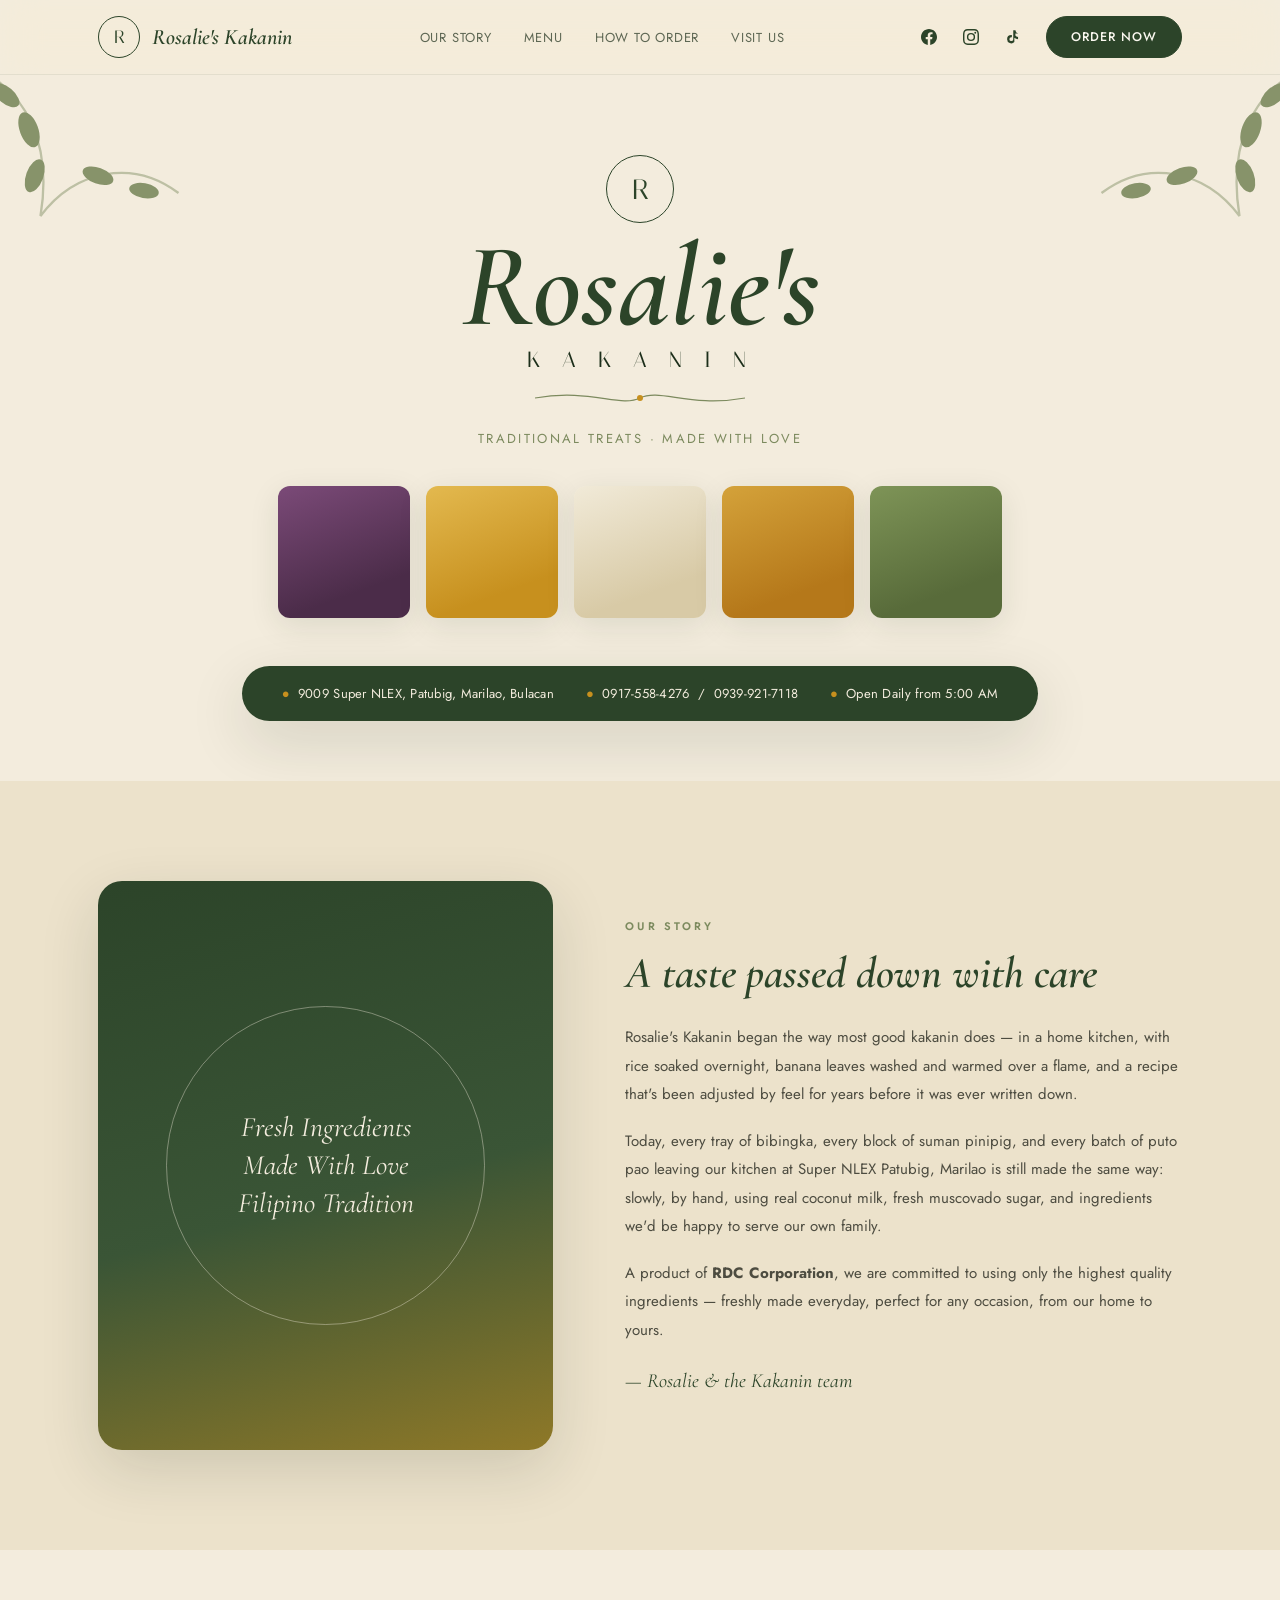
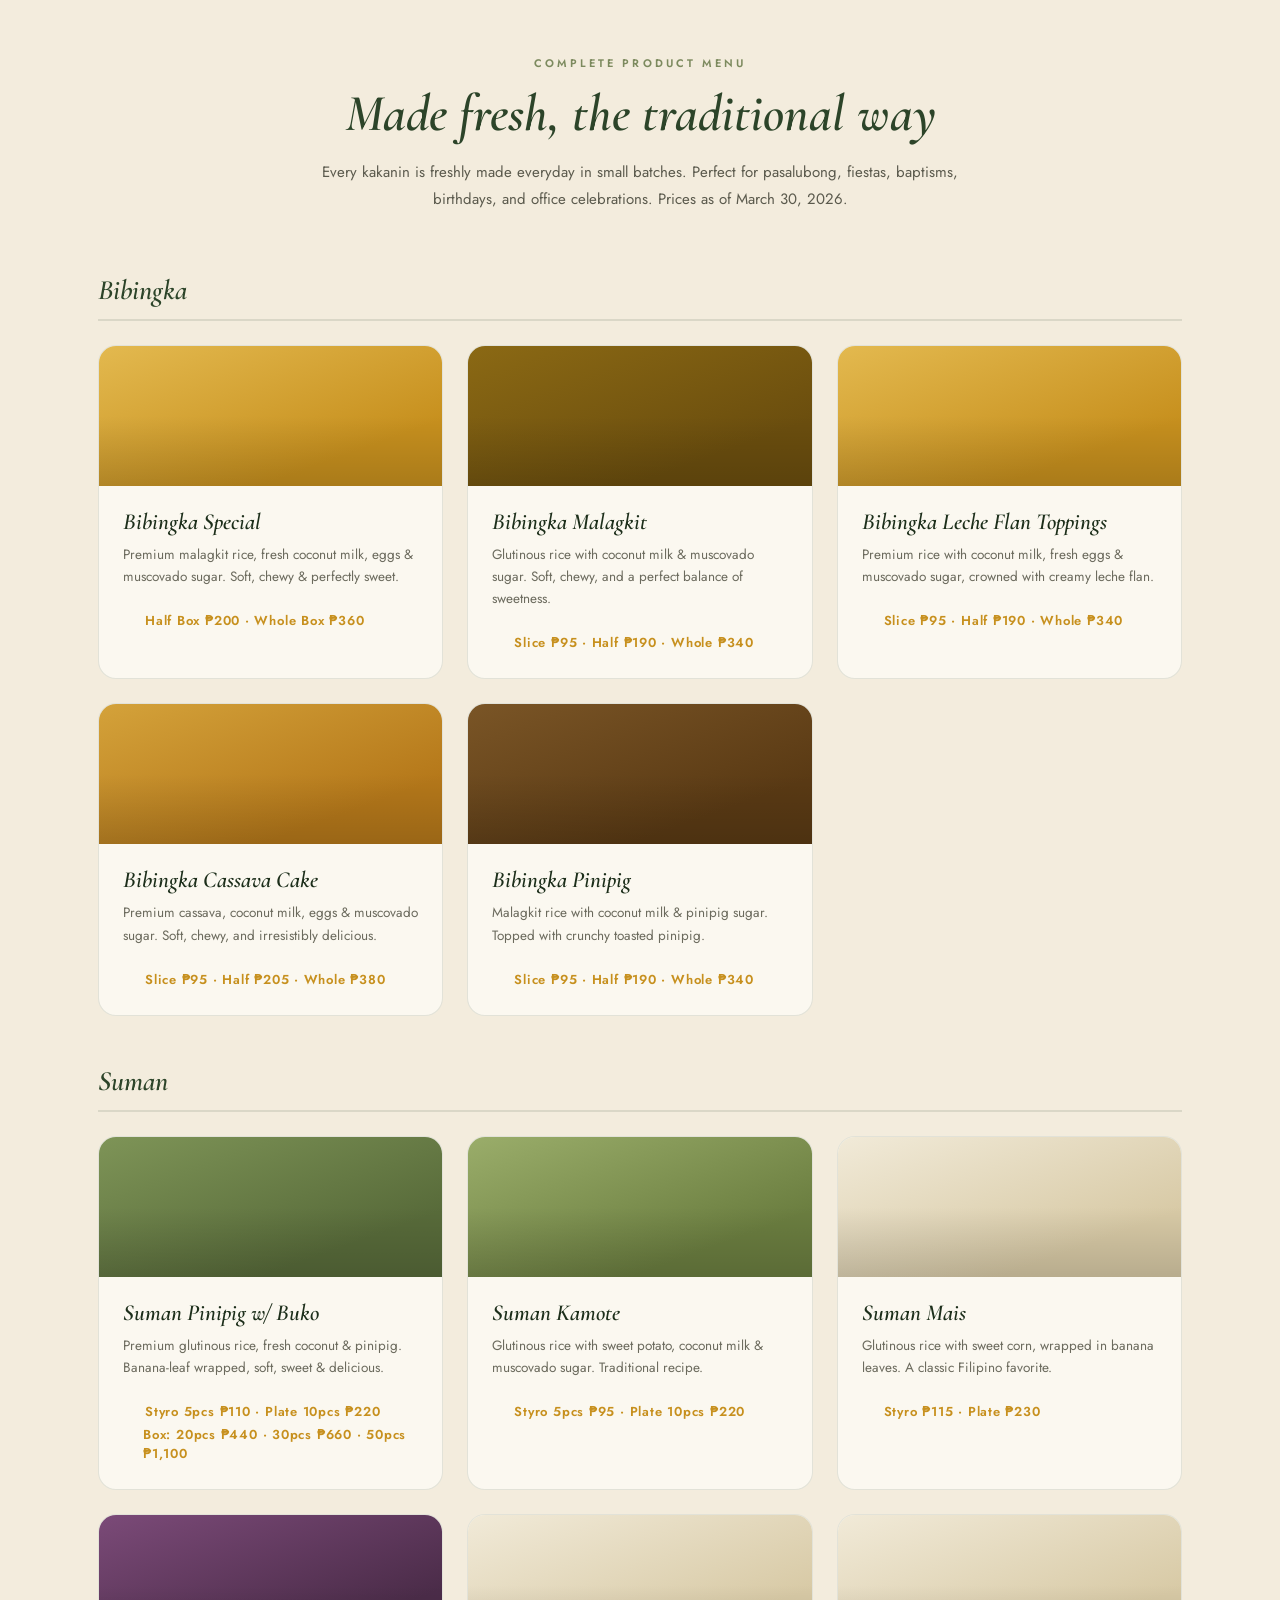
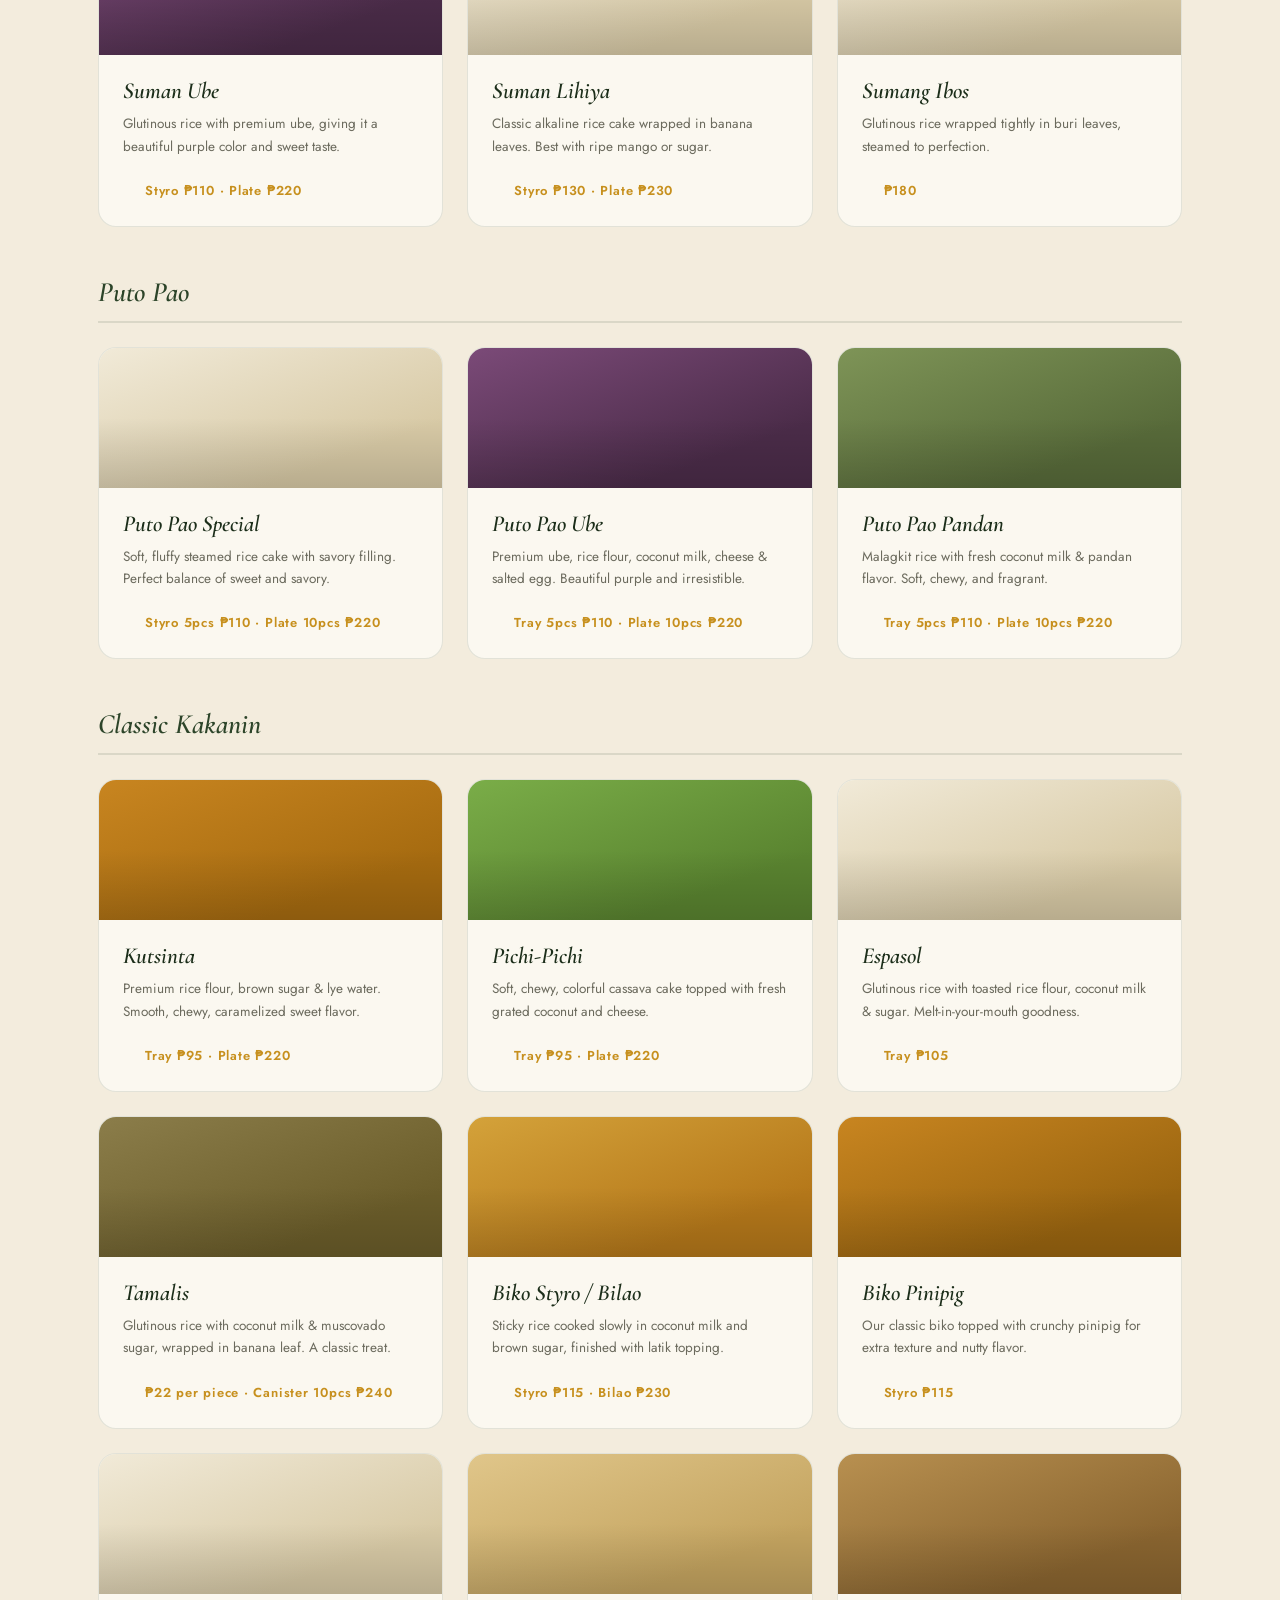
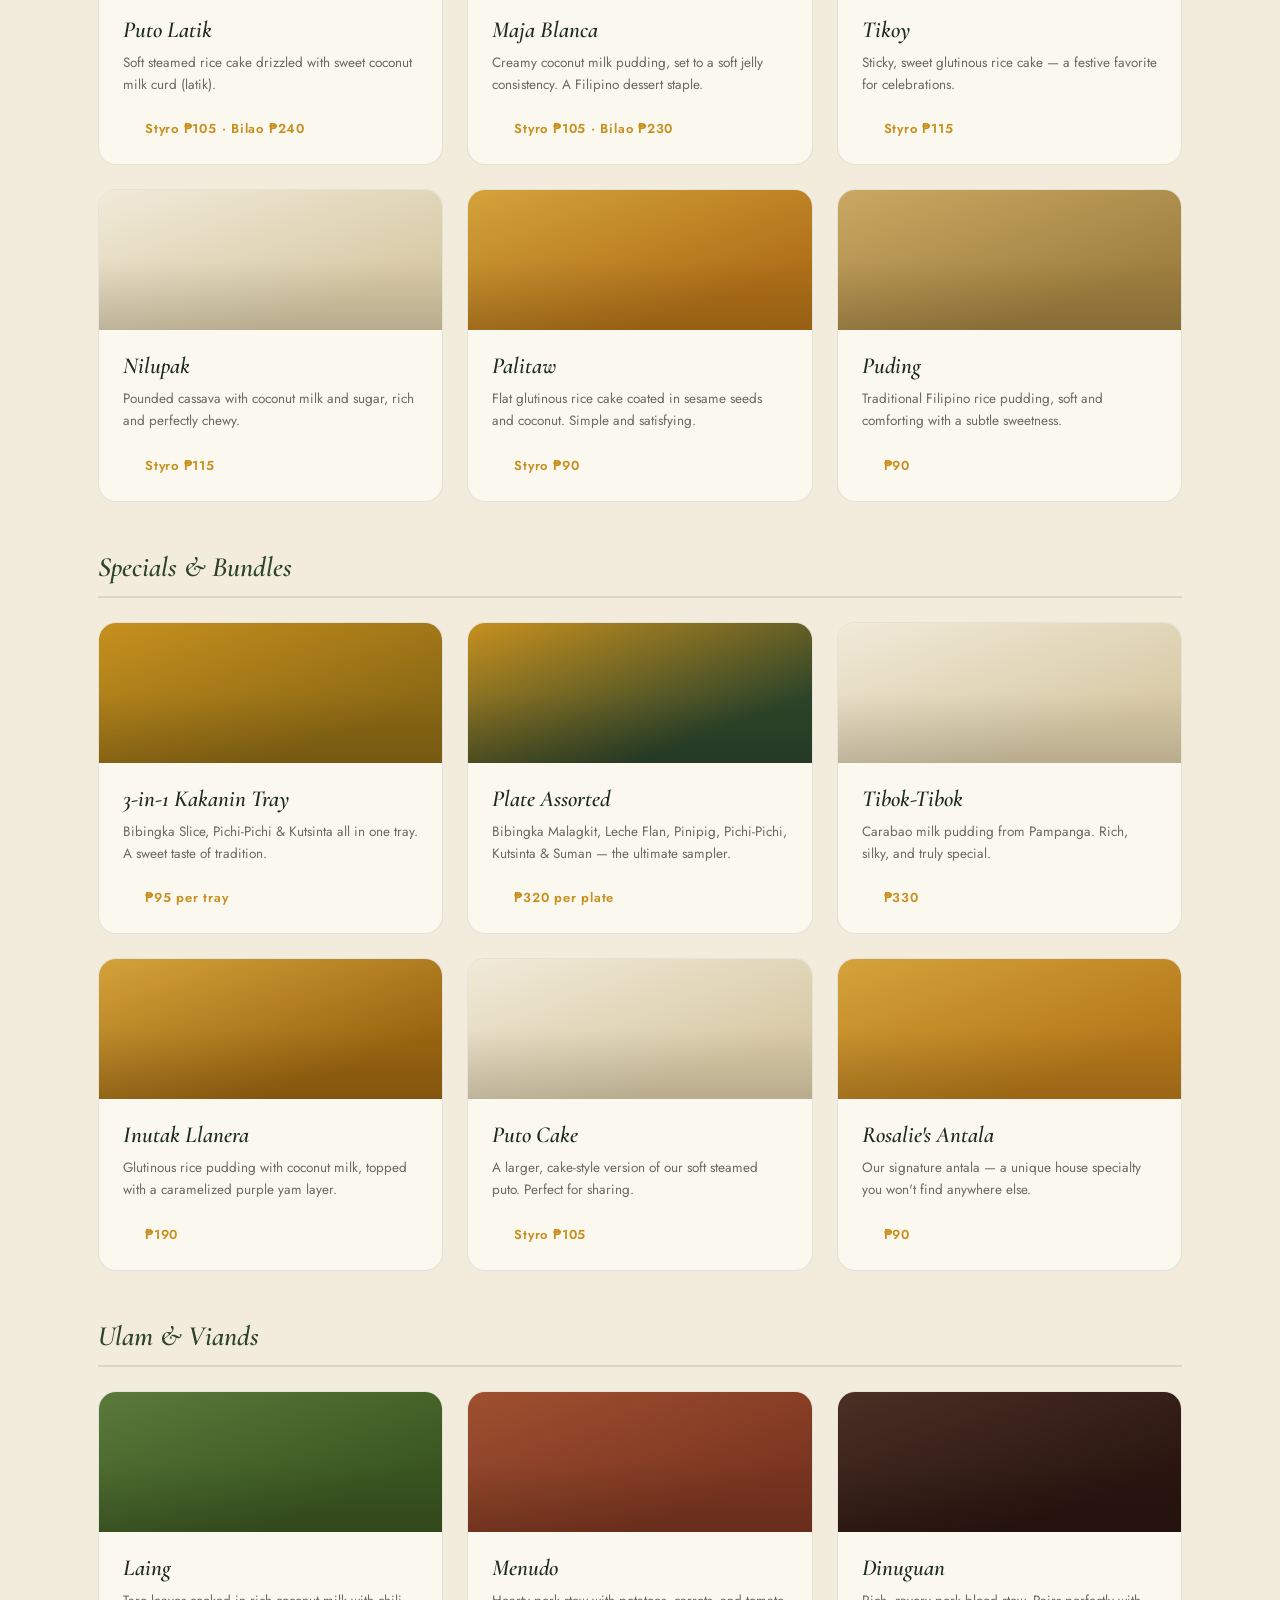
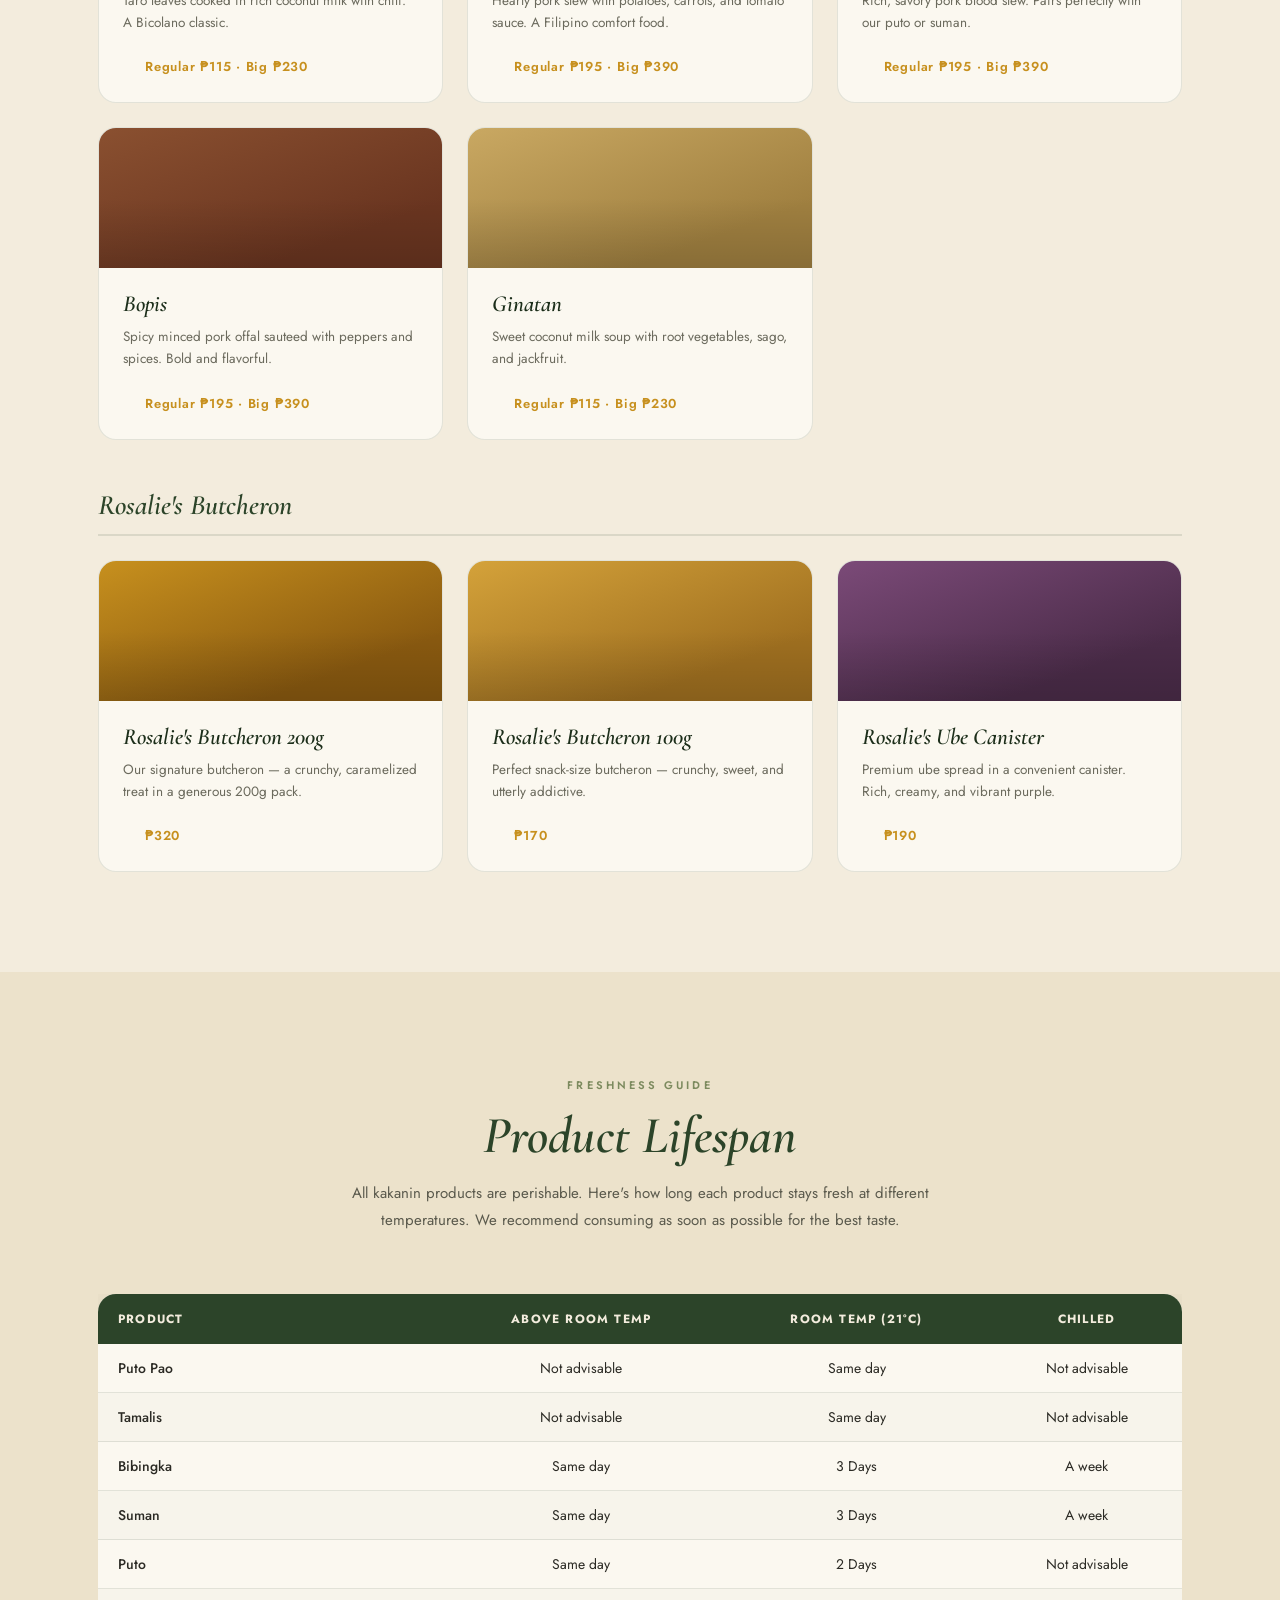
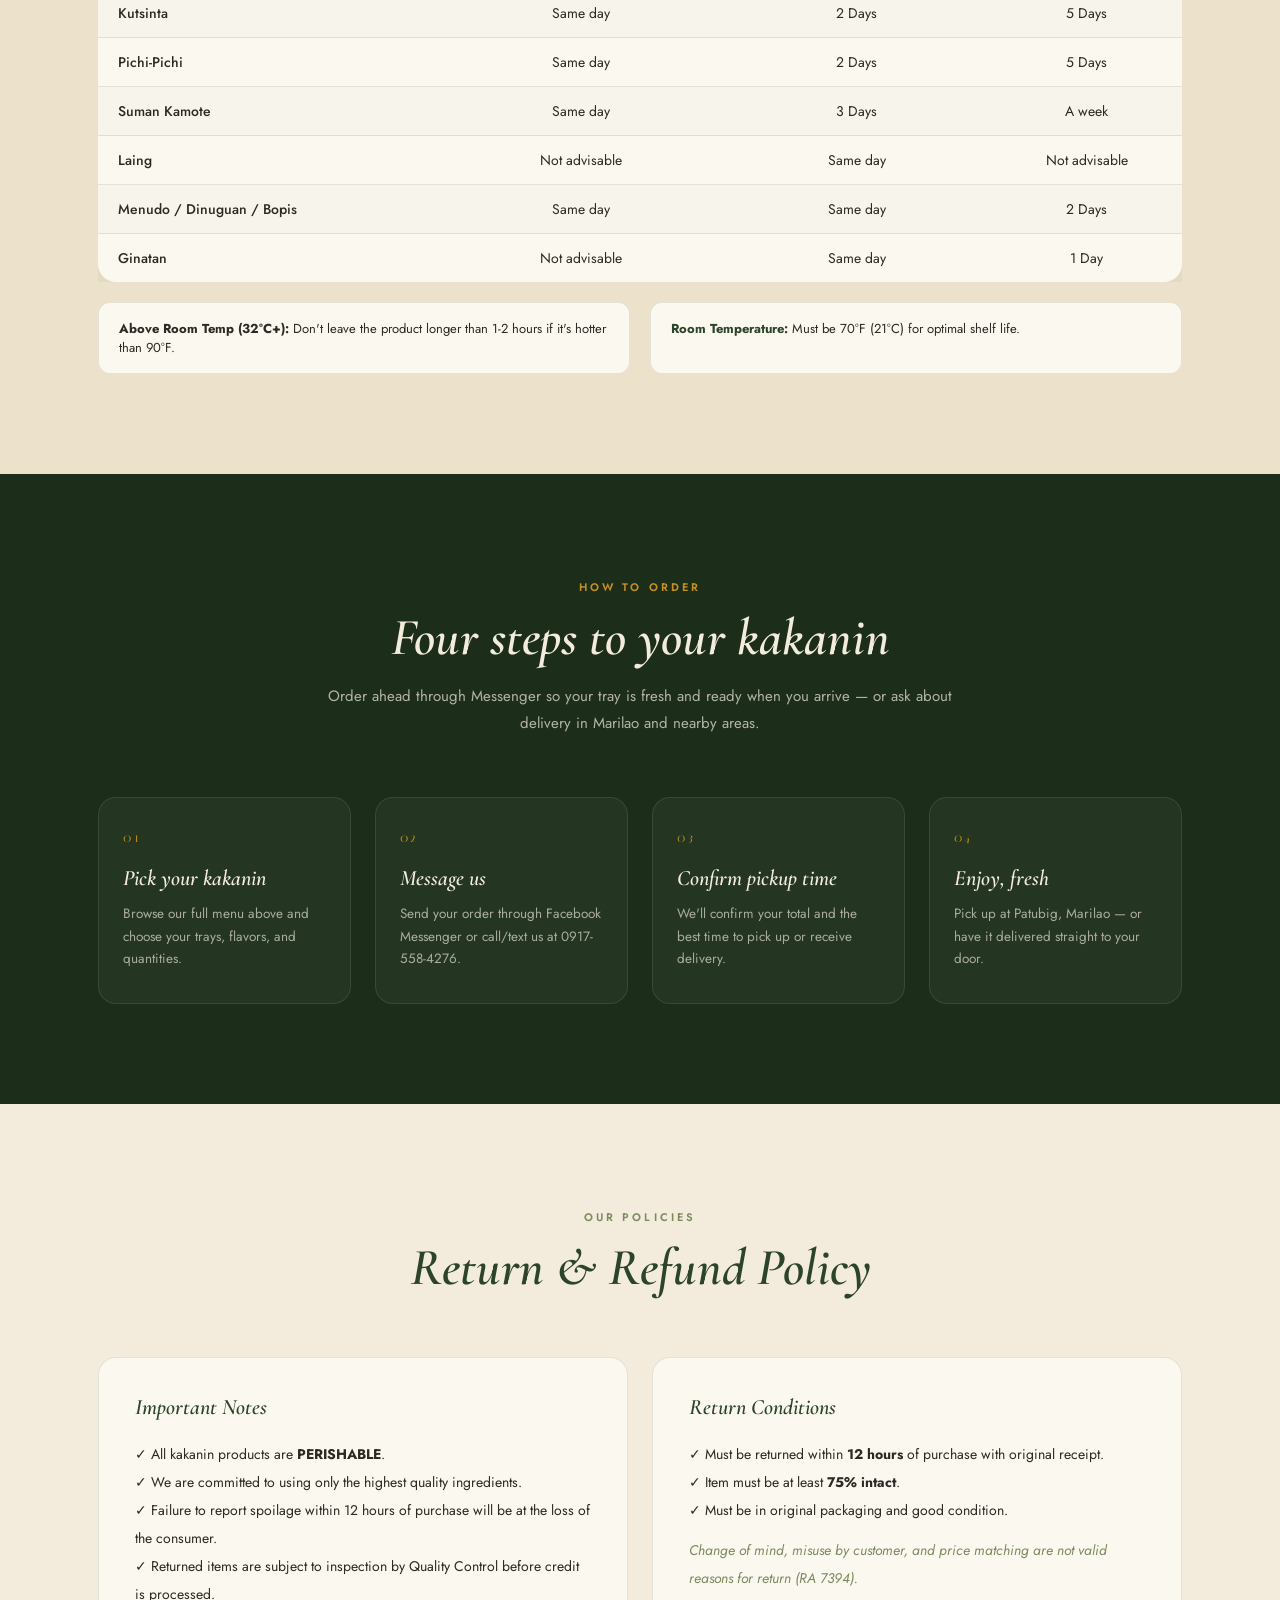
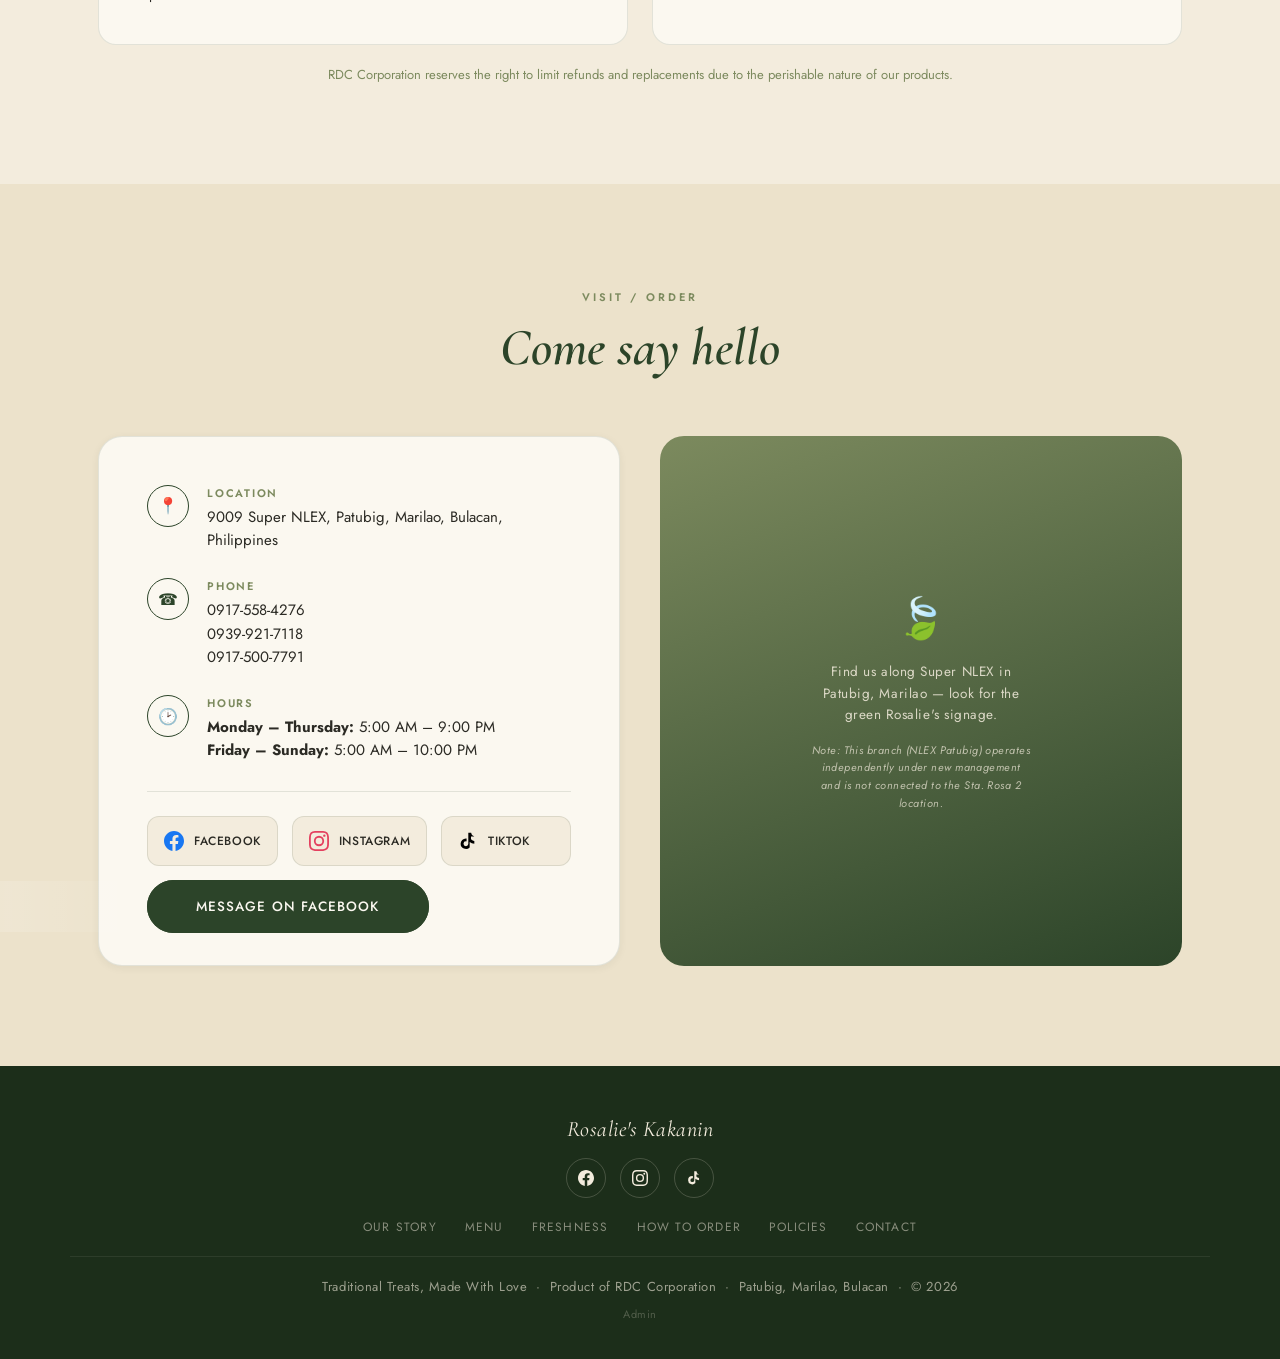
==== index.html @ 8aa68b14 "Add complete menu with real products, prices, hours, policies - Full product menu: Bibingka (5 types" ====
<!DOCTYPE html>
<html lang="en">
<head>
<meta charset="UTF-8">
<meta name="viewport" content="width=device-width, initial-scale=1.0">
<title>Rosalie's Kakanin | Traditional Treats, Made with Love — Marilao, Bulacan</title>
<meta name="description" content="Order fresh, handmade kakanin from Rosalie's in Marilao, Bulacan. Bibingka Special, Suman Pinipig, Puto Pao, Kutsinta, Cassava Cake & more. Product of RDC Corporation. Open daily from 5AM.">
<meta name="keywords" content="kakanin, bibingka, suman pinipig, puto pao, kutsinta, cassava cake, pichi-pichi, espasol, tamalis, Marilao, Bulacan, Filipino food, rice cake, traditional treats, RDC Corporation">
<meta property="og:title" content="Rosalie's Kakanin | Traditional Treats, Made with Love">
<meta property="og:description" content="Fresh, handmade kakanin made the traditional way. Bibingka, Suman Pinipig, Puto Pao, Kutsinta & more in Marilao, Bulacan. Open daily from 5AM.">
<meta property="og:type" content="website">
<link rel="preconnect" href="https://fonts.googleapis.com">
<link rel="preconnect" href="https://fonts.gstatic.com" crossorigin>
<link href="https://fonts.googleapis.com/css2?family=Cormorant+Garamond:ital,wght@0,400;0,500;0,600;1,400;1,500;1,600&family=Italiana&family=Jost:wght@300;400;500;600&display=swap" rel="stylesheet">
<link rel="stylesheet" href="css/style.css">
</head>
<body>

<!-- Loading Screen -->
<div class="loader">
  <div class="loader-brand">Rosalie's</div>
  <div class="loader-bar"></div>
</div>

<!-- Mobile Menu Overlay -->
<div class="mobile-overlay"></div>

<!-- Mobile Menu -->
<div class="mobile-menu">
  <a href="#about">Our Story</a>
  <a href="#menu">Full Menu</a>
  <a href="#freshness">Freshness Guide</a>
  <a href="#order">How to Order</a>
  <a href="#policy">Policies</a>
  <a href="#contact">Visit Us</a>
  <a href="#contact" style="color: var(--gold);">Order Now</a>
  <div class="mobile-social">
    <a href="https://www.facebook.com/rosalieskakanin" target="_blank" rel="noopener" aria-label="Facebook">
      <svg viewBox="0 0 24 24" fill="currentColor" width="18" height="18"><path d="M24 12.073c0-6.627-5.373-12-12-12s-12 5.373-12 12c0 5.99 4.388 10.954 10.125 11.854v-8.385H7.078v-3.47h3.047V9.43c0-3.007 1.792-4.669 4.533-4.669 1.312 0 2.686.235 2.686.235v2.953H15.83c-1.491 0-1.956.925-1.956 1.874v2.25h3.328l-.532 3.47h-2.796v8.385C19.612 23.027 24 18.062 24 12.073z"/></svg>
    </a>
    <a href="https://www.instagram.com/rosalieskakanin" target="_blank" rel="noopener" aria-label="Instagram">
      <svg viewBox="0 0 24 24" fill="currentColor" width="18" height="18"><path d="M12 2.163c3.204 0 3.584.012 4.85.07 3.252.148 4.771 1.691 4.919 4.919.058 1.265.069 1.645.069 4.849 0 3.205-.012 3.584-.069 4.849-.149 3.225-1.664 4.771-4.919 4.919-1.266.058-1.644.07-4.85.07-3.204 0-3.584-.012-4.849-.07-3.26-.149-4.771-1.699-4.919-4.92-.058-1.265-.07-1.644-.07-4.849 0-3.204.013-3.583.07-4.849.149-3.227 1.664-4.771 4.919-4.919 1.266-.057 1.645-.069 4.849-.069zM12 0C8.741 0 8.333.014 7.053.072 2.695.272.273 2.69.073 7.052.014 8.333 0 8.741 0 12c0 3.259.014 3.668.072 4.948.2 4.358 2.618 6.78 6.98 6.98C8.333 23.986 8.741 24 12 24c3.259 0 3.668-.014 4.948-.072 4.354-.2 6.782-2.618 6.979-6.98.059-1.28.073-1.689.073-4.948 0-3.259-.014-3.667-.072-4.947-.196-4.354-2.617-6.78-6.979-6.98C15.668.014 15.259 0 12 0zm0 5.838a6.162 6.162 0 100 12.324 6.162 6.162 0 000-12.324zM12 16a4 4 0 110-8 4 4 0 010 8zm6.406-11.845a1.44 1.44 0 100 2.881 1.44 1.44 0 000-2.881z"/></svg>
    </a>
    <a href="https://www.tiktok.com/@rosalieskakanin" target="_blank" rel="noopener" aria-label="TikTok">
      <svg viewBox="0 0 24 24" fill="currentColor" width="18" height="18"><path d="M19.59 6.69a4.83 4.83 0 01-3.77-4.25V2h-3.45v13.67a2.89 2.89 0 01-2.88 2.5 2.89 2.89 0 01-2.89-2.89 2.89 2.89 0 012.89-2.89c.28 0 .54.04.79.1v-3.5a6.37 6.37 0 00-.79-.05A6.34 6.34 0 003.15 15.2a6.34 6.34 0 0010.86 4.48V13.2a8.16 8.16 0 005.58 2.17v-3.45a4.85 4.85 0 01-2.42-.72 4.83 4.83 0 01-1.58-1.51V6.69z"/></svg>
    </a>
  </div>
</div>

<!-- Header -->
<header>
  <div class="nav">
    <a href="#" class="brandmark">
      <div class="ring">R</div>
      <div class="word">Rosalie's Kakanin</div>
    </a>
    <nav class="links">
      <a href="#about">Our Story</a>
      <a href="#menu">Menu</a>
      <a href="#order">How to Order</a>
      <a href="#contact">Visit Us</a>
    </nav>
    <div class="nav-right">
      <div class="social-nav">
        <a href="https://www.facebook.com/rosalieskakanin" target="_blank" rel="noopener" aria-label="Facebook">
          <svg viewBox="0 0 24 24"><path d="M24 12.073c0-6.627-5.373-12-12-12s-12 5.373-12 12c0 5.99 4.388 10.954 10.125 11.854v-8.385H7.078v-3.47h3.047V9.43c0-3.007 1.792-4.669 4.533-4.669 1.312 0 2.686.235 2.686.235v2.953H15.83c-1.491 0-1.956.925-1.956 1.874v2.25h3.328l-.532 3.47h-2.796v8.385C19.612 23.027 24 18.062 24 12.073z"/></svg>
        </a>
        <a href="https://www.instagram.com/rosalieskakanin" target="_blank" rel="noopener" aria-label="Instagram">
          <svg viewBox="0 0 24 24"><path d="M12 2.163c3.204 0 3.584.012 4.85.07 3.252.148 4.771 1.691 4.919 4.919.058 1.265.069 1.645.069 4.849 0 3.205-.012 3.584-.069 4.849-.149 3.225-1.664 4.771-4.919 4.919-1.266.058-1.644.07-4.85.07-3.204 0-3.584-.012-4.849-.07-3.26-.149-4.771-1.699-4.919-4.92-.058-1.265-.07-1.644-.07-4.849 0-3.204.013-3.583.07-4.849.149-3.227 1.664-4.771 4.919-4.919 1.266-.057 1.645-.069 4.849-.069zM12 0C8.741 0 8.333.014 7.053.072 2.695.272.273 2.69.073 7.052.014 8.333 0 8.741 0 12c0 3.259.014 3.668.072 4.948.2 4.358 2.618 6.78 6.98 6.98C8.333 23.986 8.741 24 12 24c3.259 0 3.668-.014 4.948-.072 4.354-.2 6.782-2.618 6.979-6.98.059-1.28.073-1.689.073-4.948 0-3.259-.014-3.667-.072-4.947-.196-4.354-2.617-6.78-6.979-6.98C15.668.014 15.259 0 12 0zm0 5.838a6.162 6.162 0 100 12.324 6.162 6.162 0 000-12.324zM12 16a4 4 0 110-8 4 4 0 010 8zm6.406-11.845a1.44 1.44 0 100 2.881 1.44 1.44 0 000-2.881z"/></svg>
        </a>
        <a href="https://www.tiktok.com/@rosalieskakanin" target="_blank" rel="noopener" aria-label="TikTok">
          <svg viewBox="0 0 24 24"><path d="M19.59 6.69a4.83 4.83 0 01-3.77-4.25V2h-3.45v13.67a2.89 2.89 0 01-2.88 2.5 2.89 2.89 0 01-2.89-2.89 2.89 2.89 0 012.89-2.89c.28 0 .54.04.79.1v-3.5a6.37 6.37 0 00-.79-.05A6.34 6.34 0 003.15 15.2a6.34 6.34 0 0010.86 4.48V13.2a8.16 8.16 0 005.58 2.17v-3.45a4.85 4.85 0 01-2.42-.72 4.83 4.83 0 01-1.58-1.51V6.69z"/></svg>
        </a>
      </div>
      <a href="#contact" class="order-btn">Order Now</a>
      <div class="menu-toggle" aria-label="Toggle menu">
        <span></span>
        <span></span>
        <span></span>
      </div>
    </div>
  </div>
</header>

<!-- Hero Section -->
<section class="hero">
  <svg class="leaf-corner tl" viewBox="0 0 200 200" xmlns="http://www.w3.org/2000/svg">
    <path d="M10,10 C60,30 80,80 70,140 C100,100 150,90 190,120" stroke="#7C8A5E" stroke-width="2" fill="none" opacity="0.5"/>
    <ellipse cx="40" cy="35" rx="14" ry="7" fill="#7C8A5E" transform="rotate(40 40 35)"/>
    <ellipse cx="60" cy="65" rx="16" ry="8" fill="#7C8A5E" transform="rotate(70 60 65)"/>
    <ellipse cx="65" cy="105" rx="15" ry="7.5" fill="#7C8A5E" transform="rotate(110 65 105)"/>
    <ellipse cx="120" cy="105" rx="14" ry="7" fill="#7C8A5E" transform="rotate(20 120 105)"/>
    <ellipse cx="160" cy="118" rx="13" ry="6.5" fill="#7C8A5E" transform="rotate(10 160 118)"/>
  </svg>
  <svg class="leaf-corner tr" viewBox="0 0 200 200" xmlns="http://www.w3.org/2000/svg">
    <path d="M10,10 C60,30 80,80 70,140 C100,100 150,90 190,120" stroke="#7C8A5E" stroke-width="2" fill="none" opacity="0.5"/>
    <ellipse cx="40" cy="35" rx="14" ry="7" fill="#7C8A5E" transform="rotate(40 40 35)"/>
    <ellipse cx="60" cy="65" rx="16" ry="8" fill="#7C8A5E" transform="rotate(70 60 65)"/>
    <ellipse cx="65" cy="105" rx="15" ry="7.5" fill="#7C8A5E" transform="rotate(110 65 105)"/>
    <ellipse cx="120" cy="105" rx="14" ry="7" fill="#7C8A5E" transform="rotate(20 120 105)"/>
    <ellipse cx="160" cy="118" rx="13" ry="6.5" fill="#7C8A5E" transform="rotate(10 160 118)"/>
  </svg>

  <div class="wrap">
    <div class="crest">R</div>
    <h1 class="brand">Rosalie's</h1>
    <div class="subbrand">K A K A N I N</div>
    <div class="vine-divider">
      <svg viewBox="0 0 220 30" xmlns="http://www.w3.org/2000/svg" fill="none">
        <path d="M5,15 C60,5 90,25 110,15 C130,5 160,25 215,15" stroke-width="1.2"/>
        <circle cx="110" cy="15" r="3" fill="#C7901E" stroke="none"/>
      </svg>
    </div>
    <div class="tagline">Traditional Treats &middot; Made With Love</div>

    <div class="hero-photo-row">
      <div class="kakanin-tile ube"><div class="label">Puto Pao Ube</div></div>
      <div class="kakanin-tile bibingka"><div class="label">Bibingka</div></div>
      <div class="kakanin-tile coconut"><div class="label">Espasol</div></div>
      <div class="kakanin-tile biko"><div class="label">Kutsinta</div></div>
      <div class="kakanin-tile pandan"><div class="label">Suman Pinipig</div></div>
    </div>

    <div class="strip-info">
      <span><span class="dot">&#9679;</span> 9009 Super NLEX, Patubig, Marilao, Bulacan</span>
      <span><span class="dot">&#9679;</span> 0917-558-4276 &nbsp;/&nbsp; 0939-921-7118</span>
      <span><span class="dot">&#9679;</span> Open Daily from 5:00 AM</span>
    </div>
  </div>
</section>

<!-- About Section -->
<section class="about" id="about">
  <div class="wrap about-grid">
    <div class="about-art reveal">
      <div class="ring-deco"><span>Fresh Ingredients<br>Made With Love<br>Filipino Tradition</span></div>
    </div>
    <div class="about-copy">
      <span class="eyebrow reveal">Our Story</span>
      <h2 class="reveal reveal-delay-1">A taste passed down with care</h2>
      <p class="reveal reveal-delay-2">Rosalie's Kakanin began the way most good kakanin does — in a home kitchen, with rice soaked overnight, banana leaves washed and warmed over a flame, and a recipe that's been adjusted by feel for years before it was ever written down.</p>
      <p class="reveal reveal-delay-3">Today, every tray of bibingka, every block of suman pinipig, and every batch of puto pao leaving our kitchen at Super NLEX Patubig, Marilao is still made the same way: slowly, by hand, using real coconut milk, fresh muscovado sugar, and ingredients we'd be happy to serve our own family.</p>
      <p class="reveal reveal-delay-3">A product of <strong>RDC Corporation</strong>, we are committed to using only the highest quality ingredients — freshly made everyday, perfect for any occasion, from our home to yours.</p>
      <p class="signoff reveal reveal-delay-4">— Rosalie & the Kakanin team</p>
    </div>
  </div>
</section>

<!-- ============================================
     FULL MENU SECTION
     ============================================ -->
<section id="menu">
  <div class="wrap">
    <div class="section-head">
      <span class="eyebrow reveal">Complete Product Menu</span>
      <h2 class="reveal reveal-delay-1">Made fresh, the traditional way</h2>
      <p class="reveal reveal-delay-2">Every kakanin is freshly made everyday in small batches. Perfect for pasalubong, fiestas, baptisms, birthdays, and office celebrations. Prices as of March 30, 2026.</p>
    </div>

    <!-- BIBINGKA Category -->
    <div class="menu-category reveal" style="margin-bottom: 48px;">
      <h3 class="category-title" style="font-family:'Cormorant Garamond',serif; font-style:italic; font-weight:600; font-size:28px; color:var(--forest); margin-bottom:24px; padding-bottom:12px; border-bottom:2px solid var(--line);">Bibingka</h3>
      <div class="menu-grid">
        <div class="menu-card">
          <div class="swatch bibingka"></div>
          <div class="body">
            <h3>Bibingka Special</h3>
            <p>Premium malagkit rice, fresh coconut milk, eggs & muscovado sugar. Soft, chewy & perfectly sweet.</p>
            <div class="price">Half Box &#8369;200 &middot; Whole Box &#8369;360</div>
          </div>
        </div>
        <div class="menu-card">
          <div class="swatch" style="background:linear-gradient(160deg,#8B6914,#6B4E0E 75%);"></div>
          <div class="body">
            <h3>Bibingka Malagkit</h3>
            <p>Glutinous rice with coconut milk & muscovado sugar. Soft, chewy, and a perfect balance of sweetness.</p>
            <div class="price">Slice &#8369;95 &middot; Half &#8369;190 &middot; Whole &#8369;340</div>
          </div>
        </div>
        <div class="menu-card">
          <div class="swatch" style="background:linear-gradient(160deg,#e3b94f,#c7901e 75%);"></div>
          <div class="body">
            <h3>Bibingka Leche Flan Toppings</h3>
            <p>Premium rice with coconut milk, fresh eggs & muscovado sugar, crowned with creamy leche flan.</p>
            <div class="price">Slice &#8369;95 &middot; Half &#8369;190 &middot; Whole &#8369;340</div>
          </div>
        </div>
        <div class="menu-card">
          <div class="swatch" style="background:linear-gradient(160deg,#d4a23a,#b5781a 75%);"></div>
          <div class="body">
            <h3>Bibingka Cassava Cake</h3>
            <p>Premium cassava, coconut milk, eggs & muscovado sugar. Soft, chewy, and irresistibly delicious.</p>
            <div class="price">Slice &#8369;95 &middot; Half &#8369;205 &middot; Whole &#8369;380</div>
          </div>
        </div>
        <div class="menu-card">
          <div class="swatch" style="background:linear-gradient(160deg,#7a5526,#5a3a14 75%);"></div>
          <div class="body">
            <h3>Bibingka Pinipig</h3>
            <p>Malagkit rice with coconut milk & pinipig sugar. Topped with crunchy toasted pinipig.</p>
            <div class="price">Slice &#8369;95 &middot; Half &#8369;190 &middot; Whole &#8369;340</div>
          </div>
        </div>
      </div>
    </div>

    <!-- SUMAN Category -->
    <div class="menu-category reveal" style="margin-bottom: 48px;">
      <h3 class="category-title" style="font-family:'Cormorant Garamond',serif; font-style:italic; font-weight:600; font-size:28px; color:var(--forest); margin-bottom:24px; padding-bottom:12px; border-bottom:2px solid var(--line);">Suman</h3>
      <div class="menu-grid">
        <div class="menu-card">
          <div class="swatch pandan"></div>
          <div class="body">
            <h3>Suman Pinipig w/ Buko</h3>
            <p>Premium glutinous rice, fresh coconut & pinipig. Banana-leaf wrapped, soft, sweet & delicious.</p>
            <div class="price">Styro 5pcs &#8369;110 &middot; Plate 10pcs &#8369;220</div>
            <div class="price" style="margin-top:4px;">Box: 20pcs &#8369;440 &middot; 30pcs &#8369;660 &middot; 50pcs &#8369;1,100</div>
          </div>
        </div>
        <div class="menu-card">
          <div class="swatch" style="background:linear-gradient(160deg,#9aad6a,#6b7e40 75%);"></div>
          <div class="body">
            <h3>Suman Kamote</h3>
            <p>Glutinous rice with sweet potato, coconut milk & muscovado sugar. Traditional recipe.</p>
            <div class="price">Styro 5pcs &#8369;95 &middot; Plate 10pcs &#8369;220</div>
          </div>
        </div>
        <div class="menu-card">
          <div class="swatch coconut"></div>
          <div class="body">
            <h3>Suman Mais</h3>
            <p>Glutinous rice with sweet corn, wrapped in banana leaves. A classic Filipino favorite.</p>
            <div class="price">Styro &#8369;115 &middot; Plate &#8369;230</div>
          </div>
        </div>
        <div class="menu-card">
          <div class="swatch ube"></div>
          <div class="body">
            <h3>Suman Ube</h3>
            <p>Glutinous rice with premium ube, giving it a beautiful purple color and sweet taste.</p>
            <div class="price">Styro &#8369;110 &middot; Plate &#8369;220</div>
          </div>
        </div>
        <div class="menu-card">
          <div class="swatch coconut"></div>
          <div class="body">
            <h3>Suman Lihiya</h3>
            <p>Classic alkaline rice cake wrapped in banana leaves. Best with ripe mango or sugar.</p>
            <div class="price">Styro &#8369;130 &middot; Plate &#8369;230</div>
          </div>
        </div>
        <div class="menu-card">
          <div class="swatch coconut"></div>
          <div class="body">
            <h3>Sumang Ibos</h3>
            <p>Glutinous rice wrapped tightly in buri leaves, steamed to perfection.</p>
            <div class="price">&#8369;180</div>
          </div>
        </div>
      </div>
    </div>

    <!-- PUTO PAO Category -->
    <div class="menu-category reveal" style="margin-bottom: 48px;">
      <h3 class="category-title" style="font-family:'Cormorant Garamond',serif; font-style:italic; font-weight:600; font-size:28px; color:var(--forest); margin-bottom:24px; padding-bottom:12px; border-bottom:2px solid var(--line);">Puto Pao</h3>
      <div class="menu-grid">
        <div class="menu-card">
          <div class="swatch coconut"></div>
          <div class="body">
            <h3>Puto Pao Special</h3>
            <p>Soft, fluffy steamed rice cake with savory filling. Perfect balance of sweet and savory.</p>
            <div class="price">Styro 5pcs &#8369;110 &middot; Plate 10pcs &#8369;220</div>
          </div>
        </div>
        <div class="menu-card">
          <div class="swatch ube"></div>
          <div class="body">
            <h3>Puto Pao Ube</h3>
            <p>Premium ube, rice flour, coconut milk, cheese & salted egg. Beautiful purple and irresistible.</p>
            <div class="price">Tray 5pcs &#8369;110 &middot; Plate 10pcs &#8369;220</div>
          </div>
        </div>
        <div class="menu-card">
          <div class="swatch pandan"></div>
          <div class="body">
            <h3>Puto Pao Pandan</h3>
            <p>Malagkit rice with fresh coconut milk & pandan flavor. Soft, chewy, and fragrant.</p>
            <div class="price">Tray 5pcs &#8369;110 &middot; Plate 10pcs &#8369;220</div>
          </div>
        </div>
      </div>
    </div>

    <!-- CLASSIC KAKANIN Category -->
    <div class="menu-category reveal" style="margin-bottom: 48px;">
      <h3 class="category-title" style="font-family:'Cormorant Garamond',serif; font-style:italic; font-weight:600; font-size:28px; color:var(--forest); margin-bottom:24px; padding-bottom:12px; border-bottom:2px solid var(--line);">Classic Kakanin</h3>
      <div class="menu-grid">
        <div class="menu-card">
          <div class="swatch" style="background:linear-gradient(160deg,#c88520,#a66b10 75%);"></div>
          <div class="body">
            <h3>Kutsinta</h3>
            <p>Premium rice flour, brown sugar & lye water. Smooth, chewy, caramelized sweet flavor.</p>
            <div class="price">Tray &#8369;95 &middot; Plate &#8369;220</div>
          </div>
        </div>
        <div class="menu-card">
          <div class="swatch" style="background:linear-gradient(160deg,#7aad48,#5a8430 75%);"></div>
          <div class="body">
            <h3>Pichi-Pichi</h3>
            <p>Soft, chewy, colorful cassava cake topped with fresh grated coconut and cheese.</p>
            <div class="price">Tray &#8369;95 &middot; Plate &#8369;220</div>
          </div>
        </div>
        <div class="menu-card">
          <div class="swatch coconut"></div>
          <div class="body">
            <h3>Espasol</h3>
            <p>Glutinous rice with toasted rice flour, coconut milk & sugar. Melt-in-your-mouth goodness.</p>
            <div class="price">Tray &#8369;105</div>
          </div>
        </div>
        <div class="menu-card">
          <div class="swatch" style="background:linear-gradient(160deg,#8B7D4A,#6B5D2A 75%);"></div>
          <div class="body">
            <h3>Tamalis</h3>
            <p>Glutinous rice with coconut milk & muscovado sugar, wrapped in banana leaf. A classic treat.</p>
            <div class="price">&#8369;22 per piece &middot; Canister 10pcs &#8369;240</div>
          </div>
        </div>
        <div class="menu-card">
          <div class="swatch biko"></div>
          <div class="body">
            <h3>Biko Styro / Bilao</h3>
            <p>Sticky rice cooked slowly in coconut milk and brown sugar, finished with latik topping.</p>
            <div class="price">Styro &#8369;115 &middot; Bilao &#8369;230</div>
          </div>
        </div>
        <div class="menu-card">
          <div class="swatch" style="background:linear-gradient(160deg,#c88520,#9a6510 75%);"></div>
          <div class="body">
            <h3>Biko Pinipig</h3>
            <p>Our classic biko topped with crunchy pinipig for extra texture and nutty flavor.</p>
            <div class="price">Styro &#8369;115</div>
          </div>
        </div>
        <div class="menu-card">
          <div class="swatch coconut"></div>
          <div class="body">
            <h3>Puto Latik</h3>
            <p>Soft steamed rice cake drizzled with sweet coconut milk curd (latik).</p>
            <div class="price">Styro &#8369;105 &middot; Bilao &#8369;240</div>
          </div>
        </div>
        <div class="menu-card">
          <div class="swatch" style="background:linear-gradient(160deg,#e0c68a,#c4a460 75%);"></div>
          <div class="body">
            <h3>Maja Blanca</h3>
            <p>Creamy coconut milk pudding, set to a soft jelly consistency. A Filipino dessert staple.</p>
            <div class="price">Styro &#8369;105 &middot; Bilao &#8369;230</div>
          </div>
        </div>
        <div class="menu-card">
          <div class="swatch" style="background:linear-gradient(160deg,#b89050,#8a6530 75%);"></div>
          <div class="body">
            <h3>Tikoy</h3>
            <p>Sticky, sweet glutinous rice cake — a festive favorite for celebrations.</p>
            <div class="price">Styro &#8369;115</div>
          </div>
        </div>
        <div class="menu-card">
          <div class="swatch coconut"></div>
          <div class="body">
            <h3>Nilupak</h3>
            <p>Pounded cassava with coconut milk and sugar, rich and perfectly chewy.</p>
            <div class="price">Styro &#8369;115</div>
          </div>
        </div>
        <div class="menu-card">
          <div class="swatch" style="background:linear-gradient(160deg,#d4a23a,#b07018 75%);"></div>
          <div class="body">
            <h3>Palitaw</h3>
            <p>Flat glutinous rice cake coated in sesame seeds and coconut. Simple and satisfying.</p>
            <div class="price">Styro &#8369;90</div>
          </div>
        </div>
        <div class="menu-card">
          <div class="swatch" style="background:linear-gradient(160deg,#c9a862,#a08040 75%);"></div>
          <div class="body">
            <h3>Puding</h3>
            <p>Traditional Filipino rice pudding, soft and comforting with a subtle sweetness.</p>
            <div class="price">&#8369;90</div>
          </div>
        </div>
      </div>
    </div>

    <!-- SPECIALS Category -->
    <div class="menu-category reveal" style="margin-bottom: 48px;">
      <h3 class="category-title" style="font-family:'Cormorant Garamond',serif; font-style:italic; font-weight:600; font-size:28px; color:var(--forest); margin-bottom:24px; padding-bottom:12px; border-bottom:2px solid var(--line);">Specials & Bundles</h3>
      <div class="menu-grid">
        <div class="menu-card">
          <div class="swatch" style="background:linear-gradient(160deg,#c7901e,#8B6914 75%);"></div>
          <div class="body">
            <h3>3-in-1 Kakanin Tray</h3>
            <p>Bibingka Slice, Pichi-Pichi & Kutsinta all in one tray. A sweet taste of tradition.</p>
            <div class="price">&#8369;95 per tray</div>
          </div>
        </div>
        <div class="menu-card">
          <div class="swatch" style="background:linear-gradient(160deg,#c7901e,#2C4429 75%);"></div>
          <div class="body">
            <h3>Plate Assorted</h3>
            <p>Bibingka Malagkit, Leche Flan, Pinipig, Pichi-Pichi, Kutsinta & Suman — the ultimate sampler.</p>
            <div class="price">&#8369;320 per plate</div>
          </div>
        </div>
        <div class="menu-card">
          <div class="swatch coconut"></div>
          <div class="body">
            <h3>Tibok-Tibok</h3>
            <p>Carabao milk pudding from Pampanga. Rich, silky, and truly special.</p>
            <div class="price">&#8369;330</div>
          </div>
        </div>
        <div class="menu-card">
          <div class="swatch" style="background:linear-gradient(160deg,#d4a23a,#9a6510 75%);"></div>
          <div class="body">
            <h3>Inutak Llanera</h3>
            <p>Glutinous rice pudding with coconut milk, topped with a caramelized purple yam layer.</p>
            <div class="price">&#8369;190</div>
          </div>
        </div>
        <div class="menu-card">
          <div class="swatch coconut"></div>
          <div class="body">
            <h3>Puto Cake</h3>
            <p>A larger, cake-style version of our soft steamed puto. Perfect for sharing.</p>
            <div class="price">Styro &#8369;105</div>
          </div>
        </div>
        <div class="menu-card">
          <div class="swatch" style="background:linear-gradient(160deg,#d4a23a,#b5781a 75%);"></div>
          <div class="body">
            <h3>Rosalie's Antala</h3>
            <p>Our signature antala — a unique house specialty you won't find anywhere else.</p>
            <div class="price">&#8369;90</div>
          </div>
        </div>
      </div>
    </div>

    <!-- ULAM / VIAND Category -->
    <div class="menu-category reveal" style="margin-bottom: 48px;">
      <h3 class="category-title" style="font-family:'Cormorant Garamond',serif; font-style:italic; font-weight:600; font-size:28px; color:var(--forest); margin-bottom:24px; padding-bottom:12px; border-bottom:2px solid var(--line);">Ulam &amp; Viands</h3>
      <div class="menu-grid">
        <div class="menu-card">
          <div class="swatch" style="background:linear-gradient(160deg,#5a7a3a,#3a5520 75%);"></div>
          <div class="body">
            <h3>Laing</h3>
            <p>Taro leaves cooked in rich coconut milk with chili. A Bicolano classic.</p>
            <div class="price">Regular &#8369;115 &middot; Big &#8369;230</div>
          </div>
        </div>
        <div class="menu-card">
          <div class="swatch" style="background:linear-gradient(160deg,#a05030,#7a3520 75%);"></div>
          <div class="body">
            <h3>Menudo</h3>
            <p>Hearty pork stew with potatoes, carrots, and tomato sauce. A Filipino comfort food.</p>
            <div class="price">Regular &#8369;195 &middot; Big &#8369;390</div>
          </div>
        </div>
        <div class="menu-card">
          <div class="swatch" style="background:linear-gradient(160deg,#4a3025,#2a1510 75%);"></div>
          <div class="body">
            <h3>Dinuguan</h3>
            <p>Rich, savory pork blood stew. Pairs perfectly with our puto or suman.</p>
            <div class="price">Regular &#8369;195 &middot; Big &#8369;390</div>
          </div>
        </div>
        <div class="menu-card">
          <div class="swatch" style="background:linear-gradient(160deg,#8a5030,#6a3520 75%);"></div>
          <div class="body">
            <h3>Bopis</h3>
            <p>Spicy minced pork offal sauteed with peppers and spices. Bold and flavorful.</p>
            <div class="price">Regular &#8369;195 &middot; Big &#8369;390</div>
          </div>
        </div>
        <div class="menu-card">
          <div class="swatch" style="background:linear-gradient(160deg,#c9a862,#a08040 75%);"></div>
          <div class="body">
            <h3>Ginatan</h3>
            <p>Sweet coconut milk soup with root vegetables, sago, and jackfruit.</p>
            <div class="price">Regular &#8369;115 &middot; Big &#8369;230</div>
          </div>
        </div>
      </div>
    </div>

    <!-- ROSALIE'S BUTCHERON -->
    <div class="menu-category reveal">
      <h3 class="category-title" style="font-family:'Cormorant Garamond',serif; font-style:italic; font-weight:600; font-size:28px; color:var(--forest); margin-bottom:24px; padding-bottom:12px; border-bottom:2px solid var(--line);">Rosalie's Butcheron</h3>
      <div class="menu-grid">
        <div class="menu-card">
          <div class="swatch" style="background:linear-gradient(160deg,#c7901e,#8a5a10 75%);"></div>
          <div class="body">
            <h3>Rosalie's Butcheron 200g</h3>
            <p>Our signature butcheron — a crunchy, caramelized treat in a generous 200g pack.</p>
            <div class="price">&#8369;320</div>
          </div>
        </div>
        <div class="menu-card">
          <div class="swatch" style="background:linear-gradient(160deg,#d4a23a,#a07020 75%);"></div>
          <div class="body">
            <h3>Rosalie's Butcheron 100g</h3>
            <p>Perfect snack-size butcheron — crunchy, sweet, and utterly addictive.</p>
            <div class="price">&#8369;170</div>
          </div>
        </div>
        <div class="menu-card">
          <div class="swatch ube"></div>
          <div class="body">
            <h3>Rosalie's Ube Canister</h3>
            <p>Premium ube spread in a convenient canister. Rich, creamy, and vibrant purple.</p>
            <div class="price">&#8369;190</div>
          </div>
        </div>
      </div>
    </div>

  </div>
</section>

<!-- Product Freshness Guide -->
<section id="freshness" style="background: var(--cream-deep);">
  <div class="wrap">
    <div class="section-head">
      <span class="eyebrow reveal">Freshness Guide</span>
      <h2 class="reveal reveal-delay-1">Product Lifespan</h2>
      <p class="reveal reveal-delay-2">All kakanin products are perishable. Here's how long each product stays fresh at different temperatures. We recommend consuming as soon as possible for the best taste.</p>
    </div>
    <div class="reveal" style="overflow-x:auto;">
      <table style="width:100%; border-collapse:collapse; background:var(--paper); border-radius:18px; overflow:hidden; box-shadow:0 8px 30px rgba(28,46,26,0.10);">
        <thead>
          <tr style="background:var(--forest); color:var(--cream);">
            <th style="padding:16px 20px; text-align:left; font-size:12px; letter-spacing:0.1em; text-transform:uppercase;">Product</th>
            <th style="padding:16px 20px; text-align:center; font-size:12px; letter-spacing:0.1em; text-transform:uppercase;">Above Room Temp</th>
            <th style="padding:16px 20px; text-align:center; font-size:12px; letter-spacing:0.1em; text-transform:uppercase;">Room Temp (21&deg;C)</th>
            <th style="padding:16px 20px; text-align:center; font-size:12px; letter-spacing:0.1em; text-transform:uppercase;">Chilled</th>
          </tr>
        </thead>
        <tbody style="font-size:14px;">
          <tr style="border-bottom:1px solid var(--line);"><td style="padding:14px 20px; font-weight:500;">Puto Pao</td><td style="padding:14px 20px; text-align:center; color:var(--danger);">Not advisable</td><td style="padding:14px 20px; text-align:center;">Same day</td><td style="padding:14px 20px; text-align:center; color:var(--danger);">Not advisable</td></tr>
          <tr style="border-bottom:1px solid var(--line); background:rgba(44,68,41,0.02);"><td style="padding:14px 20px; font-weight:500;">Tamalis</td><td style="padding:14px 20px; text-align:center; color:var(--danger);">Not advisable</td><td style="padding:14px 20px; text-align:center;">Same day</td><td style="padding:14px 20px; text-align:center; color:var(--danger);">Not advisable</td></tr>
          <tr style="border-bottom:1px solid var(--line);"><td style="padding:14px 20px; font-weight:500;">Bibingka</td><td style="padding:14px 20px; text-align:center;">Same day</td><td style="padding:14px 20px; text-align:center;">3 Days</td><td style="padding:14px 20px; text-align:center;">A week</td></tr>
          <tr style="border-bottom:1px solid var(--line); background:rgba(44,68,41,0.02);"><td style="padding:14px 20px; font-weight:500;">Suman</td><td style="padding:14px 20px; text-align:center;">Same day</td><td style="padding:14px 20px; text-align:center;">3 Days</td><td style="padding:14px 20px; text-align:center;">A week</td></tr>
          <tr style="border-bottom:1px solid var(--line);"><td style="padding:14px 20px; font-weight:500;">Puto</td><td style="padding:14px 20px; text-align:center;">Same day</td><td style="padding:14px 20px; text-align:center;">2 Days</td><td style="padding:14px 20px; text-align:center; color:var(--danger);">Not advisable</td></tr>
          <tr style="border-bottom:1px solid var(--line); background:rgba(44,68,41,0.02);"><td style="padding:14px 20px; font-weight:500;">Kutsinta</td><td style="padding:14px 20px; text-align:center;">Same day</td><td style="padding:14px 20px; text-align:center;">2 Days</td><td style="padding:14px 20px; text-align:center;">5 Days</td></tr>
          <tr style="border-bottom:1px solid var(--line);"><td style="padding:14px 20px; font-weight:500;">Pichi-Pichi</td><td style="padding:14px 20px; text-align:center;">Same day</td><td style="padding:14px 20px; text-align:center;">2 Days</td><td style="padding:14px 20px; text-align:center;">5 Days</td></tr>
          <tr style="border-bottom:1px solid var(--line); background:rgba(44,68,41,0.02);"><td style="padding:14px 20px; font-weight:500;">Suman Kamote</td><td style="padding:14px 20px; text-align:center;">Same day</td><td style="padding:14px 20px; text-align:center;">3 Days</td><td style="padding:14px 20px; text-align:center;">A week</td></tr>
          <tr style="border-bottom:1px solid var(--line);"><td style="padding:14px 20px; font-weight:500;">Laing</td><td style="padding:14px 20px; text-align:center; color:var(--danger);">Not advisable</td><td style="padding:14px 20px; text-align:center;">Same day</td><td style="padding:14px 20px; text-align:center; color:var(--danger);">Not advisable</td></tr>
          <tr style="border-bottom:1px solid var(--line); background:rgba(44,68,41,0.02);"><td style="padding:14px 20px; font-weight:500;">Menudo / Dinuguan / Bopis</td><td style="padding:14px 20px; text-align:center;">Same day</td><td style="padding:14px 20px; text-align:center;">Same day</td><td style="padding:14px 20px; text-align:center;">2 Days</td></tr>
          <tr><td style="padding:14px 20px; font-weight:500;">Ginatan</td><td style="padding:14px 20px; text-align:center; color:var(--danger);">Not advisable</td><td style="padding:14px 20px; text-align:center;">Same day</td><td style="padding:14px 20px; text-align:center;">1 Day</td></tr>
        </tbody>
      </table>
    </div>
    <div class="reveal" style="margin-top:20px; display:flex; gap:20px; flex-wrap:wrap;">
      <div style="background:var(--paper); border-radius:12px; padding:16px 20px; flex:1; min-width:250px; border:1px solid var(--line); font-size:13px;">
        <strong style="color:var(--danger);">Above Room Temp (32&deg;C+):</strong> Don't leave the product longer than 1-2 hours if it's hotter than 90&deg;F.
      </div>
      <div style="background:var(--paper); border-radius:12px; padding:16px 20px; flex:1; min-width:250px; border:1px solid var(--line); font-size:13px;">
        <strong style="color:var(--forest);">Room Temperature:</strong> Must be 70&deg;F (21&deg;C) for optimal shelf life.
      </div>
    </div>
  </div>
</section>

<!-- How to Order Section -->
<section class="order" id="order">
  <div class="wrap">
    <div class="section-head">
      <span class="eyebrow reveal" style="color:#C7901E;">How To Order</span>
      <h2 class="reveal reveal-delay-1">Four steps to your kakanin</h2>
      <p class="reveal reveal-delay-2">Order ahead through Messenger so your tray is fresh and ready when you arrive — or ask about delivery in Marilao and nearby areas.</p>
    </div>
    <div class="steps">
      <div class="step reveal">
        <span class="num">01</span>
        <h4>Pick your kakanin</h4>
        <p>Browse our full menu above and choose your trays, flavors, and quantities.</p>
      </div>
      <div class="step reveal reveal-delay-1">
        <span class="num">02</span>
        <h4>Message us</h4>
        <p>Send your order through Facebook Messenger or call/text us at 0917-558-4276.</p>
      </div>
      <div class="step reveal reveal-delay-2">
        <span class="num">03</span>
        <h4>Confirm pickup time</h4>
        <p>We'll confirm your total and the best time to pick up or receive delivery.</p>
      </div>
      <div class="step reveal reveal-delay-3">
        <span class="num">04</span>
        <h4>Enjoy, fresh</h4>
        <p>Pick up at Patubig, Marilao — or have it delivered straight to your door.</p>
      </div>
    </div>
  </div>
</section>

<!-- Return & Refund Policy Section -->
<section id="policy">
  <div class="wrap">
    <div class="section-head">
      <span class="eyebrow reveal">Our Policies</span>
      <h2 class="reveal reveal-delay-1">Return &amp; Refund Policy</h2>
    </div>
    <div class="reveal" style="display:grid; grid-template-columns: 1fr 1fr; gap:24px;">
      <div style="background:var(--paper); border-radius:18px; padding:36px; border:1px solid var(--line);">
        <h3 style="font-family:'Cormorant Garamond',serif; font-style:italic; font-weight:600; font-size:22px; color:var(--forest); margin-bottom:20px;">Important Notes</h3>
        <ul style="list-style:none; font-size:14px; line-height:2; color:var(--ink);">
          <li>&#10003; All kakanin products are <strong>PERISHABLE</strong>.</li>
          <li>&#10003; We are committed to using only the highest quality ingredients.</li>
          <li>&#10003; Failure to report spoilage within 12 hours of purchase will be at the loss of the consumer.</li>
          <li>&#10003; Returned items are subject to inspection by Quality Control before credit is processed.</li>
        </ul>
      </div>
      <div style="background:var(--paper); border-radius:18px; padding:36px; border:1px solid var(--line);">
        <h3 style="font-family:'Cormorant Garamond',serif; font-style:italic; font-weight:600; font-size:22px; color:var(--forest); margin-bottom:20px;">Return Conditions</h3>
        <ul style="list-style:none; font-size:14px; line-height:2; color:var(--ink);">
          <li>&#10003; Must be returned within <strong>12 hours</strong> of purchase with original receipt.</li>
          <li>&#10003; Item must be at least <strong>75% intact</strong>.</li>
          <li>&#10003; Must be in original packaging and good condition.</li>
          <li style="margin-top:12px; color:var(--sage);"><em>Change of mind, misuse by customer, and price matching are not valid reasons for return (RA 7394).</em></li>
        </ul>
      </div>
    </div>
    <p class="reveal" style="text-align:center; font-size:13px; color:var(--sage); margin-top:20px;">RDC Corporation reserves the right to limit refunds and replacements due to the perishable nature of our products.</p>
  </div>
</section>

<!-- Contact Section -->
<section class="contact" id="contact">
  <div class="wrap">
    <div class="section-head">
      <span class="eyebrow reveal">Visit / Order</span>
      <h2 class="reveal reveal-delay-1">Come say hello</h2>
    </div>
    <div class="contact-grid">
      <div class="contact-card reveal">
        <div class="row">
          <div class="ico">&#128205;</div>
          <div>
            <h5>Location</h5>
            <p>9009 Super NLEX, Patubig, Marilao, Bulacan, Philippines</p>
          </div>
        </div>
        <div class="row">
          <div class="ico">&#9742;</div>
          <div>
            <h5>Phone</h5>
            <p>0917-558-4276<br>0939-921-7118<br>0917-500-7791</p>
          </div>
        </div>
        <div class="row">
          <div class="ico">&#128337;</div>
          <div>
            <h5>Hours</h5>
            <p><strong>Monday &ndash; Thursday:</strong> 5:00 AM &ndash; 9:00 PM<br><strong>Friday &ndash; Sunday:</strong> 5:00 AM &ndash; 10:00 PM</p>
          </div>
        </div>

        <div class="social-links-section">
          <a href="https://www.facebook.com/rosalieskakanin" target="_blank" rel="noopener" class="social-link-card facebook">
            <svg viewBox="0 0 24 24" fill="#1877F2"><path d="M24 12.073c0-6.627-5.373-12-12-12s-12 5.373-12 12c0 5.99 4.388 10.954 10.125 11.854v-8.385H7.078v-3.47h3.047V9.43c0-3.007 1.792-4.669 4.533-4.669 1.312 0 2.686.235 2.686.235v2.953H15.83c-1.491 0-1.956.925-1.956 1.874v2.25h3.328l-.532 3.47h-2.796v8.385C19.612 23.027 24 18.062 24 12.073z"/></svg>
            <span>Facebook</span>
          </a>
          <a href="https://www.instagram.com/rosalieskakanin" target="_blank" rel="noopener" class="social-link-card instagram">
            <svg viewBox="0 0 24 24" fill="#E4405F"><path d="M12 2.163c3.204 0 3.584.012 4.85.07 3.252.148 4.771 1.691 4.919 4.919.058 1.265.069 1.645.069 4.849 0 3.205-.012 3.584-.069 4.849-.149 3.225-1.664 4.771-4.919 4.919-1.266.058-1.644.07-4.85.07-3.204 0-3.584-.012-4.849-.07-3.26-.149-4.771-1.699-4.919-4.92-.058-1.265-.07-1.644-.07-4.849 0-3.204.013-3.583.07-4.849.149-3.227 1.664-4.771 4.919-4.919 1.266-.057 1.645-.069 4.849-.069zM12 0C8.741 0 8.333.014 7.053.072 2.695.272.273 2.69.073 7.052.014 8.333 0 8.741 0 12c0 3.259.014 3.668.072 4.948.2 4.358 2.618 6.78 6.98 6.98C8.333 23.986 8.741 24 12 24c3.259 0 3.668-.014 4.948-.072 4.354-.2 6.782-2.618 6.979-6.98.059-1.28.073-1.689.073-4.948 0-3.259-.014-3.667-.072-4.947-.196-4.354-2.617-6.78-6.979-6.98C15.668.014 15.259 0 12 0zm0 5.838a6.162 6.162 0 100 12.324 6.162 6.162 0 000-12.324zM12 16a4 4 0 110-8 4 4 0 010 8zm6.406-11.845a1.44 1.44 0 100 2.881 1.44 1.44 0 000-2.881z"/></svg>
            <span>Instagram</span>
          </a>
          <a href="https://www.tiktok.com/@rosalieskakanin" target="_blank" rel="noopener" class="social-link-card tiktok">
            <svg viewBox="0 0 24 24" fill="#000"><path d="M19.59 6.69a4.83 4.83 0 01-3.77-4.25V2h-3.45v13.67a2.89 2.89 0 01-2.88 2.5 2.89 2.89 0 01-2.89-2.89 2.89 2.89 0 012.89-2.89c.28 0 .54.04.79.1v-3.5a6.37 6.37 0 00-.79-.05A6.34 6.34 0 003.15 15.2a6.34 6.34 0 0010.86 4.48V13.2a8.16 8.16 0 005.58 2.17v-3.45a4.85 4.85 0 01-2.42-.72 4.83 4.83 0 01-1.58-1.51V6.69z"/></svg>
            <span>TikTok</span>
          </a>
        </div>

        <div class="cta-row" style="margin-top:28px; text-align:left;">
          <a href="https://m.me/rosalieskakanin" target="_blank" rel="noopener" class="order-btn" style="background:var(--forest); color:var(--paper);">Message on Facebook</a>
        </div>
      </div>
      <div class="map-art reveal">
        <div class="pin">
          <div class="glyph">&#127811;</div>
          <p>Find us along Super NLEX in Patubig, Marilao — look for the green Rosalie's signage.</p>
          <p style="margin-top:16px; font-size:11px; opacity:0.7; font-style:italic;">Note: This branch (NLEX Patubig) operates independently under new management and is not connected to the Sta. Rosa 2 location.</p>
        </div>
      </div>
    </div>
  </div>
</section>

<!-- Footer -->
<footer>
  <div class="footer-inner">
    <span class="word">Rosalie's Kakanin</span>

    <div class="footer-social">
      <a href="https://www.facebook.com/rosalieskakanin" target="_blank" rel="noopener" aria-label="Facebook">
        <svg viewBox="0 0 24 24"><path d="M24 12.073c0-6.627-5.373-12-12-12s-12 5.373-12 12c0 5.99 4.388 10.954 10.125 11.854v-8.385H7.078v-3.47h3.047V9.43c0-3.007 1.792-4.669 4.533-4.669 1.312 0 2.686.235 2.686.235v2.953H15.83c-1.491 0-1.956.925-1.956 1.874v2.25h3.328l-.532 3.47h-2.796v8.385C19.612 23.027 24 18.062 24 12.073z"/></svg>
      </a>
      <a href="https://www.instagram.com/rosalieskakanin" target="_blank" rel="noopener" aria-label="Instagram">
        <svg viewBox="0 0 24 24"><path d="M12 2.163c3.204 0 3.584.012 4.85.07 3.252.148 4.771 1.691 4.919 4.919.058 1.265.069 1.645.069 4.849 0 3.205-.012 3.584-.069 4.849-.149 3.225-1.664 4.771-4.919 4.919-1.266.058-1.644.07-4.85.07-3.204 0-3.584-.012-4.849-.07-3.26-.149-4.771-1.699-4.919-4.92-.058-1.265-.07-1.644-.07-4.849 0-3.204.013-3.583.07-4.849.149-3.227 1.664-4.771 4.919-4.919 1.266-.057 1.645-.069 4.849-.069zM12 0C8.741 0 8.333.014 7.053.072 2.695.272.273 2.69.073 7.052.014 8.333 0 8.741 0 12c0 3.259.014 3.668.072 4.948.2 4.358 2.618 6.78 6.98 6.98C8.333 23.986 8.741 24 12 24c3.259 0 3.668-.014 4.948-.072 4.354-.2 6.782-2.618 6.979-6.98.059-1.28.073-1.689.073-4.948 0-3.259-.014-3.667-.072-4.947-.196-4.354-2.617-6.78-6.979-6.98C15.668.014 15.259 0 12 0zm0 5.838a6.162 6.162 0 100 12.324 6.162 6.162 0 000-12.324zM12 16a4 4 0 110-8 4 4 0 010 8zm6.406-11.845a1.44 1.44 0 100 2.881 1.44 1.44 0 000-2.881z"/></svg>
      </a>
      <a href="https://www.tiktok.com/@rosalieskakanin" target="_blank" rel="noopener" aria-label="TikTok">
        <svg viewBox="0 0 24 24"><path d="M19.59 6.69a4.83 4.83 0 01-3.77-4.25V2h-3.45v13.67a2.89 2.89 0 01-2.88 2.5 2.89 2.89 0 01-2.89-2.89 2.89 2.89 0 012.89-2.89c.28 0 .54.04.79.1v-3.5a6.37 6.37 0 00-.79-.05A6.34 6.34 0 003.15 15.2a6.34 6.34 0 0010.86 4.48V13.2a8.16 8.16 0 005.58 2.17v-3.45a4.85 4.85 0 01-2.42-.72 4.83 4.83 0 01-1.58-1.51V6.69z"/></svg>
      </a>
    </div>

    <div class="footer-links">
      <a href="#about">Our Story</a>
      <a href="#menu">Menu</a>
      <a href="#freshness">Freshness</a>
      <a href="#order">How to Order</a>
      <a href="#policy">Policies</a>
      <a href="#contact">Contact</a>
    </div>

    <div class="footer-bottom">
      Traditional Treats, Made With Love &nbsp;&middot;&nbsp; Product of RDC Corporation &nbsp;&middot;&nbsp; Patubig, Marilao, Bulacan &nbsp;&middot;&nbsp; &copy; 2026
      <br>
      <a href="admin.html" class="admin-link">Admin</a>
    </div>
  </div>
</footer>

<!-- Back to Top -->
<button class="back-to-top" aria-label="Back to top">&#8593;</button>

<script src="js/app.js"></script>
</body>
</html>
---- css/style.css ----
/* ============================================
   ROSALIE'S KAKANIN — Apple-Inspired Design System
   ============================================ */

:root {
  --cream: #F3ECDD;
  --cream-deep: #ECE2CB;
  --forest: #2C4429;
  --forest-deep: #1C2E1A;
  --sage: #7C8A5E;
  --gold: #C7901E;
  --gold-light: #e8b44a;
  --plum: #5B3358;
  --ink: #2B2A24;
  --paper: #FBF8F0;
  --line: rgba(44, 68, 41, 0.12);
  --shadow-sm: 0 2px 8px rgba(28, 46, 26, 0.06);
  --shadow-md: 0 8px 30px rgba(28, 46, 26, 0.10);
  --shadow-lg: 0 20px 60px rgba(28, 46, 26, 0.14);
  --shadow-xl: 0 30px 80px rgba(28, 46, 26, 0.18);
  --radius-sm: 12px;
  --radius-md: 18px;
  --radius-lg: 24px;
  --radius-pill: 999px;
  --transition-fast: 0.2s cubic-bezier(0.4, 0, 0.2, 1);
  --transition-smooth: 0.4s cubic-bezier(0.25, 0.46, 0.45, 0.94);
  --transition-spring: 0.5s cubic-bezier(0.34, 1.56, 0.64, 1);
}

* { margin: 0; padding: 0; box-sizing: border-box; }
html { scroll-behavior: smooth; }

body {
  background: var(--cream);
  color: var(--ink);
  font-family: -apple-system, 'SF Pro Display', 'SF Pro Text', 'Jost', 'Helvetica Neue', sans-serif;
  font-weight: 400;
  overflow-x: hidden;
  -webkit-font-smoothing: antialiased;
  -moz-osx-font-smoothing: grayscale;
}

.display { font-family: 'Italiana', serif; letter-spacing: 0.04em; }
.script { font-family: 'Cormorant Garamond', serif; font-style: italic; font-weight: 500; }
a { color: inherit; text-decoration: none; }
img, svg { display: block; }
button { font-family: inherit; cursor: pointer; border: none; background: none; }

/* ===== Utility ===== */
.wrap { max-width: 1140px; margin: 0 auto; padding: 0 28px; }
.wrap-wide { max-width: 1320px; margin: 0 auto; padding: 0 28px; }

.eyebrow {
  font-family: 'Jost', -apple-system, sans-serif;
  letter-spacing: 0.28em;
  text-transform: uppercase;
  font-size: 11px;
  color: var(--sage);
  font-weight: 600;
}

/* ===== Scroll Animations ===== */
.reveal {
  opacity: 0;
  transform: translateY(40px);
  transition: opacity 0.8s cubic-bezier(0.25, 0.46, 0.45, 0.94),
              transform 0.8s cubic-bezier(0.25, 0.46, 0.45, 0.94);
}
.reveal.visible {
  opacity: 1;
  transform: translateY(0);
}
.reveal-delay-1 { transition-delay: 0.1s; }
.reveal-delay-2 { transition-delay: 0.2s; }
.reveal-delay-3 { transition-delay: 0.3s; }
.reveal-delay-4 { transition-delay: 0.4s; }
.reveal-delay-5 { transition-delay: 0.5s; }

/* ===== Vine Divider ===== */
.vine-divider { width: 100%; display: flex; justify-content: center; margin: 6px 0; }
.vine-divider svg { width: 220px; height: 30px; }
.vine-divider path { stroke: var(--sage); }

/* ============================================
   HEADER — Glassmorphism
   ============================================ */
header {
  position: sticky;
  top: 0;
  z-index: 100;
  background: rgba(243, 236, 221, 0.72);
  backdrop-filter: blur(20px) saturate(180%);
  -webkit-backdrop-filter: blur(20px) saturate(180%);
  border-bottom: 1px solid rgba(44, 68, 41, 0.08);
  transition: background var(--transition-fast), box-shadow var(--transition-fast);
}
header.scrolled {
  background: rgba(243, 236, 221, 0.88);
  box-shadow: 0 1px 20px rgba(28, 46, 26, 0.08);
}

.nav {
  display: flex;
  align-items: center;
  justify-content: space-between;
  padding: 16px 28px;
  max-width: 1140px;
  margin: 0 auto;
}

.brandmark { display: flex; align-items: center; gap: 12px; }
.brandmark .ring {
  width: 42px; height: 42px; border-radius: 50%;
  border: 1.5px solid var(--forest);
  display: flex; align-items: center; justify-content: center;
  font-family: 'Italiana', serif;
  color: var(--forest);
  font-size: 18px;
  transition: all var(--transition-smooth);
}
.brandmark:hover .ring {
  background: var(--forest);
  color: var(--cream);
  transform: rotate(360deg);
  transition: all 0.6s cubic-bezier(0.34, 1.56, 0.64, 1);
}
.brandmark .word {
  font-family: 'Cormorant Garamond', serif;
  font-style: italic;
  font-weight: 600;
  font-size: 22px;
  color: var(--forest);
}

nav.links { display: flex; gap: 32px; font-size: 13px; letter-spacing: 0.06em; text-transform: uppercase; }
nav.links a {
  position: relative;
  color: var(--forest-deep);
  opacity: 0.7;
  transition: opacity var(--transition-fast);
  padding: 4px 0;
}
nav.links a:hover { opacity: 1; }
nav.links a::after {
  content: "";
  position: absolute;
  left: 50%; bottom: -4px;
  height: 2px; width: 0%;
  background: var(--gold);
  border-radius: 2px;
  transition: width 0.3s cubic-bezier(0.34, 1.56, 0.64, 1), left 0.3s cubic-bezier(0.34, 1.56, 0.64, 1);
}
nav.links a:hover::after { width: 100%; left: 0; }

.nav-right { display: flex; align-items: center; gap: 16px; }

.social-nav { display: flex; gap: 8px; }
.social-nav a {
  width: 34px; height: 34px;
  border-radius: 50%;
  display: flex; align-items: center; justify-content: center;
  transition: all var(--transition-spring);
  color: var(--forest);
  font-size: 16px;
}
.social-nav a:hover {
  background: var(--forest);
  color: var(--cream);
  transform: scale(1.15) translateY(-2px);
}
.social-nav a svg { width: 16px; height: 16px; fill: currentColor; }

.order-btn {
  background: var(--forest);
  color: var(--paper);
  padding: 11px 24px;
  border-radius: var(--radius-pill);
  font-size: 12.5px;
  font-weight: 500;
  letter-spacing: 0.08em;
  text-transform: uppercase;
  border: 1.5px solid var(--forest);
  transition: all var(--transition-smooth);
  position: relative;
  overflow: hidden;
}
.order-btn::before {
  content: '';
  position: absolute;
  top: 0; left: -100%;
  width: 100%; height: 100%;
  background: linear-gradient(90deg, transparent, rgba(255,255,255,0.15), transparent);
  transition: left 0.5s ease;
}
.order-btn:hover::before { left: 100%; }
.order-btn:hover {
  background: transparent;
  color: var(--forest);
  transform: scale(1.03);
}
.order-btn:active { transform: scale(0.97); }

/* Mobile Menu */
.menu-toggle {
  display: none;
  flex-direction: column;
  gap: 5px;
  cursor: pointer;
  padding: 8px;
  z-index: 200;
}
.menu-toggle span {
  width: 22px; height: 2px;
  background: var(--forest);
  border-radius: 2px;
  transition: all 0.3s ease;
  display: block;
}
.menu-toggle.active span:nth-child(1) { transform: rotate(45deg) translate(5px, 5px); }
.menu-toggle.active span:nth-child(2) { opacity: 0; }
.menu-toggle.active span:nth-child(3) { transform: rotate(-45deg) translate(5px, -5px); }

.mobile-menu {
  position: fixed;
  top: 0; right: -100%;
  width: 320px; height: 100vh;
  background: rgba(243, 236, 221, 0.97);
  backdrop-filter: blur(30px);
  -webkit-backdrop-filter: blur(30px);
  z-index: 150;
  padding: 100px 40px 40px;
  transition: right 0.4s cubic-bezier(0.25, 0.46, 0.45, 0.94);
  box-shadow: -10px 0 40px rgba(0,0,0,0.1);
}
.mobile-menu.open { right: 0; }
.mobile-menu a {
  display: block;
  font-size: 20px;
  font-family: 'Cormorant Garamond', serif;
  font-style: italic;
  color: var(--forest);
  padding: 16px 0;
  border-bottom: 1px solid var(--line);
  transition: padding-left var(--transition-smooth);
}
.mobile-menu a:hover { padding-left: 12px; }
.mobile-menu .mobile-social {
  display: flex;
  gap: 16px;
  margin-top: 30px;
}
.mobile-menu .mobile-social a {
  width: 44px; height: 44px;
  border-radius: 50%;
  border: 1px solid var(--forest);
  display: flex; align-items: center; justify-content: center;
  padding: 0; font-size: 18px;
}
.mobile-overlay {
  position: fixed;
  top: 0; left: 0;
  width: 100%; height: 100%;
  background: rgba(0, 0, 0, 0.3);
  z-index: 140;
  opacity: 0;
  pointer-events: none;
  transition: opacity 0.3s ease;
}
.mobile-overlay.visible {
  opacity: 1;
  pointer-events: all;
}

/* ============================================
   HERO
   ============================================ */
.hero {
  position: relative;
  padding: 80px 28px 60px;
  text-align: center;
  overflow: hidden;
}

.leaf-corner { position: absolute; width: 230px; opacity: 0.9; }
.leaf-corner.tl { top: -20px; left: -40px; transform: scaleX(1); }
.leaf-corner.tr { top: -20px; right: -40px; transform: scaleX(-1); }
.leaf-corner svg path, .leaf-corner svg ellipse { fill: var(--sage); opacity: 0.55; }

.hero .crest {
  width: 68px; height: 68px;
  margin: 0 auto 8px;
  border-radius: 50%;
  border: 1.5px solid var(--forest);
  display: flex; align-items: center; justify-content: center;
  font-family: 'Italiana', serif;
  font-size: 28px;
  color: var(--forest);
  animation: float 4s ease-in-out infinite;
}
@keyframes float {
  0%, 100% { transform: translateY(0); }
  50% { transform: translateY(-8px); }
}

h1.brand {
  font-family: 'Cormorant Garamond', serif;
  font-style: italic;
  font-weight: 600;
  font-size: clamp(56px, 11vw, 118px);
  color: var(--forest);
  line-height: 0.95;
  margin: 8px 0 4px;
  opacity: 0;
  animation: heroFade 1s ease 0.2s forwards;
}
@keyframes heroFade {
  from { opacity: 0; transform: translateY(20px); }
  to { opacity: 1; transform: translateY(0); }
}

.subbrand {
  font-family: 'Italiana', serif;
  letter-spacing: 0.34em;
  font-size: clamp(15px, 2vw, 22px);
  color: var(--forest-deep);
  margin-bottom: 10px;
  opacity: 0;
  animation: heroFade 1s ease 0.4s forwards;
}

.tagline {
  font-size: 13px;
  letter-spacing: 0.18em;
  text-transform: uppercase;
  color: var(--sage);
  margin: 16px 0 38px;
  opacity: 0;
  animation: heroFade 1s ease 0.6s forwards;
}

/* Hero Photo Tiles */
.hero-photo-row {
  display: flex;
  justify-content: center;
  gap: 16px;
  flex-wrap: wrap;
  margin-top: 10px;
  perspective: 800px;
}
.kakanin-tile {
  width: 132px; height: 132px;
  border-radius: var(--radius-sm);
  position: relative;
  box-shadow: var(--shadow-md);
  display: flex; align-items: flex-end; justify-content: center;
  overflow: hidden;
  transform: translateY(30px);
  opacity: 0;
  animation: tileRise 0.7s cubic-bezier(0.25, 0.46, 0.45, 0.94) forwards;
  cursor: pointer;
  transition: transform 0.4s cubic-bezier(0.34, 1.56, 0.64, 1),
              box-shadow var(--transition-smooth);
}
.kakanin-tile:hover {
  transform: translateY(-8px) scale(1.05);
  box-shadow: var(--shadow-xl);
}
.kakanin-tile:active { transform: translateY(-4px) scale(0.98); }
.kakanin-tile:nth-child(1) { animation-delay: 0.1s; }
.kakanin-tile:nth-child(2) { animation-delay: 0.2s; }
.kakanin-tile:nth-child(3) { animation-delay: 0.3s; }
.kakanin-tile:nth-child(4) { animation-delay: 0.4s; }
.kakanin-tile:nth-child(5) { animation-delay: 0.5s; }
@keyframes tileRise {
  to { transform: translateY(0); opacity: 1; }
}

.kakanin-tile .label {
  font-size: 10px;
  letter-spacing: 0.12em;
  text-transform: uppercase;
  color: rgba(255, 255, 255, 0.95);
  background: rgba(20, 20, 12, 0.35);
  backdrop-filter: blur(4px);
  width: 100%; text-align: center;
  padding: 8px 0;
  font-family: 'Jost', sans-serif;
  font-weight: 500;
  transform: translateY(100%);
  transition: transform 0.3s cubic-bezier(0.25, 0.46, 0.45, 0.94);
}
.kakanin-tile:hover .label { transform: translateY(0); }

/* Kakanin color swatches */
.ube { background: linear-gradient(160deg, #7b4a78, #4B2C49 75%); }
.biko { background: linear-gradient(160deg, #d4a23a, #b5781a 75%); }
.coconut { background: linear-gradient(160deg, #f1ead8, #d8caa6 75%); }
.pandan { background: linear-gradient(160deg, #7e9457, #586b3a 75%); }
.bibingka { background: linear-gradient(160deg, #e3b94f, #c7901e 75%); }
.ube .label, .pandan .label { color: #f3ecdd; }

/* Info Strip */
.strip-info {
  margin-top: 48px;
  display: inline-flex;
  gap: 32px;
  flex-wrap: wrap;
  justify-content: center;
  background: var(--forest);
  color: var(--cream);
  padding: 18px 40px;
  border-radius: var(--radius-pill);
  font-size: 13px;
  letter-spacing: 0.02em;
  box-shadow: var(--shadow-lg);
  transition: transform var(--transition-smooth);
}
.strip-info:hover { transform: scale(1.02); }
.strip-info span { display: flex; align-items: center; gap: 8px; }
.strip-info .dot { color: var(--gold); }

/* ============================================
   SECTIONS — General
   ============================================ */
section { padding: 100px 0; position: relative; }
.section-head { text-align: center; max-width: 640px; margin: 0 auto 60px; }
.section-head h2 {
  font-family: 'Cormorant Garamond', serif;
  font-style: italic;
  font-weight: 600;
  font-size: clamp(34px, 5vw, 52px);
  color: var(--forest);
  margin: 12px 0 16px;
  line-height: 1.1;
}
.section-head p {
  color: #5b5a4d;
  font-size: 15px;
  line-height: 1.8;
}

/* ============================================
   ABOUT
   ============================================ */
.about { background: var(--cream-deep); }
.about-grid {
  display: grid;
  grid-template-columns: 0.9fr 1.1fr;
  gap: 72px;
  align-items: center;
}

.about-art {
  aspect-ratio: 4/5;
  border-radius: var(--radius-lg);
  background: linear-gradient(165deg, var(--forest) 0%, #3a5536 55%, var(--gold) 130%);
  position: relative; overflow: hidden;
  display: flex; align-items: center; justify-content: center;
  box-shadow: var(--shadow-lg);
  transition: transform var(--transition-smooth);
}
.about-art:hover { transform: scale(1.02) rotate(-1deg); }
.about-art .ring-deco {
  width: 70%; aspect-ratio: 1; border-radius: 50%;
  border: 1px solid rgba(243, 236, 221, 0.4);
  display: flex; align-items: center; justify-content: center;
  animation: float 6s ease-in-out infinite;
}
.about-art .ring-deco span {
  font-family: 'Cormorant Garamond', serif;
  font-style: italic;
  color: var(--cream);
  font-size: 28px;
  text-align: center;
  line-height: 1.35;
  padding: 0 16px;
}

.about-copy h2 {
  font-family: 'Cormorant Garamond', serif;
  font-style: italic;
  font-weight: 600;
  font-size: clamp(30px, 4vw, 44px);
  color: var(--forest);
  line-height: 1.15;
  margin: 12px 0 24px;
}
.about-copy p {
  font-size: 15px;
  line-height: 1.9;
  color: #4d4c40;
  margin-bottom: 18px;
}
.about-copy .signoff {
  font-family: 'Cormorant Garamond', serif;
  font-style: italic;
  font-size: 20px;
  color: var(--forest);
  margin-top: 12px;
}

/* ============================================
   MENU
   ============================================ */
.menu-grid {
  display: grid;
  grid-template-columns: repeat(3, 1fr);
  gap: 24px;
}

.menu-card {
  background: var(--paper);
  border: 1px solid var(--line);
  border-radius: var(--radius-md);
  overflow: hidden;
  transition: transform 0.4s cubic-bezier(0.34, 1.56, 0.64, 1),
              box-shadow var(--transition-smooth);
  cursor: pointer;
}
.menu-card:hover {
  transform: translateY(-10px);
  box-shadow: var(--shadow-xl);
}
.menu-card:active { transform: translateY(-6px) scale(0.98); }

.menu-card .swatch {
  height: 140px;
  position: relative;
  transition: height var(--transition-smooth);
  overflow: hidden;
}
.menu-card:hover .swatch { height: 150px; }
.menu-card .swatch::after {
  content: "";
  position: absolute; inset: 0;
  background: linear-gradient(180deg, transparent 50%, rgba(0, 0, 0, 0.15));
}

.menu-card .body { padding: 22px 24px 26px; }
.menu-card h3 {
  font-family: 'Cormorant Garamond', serif;
  font-style: italic;
  font-weight: 600;
  font-size: 23px;
  color: var(--forest-deep);
  margin-bottom: 8px;
  transition: color var(--transition-fast);
}
.menu-card:hover h3 { color: var(--forest); }
.menu-card p {
  font-size: 13.5px;
  color: #6b6a5d;
  line-height: 1.65;
  margin-bottom: 16px;
  min-height: 44px;
}
.menu-card .price {
  font-size: 13px;
  letter-spacing: 0.06em;
  color: var(--gold);
  font-weight: 600;
  display: inline-flex;
  align-items: center;
  gap: 6px;
}
.menu-card .price::before {
  content: '';
  width: 16px; height: 1px;
  background: var(--gold);
  opacity: 0;
  transition: opacity var(--transition-fast), width var(--transition-fast);
}
.menu-card:hover .price::before { opacity: 1; }

/* ============================================
   HOW TO ORDER
   ============================================ */
.order { background: var(--forest-deep); color: var(--cream); }
.order .section-head h2 { color: var(--cream); }
.order .section-head p { color: rgba(243, 236, 221, 0.7); }

.steps {
  display: grid;
  grid-template-columns: repeat(4, 1fr);
  gap: 24px;
}
.step {
  border: 1px solid rgba(243, 236, 221, 0.1);
  border-radius: var(--radius-md);
  padding: 32px 24px;
  background: rgba(243, 236, 221, 0.04);
  transition: all var(--transition-smooth);
  position: relative;
  overflow: hidden;
}
.step::before {
  content: '';
  position: absolute;
  top: 0; left: 0;
  width: 100%; height: 3px;
  background: linear-gradient(90deg, var(--gold), var(--gold-light));
  transform: scaleX(0);
  transform-origin: left;
  transition: transform 0.5s cubic-bezier(0.25, 0.46, 0.45, 0.94);
}
.step:hover::before { transform: scaleX(1); }
.step:hover {
  background: rgba(243, 236, 221, 0.08);
  border-color: rgba(243, 236, 221, 0.2);
  transform: translateY(-6px);
}

.step .num {
  font-family: 'Italiana', serif;
  font-size: 13px;
  letter-spacing: 0.2em;
  color: var(--gold);
  margin-bottom: 20px;
  display: block;
}
.step h4 {
  font-family: 'Cormorant Garamond', serif;
  font-style: italic;
  font-size: 22px;
  margin-bottom: 12px;
  font-weight: 600;
}
.step p {
  font-size: 13.5px;
  color: rgba(243, 236, 221, 0.65);
  line-height: 1.7;
}

/* ============================================
   GALLERY
   ============================================ */
.gallery { padding: 80px 0; }
.gallery-row {
  display: grid;
  grid-template-columns: repeat(5, 1fr);
  gap: 14px;
}
.gallery-row .ph {
  aspect-ratio: 1;
  border-radius: var(--radius-sm);
  transition: all var(--transition-spring);
  cursor: pointer;
  position: relative;
  overflow: hidden;
}
.gallery-row .ph::after {
  content: '';
  position: absolute;
  inset: 0;
  background: rgba(0, 0, 0, 0);
  border-radius: var(--radius-sm);
  transition: background var(--transition-smooth);
}
.gallery-row .ph:hover {
  transform: scale(1.08);
  box-shadow: var(--shadow-lg);
  z-index: 2;
}
.gallery-row .ph:hover::after {
  background: rgba(0, 0, 0, 0.05);
}

/* ============================================
   CONTACT
   ============================================ */
.contact { background: var(--cream-deep); }
.contact-grid {
  display: grid;
  grid-template-columns: 1fr 1fr;
  gap: 40px;
}

.contact-card {
  background: var(--paper);
  border-radius: var(--radius-lg);
  padding: 48px;
  border: 1px solid var(--line);
  box-shadow: var(--shadow-sm);
  transition: box-shadow var(--transition-smooth);
}
.contact-card:hover { box-shadow: var(--shadow-md); }

.contact-card .row {
  display: flex;
  gap: 18px;
  margin-bottom: 26px;
  align-items: flex-start;
}
.contact-card .row .ico {
  width: 42px; height: 42px;
  border-radius: 50%;
  border: 1.5px solid var(--forest);
  color: var(--forest);
  display: flex; align-items: center; justify-content: center;
  font-size: 16px;
  flex-shrink: 0;
  transition: all var(--transition-spring);
}
.contact-card .row:hover .ico {
  background: var(--forest);
  color: var(--cream);
  transform: scale(1.1);
}
.contact-card .row h5 {
  font-size: 11px;
  letter-spacing: 0.16em;
  text-transform: uppercase;
  color: var(--sage);
  margin-bottom: 5px;
  font-weight: 600;
}
.contact-card .row p { font-size: 15px; color: var(--ink); line-height: 1.55; }

.map-art {
  border-radius: var(--radius-lg);
  background: linear-gradient(160deg, var(--sage), var(--forest));
  display: flex; align-items: center; justify-content: center;
  position: relative; overflow: hidden;
  min-height: 300px;
  transition: transform var(--transition-smooth);
}
.map-art:hover { transform: scale(1.02); }

.map-art .pin { text-align: center; color: var(--cream); }
.map-art .pin .glyph {
  font-size: 40px;
  margin-bottom: 14px;
  animation: float 3s ease-in-out infinite;
}
.map-art .pin p {
  font-size: 13.5px;
  letter-spacing: 0.04em;
  max-width: 220px;
  margin: 0 auto;
  opacity: 0.85;
  line-height: 1.6;
}

.cta-row { text-align: center; margin-top: 50px; }
.cta-row a.order-btn { padding: 16px 48px; font-size: 13.5px; }

/* Social Links in Contact */
.social-links-section {
  display: flex;
  gap: 14px;
  margin-top: 28px;
  padding-top: 24px;
  border-top: 1px solid var(--line);
}
.social-link-card {
  flex: 1;
  display: flex;
  align-items: center;
  gap: 10px;
  padding: 14px 16px;
  border-radius: var(--radius-sm);
  border: 1px solid var(--line);
  background: var(--cream);
  transition: all var(--transition-spring);
  cursor: pointer;
  text-decoration: none;
}
.social-link-card:hover {
  transform: translateY(-3px);
  box-shadow: var(--shadow-md);
}
.social-link-card.facebook:hover { border-color: #1877F2; background: rgba(24,119,242,0.05); }
.social-link-card.instagram:hover { border-color: #E4405F; background: rgba(228,64,95,0.05); }
.social-link-card.tiktok:hover { border-color: #000; background: rgba(0,0,0,0.03); }
.social-link-card svg { width: 20px; height: 20px; flex-shrink: 0; }
.social-link-card span {
  font-size: 12px;
  letter-spacing: 0.05em;
  text-transform: uppercase;
  font-weight: 500;
}

/* ============================================
   FOOTER
   ============================================ */
footer {
  background: var(--forest-deep);
  color: rgba(243, 236, 221, 0.6);
  padding: 50px 28px 36px;
  font-size: 13px;
  letter-spacing: 0.04em;
}
.footer-inner {
  max-width: 1140px;
  margin: 0 auto;
  text-align: center;
}
footer .word {
  font-family: 'Cormorant Garamond', serif;
  font-style: italic;
  color: var(--cream);
  font-size: 22px;
  display: block;
  margin-bottom: 16px;
}

.footer-social {
  display: flex;
  justify-content: center;
  gap: 14px;
  margin-bottom: 20px;
}
.footer-social a {
  width: 40px; height: 40px;
  border-radius: 50%;
  border: 1px solid rgba(243, 236, 221, 0.2);
  display: flex; align-items: center; justify-content: center;
  color: var(--cream);
  transition: all var(--transition-spring);
}
.footer-social a:hover {
  background: var(--cream);
  color: var(--forest-deep);
  transform: scale(1.15) translateY(-3px);
  border-color: var(--cream);
}
.footer-social a svg { width: 16px; height: 16px; fill: currentColor; }

.footer-links {
  display: flex;
  justify-content: center;
  gap: 28px;
  margin-bottom: 20px;
}
.footer-links a {
  font-size: 12px;
  text-transform: uppercase;
  letter-spacing: 0.1em;
  color: rgba(243, 236, 221, 0.5);
  transition: color var(--transition-fast);
}
.footer-links a:hover { color: var(--cream); }

.footer-bottom {
  padding-top: 20px;
  border-top: 1px solid rgba(243, 236, 221, 0.08);
}

/* Admin link in footer */
.admin-link {
  color: rgba(243, 236, 221, 0.25);
  font-size: 11px;
  transition: color var(--transition-fast);
  margin-top: 10px;
  display: inline-block;
}
.admin-link:hover { color: rgba(243, 236, 221, 0.6); }

/* ============================================
   BACK TO TOP
   ============================================ */
.back-to-top {
  position: fixed;
  bottom: 30px;
  right: 30px;
  width: 48px;
  height: 48px;
  border-radius: 50%;
  background: var(--forest);
  color: var(--cream);
  display: flex;
  align-items: center;
  justify-content: center;
  font-size: 20px;
  box-shadow: var(--shadow-md);
  cursor: pointer;
  opacity: 0;
  transform: translateY(20px);
  transition: all var(--transition-smooth);
  z-index: 90;
  border: none;
}
.back-to-top.visible {
  opacity: 1;
  transform: translateY(0);
}
.back-to-top:hover {
  background: var(--gold);
  transform: translateY(-4px) scale(1.1);
}

/* ============================================
   LOADING SCREEN
   ============================================ */
.loader {
  position: fixed;
  inset: 0;
  background: var(--cream);
  z-index: 9999;
  display: flex;
  flex-direction: column;
  align-items: center;
  justify-content: center;
  transition: opacity 0.6s ease;
}
.loader.hidden { opacity: 0; pointer-events: none; }
.loader .loader-brand {
  font-family: 'Cormorant Garamond', serif;
  font-style: italic;
  font-weight: 600;
  font-size: 36px;
  color: var(--forest);
  margin-bottom: 20px;
}
.loader .loader-bar {
  width: 120px;
  height: 2px;
  background: var(--line);
  border-radius: 2px;
  overflow: hidden;
}
.loader .loader-bar::after {
  content: '';
  display: block;
  width: 40%;
  height: 100%;
  background: var(--forest);
  animation: loading 1s ease infinite;
}
@keyframes loading {
  0% { transform: translateX(-100%); }
  100% { transform: translateX(350%); }
}

/* ============================================
   RESPONSIVE
   ============================================ */
/* Policy grid responsive */
@media (max-width: 880px) {
  nav.links { display: none; }
  .social-nav { display: none; }
  .menu-toggle { display: flex; }
  .about-grid, .contact-grid { grid-template-columns: 1fr; }
  .menu-grid { grid-template-columns: repeat(2, 1fr); }
  .steps { grid-template-columns: repeat(2, 1fr); }
  .gallery-row { grid-template-columns: repeat(3, 1fr); }
  .leaf-corner { width: 130px; }
  section { padding: 70px 0; }
  .about-art { max-height: 350px; }
  .social-links-section { flex-direction: column; }
  #policy .reveal[style*="grid-template-columns"] { grid-template-columns: 1fr !important; }
}

@media (max-width: 520px) {
  .menu-grid { grid-template-columns: 1fr; }
  .steps { grid-template-columns: 1fr; }
  .gallery-row { grid-template-columns: repeat(2, 1fr); }
  .strip-info {
    flex-direction: column;
    align-items: flex-start;
    gap: 12px;
    border-radius: var(--radius-md);
  }
  .hero { padding: 60px 20px 40px; }
  h1.brand { font-size: 56px; }
  .contact-card { padding: 28px; }
  .footer-links { flex-direction: column; gap: 12px; }
}

@media (prefers-reduced-motion: reduce) {
  .kakanin-tile { animation: none; opacity: 1; transform: none; }
  .reveal { opacity: 1; transform: none; transition: none; }
  .hero .crest, .about-art .ring-deco, .map-art .pin .glyph { animation: none; }
  * { scroll-behavior: auto; transition-duration: 0s !important; animation-duration: 0s !important; }
}
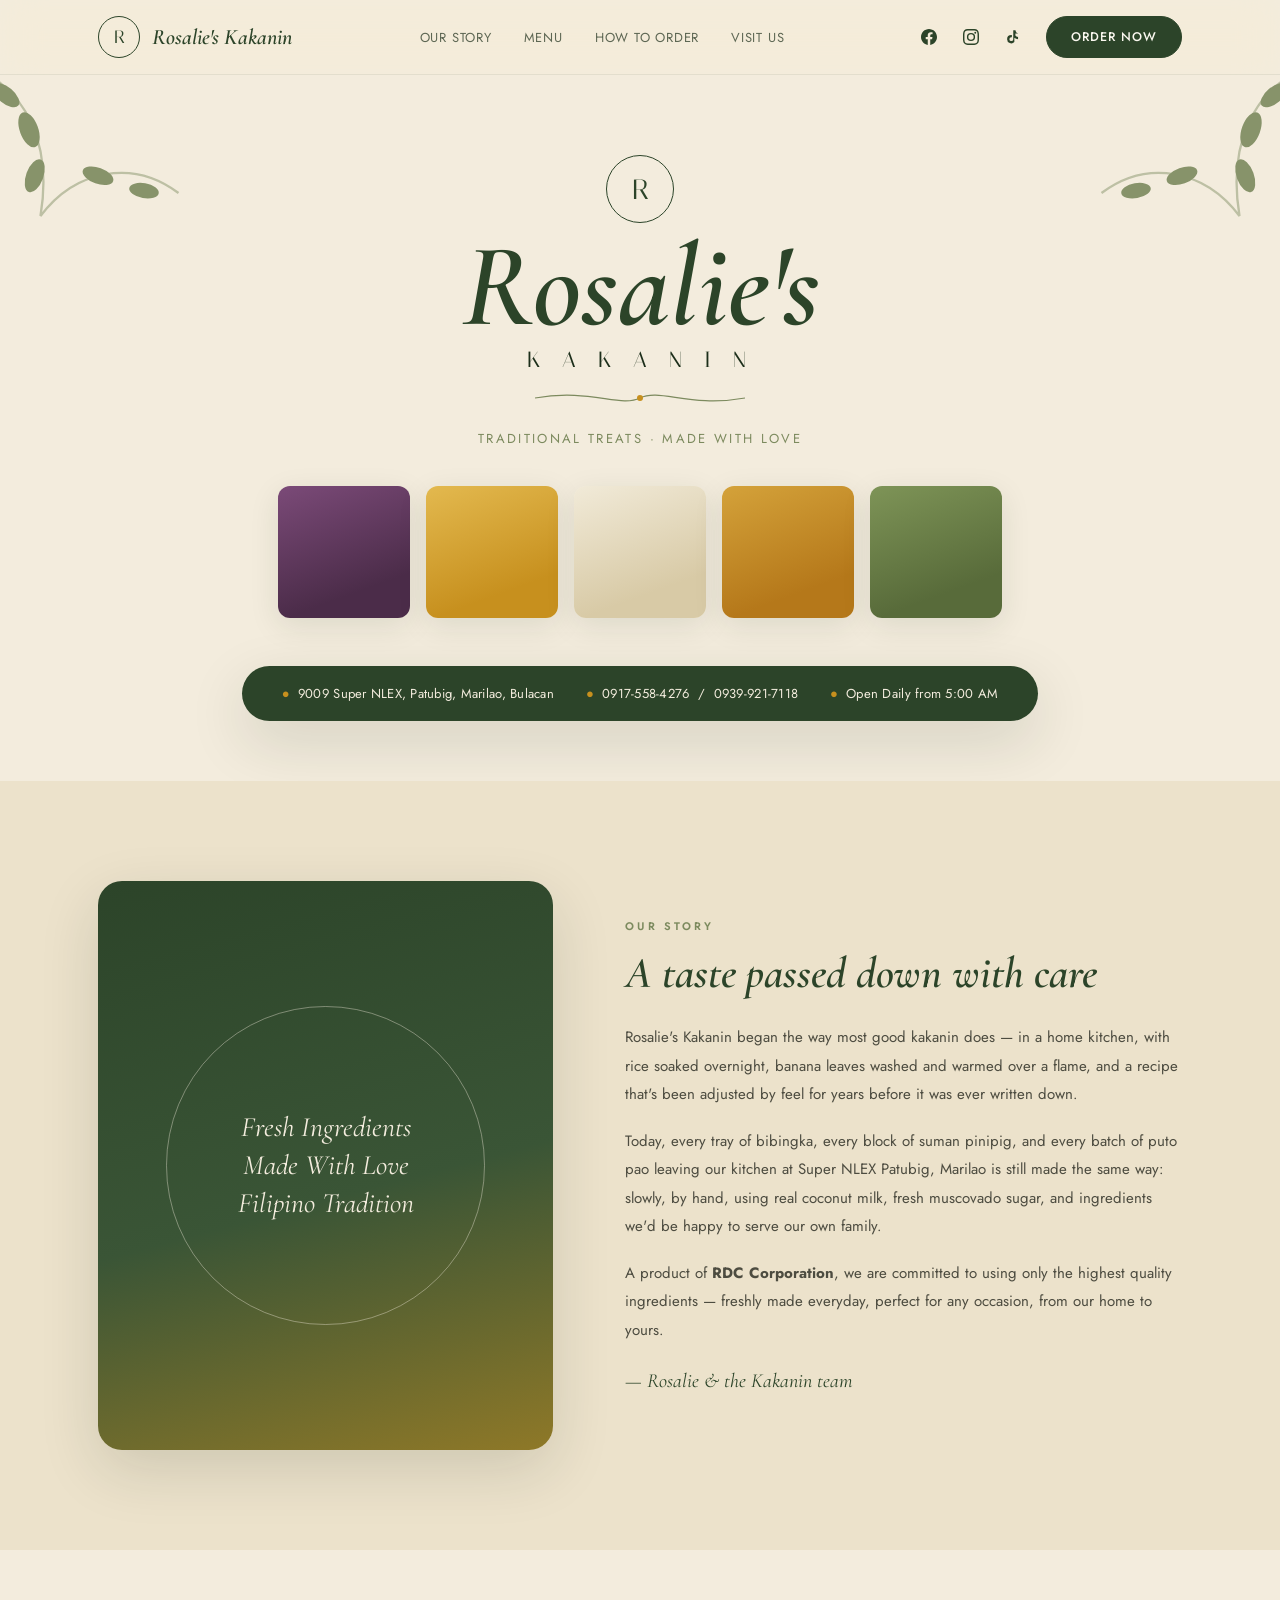
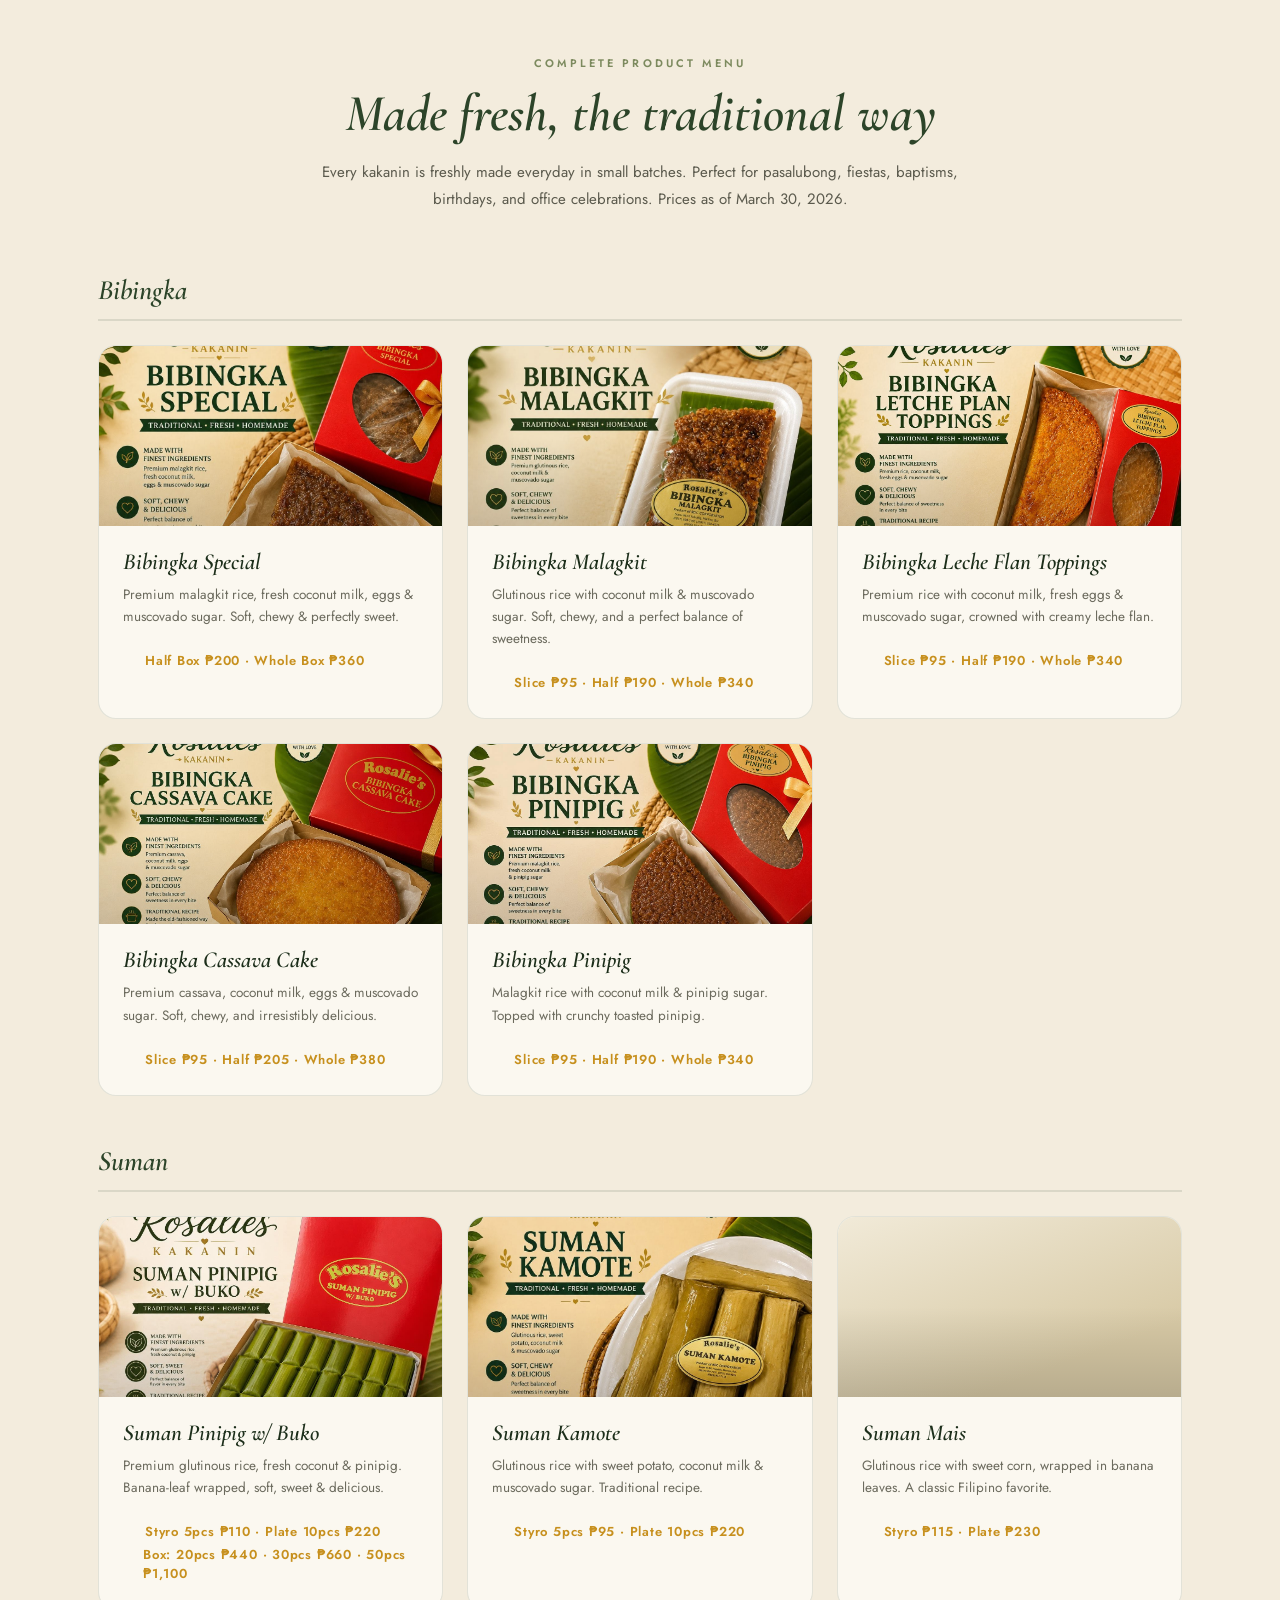
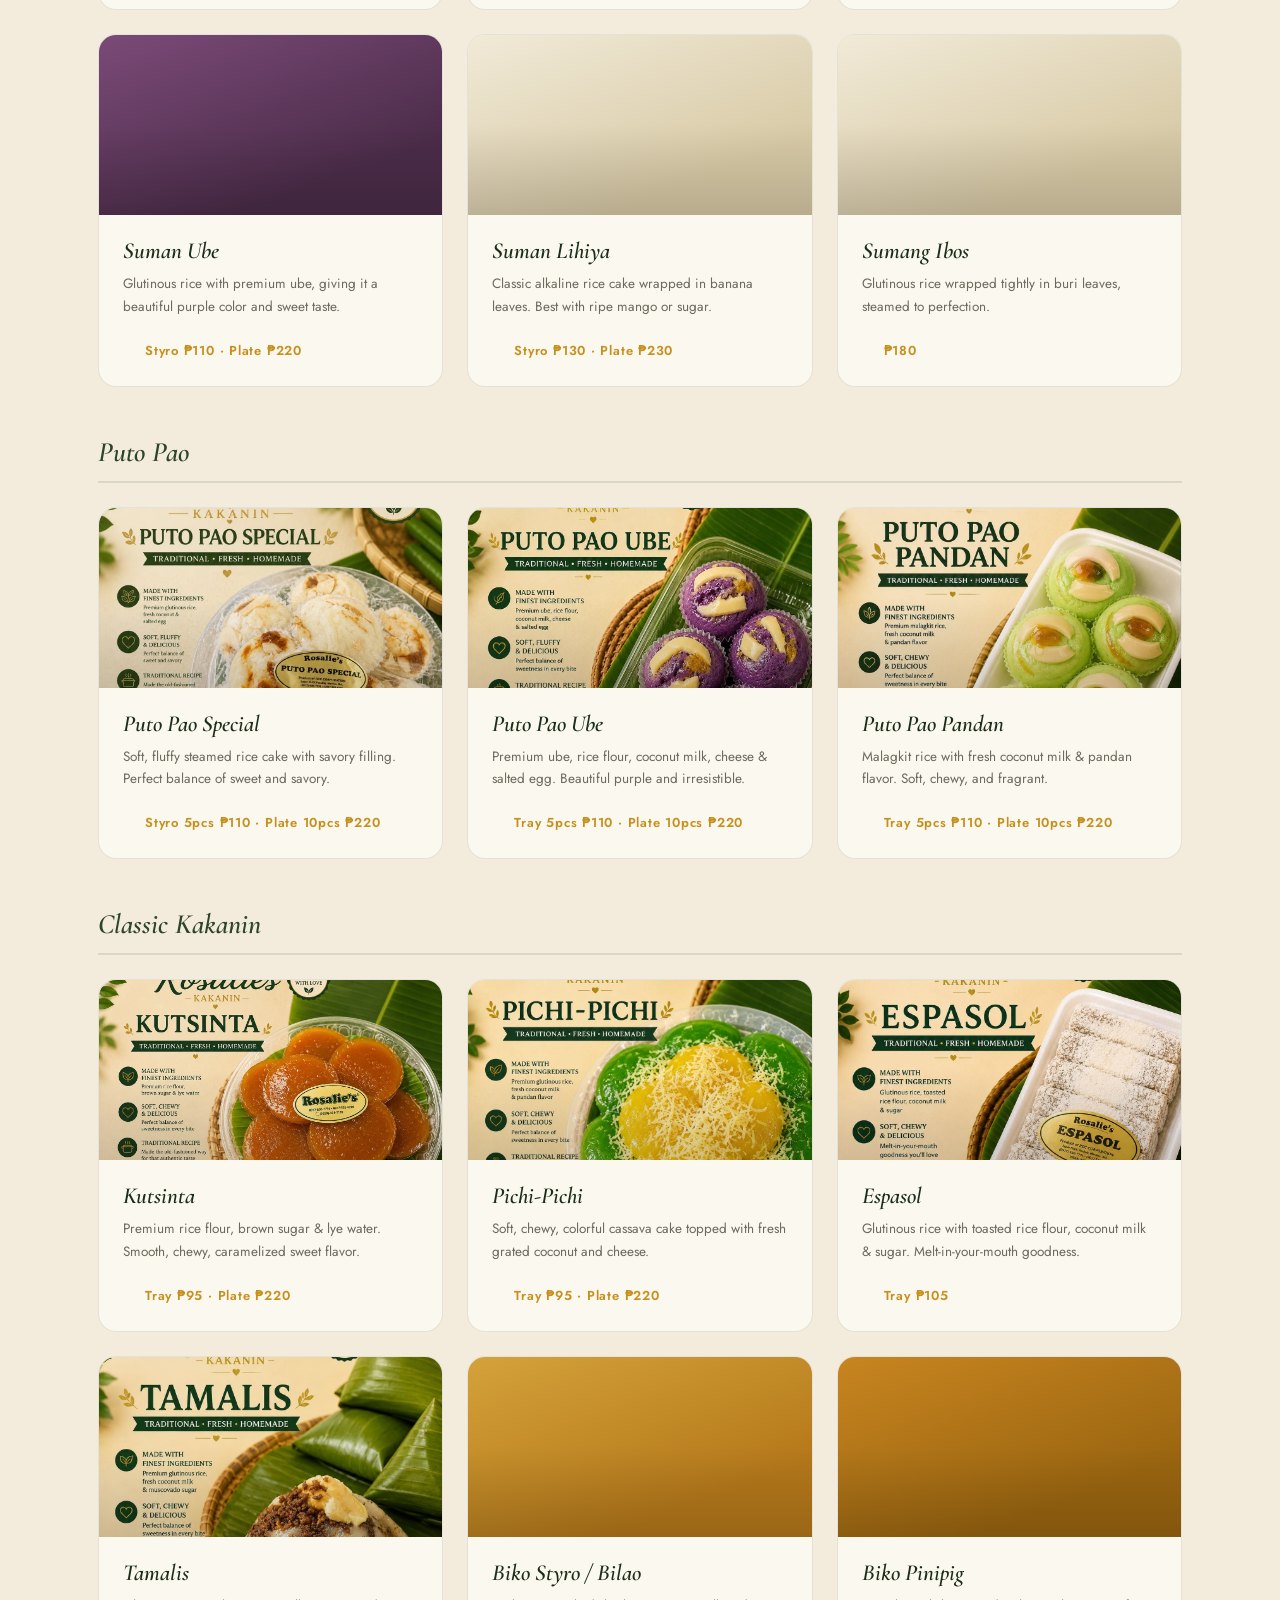
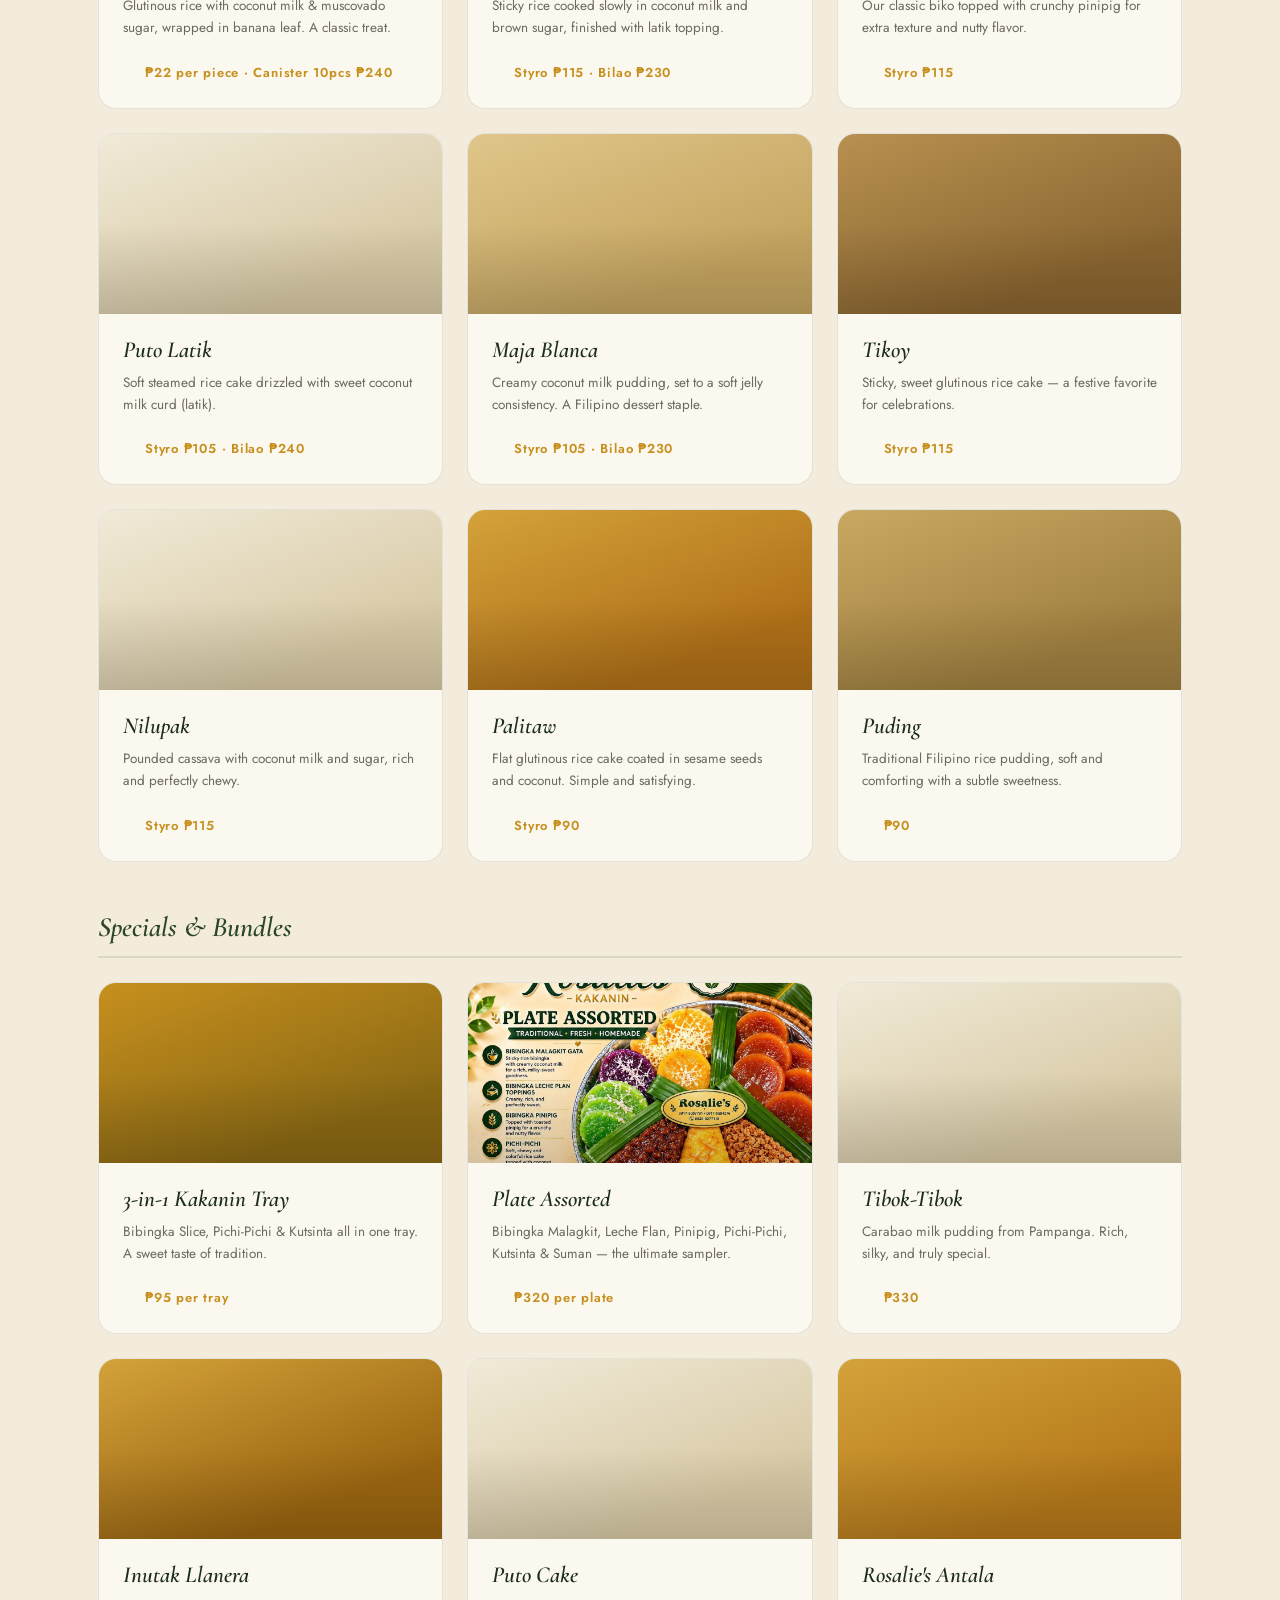
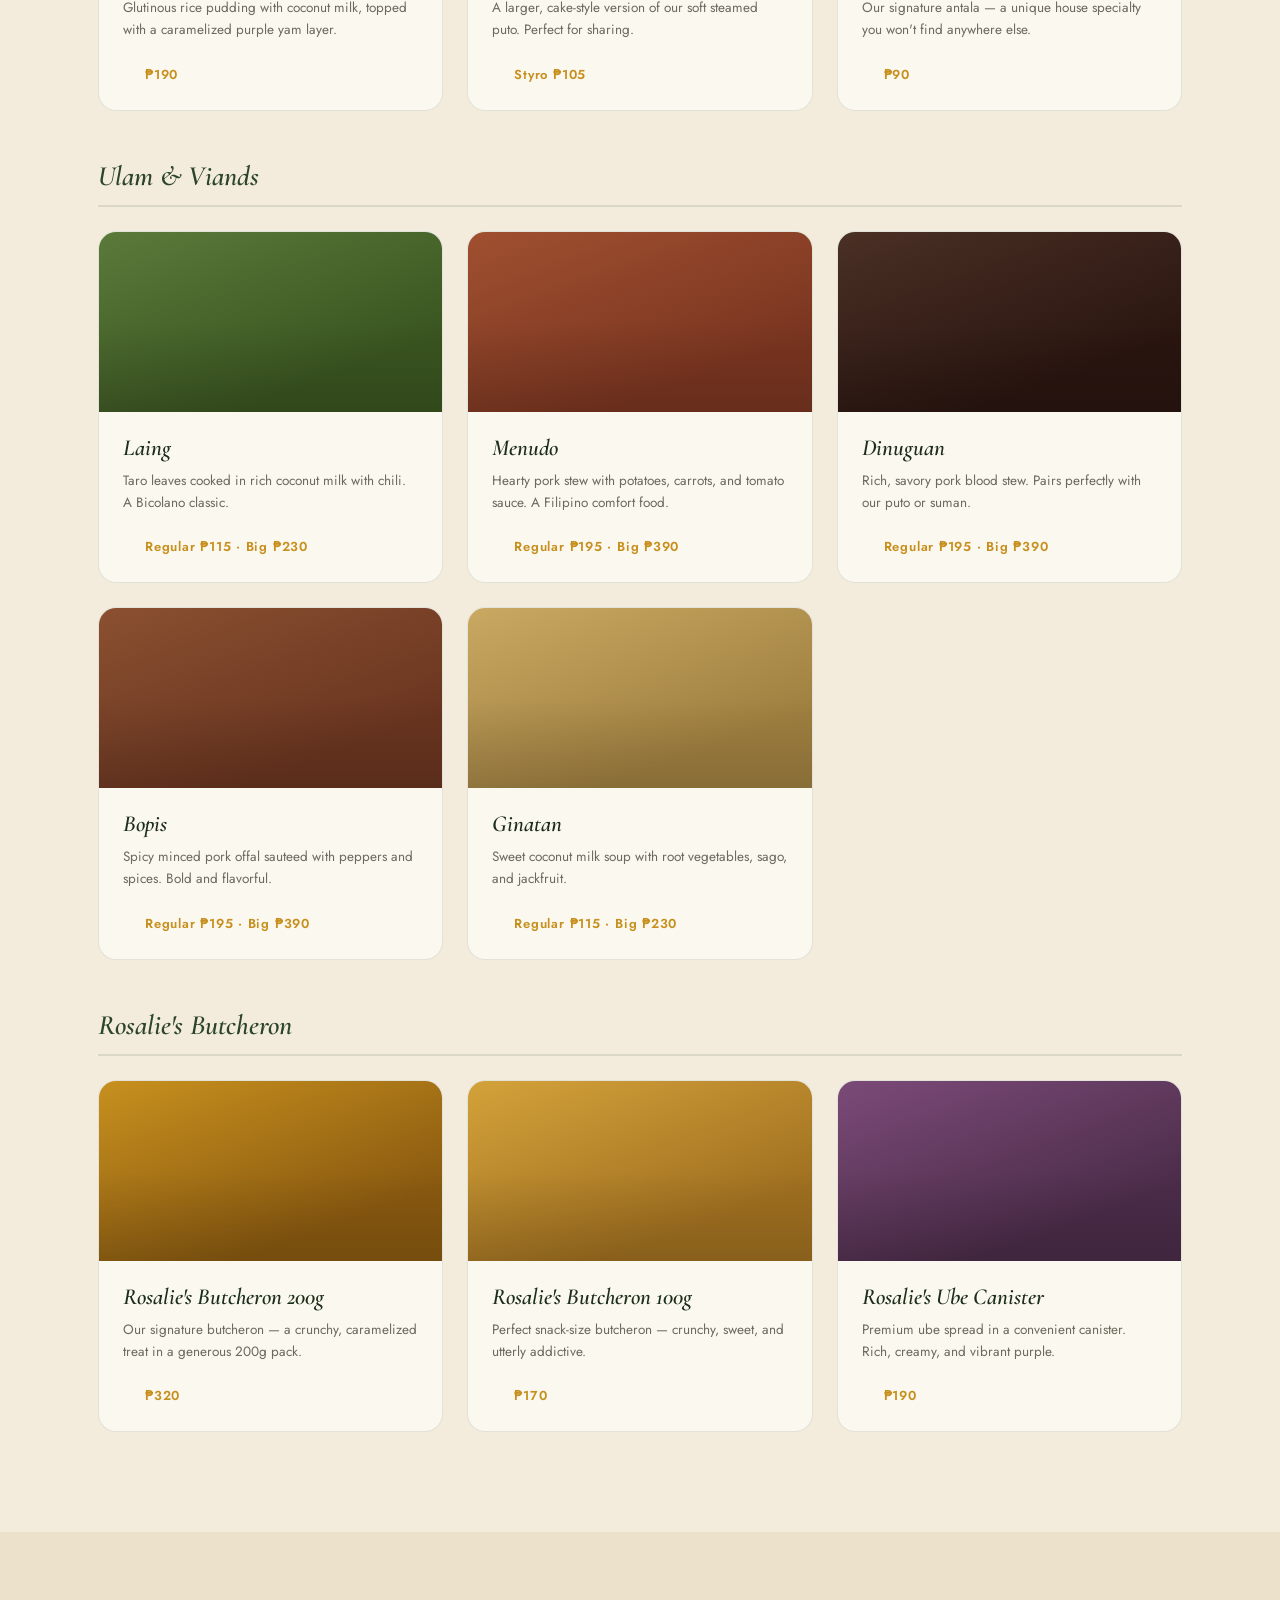
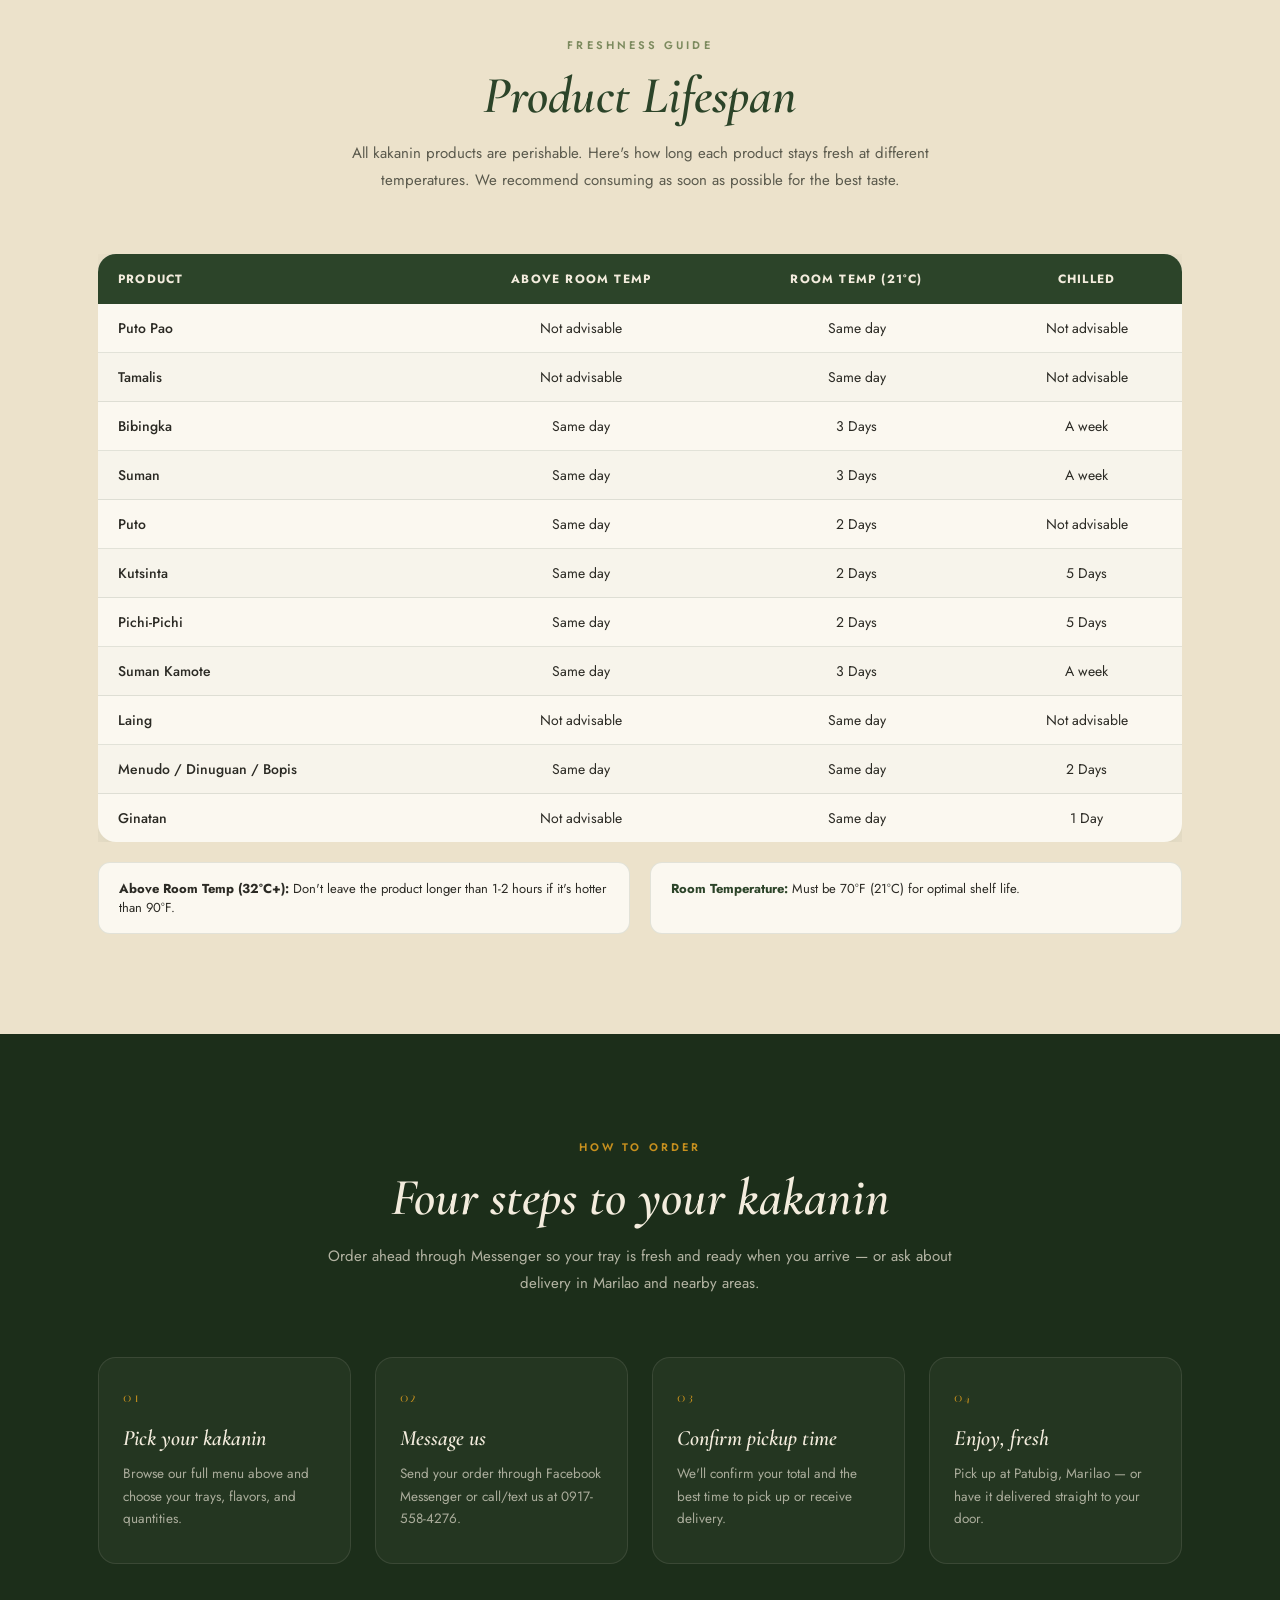
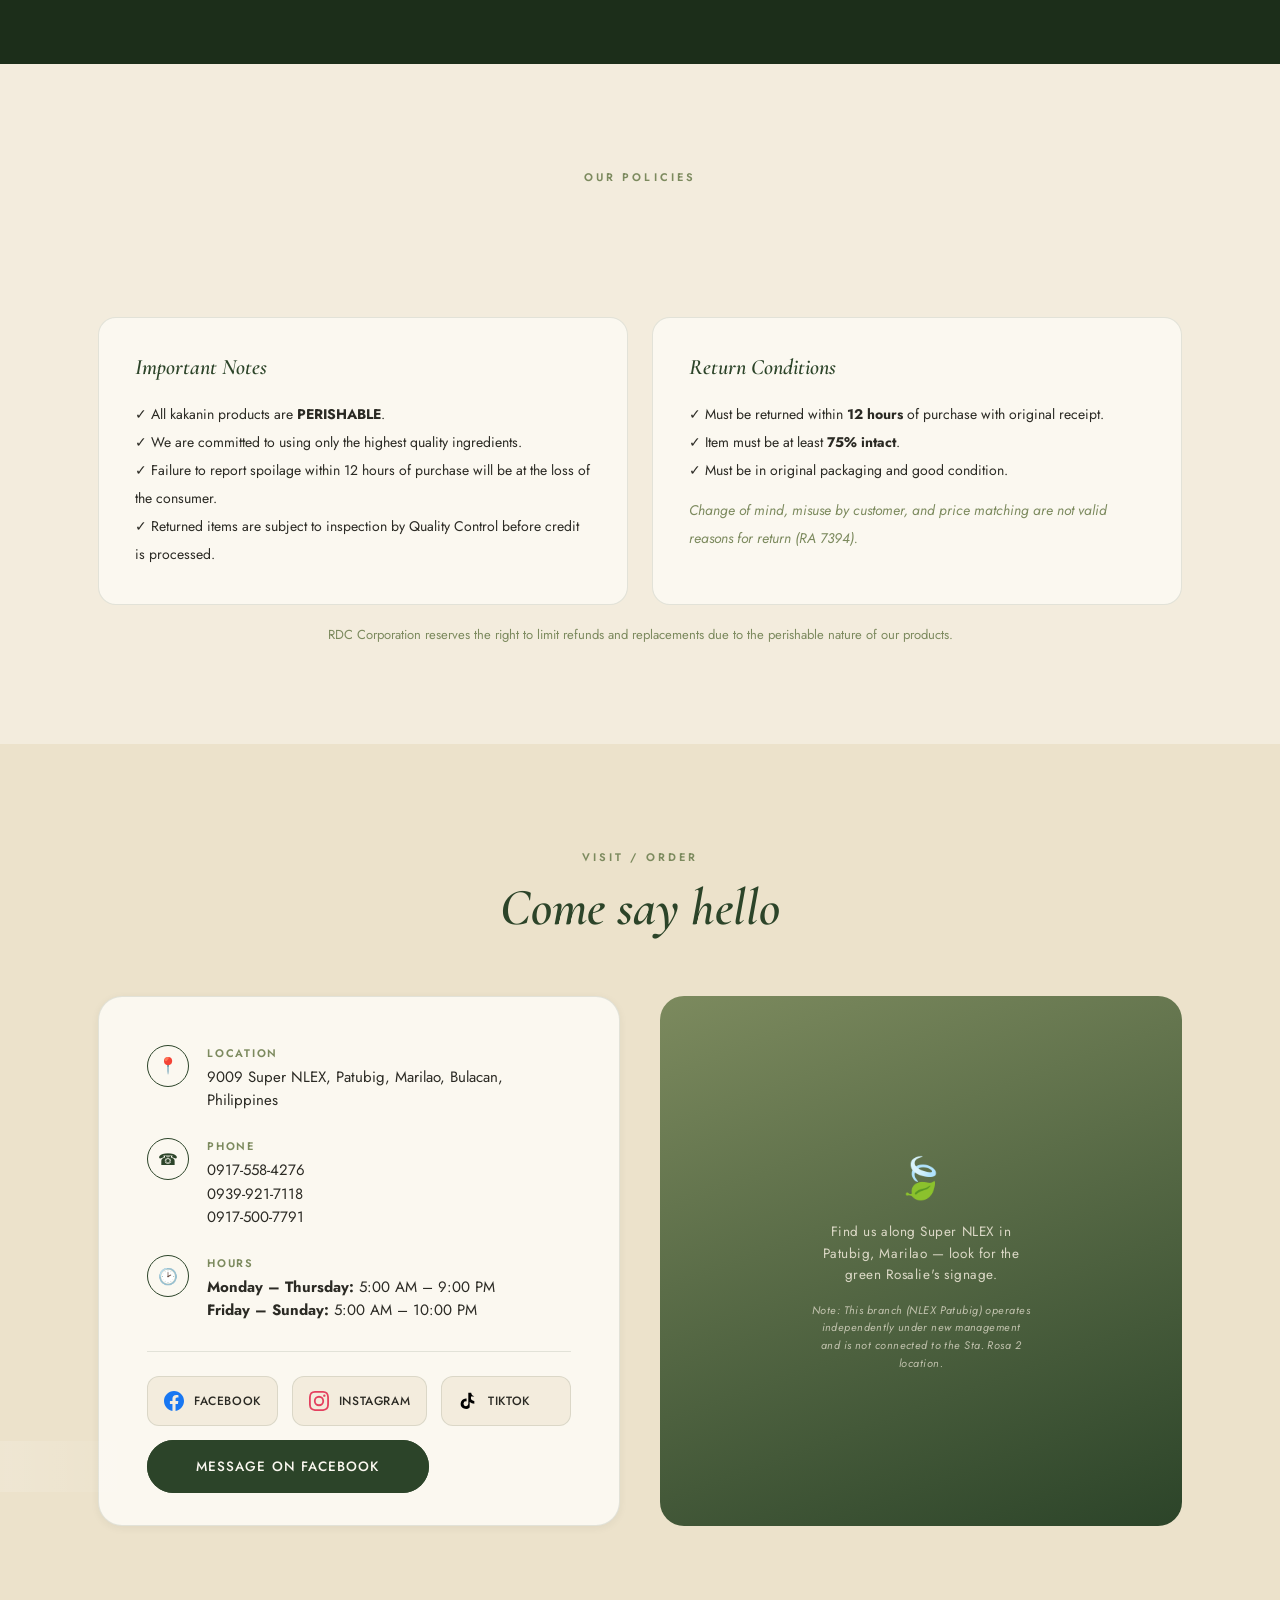
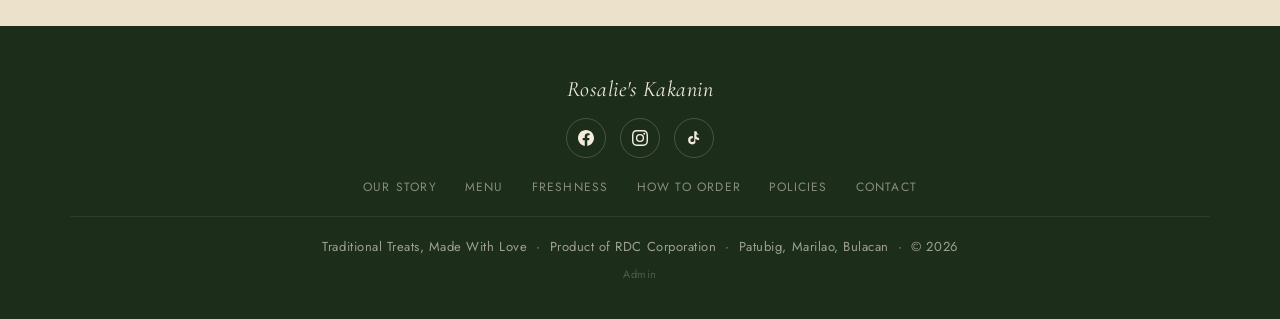
==== commit fd916586: "Add product images to menu cards - 18 product images wired into menu cards with hover zoom effect - " ====
--- a/index.html
+++ b/index.html
@@ -162,7 +162,7 @@
       <h3 class="category-title" style="font-family:'Cormorant Garamond',serif; font-style:italic; font-weight:600; font-size:28px; color:var(--forest); margin-bottom:24px; padding-bottom:12px; border-bottom:2px solid var(--line);">Bibingka</h3>
       <div class="menu-grid">
         <div class="menu-card">
-          <div class="swatch bibingka"></div>
+          <div class="swatch"><img src="images/products/bibingka-special.jpg" alt="Bibingka Special" loading="lazy"></div>
           <div class="body">
             <h3>Bibingka Special</h3>
             <p>Premium malagkit rice, fresh coconut milk, eggs & muscovado sugar. Soft, chewy & perfectly sweet.</p>
@@ -170,7 +170,7 @@
           </div>
         </div>
         <div class="menu-card">
-          <div class="swatch" style="background:linear-gradient(160deg,#8B6914,#6B4E0E 75%);"></div>
+          <div class="swatch"><img src="images/products/bibingka-malagkit.jpg" alt="Bibingka Malagkit" loading="lazy"></div>
           <div class="body">
             <h3>Bibingka Malagkit</h3>
             <p>Glutinous rice with coconut milk & muscovado sugar. Soft, chewy, and a perfect balance of sweetness.</p>
@@ -178,7 +178,7 @@
           </div>
         </div>
         <div class="menu-card">
-          <div class="swatch" style="background:linear-gradient(160deg,#e3b94f,#c7901e 75%);"></div>
+          <div class="swatch"><img src="images/products/bibingka-letche.jpg" alt="Bibingka Leche Flan Toppings" loading="lazy"></div>
           <div class="body">
             <h3>Bibingka Leche Flan Toppings</h3>
             <p>Premium rice with coconut milk, fresh eggs & muscovado sugar, crowned with creamy leche flan.</p>
@@ -186,7 +186,7 @@
           </div>
         </div>
         <div class="menu-card">
-          <div class="swatch" style="background:linear-gradient(160deg,#d4a23a,#b5781a 75%);"></div>
+          <div class="swatch"><img src="images/products/bibingka-cassava.jpg" alt="Bibingka Cassava Cake" loading="lazy"></div>
           <div class="body">
             <h3>Bibingka Cassava Cake</h3>
             <p>Premium cassava, coconut milk, eggs & muscovado sugar. Soft, chewy, and irresistibly delicious.</p>
@@ -194,7 +194,7 @@
           </div>
         </div>
         <div class="menu-card">
-          <div class="swatch" style="background:linear-gradient(160deg,#7a5526,#5a3a14 75%);"></div>
+          <div class="swatch"><img src="images/products/bibingka-pinipig.jpg" alt="Bibingka Pinipig" loading="lazy"></div>
           <div class="body">
             <h3>Bibingka Pinipig</h3>
             <p>Malagkit rice with coconut milk & pinipig sugar. Topped with crunchy toasted pinipig.</p>
@@ -209,7 +209,7 @@
       <h3 class="category-title" style="font-family:'Cormorant Garamond',serif; font-style:italic; font-weight:600; font-size:28px; color:var(--forest); margin-bottom:24px; padding-bottom:12px; border-bottom:2px solid var(--line);">Suman</h3>
       <div class="menu-grid">
         <div class="menu-card">
-          <div class="swatch pandan"></div>
+          <div class="swatch"><img src="images/products/suman-pinipig.jpg" alt="Suman Pinipig w/ Buko" loading="lazy"></div>
           <div class="body">
             <h3>Suman Pinipig w/ Buko</h3>
             <p>Premium glutinous rice, fresh coconut & pinipig. Banana-leaf wrapped, soft, sweet & delicious.</p>
@@ -218,7 +218,7 @@
           </div>
         </div>
         <div class="menu-card">
-          <div class="swatch" style="background:linear-gradient(160deg,#9aad6a,#6b7e40 75%);"></div>
+          <div class="swatch"><img src="images/products/suman-kamote.jpg" alt="Suman Kamote" loading="lazy"></div>
           <div class="body">
             <h3>Suman Kamote</h3>
             <p>Glutinous rice with sweet potato, coconut milk & muscovado sugar. Traditional recipe.</p>
@@ -265,7 +265,7 @@
       <h3 class="category-title" style="font-family:'Cormorant Garamond',serif; font-style:italic; font-weight:600; font-size:28px; color:var(--forest); margin-bottom:24px; padding-bottom:12px; border-bottom:2px solid var(--line);">Puto Pao</h3>
       <div class="menu-grid">
         <div class="menu-card">
-          <div class="swatch coconut"></div>
+          <div class="swatch"><img src="images/products/puto-pao-special.jpg" alt="Puto Pao Special" loading="lazy"></div>
           <div class="body">
             <h3>Puto Pao Special</h3>
             <p>Soft, fluffy steamed rice cake with savory filling. Perfect balance of sweet and savory.</p>
@@ -273,7 +273,7 @@
           </div>
         </div>
         <div class="menu-card">
-          <div class="swatch ube"></div>
+          <div class="swatch"><img src="images/products/puto-pao-ube.jpg" alt="Puto Pao Ube" loading="lazy"></div>
           <div class="body">
             <h3>Puto Pao Ube</h3>
             <p>Premium ube, rice flour, coconut milk, cheese & salted egg. Beautiful purple and irresistible.</p>
@@ -281,7 +281,7 @@
           </div>
         </div>
         <div class="menu-card">
-          <div class="swatch pandan"></div>
+          <div class="swatch"><img src="images/products/puto-pao-pandan.jpg" alt="Puto Pao Pandan" loading="lazy"></div>
           <div class="body">
             <h3>Puto Pao Pandan</h3>
             <p>Malagkit rice with fresh coconut milk & pandan flavor. Soft, chewy, and fragrant.</p>
@@ -296,7 +296,7 @@
       <h3 class="category-title" style="font-family:'Cormorant Garamond',serif; font-style:italic; font-weight:600; font-size:28px; color:var(--forest); margin-bottom:24px; padding-bottom:12px; border-bottom:2px solid var(--line);">Classic Kakanin</h3>
       <div class="menu-grid">
         <div class="menu-card">
-          <div class="swatch" style="background:linear-gradient(160deg,#c88520,#a66b10 75%);"></div>
+          <div class="swatch"><img src="images/products/kutsinta.jpg" alt="Kutsinta" loading="lazy"></div>
           <div class="body">
             <h3>Kutsinta</h3>
             <p>Premium rice flour, brown sugar & lye water. Smooth, chewy, caramelized sweet flavor.</p>
@@ -304,7 +304,7 @@
           </div>
         </div>
         <div class="menu-card">
-          <div class="swatch" style="background:linear-gradient(160deg,#7aad48,#5a8430 75%);"></div>
+          <div class="swatch"><img src="images/products/pichi-pichi.jpg" alt="Pichi-Pichi" loading="lazy"></div>
           <div class="body">
             <h3>Pichi-Pichi</h3>
             <p>Soft, chewy, colorful cassava cake topped with fresh grated coconut and cheese.</p>
@@ -312,7 +312,7 @@
           </div>
         </div>
         <div class="menu-card">
-          <div class="swatch coconut"></div>
+          <div class="swatch"><img src="images/products/espasol.jpg" alt="Espasol" loading="lazy"></div>
           <div class="body">
             <h3>Espasol</h3>
             <p>Glutinous rice with toasted rice flour, coconut milk & sugar. Melt-in-your-mouth goodness.</p>
@@ -320,7 +320,7 @@
           </div>
         </div>
         <div class="menu-card">
-          <div class="swatch" style="background:linear-gradient(160deg,#8B7D4A,#6B5D2A 75%);"></div>
+          <div class="swatch"><img src="images/products/tamalis.jpg" alt="Tamalis" loading="lazy"></div>
           <div class="body">
             <h3>Tamalis</h3>
             <p>Glutinous rice with coconut milk & muscovado sugar, wrapped in banana leaf. A classic treat.</p>
@@ -407,7 +407,7 @@
           </div>
         </div>
         <div class="menu-card">
-          <div class="swatch" style="background:linear-gradient(160deg,#c7901e,#2C4429 75%);"></div>
+          <div class="swatch"><img src="images/products/plate-assorted.jpg" alt="Plate Assorted" loading="lazy"></div>
           <div class="body">
             <h3>Plate Assorted</h3>
             <p>Bibingka Malagkit, Leche Flan, Pinipig, Pichi-Pichi, Kutsinta & Suman — the ultimate sampler.</p>
--- a/css/style.css
+++ b/css/style.css
@@ -524,16 +524,27 @@
 .menu-card:active { transform: translateY(-6px) scale(0.98); }
 
 .menu-card .swatch {
-  height: 140px;
+  height: 180px;
   position: relative;
   transition: height var(--transition-smooth);
   overflow: hidden;
 }
-.menu-card:hover .swatch { height: 150px; }
+.menu-card:hover .swatch { height: 195px; }
 .menu-card .swatch::after {
   content: "";
   position: absolute; inset: 0;
   background: linear-gradient(180deg, transparent 50%, rgba(0, 0, 0, 0.15));
+  z-index: 1;
+}
+.menu-card .swatch img {
+  width: 100%;
+  height: 100%;
+  object-fit: cover;
+  object-position: center 30%;
+  transition: transform 0.5s cubic-bezier(0.25, 0.46, 0.45, 0.94);
+}
+.menu-card:hover .swatch img {
+  transform: scale(1.08);
 }
 
 .menu-card .body { padding: 22px 24px 26px; }
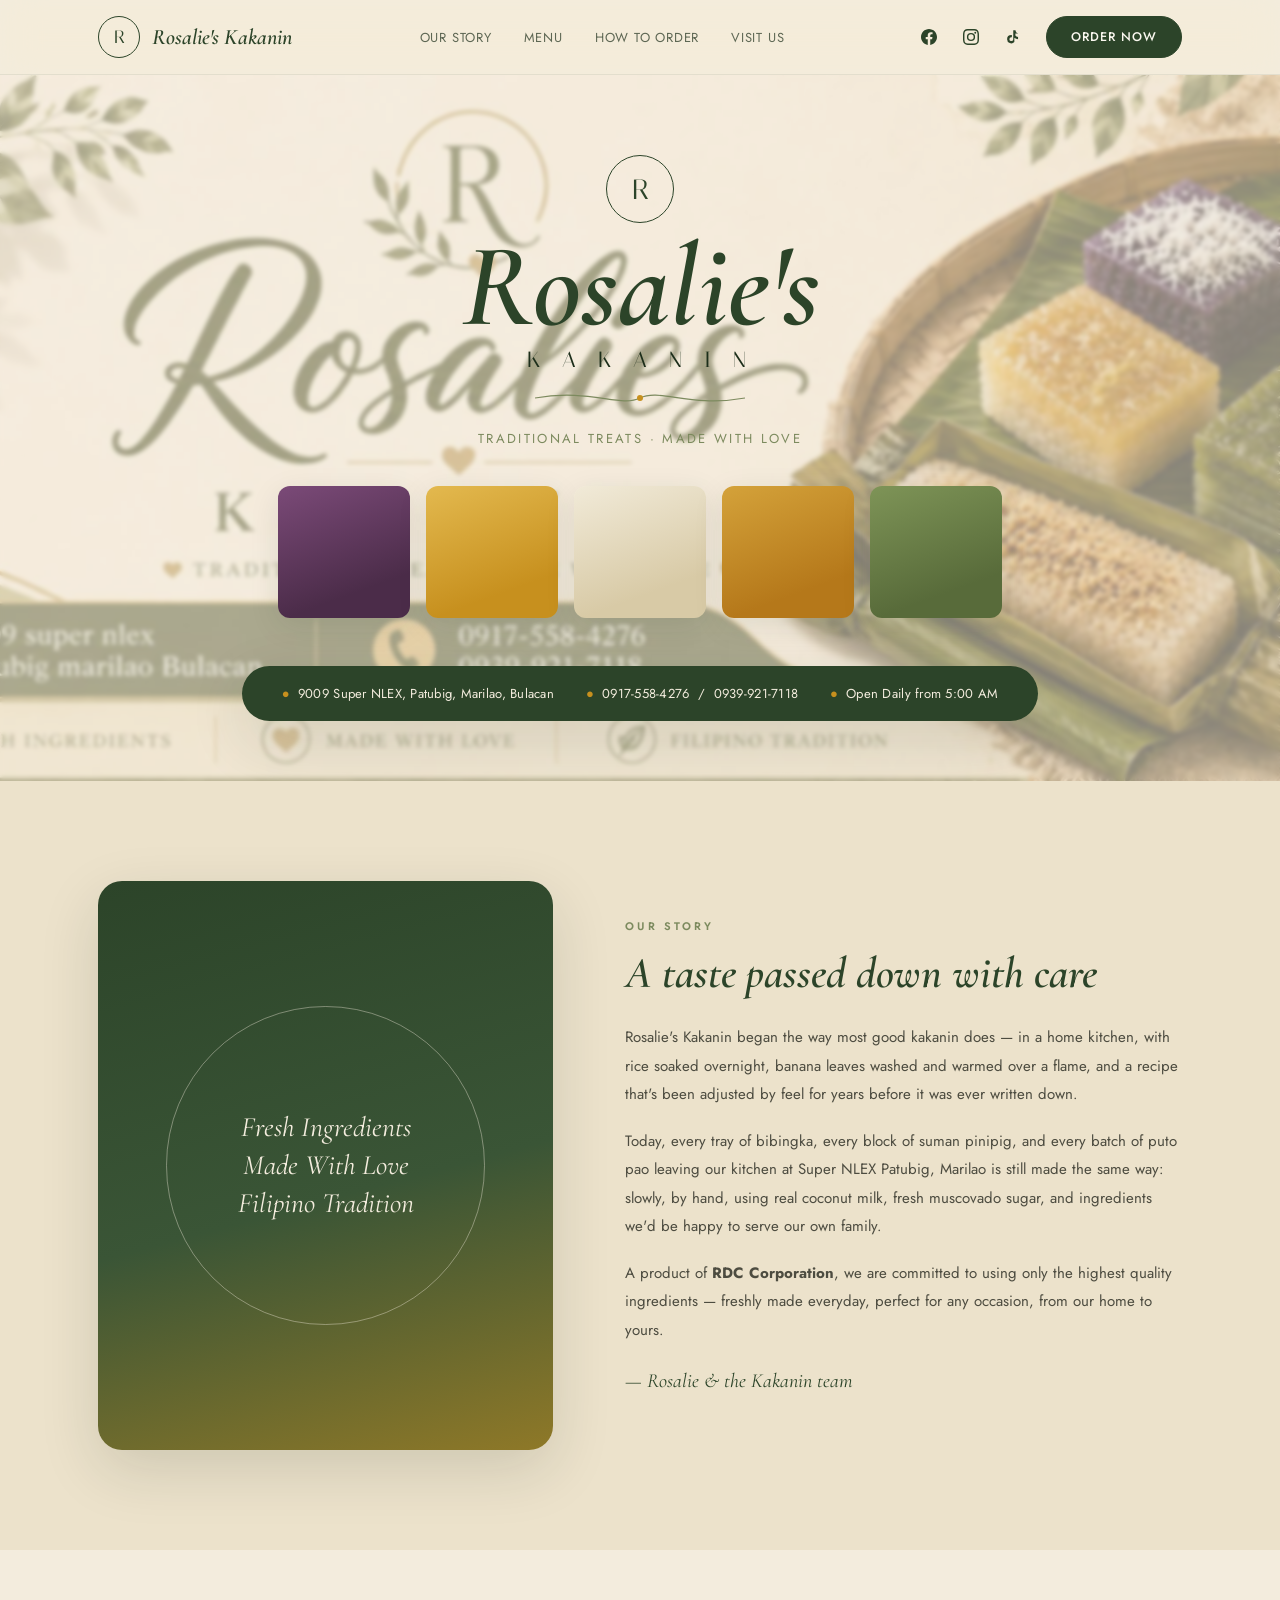
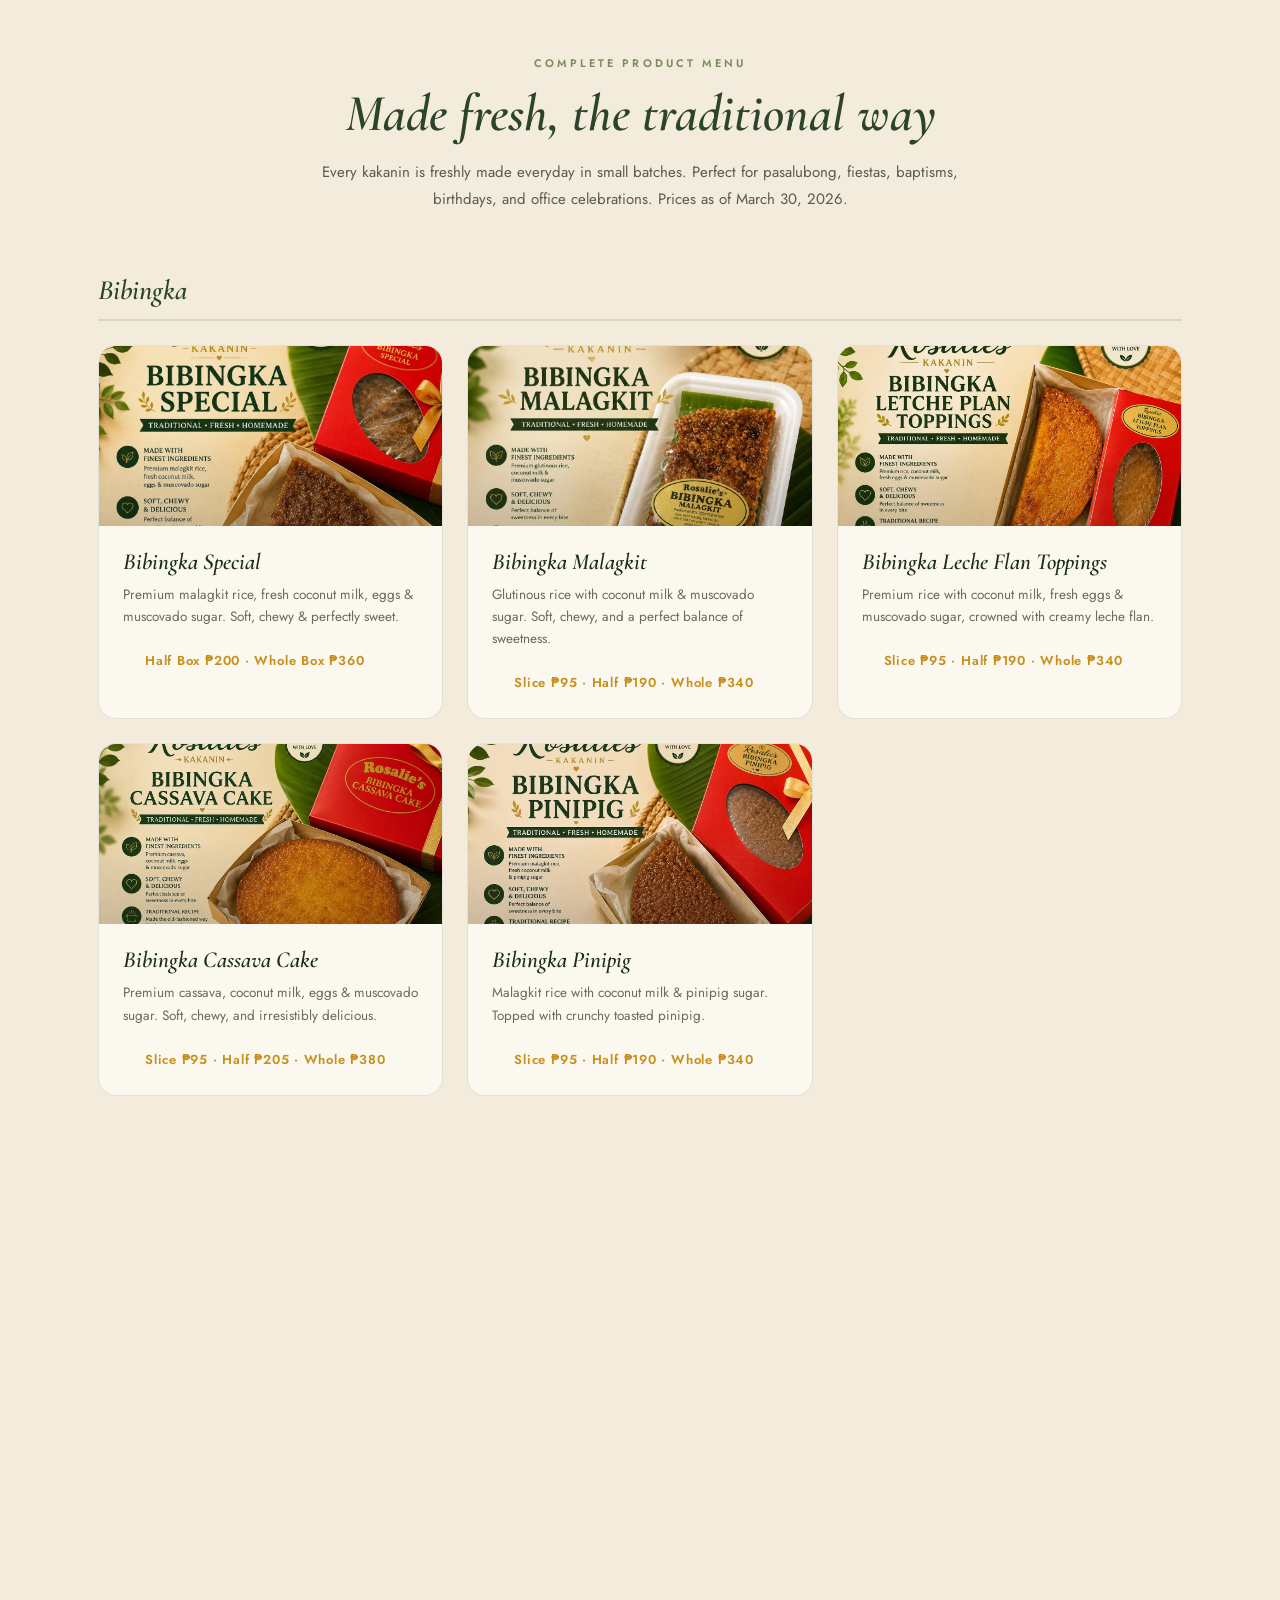
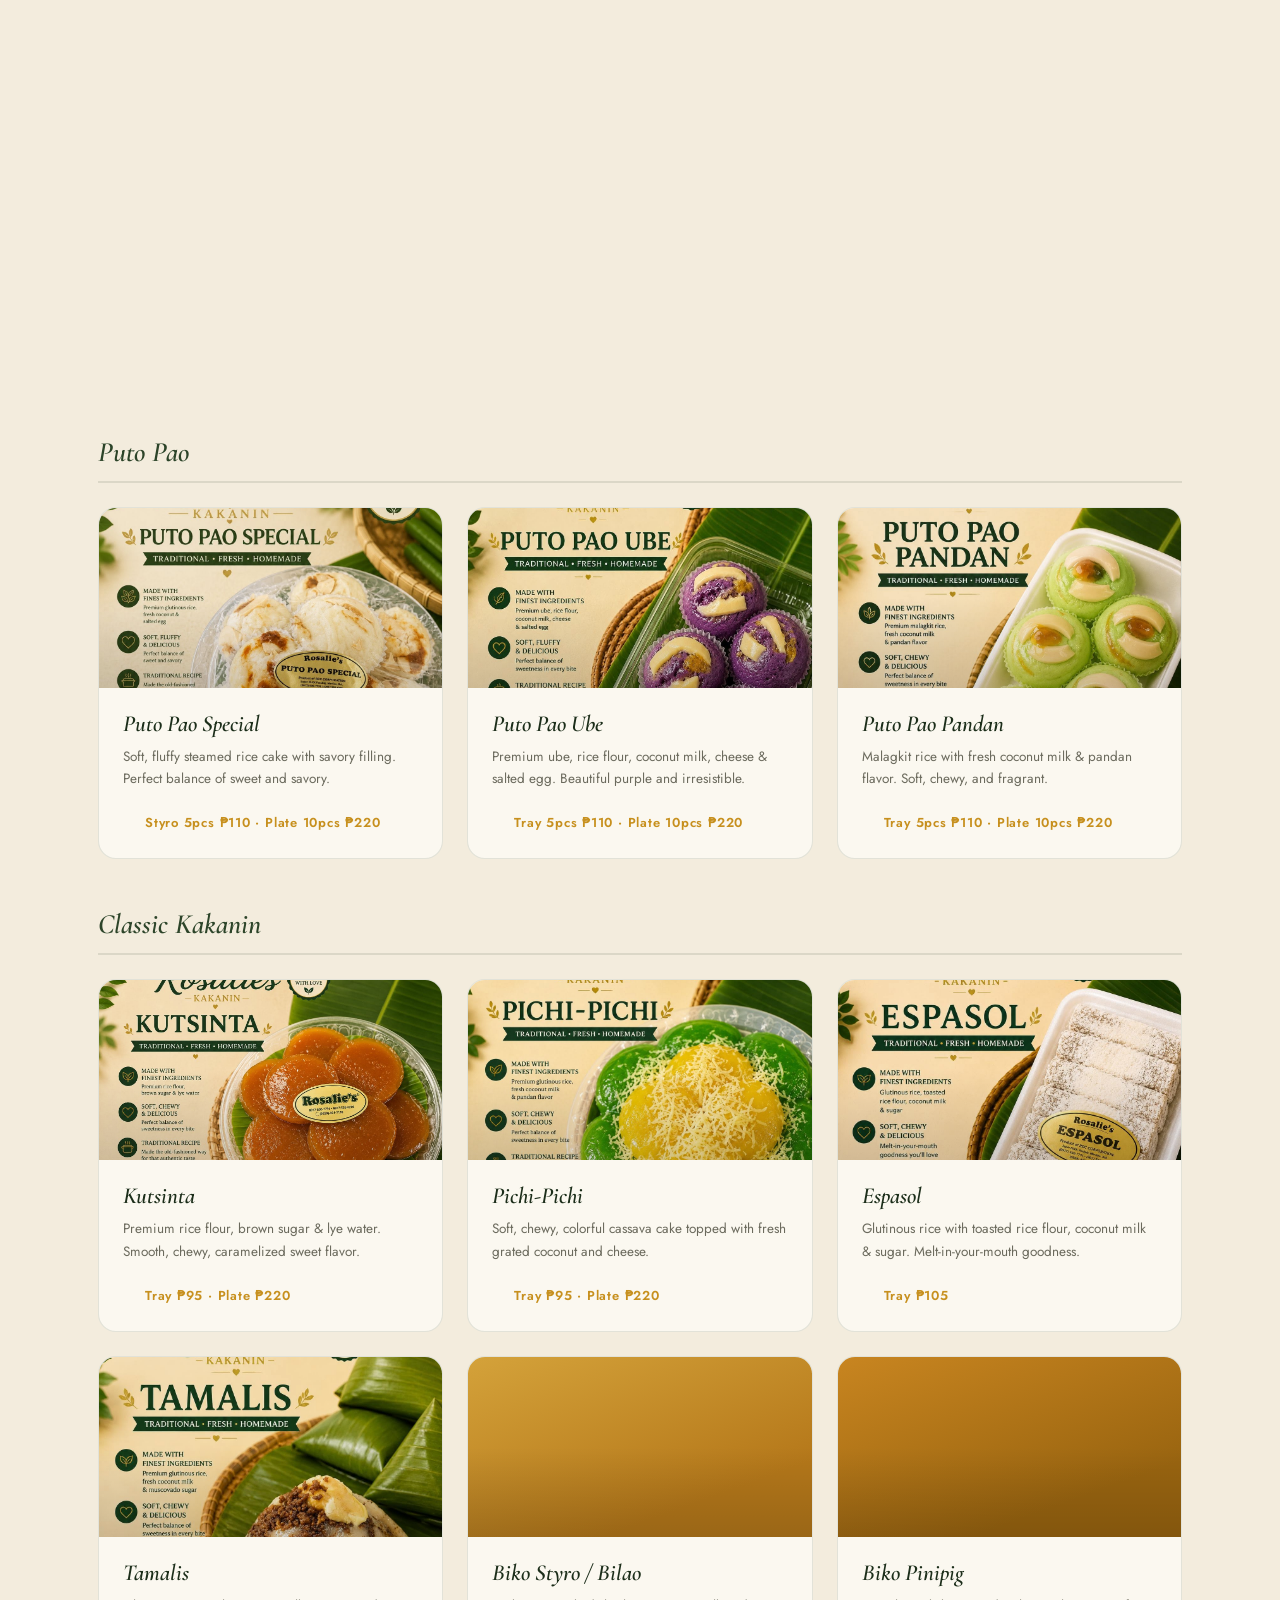
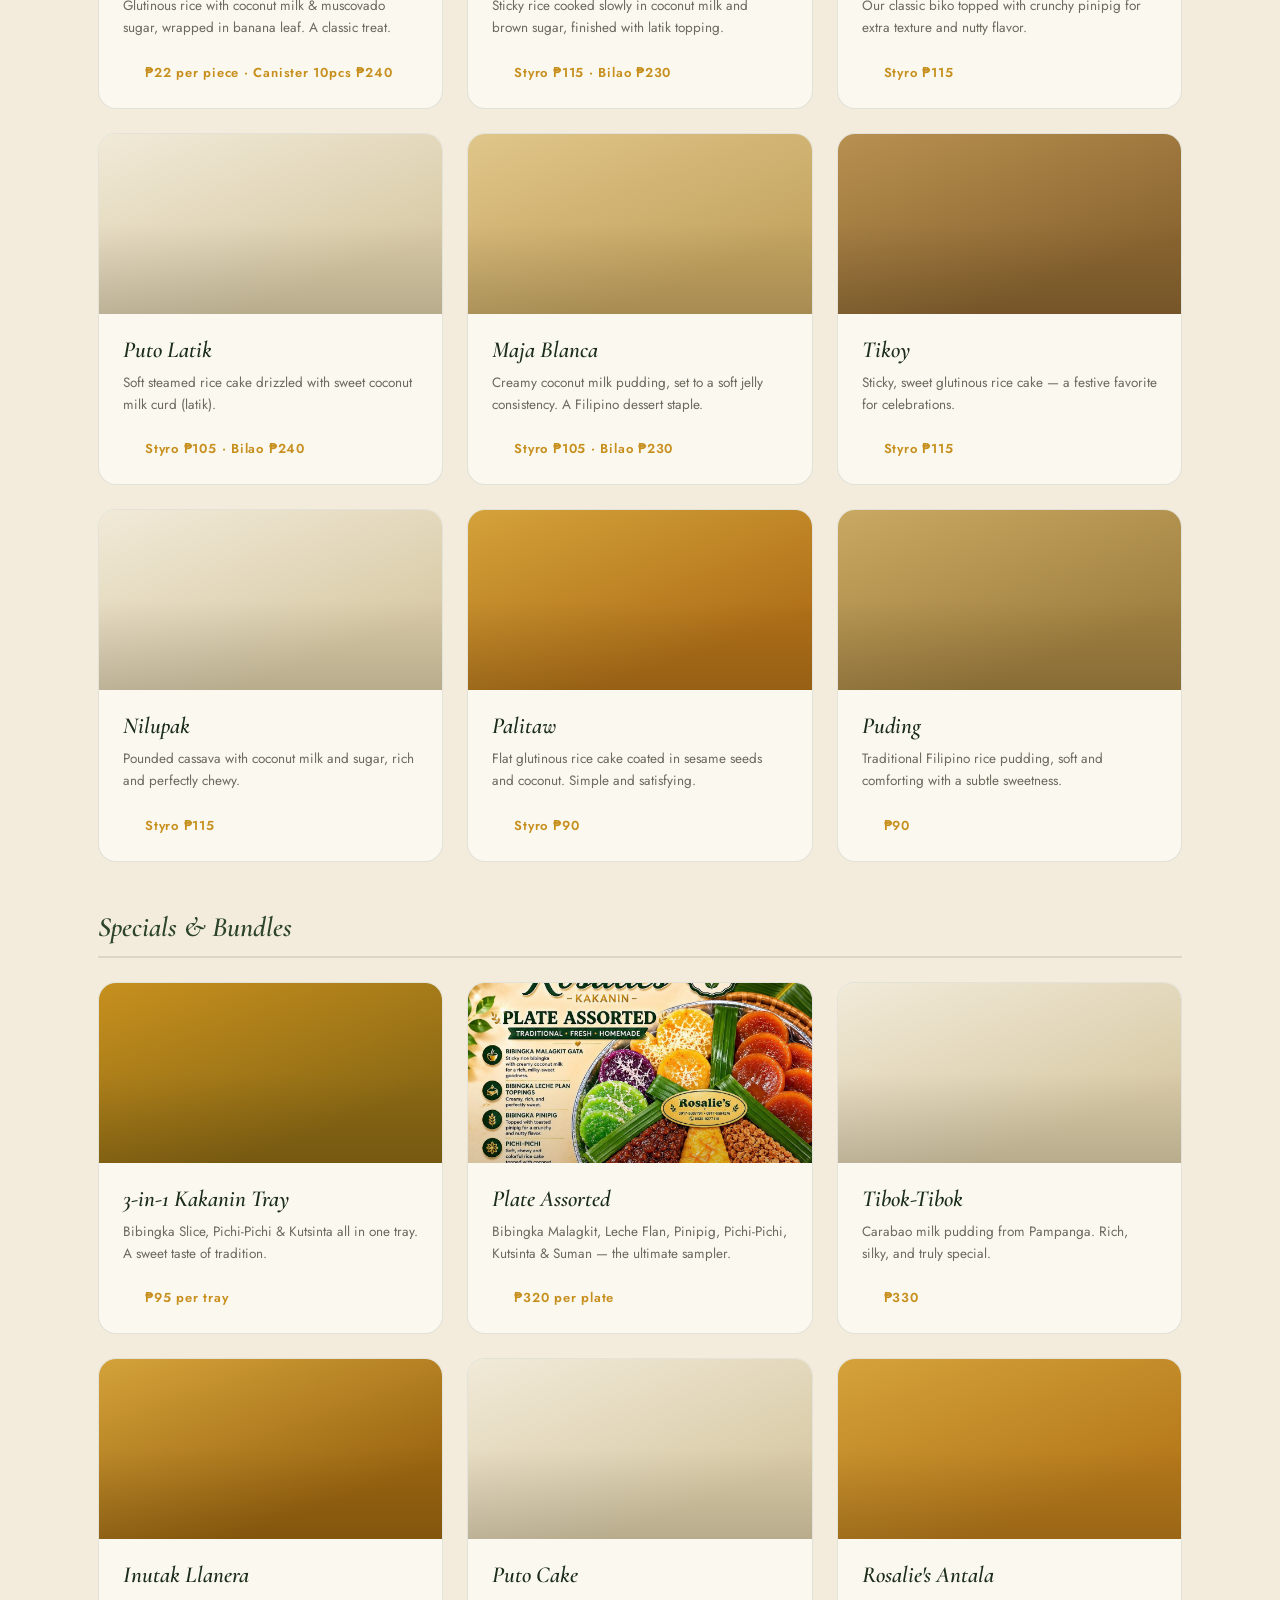
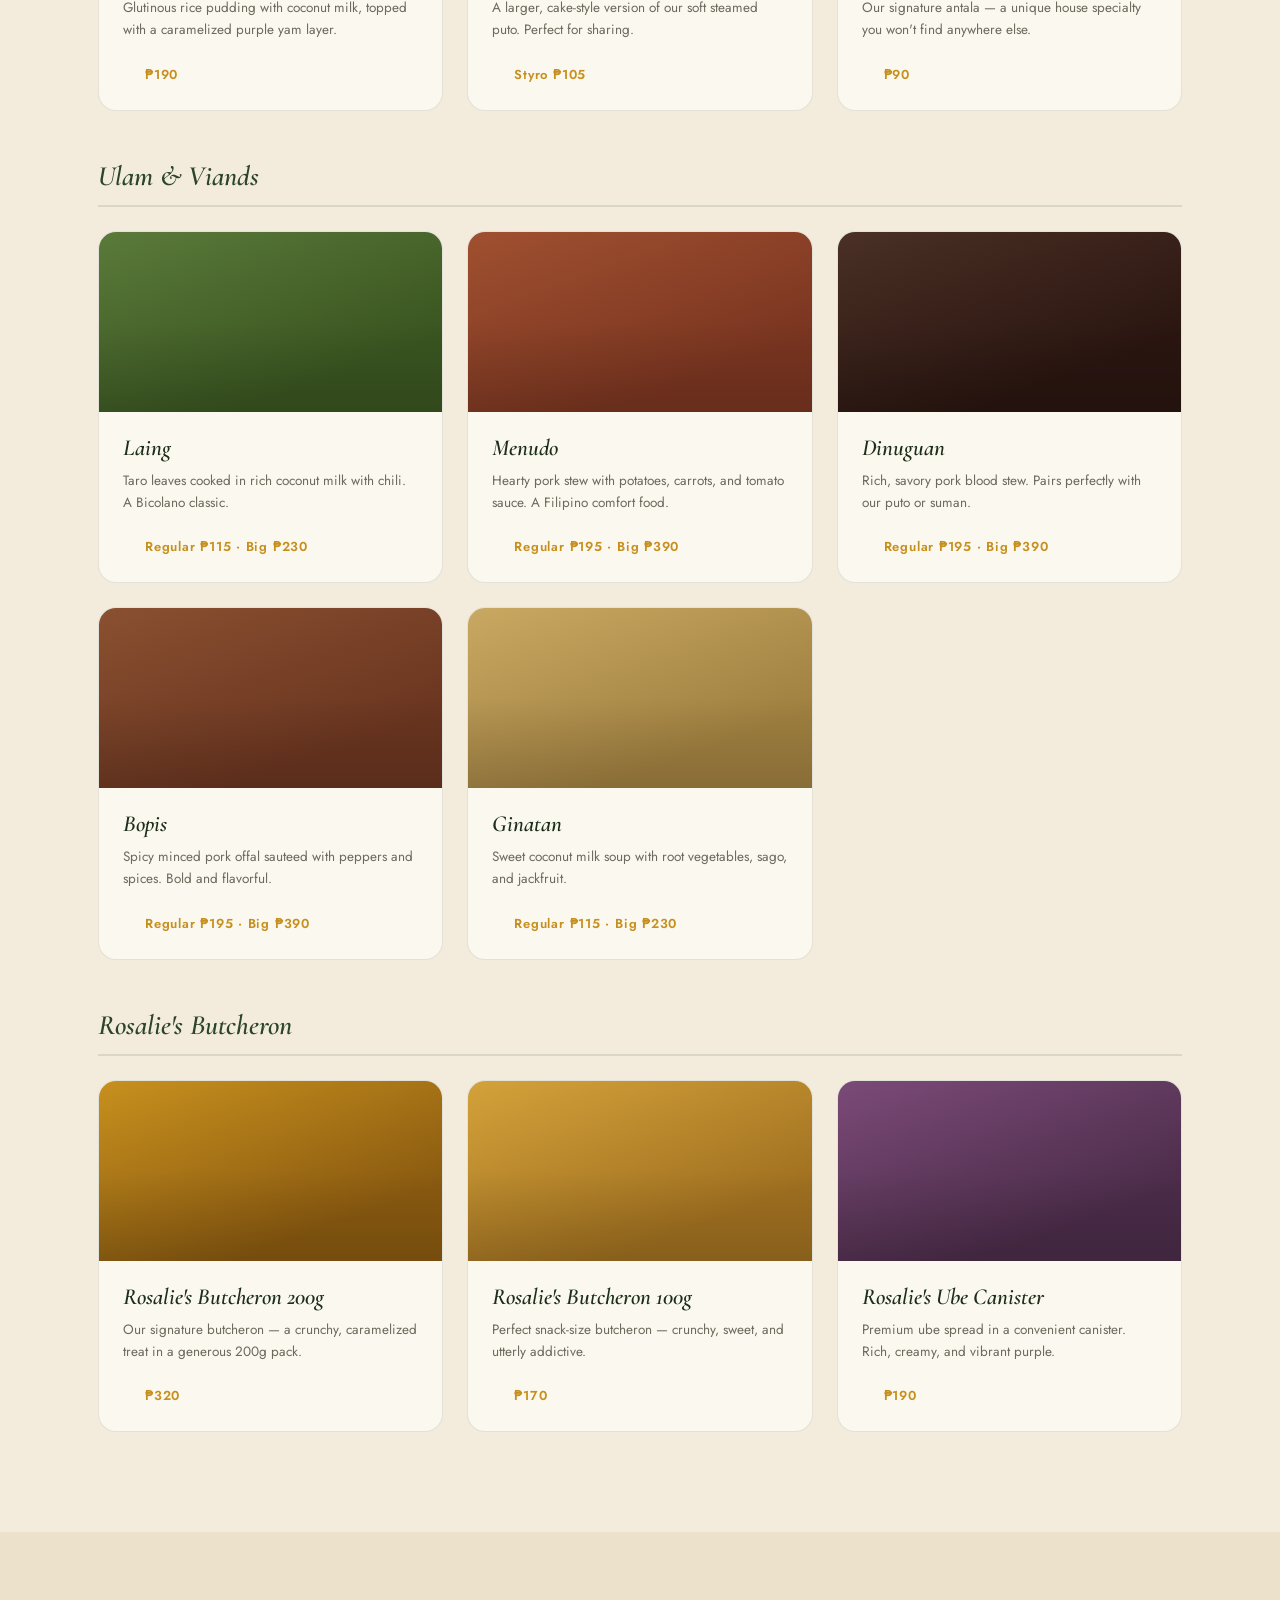
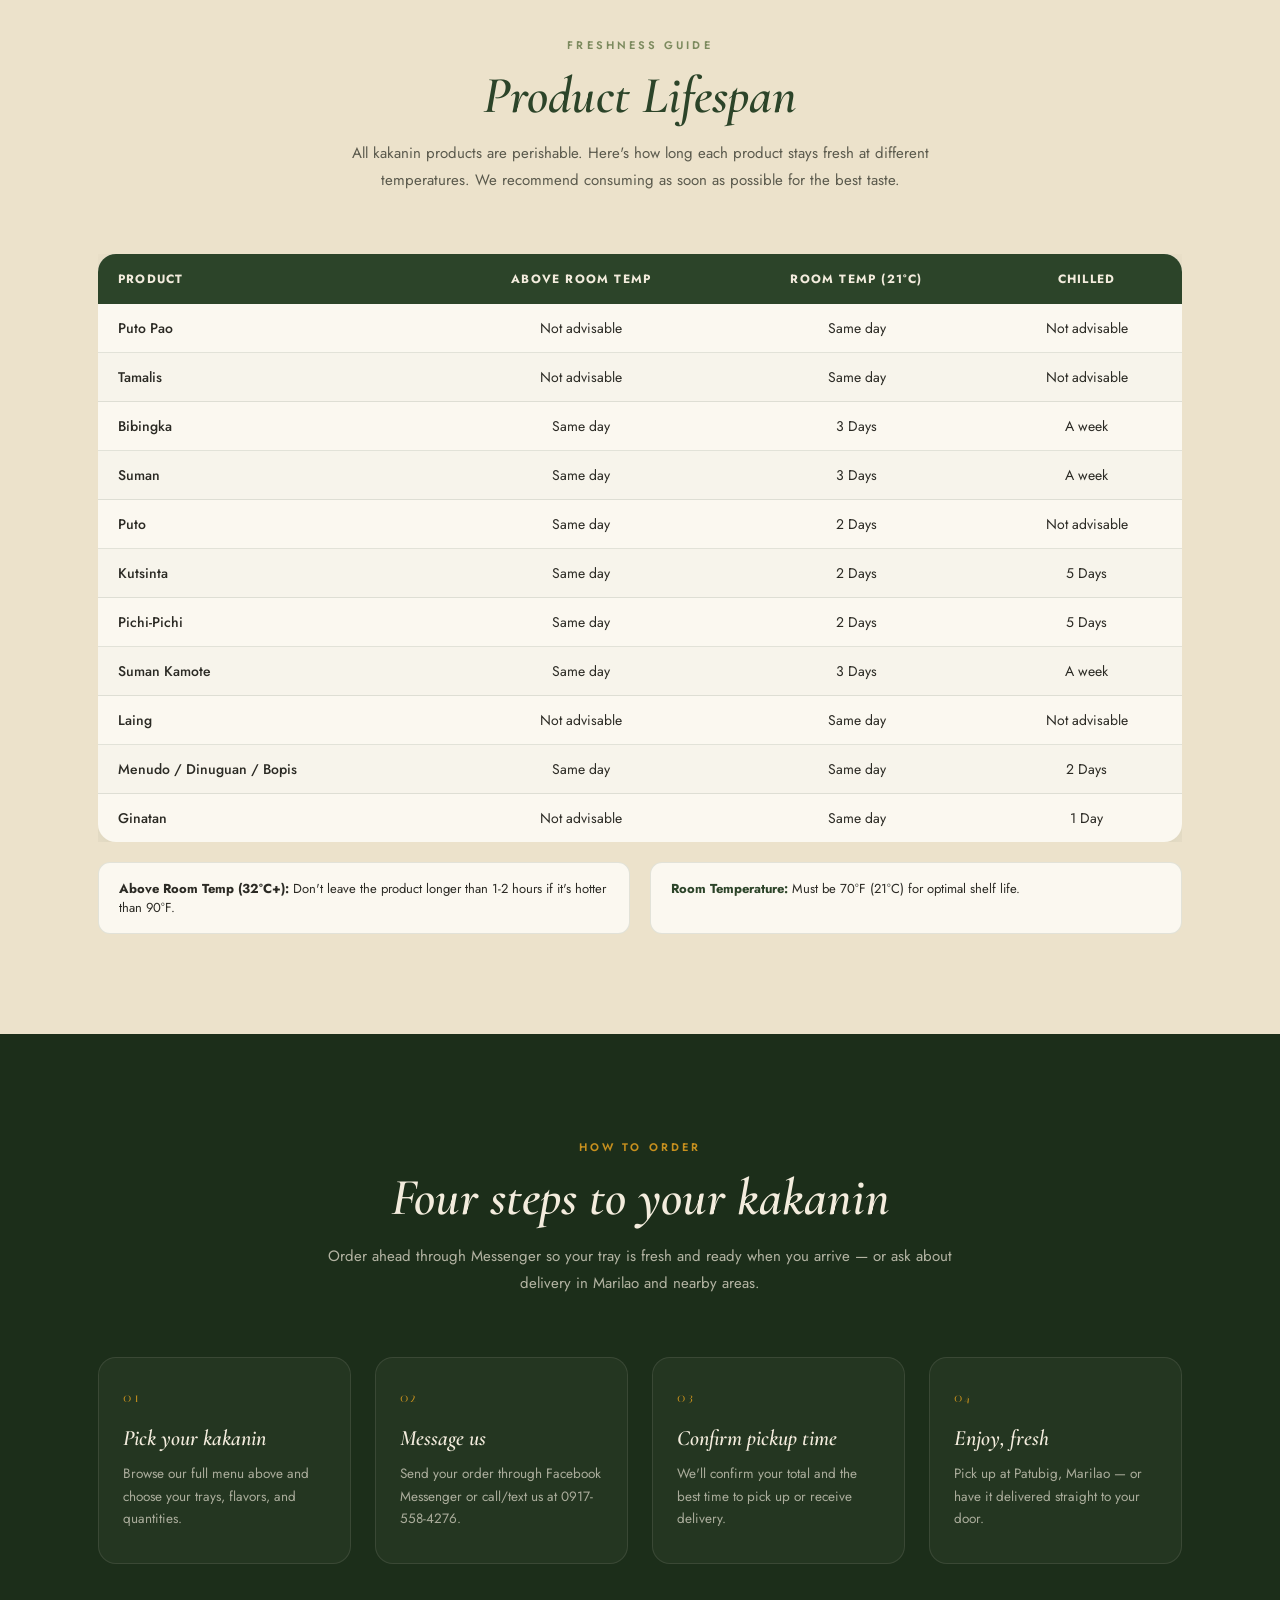
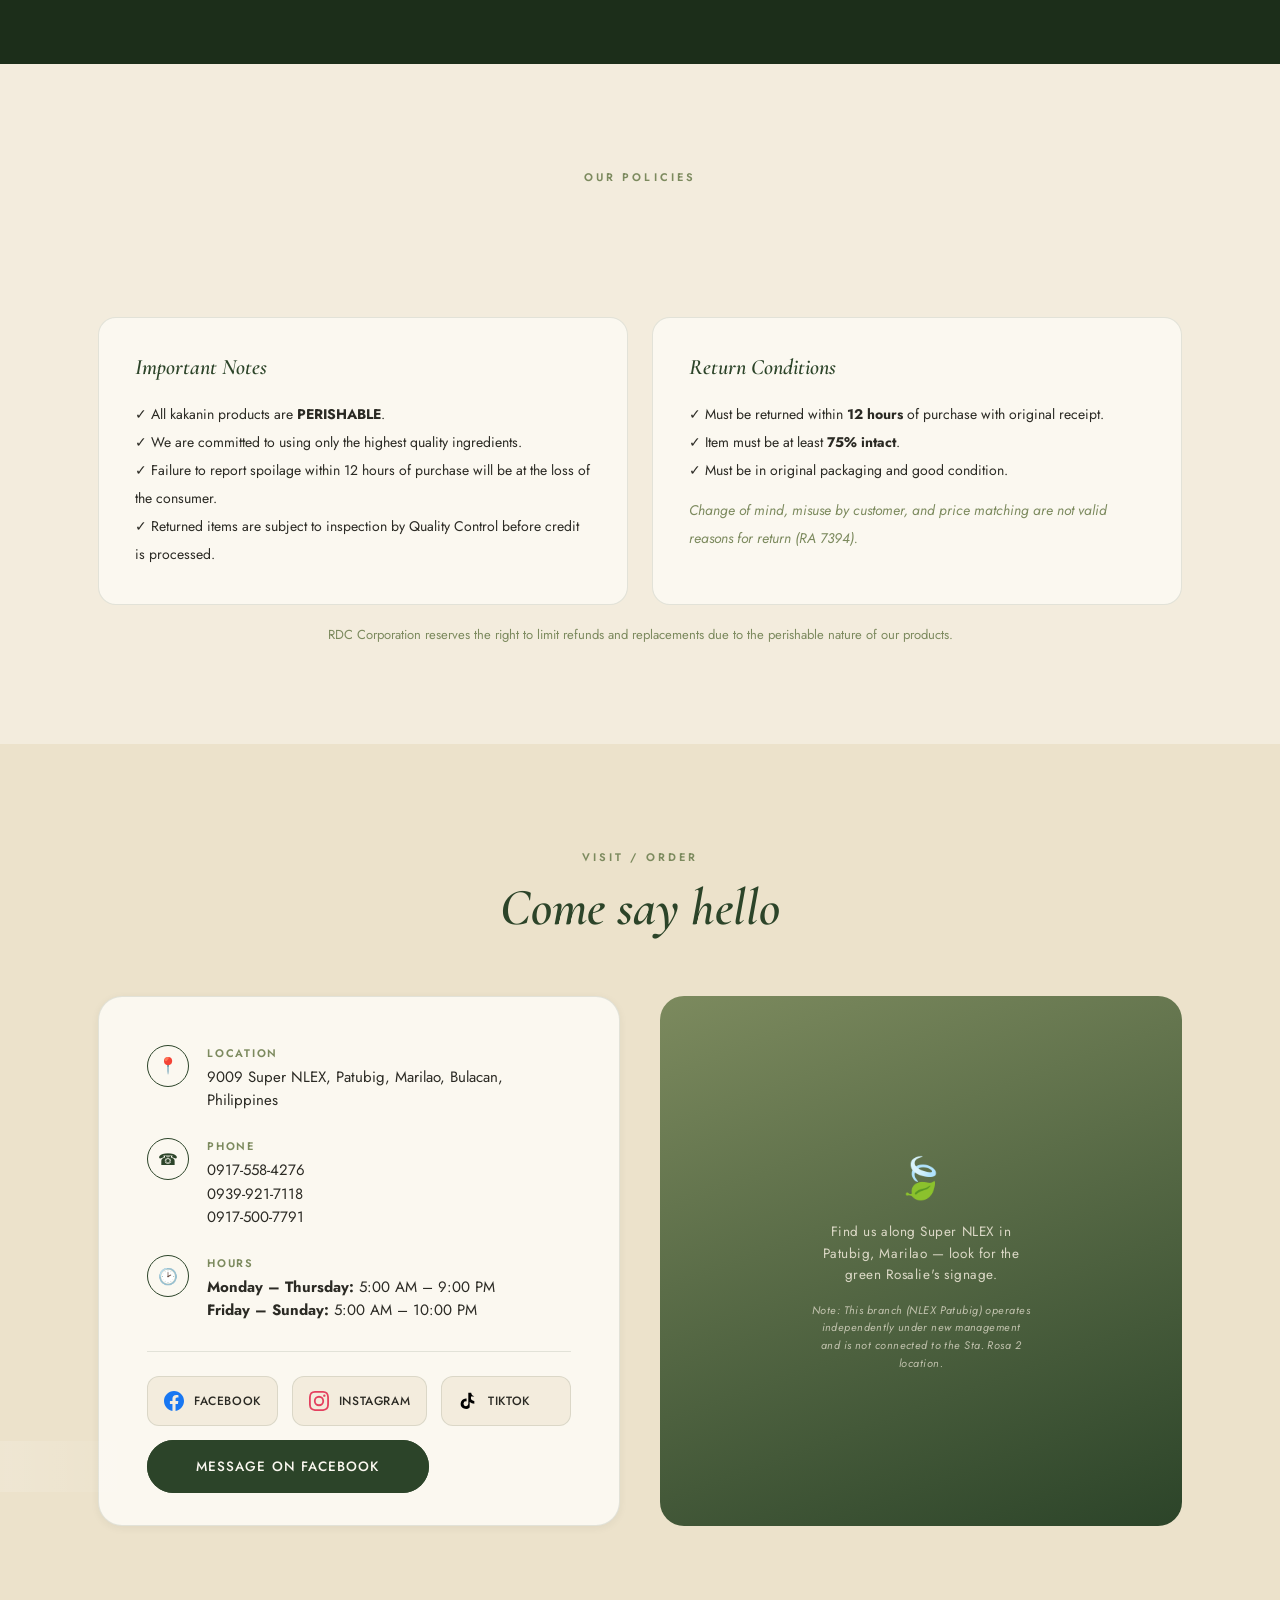
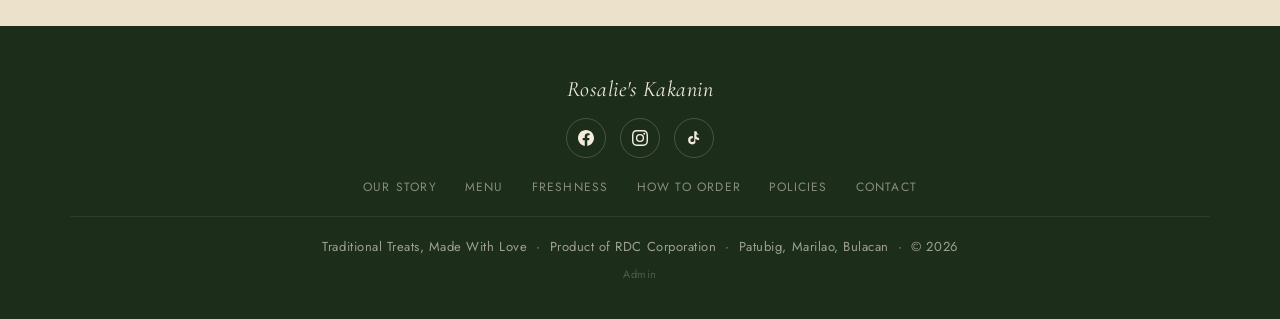
==== commit ffe8fc95: "Cache-bust CSS to force reload Co-Authored-By: Claude Sonnet 4.6 <noreply@anthropic.com>" ====
--- a/index.html
+++ b/index.html
@@ -12,7 +12,7 @@
 <link rel="preconnect" href="https://fonts.googleapis.com">
 <link rel="preconnect" href="https://fonts.gstatic.com" crossorigin>
 <link href="https://fonts.googleapis.com/css2?family=Cormorant+Garamond:ital,wght@0,400;0,500;0,600;1,400;1,500;1,600&family=Italiana&family=Jost:wght@300;400;500;600&display=swap" rel="stylesheet">
-<link rel="stylesheet" href="css/style.css">
+<link rel="stylesheet" href="css/style.css?v=2">
 </head>
 <body>
 
--- a/css/style.css
+++ b/css/style.css
@@ -279,9 +279,24 @@
   padding: 80px 28px 60px;
   text-align: center;
   overflow: hidden;
-}
-
-.leaf-corner { position: absolute; width: 230px; opacity: 0.9; }
+  background: url('../images/banners/hero-banner.jpg') center center / cover no-repeat;
+  min-height: 520px;
+  display: flex;
+  align-items: center;
+  justify-content: center;
+}
+.hero::before {
+  content: '';
+  position: absolute;
+  inset: 0;
+  background: rgba(243, 236, 221, 0.55);
+  backdrop-filter: blur(2px);
+  z-index: 0;
+}
+.hero > * { position: relative; z-index: 1; }
+.hero .wrap { position: relative; z-index: 1; }
+
+.leaf-corner { position: absolute; width: 230px; opacity: 0; pointer-events: none; }
 .leaf-corner.tl { top: -20px; left: -40px; transform: scaleX(1); }
 .leaf-corner.tr { top: -20px; right: -40px; transform: scaleX(-1); }
 .leaf-corner svg path, .leaf-corner svg ellipse { fill: var(--sage); opacity: 0.55; }
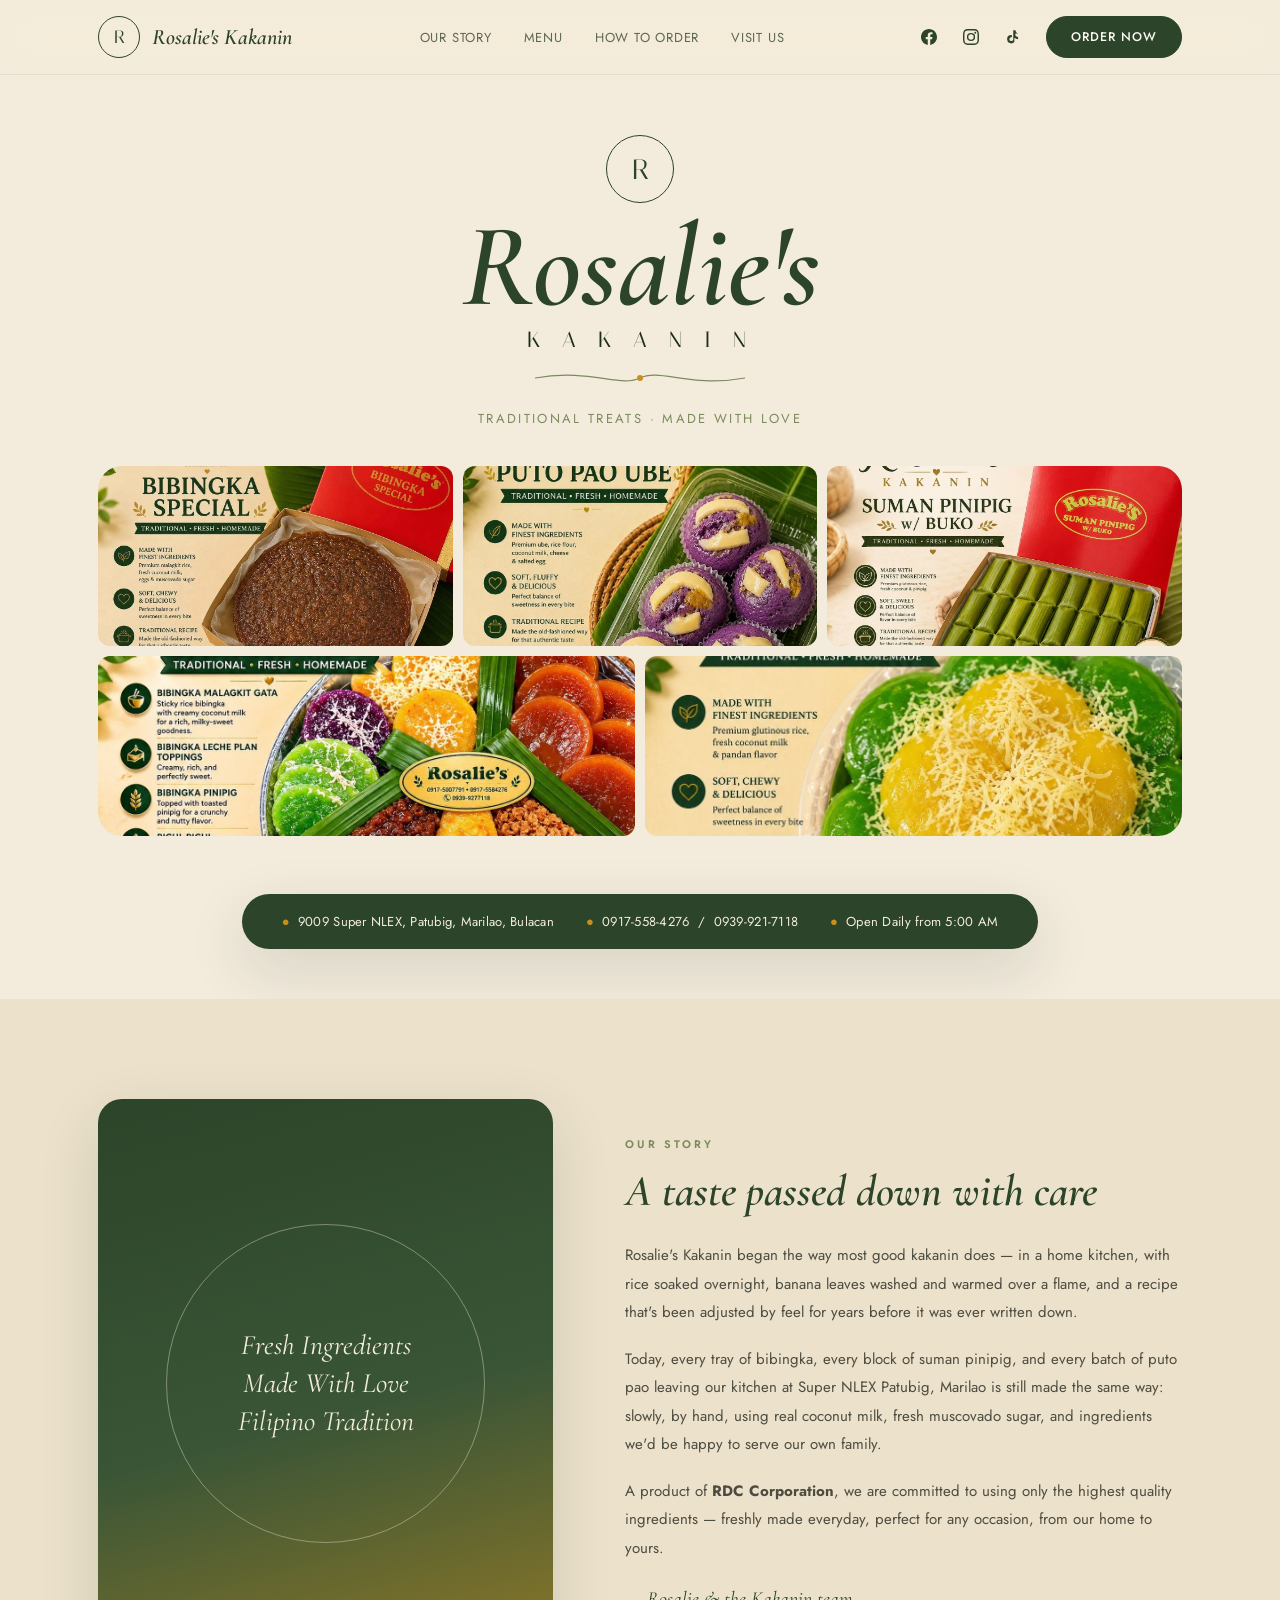
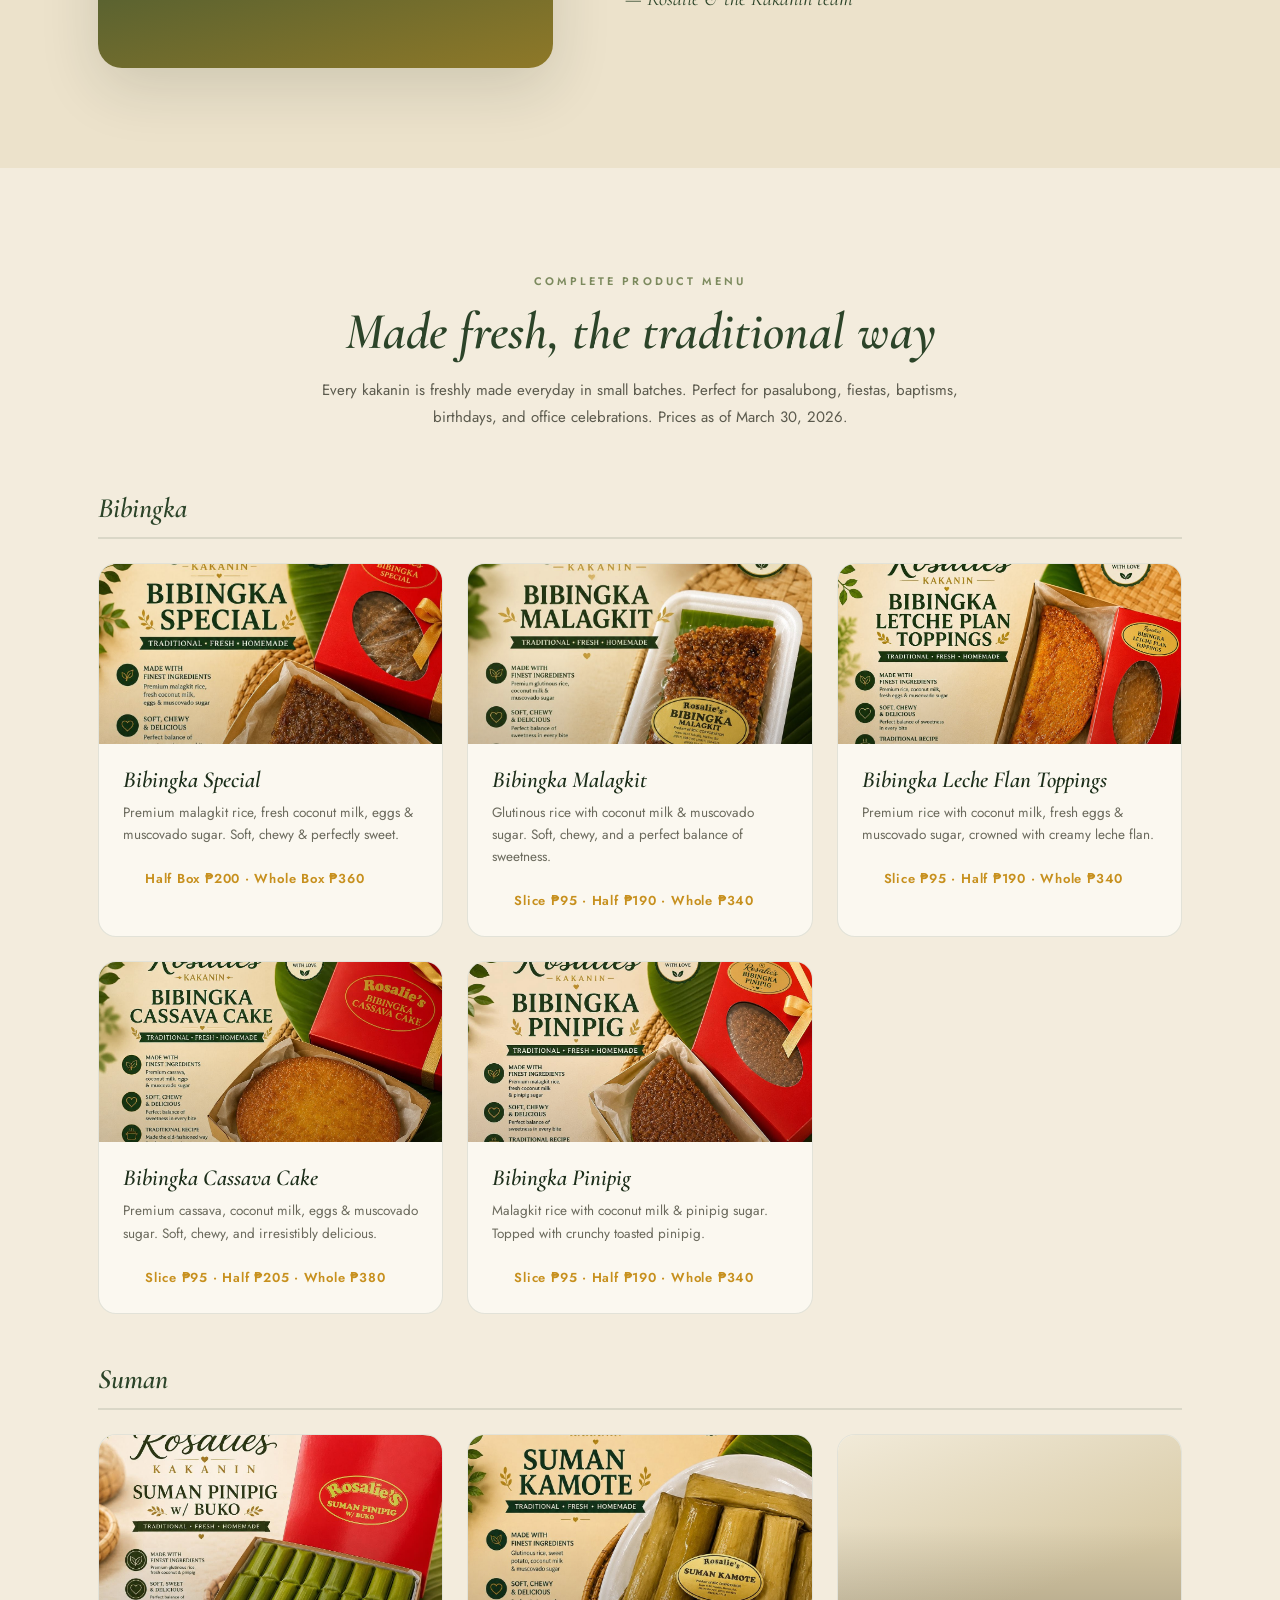
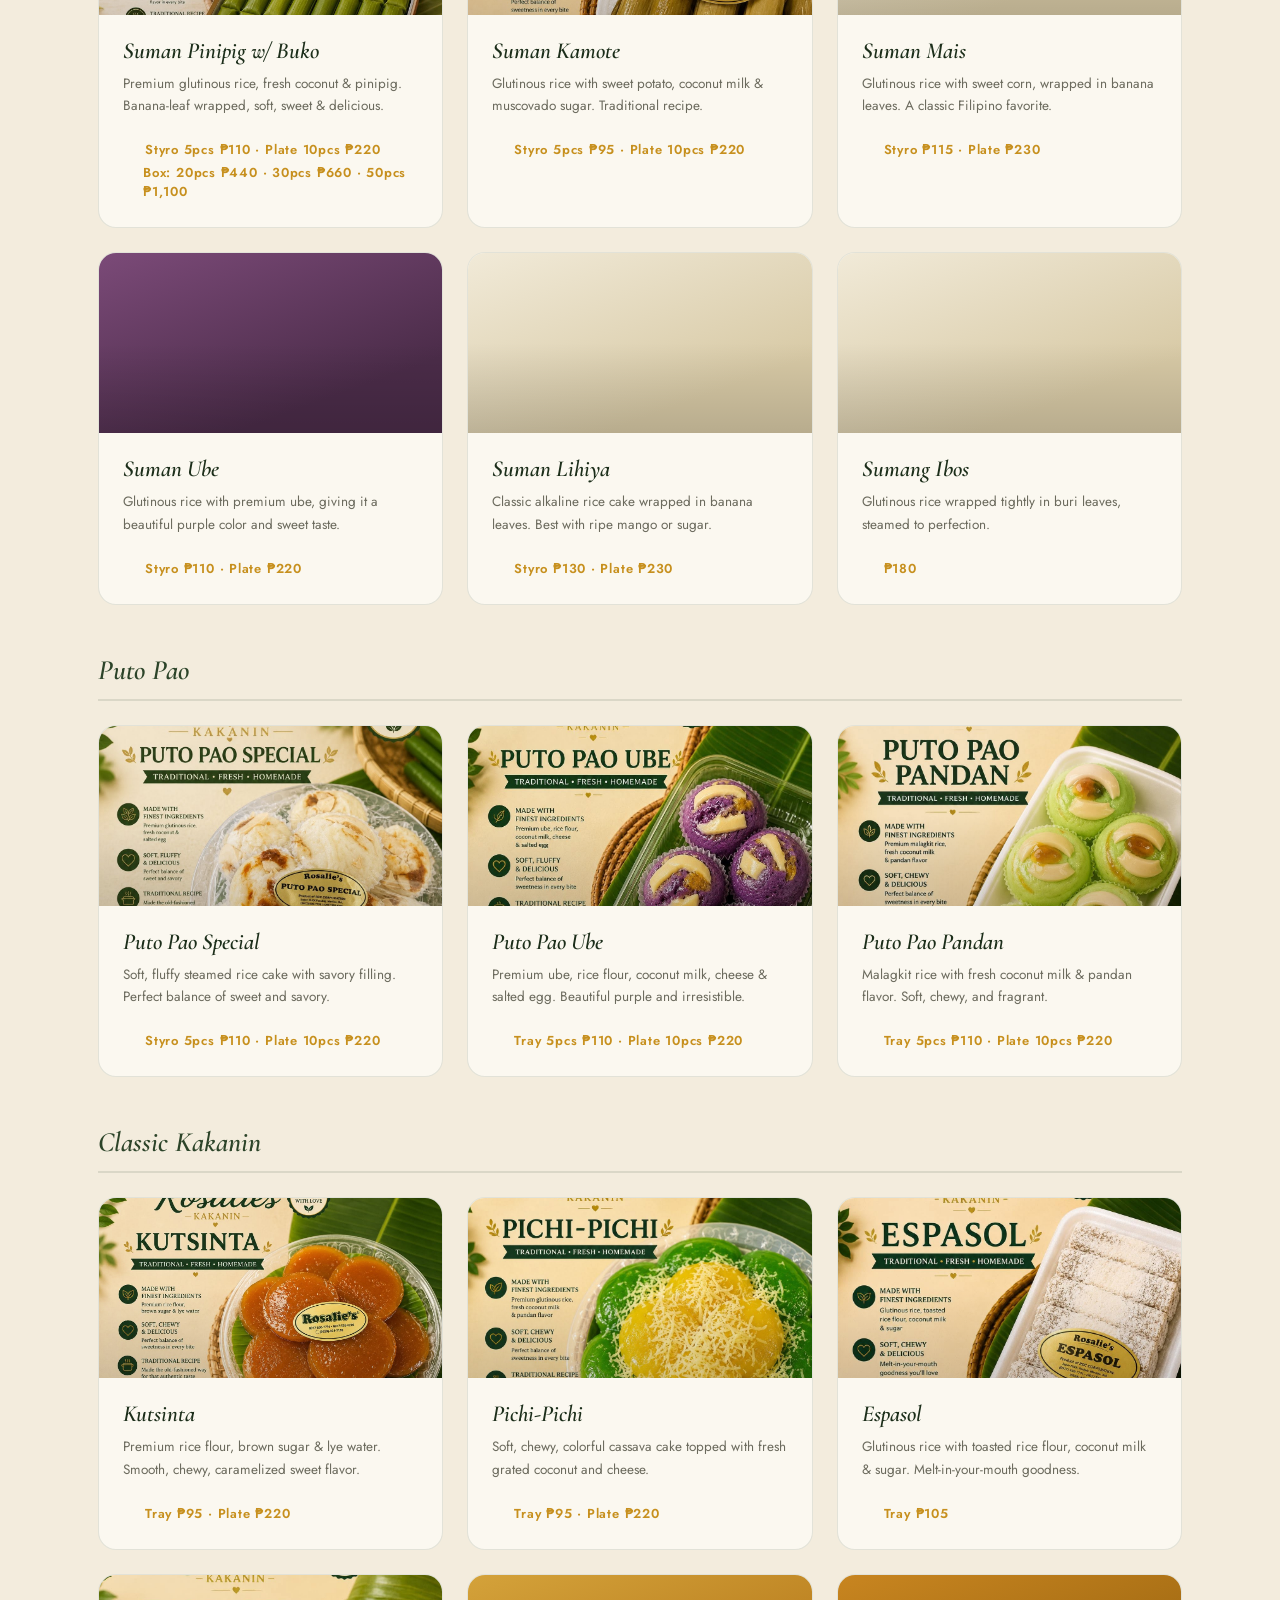
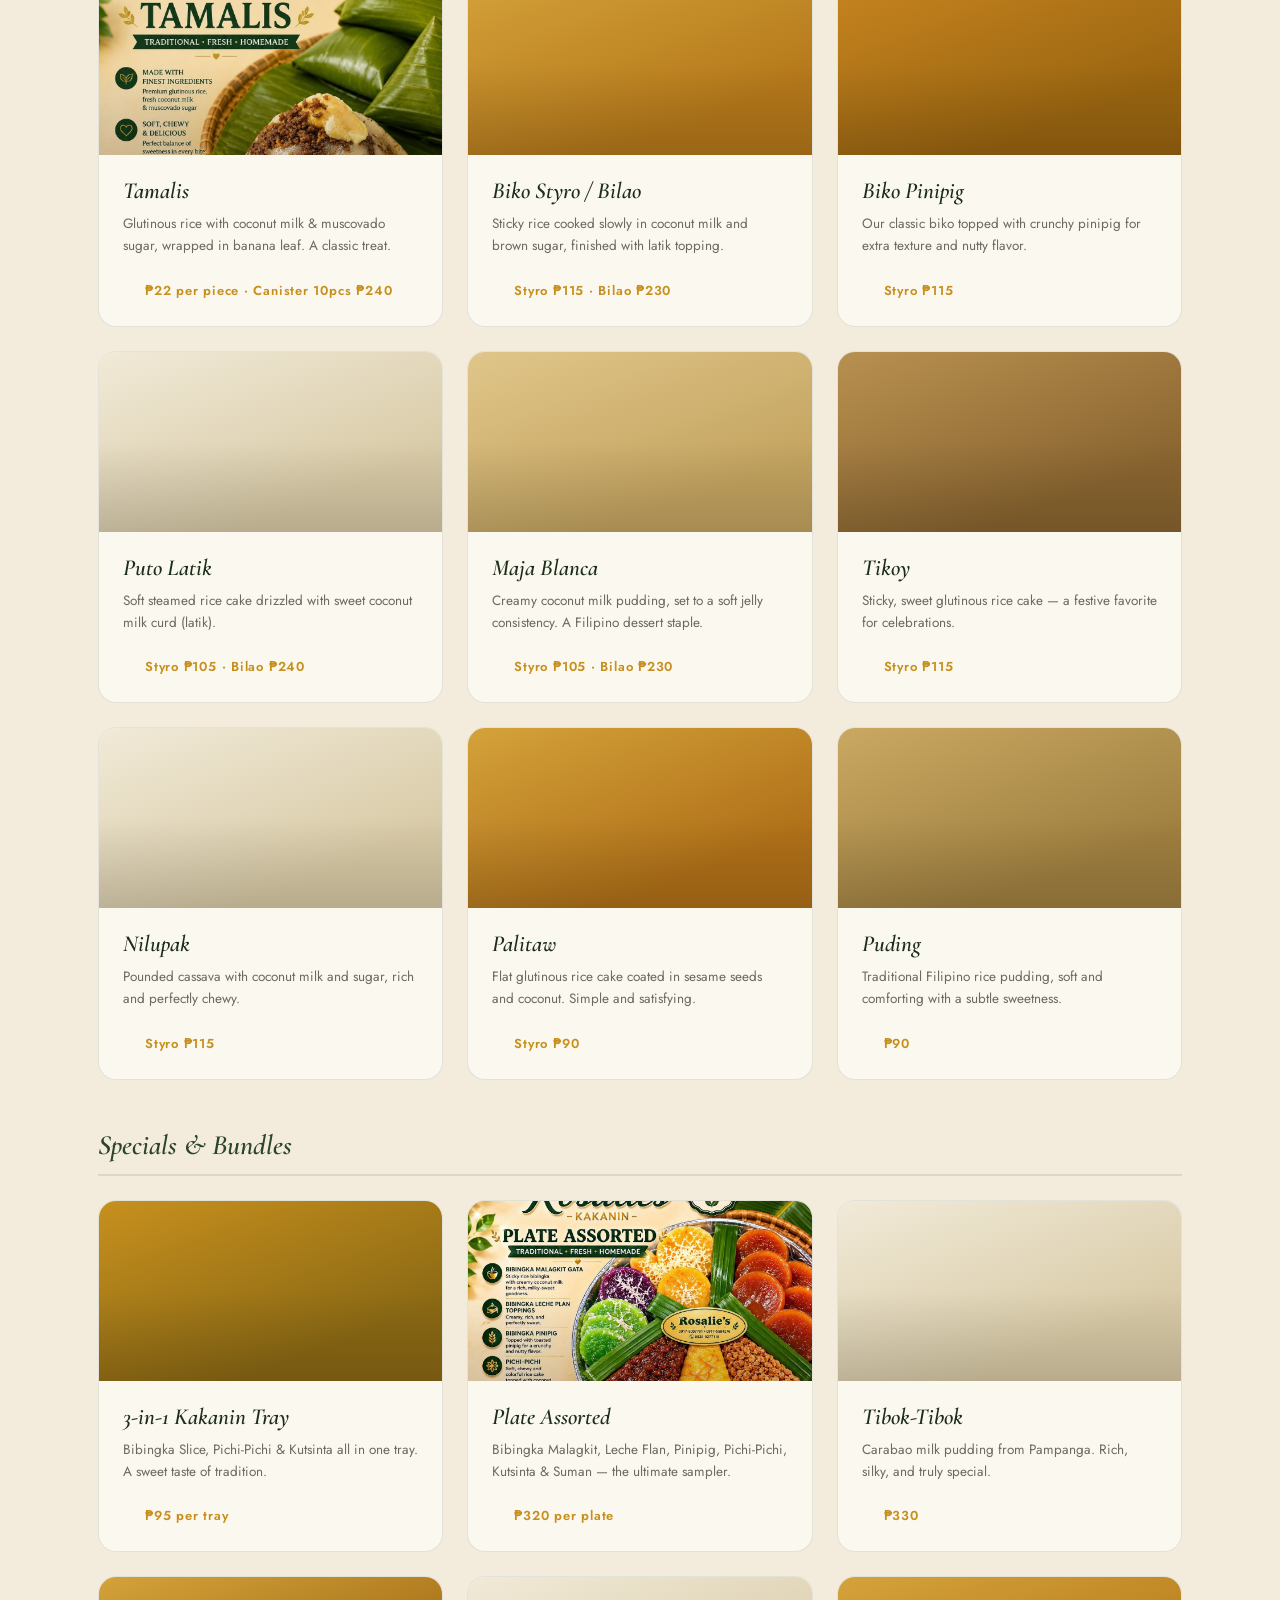
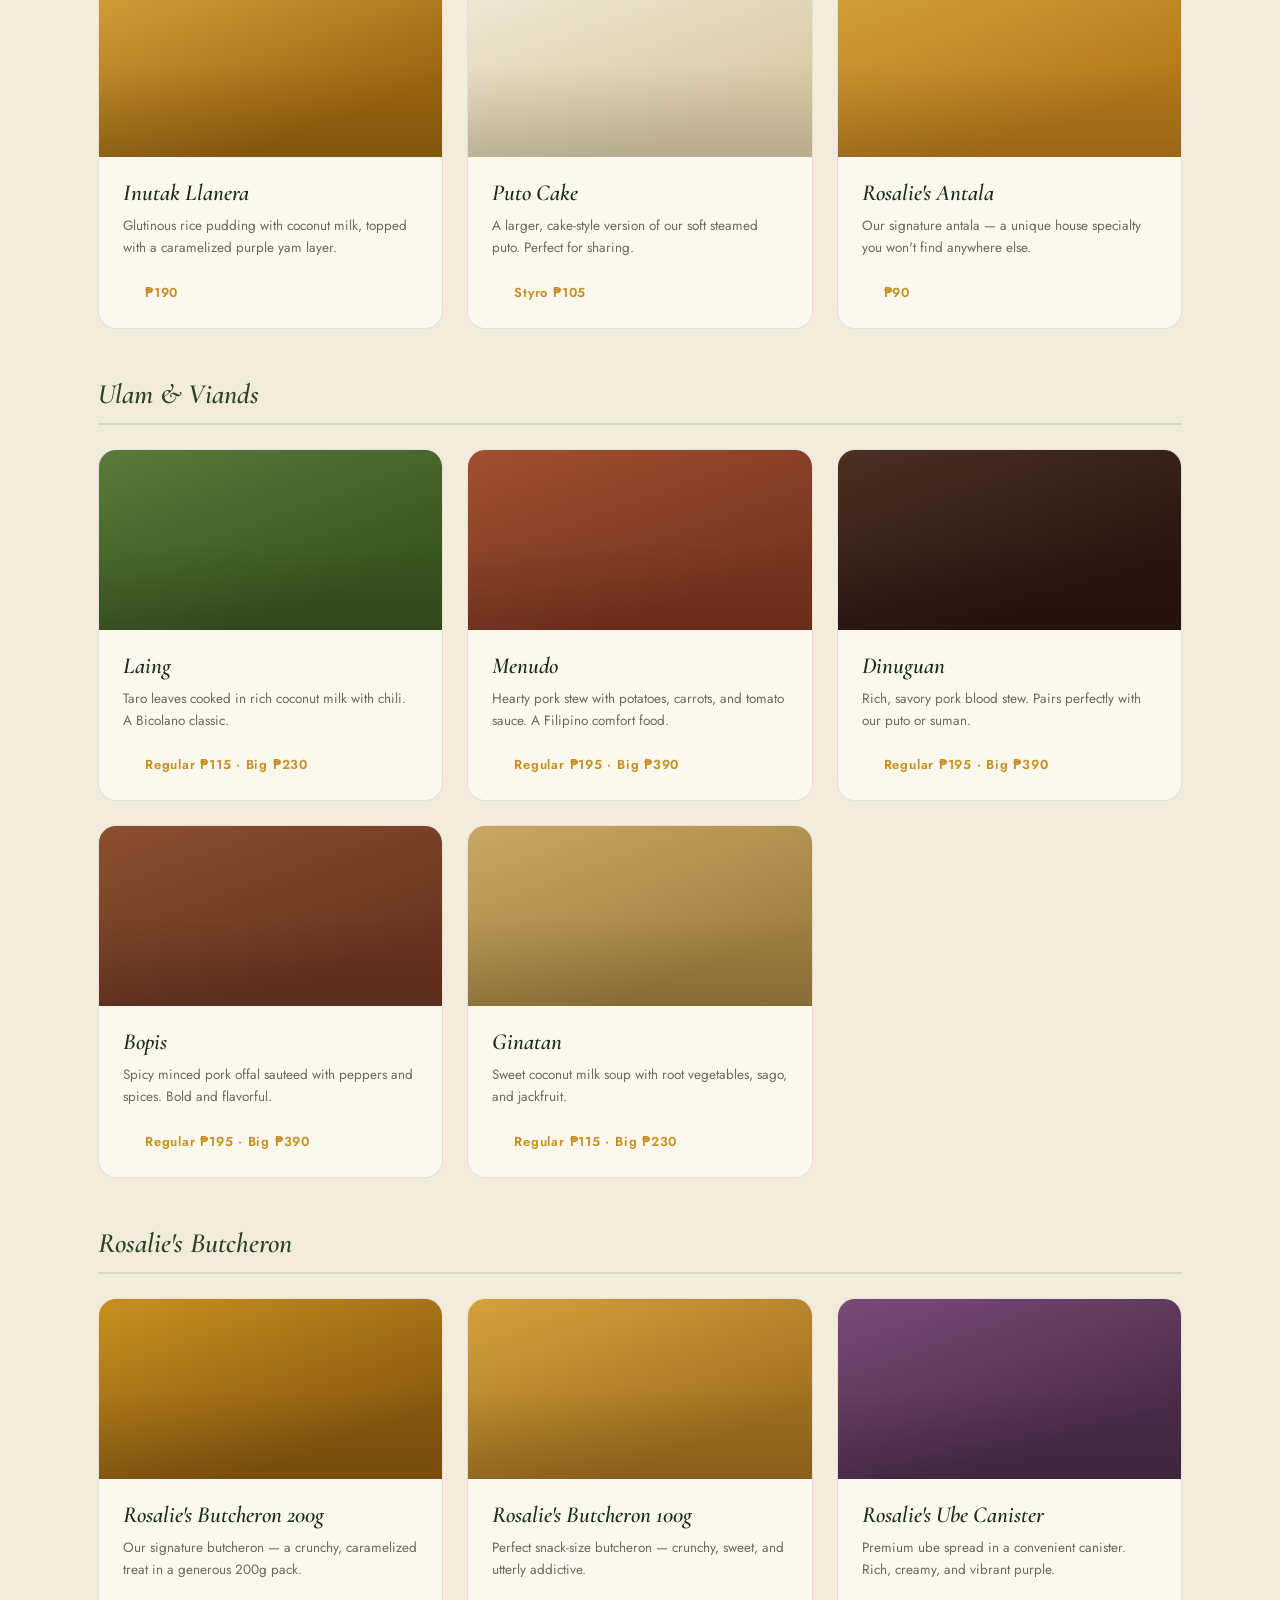
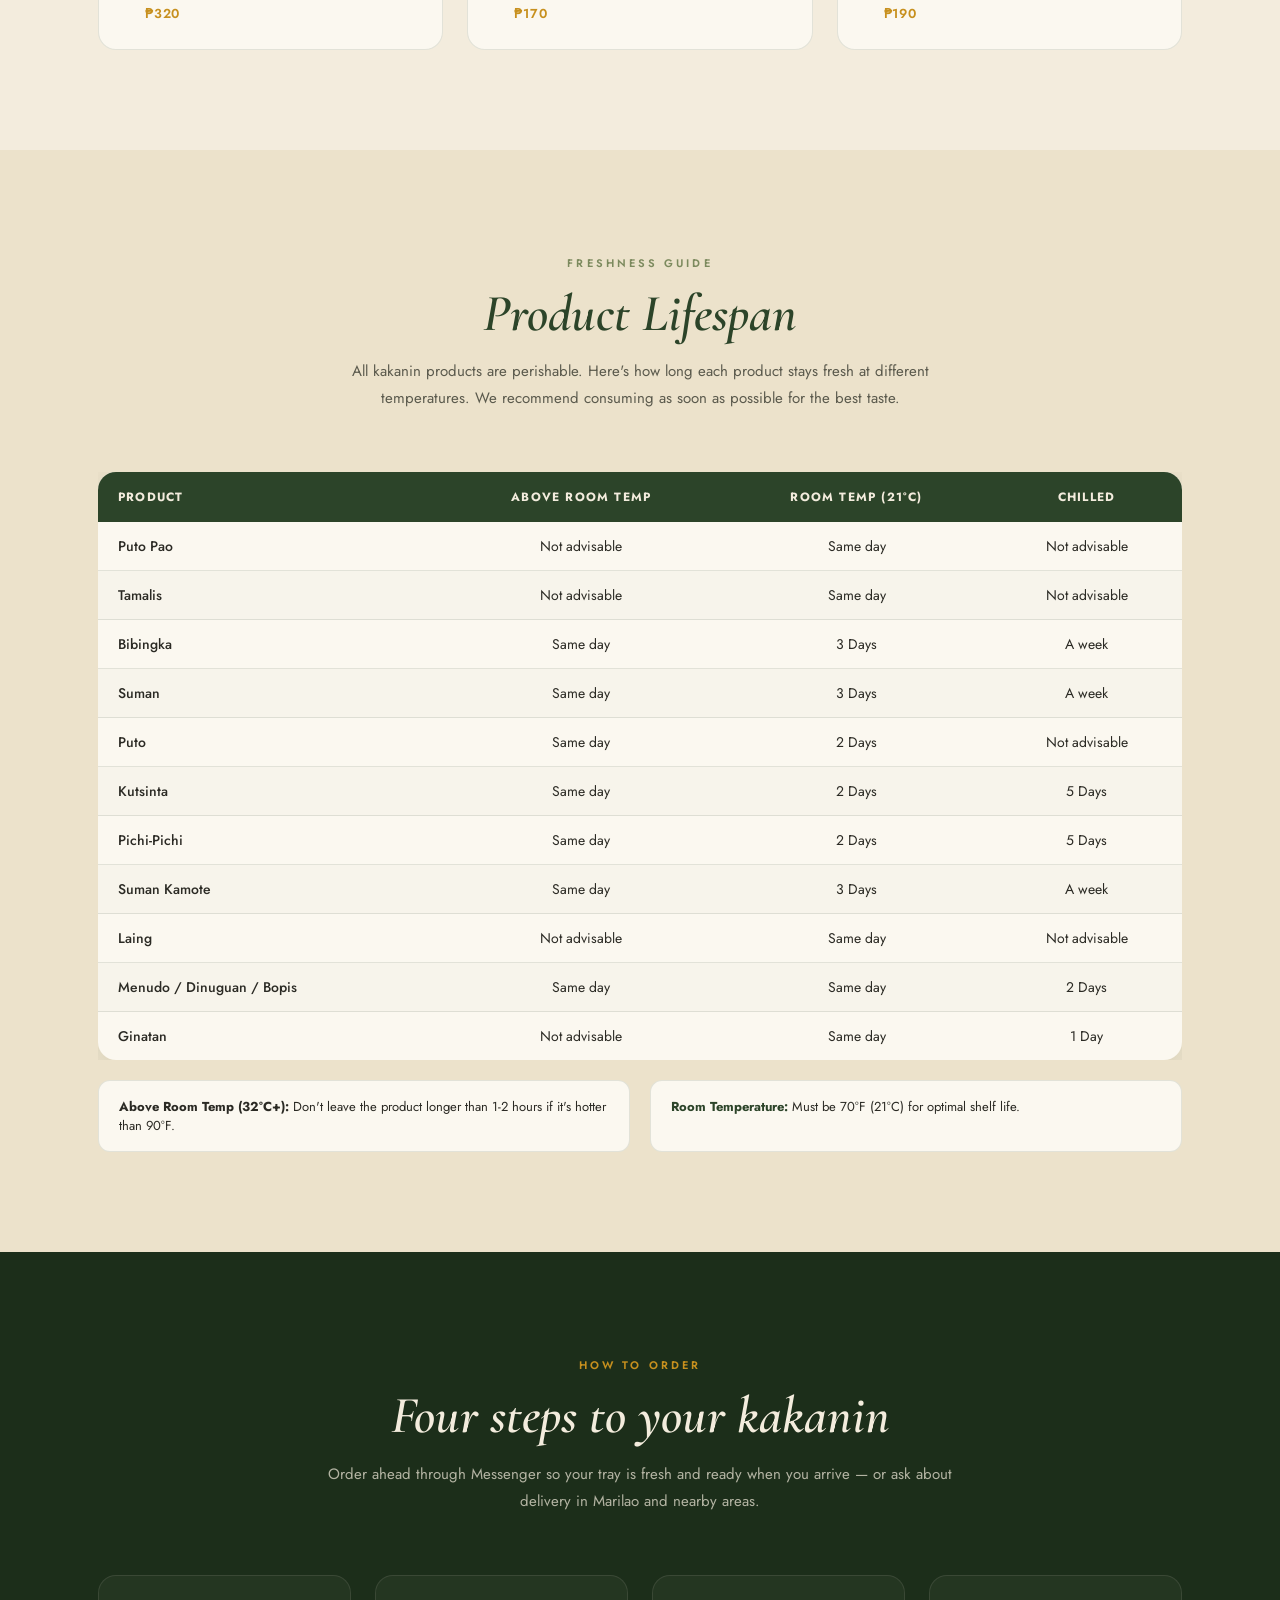
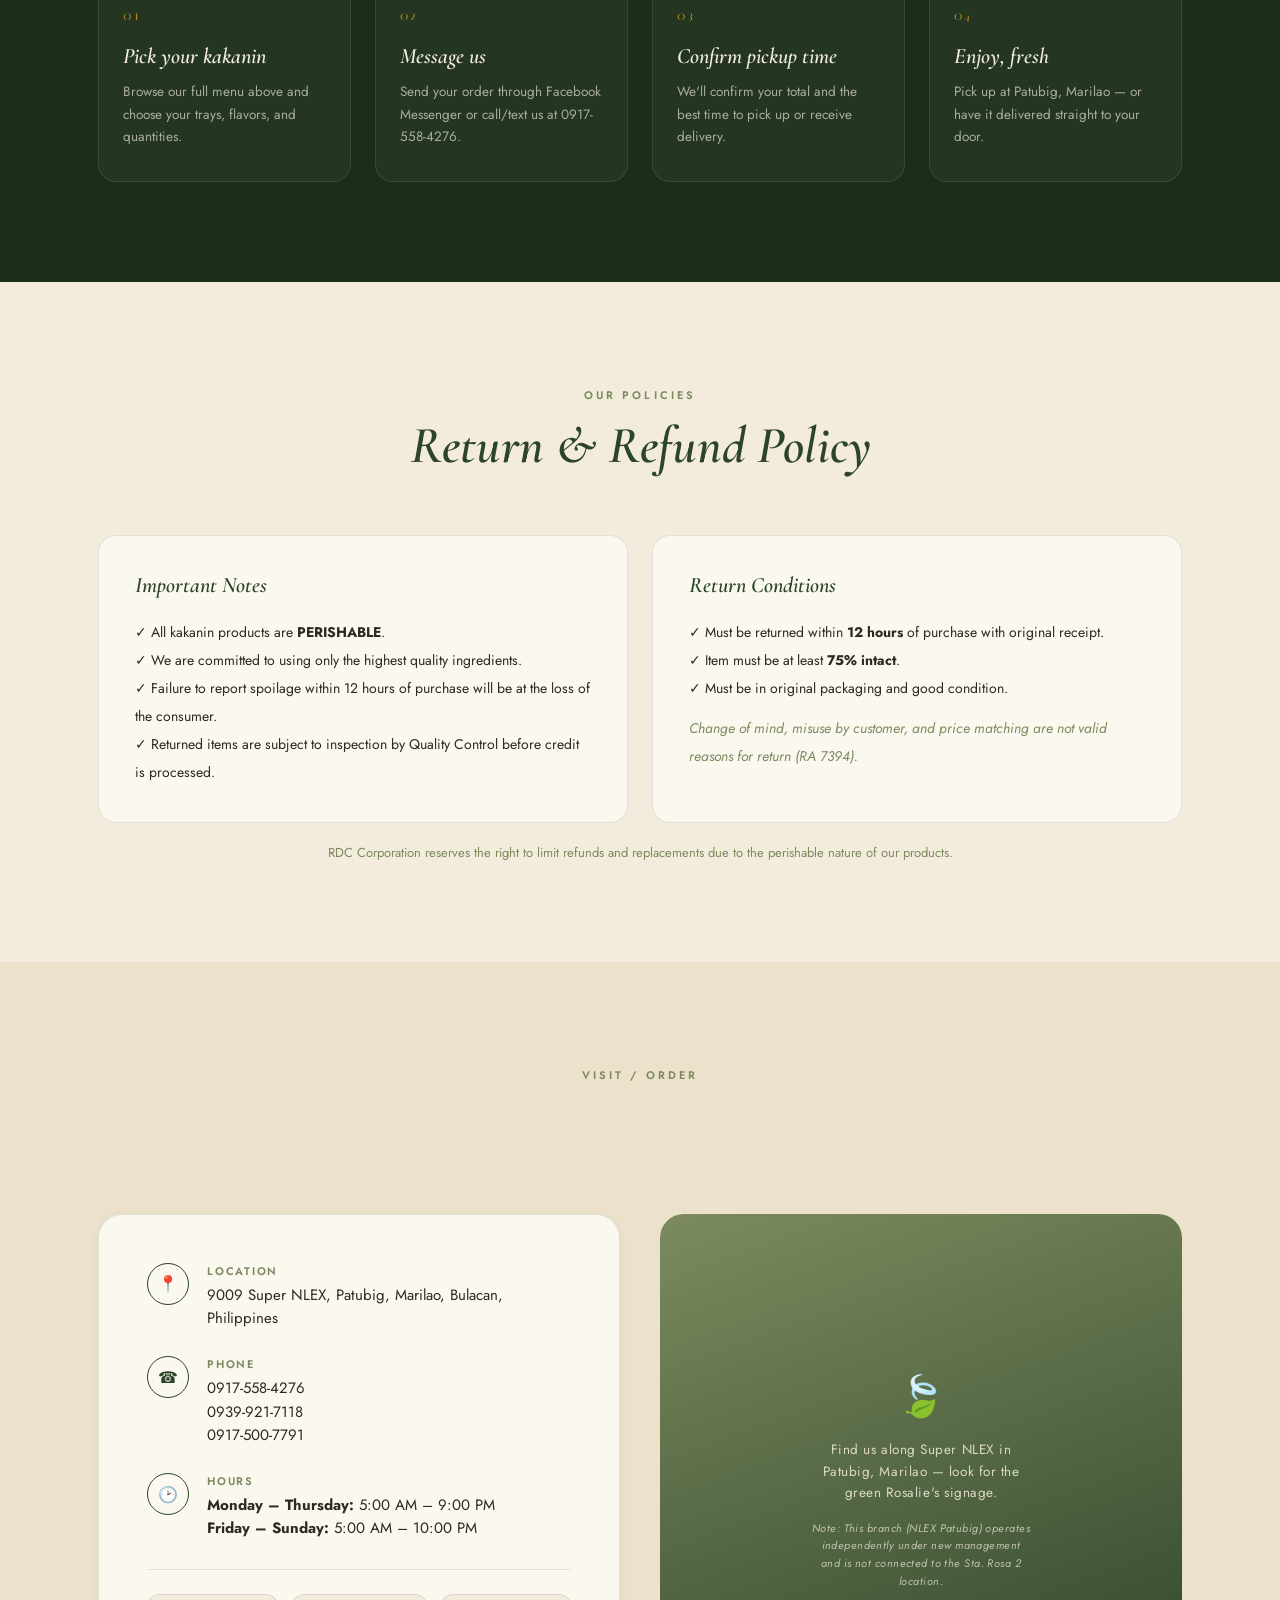
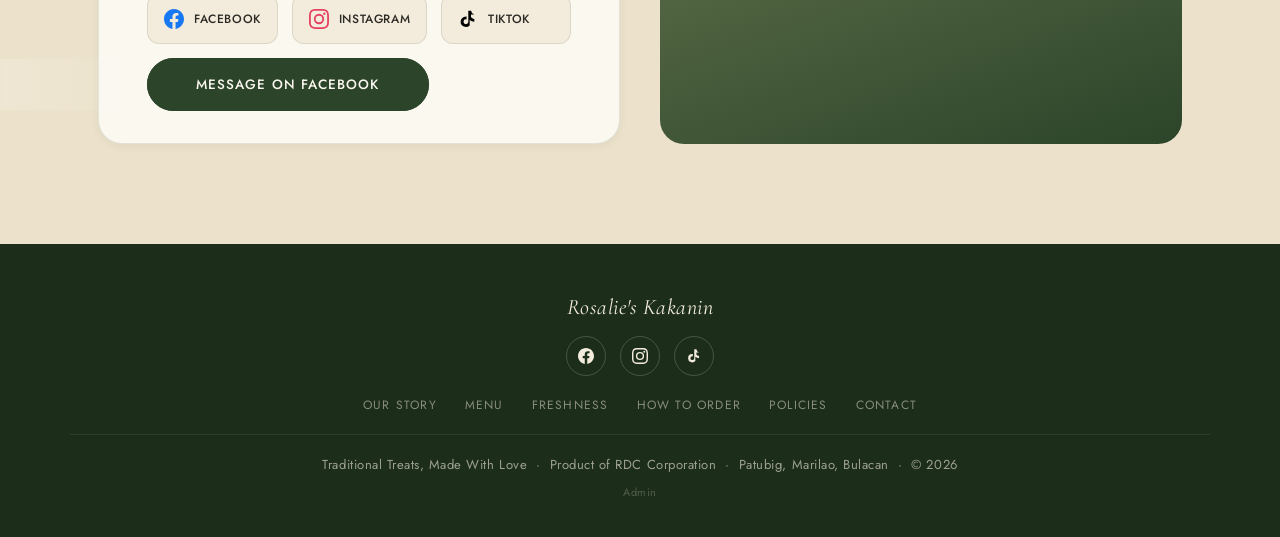
==== commit 2f250378: "Redesign hero with product photo mosaic - Replace banner with photo mosaic grid of real products - 5" ====
--- a/index.html
+++ b/index.html
@@ -12,7 +12,7 @@
 <link rel="preconnect" href="https://fonts.googleapis.com">
 <link rel="preconnect" href="https://fonts.gstatic.com" crossorigin>
 <link href="https://fonts.googleapis.com/css2?family=Cormorant+Garamond:ital,wght@0,400;0,500;0,600;1,400;1,500;1,600&family=Italiana&family=Jost:wght@300;400;500;600&display=swap" rel="stylesheet">
-<link rel="stylesheet" href="css/style.css?v=2">
+<link rel="stylesheet" href="css/style.css?v=3">
 </head>
 <body>
 
@@ -84,23 +84,6 @@
 
 <!-- Hero Section -->
 <section class="hero">
-  <svg class="leaf-corner tl" viewBox="0 0 200 200" xmlns="http://www.w3.org/2000/svg">
-    <path d="M10,10 C60,30 80,80 70,140 C100,100 150,90 190,120" stroke="#7C8A5E" stroke-width="2" fill="none" opacity="0.5"/>
-    <ellipse cx="40" cy="35" rx="14" ry="7" fill="#7C8A5E" transform="rotate(40 40 35)"/>
-    <ellipse cx="60" cy="65" rx="16" ry="8" fill="#7C8A5E" transform="rotate(70 60 65)"/>
-    <ellipse cx="65" cy="105" rx="15" ry="7.5" fill="#7C8A5E" transform="rotate(110 65 105)"/>
-    <ellipse cx="120" cy="105" rx="14" ry="7" fill="#7C8A5E" transform="rotate(20 120 105)"/>
-    <ellipse cx="160" cy="118" rx="13" ry="6.5" fill="#7C8A5E" transform="rotate(10 160 118)"/>
-  </svg>
-  <svg class="leaf-corner tr" viewBox="0 0 200 200" xmlns="http://www.w3.org/2000/svg">
-    <path d="M10,10 C60,30 80,80 70,140 C100,100 150,90 190,120" stroke="#7C8A5E" stroke-width="2" fill="none" opacity="0.5"/>
-    <ellipse cx="40" cy="35" rx="14" ry="7" fill="#7C8A5E" transform="rotate(40 40 35)"/>
-    <ellipse cx="60" cy="65" rx="16" ry="8" fill="#7C8A5E" transform="rotate(70 60 65)"/>
-    <ellipse cx="65" cy="105" rx="15" ry="7.5" fill="#7C8A5E" transform="rotate(110 65 105)"/>
-    <ellipse cx="120" cy="105" rx="14" ry="7" fill="#7C8A5E" transform="rotate(20 120 105)"/>
-    <ellipse cx="160" cy="118" rx="13" ry="6.5" fill="#7C8A5E" transform="rotate(10 160 118)"/>
-  </svg>
-
   <div class="wrap">
     <div class="crest">R</div>
     <h1 class="brand">Rosalie's</h1>
@@ -113,12 +96,27 @@
     </div>
     <div class="tagline">Traditional Treats &middot; Made With Love</div>
 
-    <div class="hero-photo-row">
-      <div class="kakanin-tile ube"><div class="label">Puto Pao Ube</div></div>
-      <div class="kakanin-tile bibingka"><div class="label">Bibingka</div></div>
-      <div class="kakanin-tile coconut"><div class="label">Espasol</div></div>
-      <div class="kakanin-tile biko"><div class="label">Kutsinta</div></div>
-      <div class="kakanin-tile pandan"><div class="label">Suman Pinipig</div></div>
+    <div class="hero-mosaic">
+      <div class="mosaic-item">
+        <img src="images/products/bibingka-special-box.jpg" alt="Bibingka Special" loading="eager">
+        <span class="mosaic-label">Bibingka Special</span>
+      </div>
+      <div class="mosaic-item">
+        <img src="images/products/puto-pao-ube.jpg" alt="Puto Pao Ube" loading="eager">
+        <span class="mosaic-label">Puto Pao Ube</span>
+      </div>
+      <div class="mosaic-item">
+        <img src="images/products/suman-pinipig.jpg" alt="Suman Pinipig" loading="eager">
+        <span class="mosaic-label">Suman Pinipig</span>
+      </div>
+      <div class="mosaic-item">
+        <img src="images/products/plate-assorted.jpg" alt="Plate Assorted" loading="eager">
+        <span class="mosaic-label">Plate Assorted</span>
+      </div>
+      <div class="mosaic-item">
+        <img src="images/products/pichi-pichi.jpg" alt="Pichi-Pichi" loading="eager">
+        <span class="mosaic-label">Pichi-Pichi</span>
+      </div>
     </div>
 
     <div class="strip-info">
--- a/css/style.css
+++ b/css/style.css
@@ -276,30 +276,72 @@
    ============================================ */
 .hero {
   position: relative;
-  padding: 80px 28px 60px;
+  padding: 60px 28px 50px;
   text-align: center;
   overflow: hidden;
-  background: url('../images/banners/hero-banner.jpg') center center / cover no-repeat;
-  min-height: 520px;
-  display: flex;
-  align-items: center;
-  justify-content: center;
-}
-.hero::before {
+}
+
+.leaf-corner { display: none; }
+
+/* Hero Photo Mosaic */
+.hero-mosaic {
+  display: grid;
+  grid-template-columns: repeat(6, 1fr);
+  grid-template-rows: 180px 180px;
+  gap: 10px;
+  margin-top: 36px;
+  margin-bottom: 10px;
+  border-radius: var(--radius-lg);
+  overflow: hidden;
+}
+.hero-mosaic .mosaic-item {
+  border-radius: var(--radius-sm);
+  overflow: hidden;
+  position: relative;
+  opacity: 0;
+  transform: translateY(20px);
+  animation: tileRise 0.6s ease forwards;
+}
+.hero-mosaic .mosaic-item:nth-child(1) { grid-column: span 2; animation-delay: 0.05s; }
+.hero-mosaic .mosaic-item:nth-child(2) { grid-column: span 2; animation-delay: 0.15s; }
+.hero-mosaic .mosaic-item:nth-child(3) { grid-column: span 2; animation-delay: 0.25s; }
+.hero-mosaic .mosaic-item:nth-child(4) { grid-column: span 3; animation-delay: 0.35s; }
+.hero-mosaic .mosaic-item:nth-child(5) { grid-column: span 3; animation-delay: 0.45s; }
+.hero-mosaic .mosaic-item img {
+  width: 100%;
+  height: 100%;
+  object-fit: cover;
+  object-position: center 40%;
+  transition: transform 0.6s cubic-bezier(0.25, 0.46, 0.45, 0.94);
+}
+.hero-mosaic .mosaic-item:hover img {
+  transform: scale(1.08);
+}
+.hero-mosaic .mosaic-item::after {
   content: '';
   position: absolute;
   inset: 0;
-  background: rgba(243, 236, 221, 0.55);
-  backdrop-filter: blur(2px);
-  z-index: 0;
-}
-.hero > * { position: relative; z-index: 1; }
-.hero .wrap { position: relative; z-index: 1; }
-
-.leaf-corner { position: absolute; width: 230px; opacity: 0; pointer-events: none; }
-.leaf-corner.tl { top: -20px; left: -40px; transform: scaleX(1); }
-.leaf-corner.tr { top: -20px; right: -40px; transform: scaleX(-1); }
-.leaf-corner svg path, .leaf-corner svg ellipse { fill: var(--sage); opacity: 0.55; }
+  background: linear-gradient(180deg, transparent 40%, rgba(28, 46, 26, 0.35));
+  opacity: 0;
+  transition: opacity var(--transition-smooth);
+}
+.hero-mosaic .mosaic-item:hover::after { opacity: 1; }
+.hero-mosaic .mosaic-item .mosaic-label {
+  position: absolute;
+  bottom: 0;
+  left: 0;
+  right: 0;
+  padding: 12px 16px;
+  color: #fff;
+  font-size: 13px;
+  font-weight: 500;
+  letter-spacing: 0.06em;
+  text-transform: uppercase;
+  z-index: 2;
+  transform: translateY(100%);
+  transition: transform 0.4s cubic-bezier(0.25, 0.46, 0.45, 0.94);
+}
+.hero-mosaic .mosaic-item:hover .mosaic-label { transform: translateY(0); }
 
 .hero .crest {
   width: 68px; height: 68px;
@@ -970,7 +1012,12 @@
   .menu-grid { grid-template-columns: repeat(2, 1fr); }
   .steps { grid-template-columns: repeat(2, 1fr); }
   .gallery-row { grid-template-columns: repeat(3, 1fr); }
-  .leaf-corner { width: 130px; }
+  .hero-mosaic { grid-template-columns: repeat(2, 1fr); grid-template-rows: 150px 150px 150px; }
+  .hero-mosaic .mosaic-item:nth-child(1) { grid-column: span 1; }
+  .hero-mosaic .mosaic-item:nth-child(2) { grid-column: span 1; }
+  .hero-mosaic .mosaic-item:nth-child(3) { grid-column: span 2; }
+  .hero-mosaic .mosaic-item:nth-child(4) { grid-column: span 1; }
+  .hero-mosaic .mosaic-item:nth-child(5) { grid-column: span 1; }
   section { padding: 70px 0; }
   .about-art { max-height: 350px; }
   .social-links-section { flex-direction: column; }
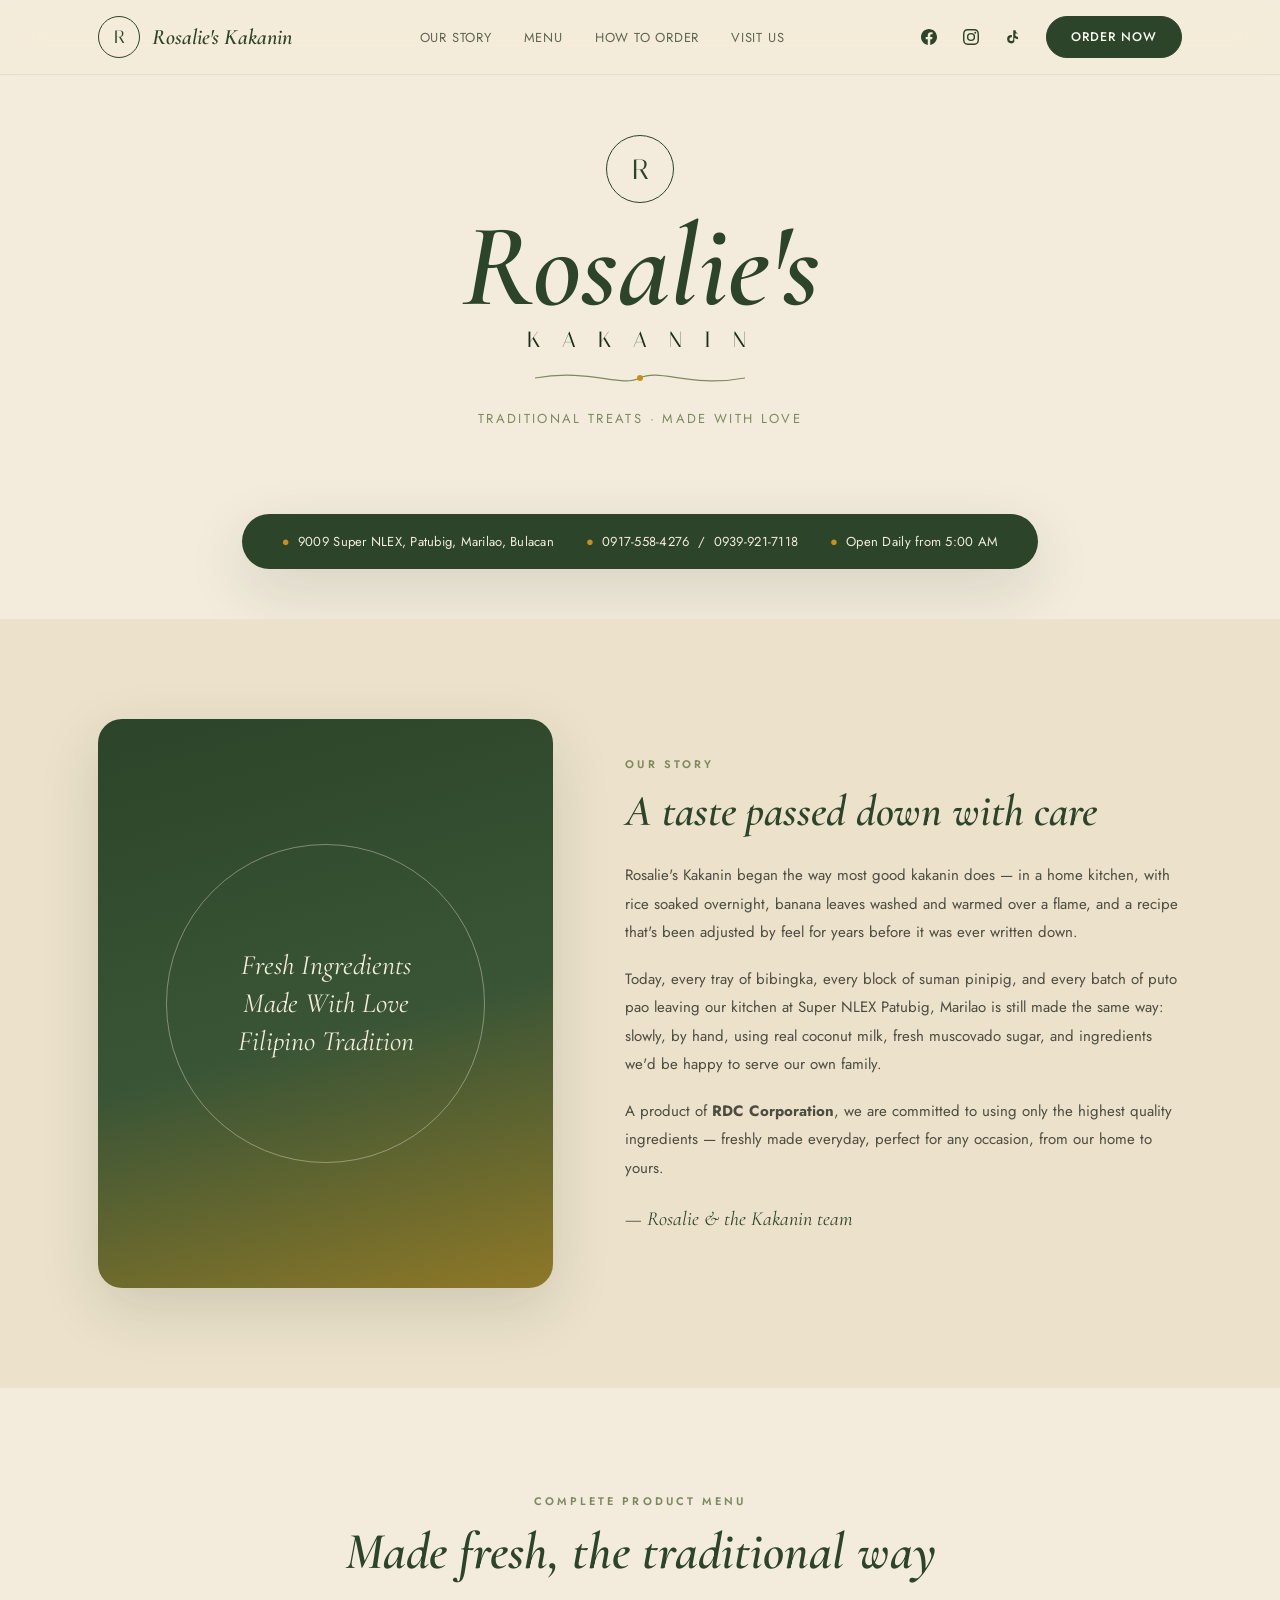
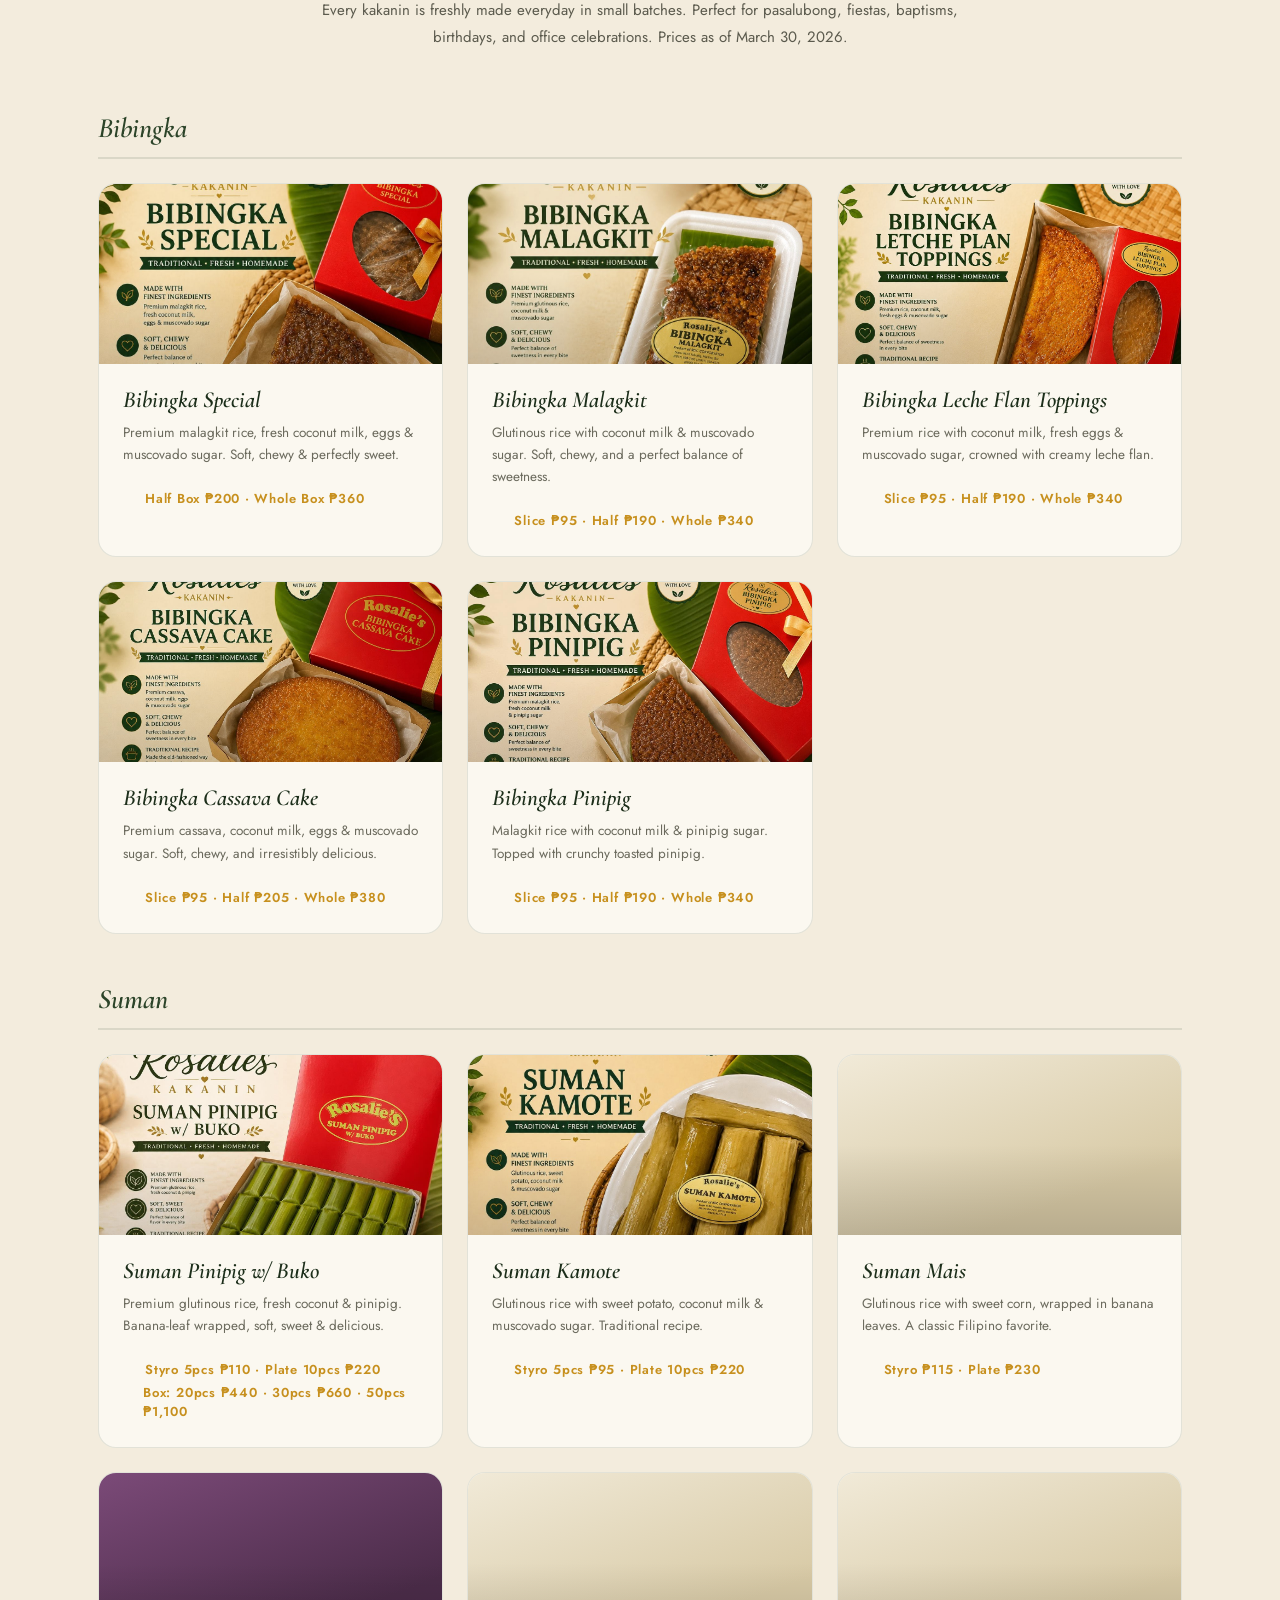
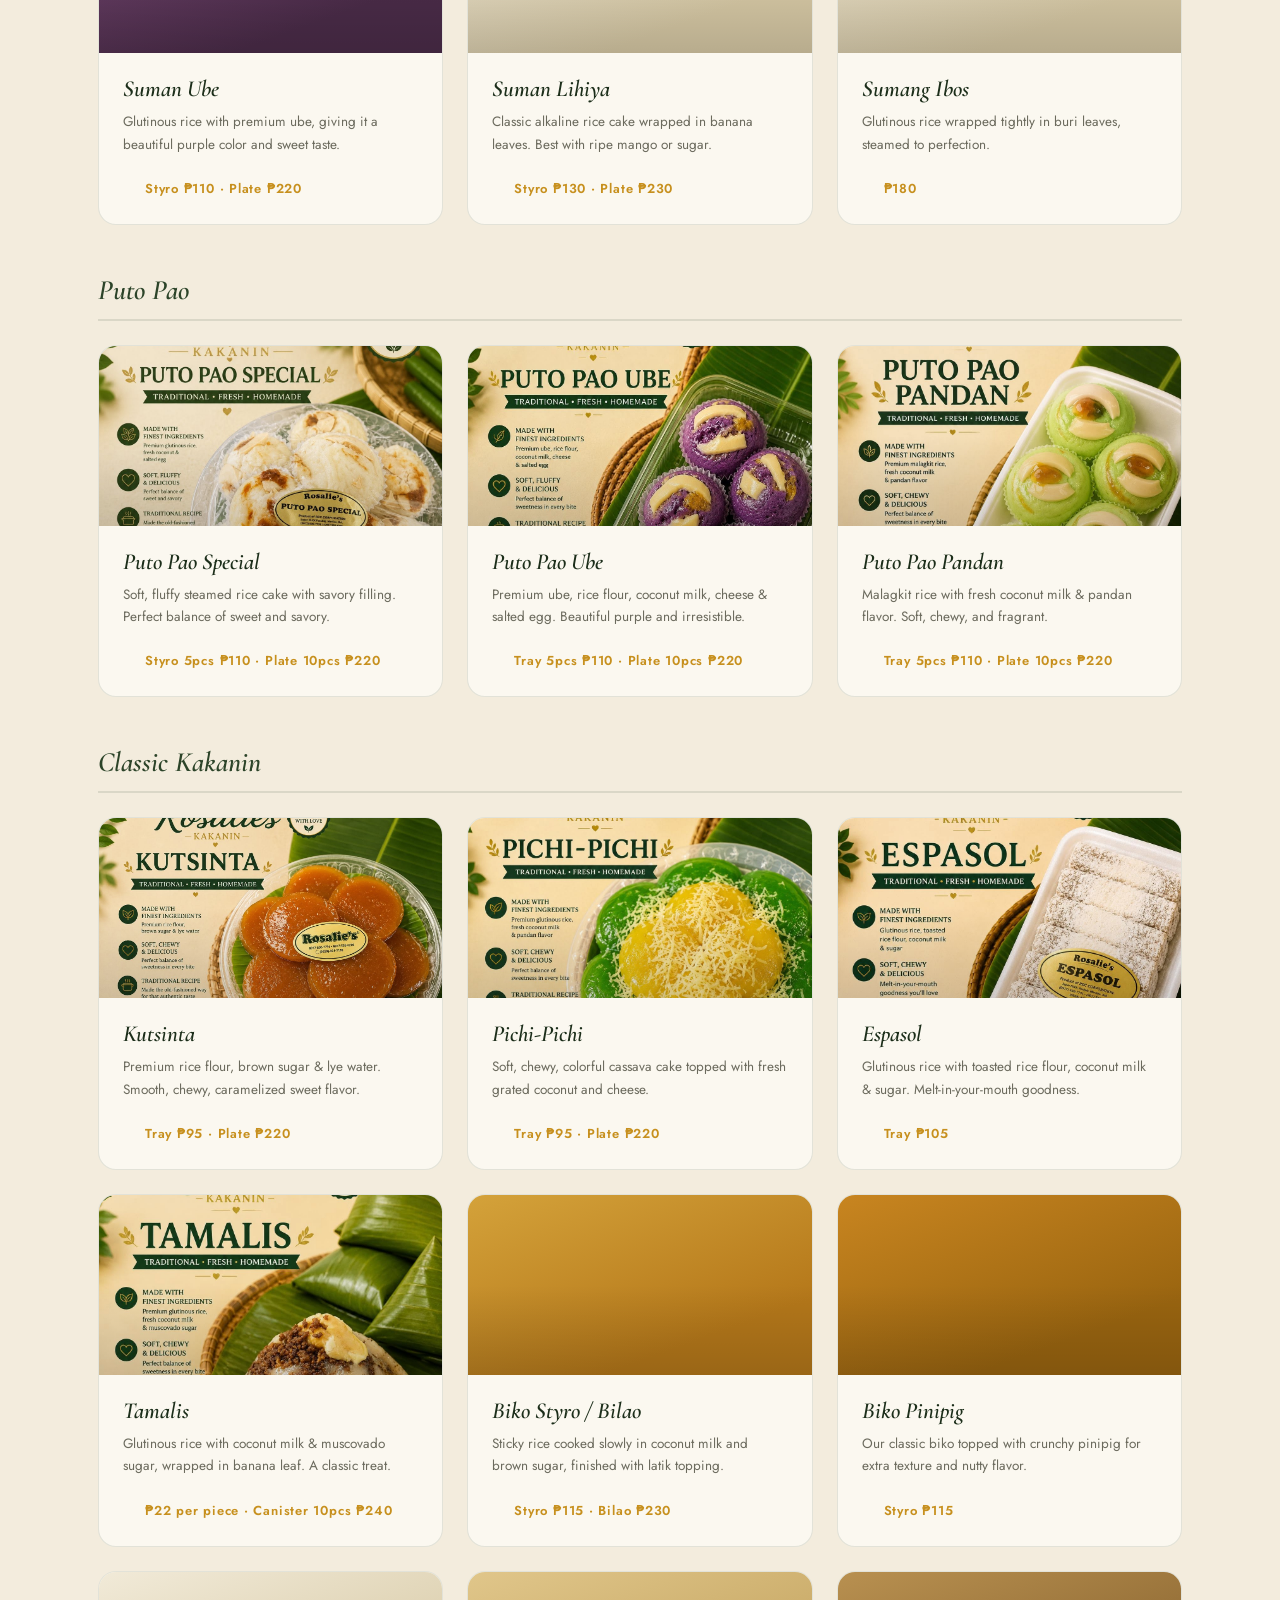
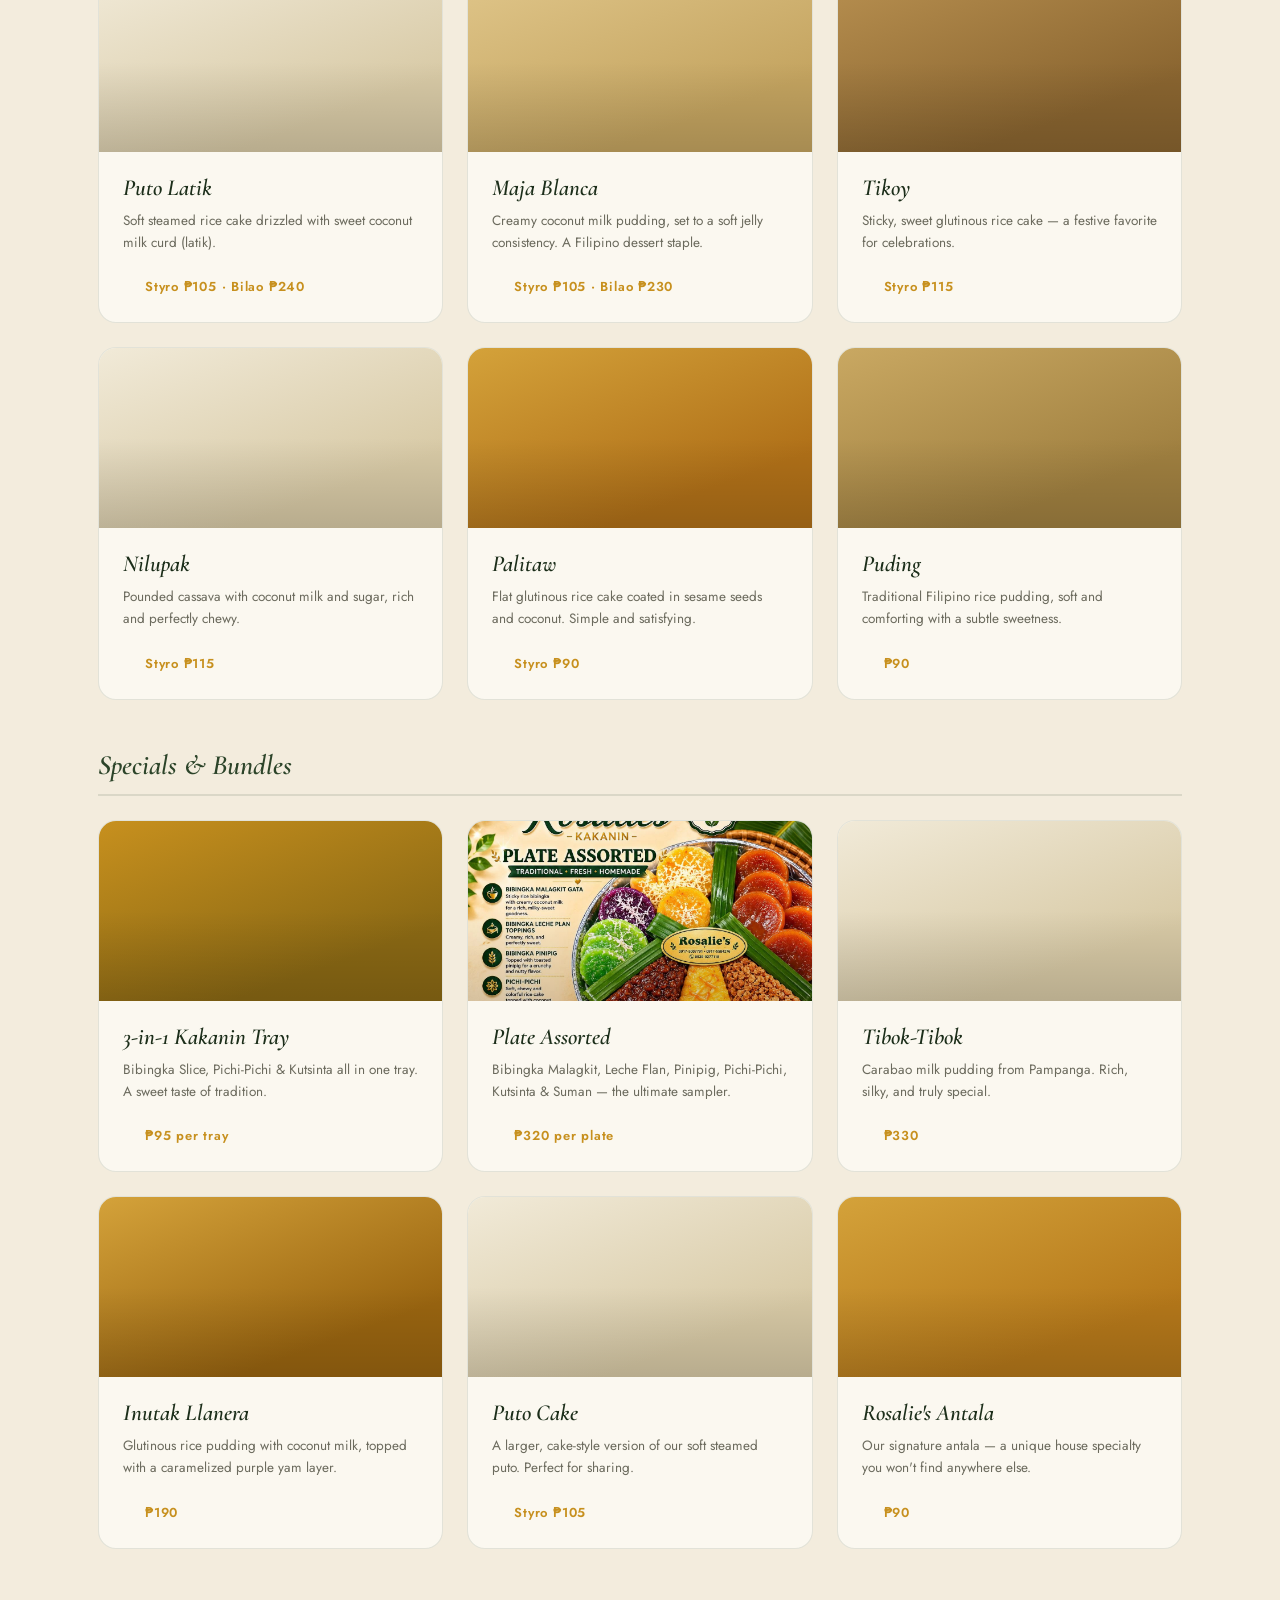
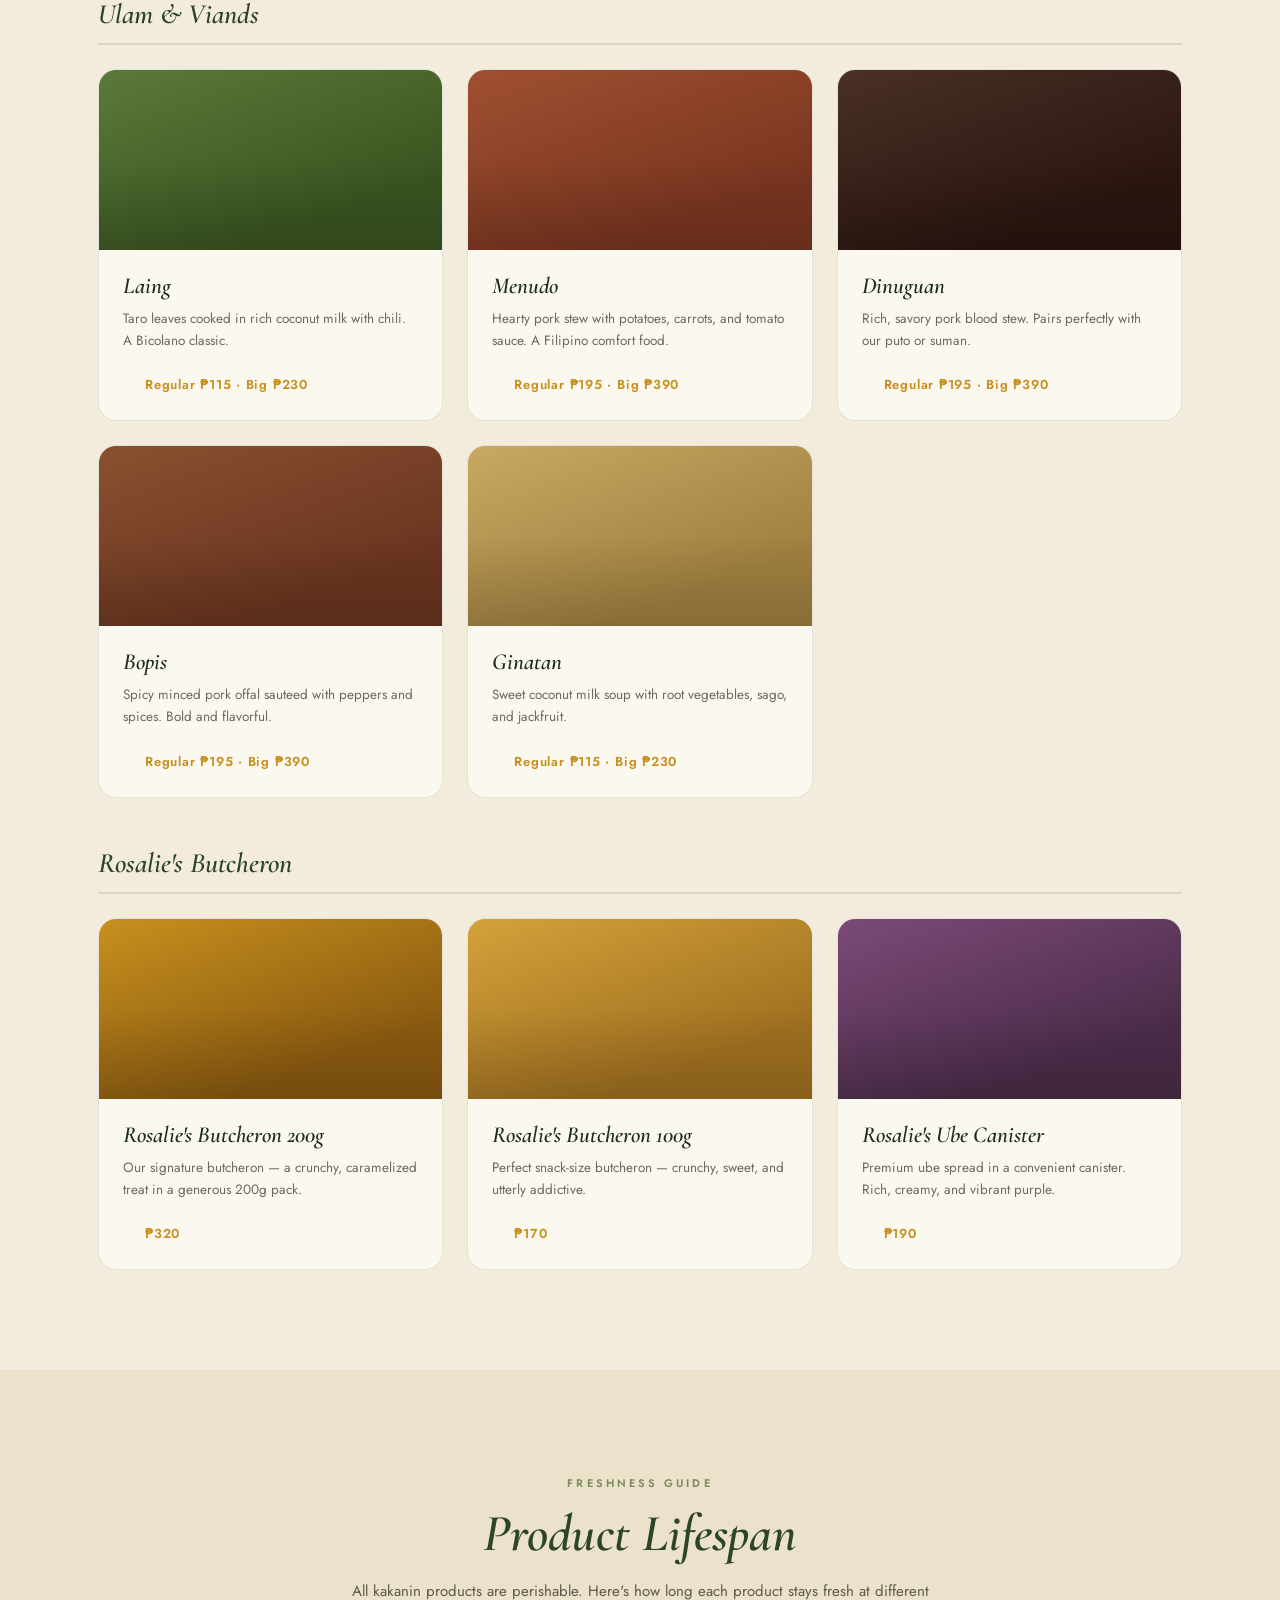
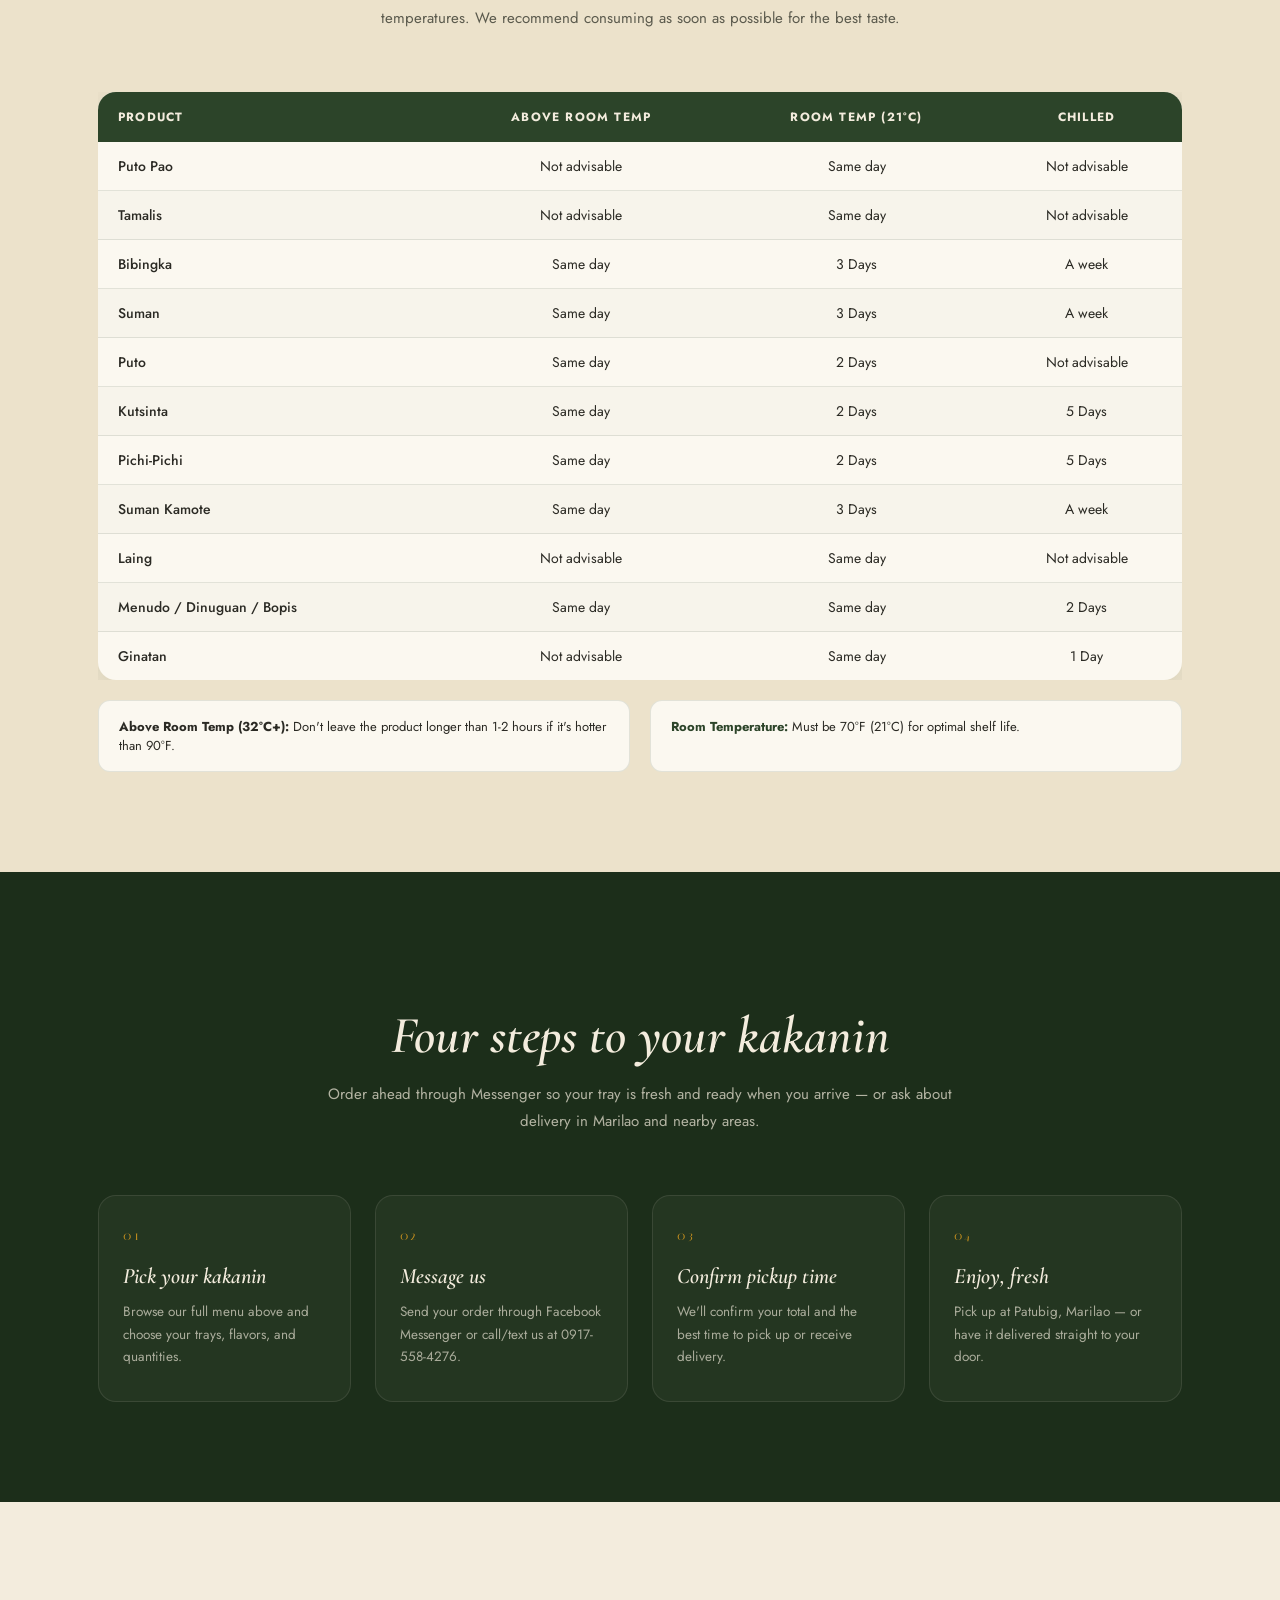
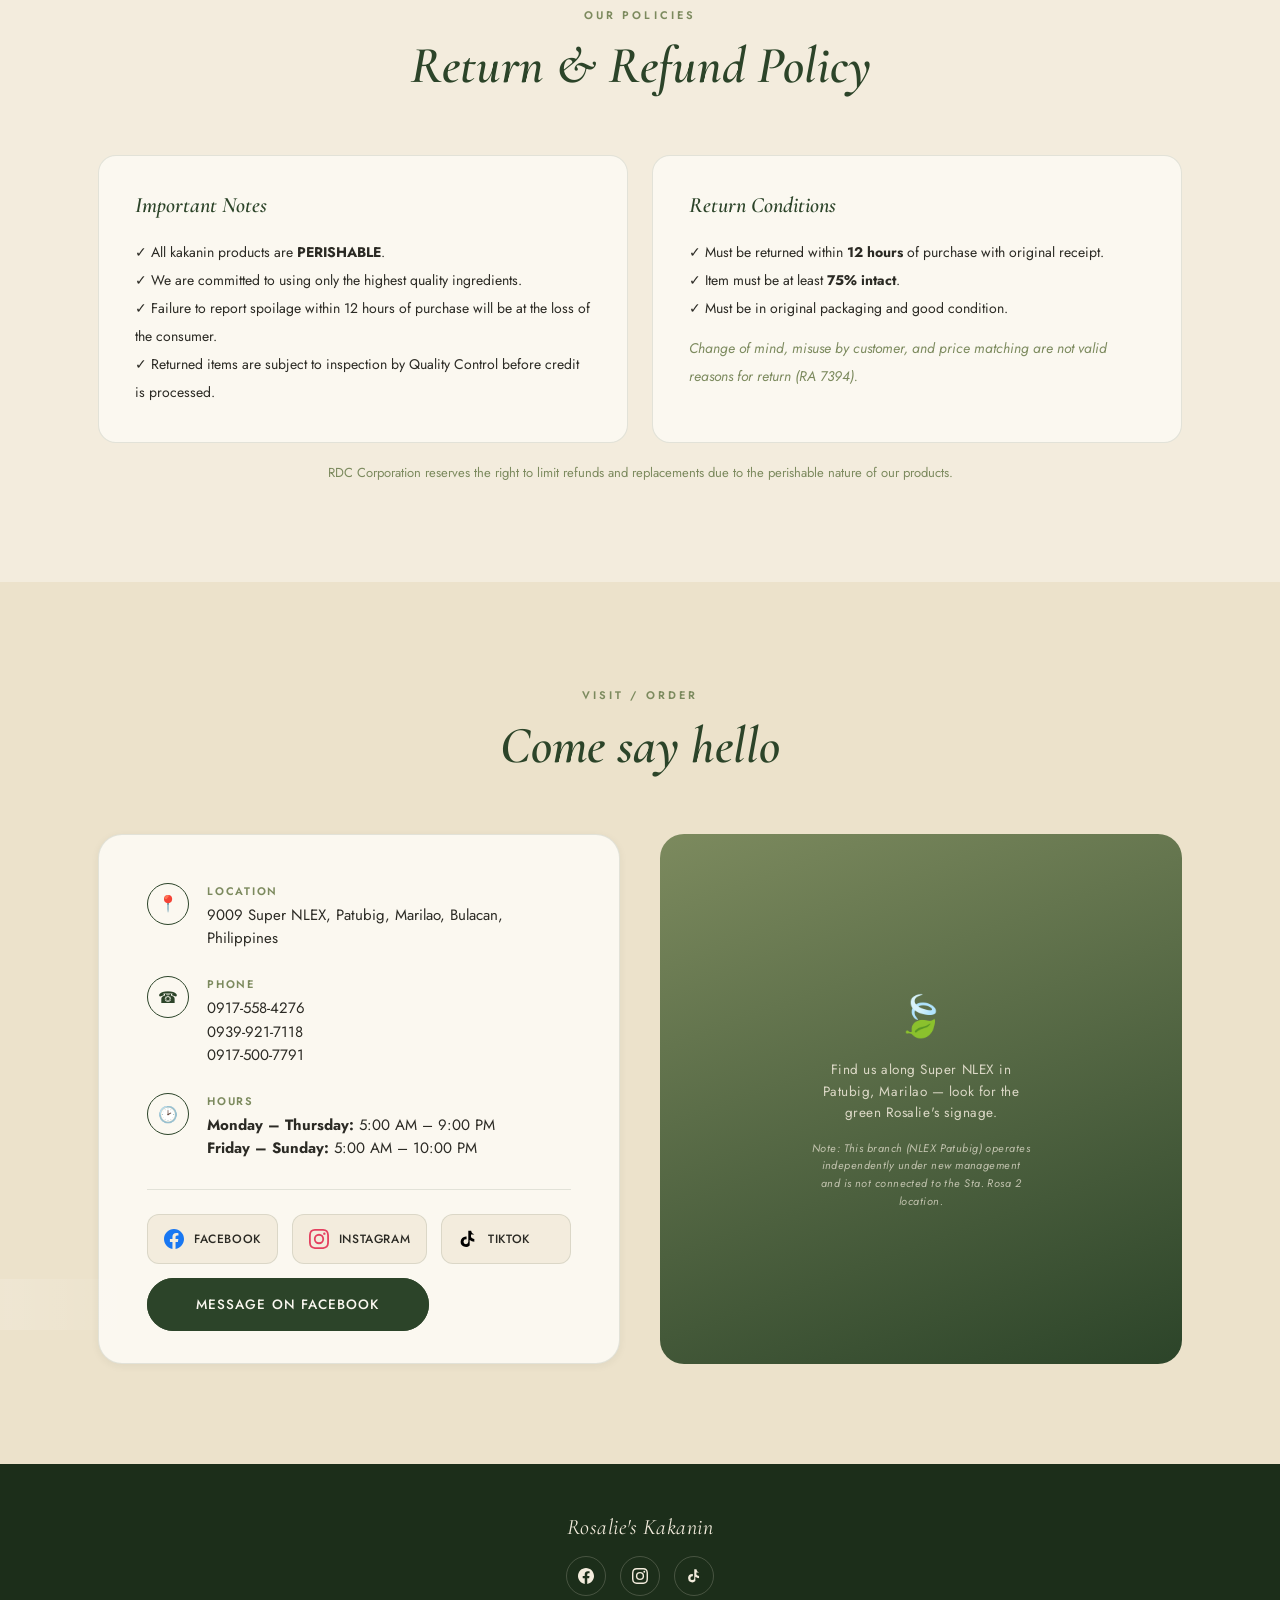
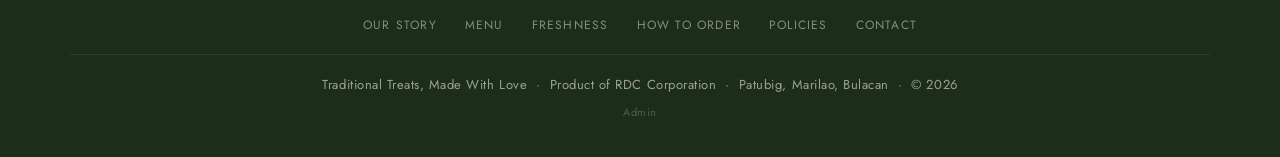
==== commit 1c17f74b: "Remove hero banner/mosaic — clean hero with text only Co-Authored-By: Claude Sonnet 4.6 <noreply@ant" ====
--- a/index.html
+++ b/index.html
@@ -12,7 +12,7 @@
 <link rel="preconnect" href="https://fonts.googleapis.com">
 <link rel="preconnect" href="https://fonts.gstatic.com" crossorigin>
 <link href="https://fonts.googleapis.com/css2?family=Cormorant+Garamond:ital,wght@0,400;0,500;0,600;1,400;1,500;1,600&family=Italiana&family=Jost:wght@300;400;500;600&display=swap" rel="stylesheet">
-<link rel="stylesheet" href="css/style.css?v=3">
+<link rel="stylesheet" href="css/style.css?v=4">
 </head>
 <body>
 
@@ -96,28 +96,6 @@
     </div>
     <div class="tagline">Traditional Treats &middot; Made With Love</div>
 
-    <div class="hero-mosaic">
-      <div class="mosaic-item">
-        <img src="images/products/bibingka-special-box.jpg" alt="Bibingka Special" loading="eager">
-        <span class="mosaic-label">Bibingka Special</span>
-      </div>
-      <div class="mosaic-item">
-        <img src="images/products/puto-pao-ube.jpg" alt="Puto Pao Ube" loading="eager">
-        <span class="mosaic-label">Puto Pao Ube</span>
-      </div>
-      <div class="mosaic-item">
-        <img src="images/products/suman-pinipig.jpg" alt="Suman Pinipig" loading="eager">
-        <span class="mosaic-label">Suman Pinipig</span>
-      </div>
-      <div class="mosaic-item">
-        <img src="images/products/plate-assorted.jpg" alt="Plate Assorted" loading="eager">
-        <span class="mosaic-label">Plate Assorted</span>
-      </div>
-      <div class="mosaic-item">
-        <img src="images/products/pichi-pichi.jpg" alt="Pichi-Pichi" loading="eager">
-        <span class="mosaic-label">Pichi-Pichi</span>
-      </div>
-    </div>
 
     <div class="strip-info">
       <span><span class="dot">&#9679;</span> 9009 Super NLEX, Patubig, Marilao, Bulacan</span>
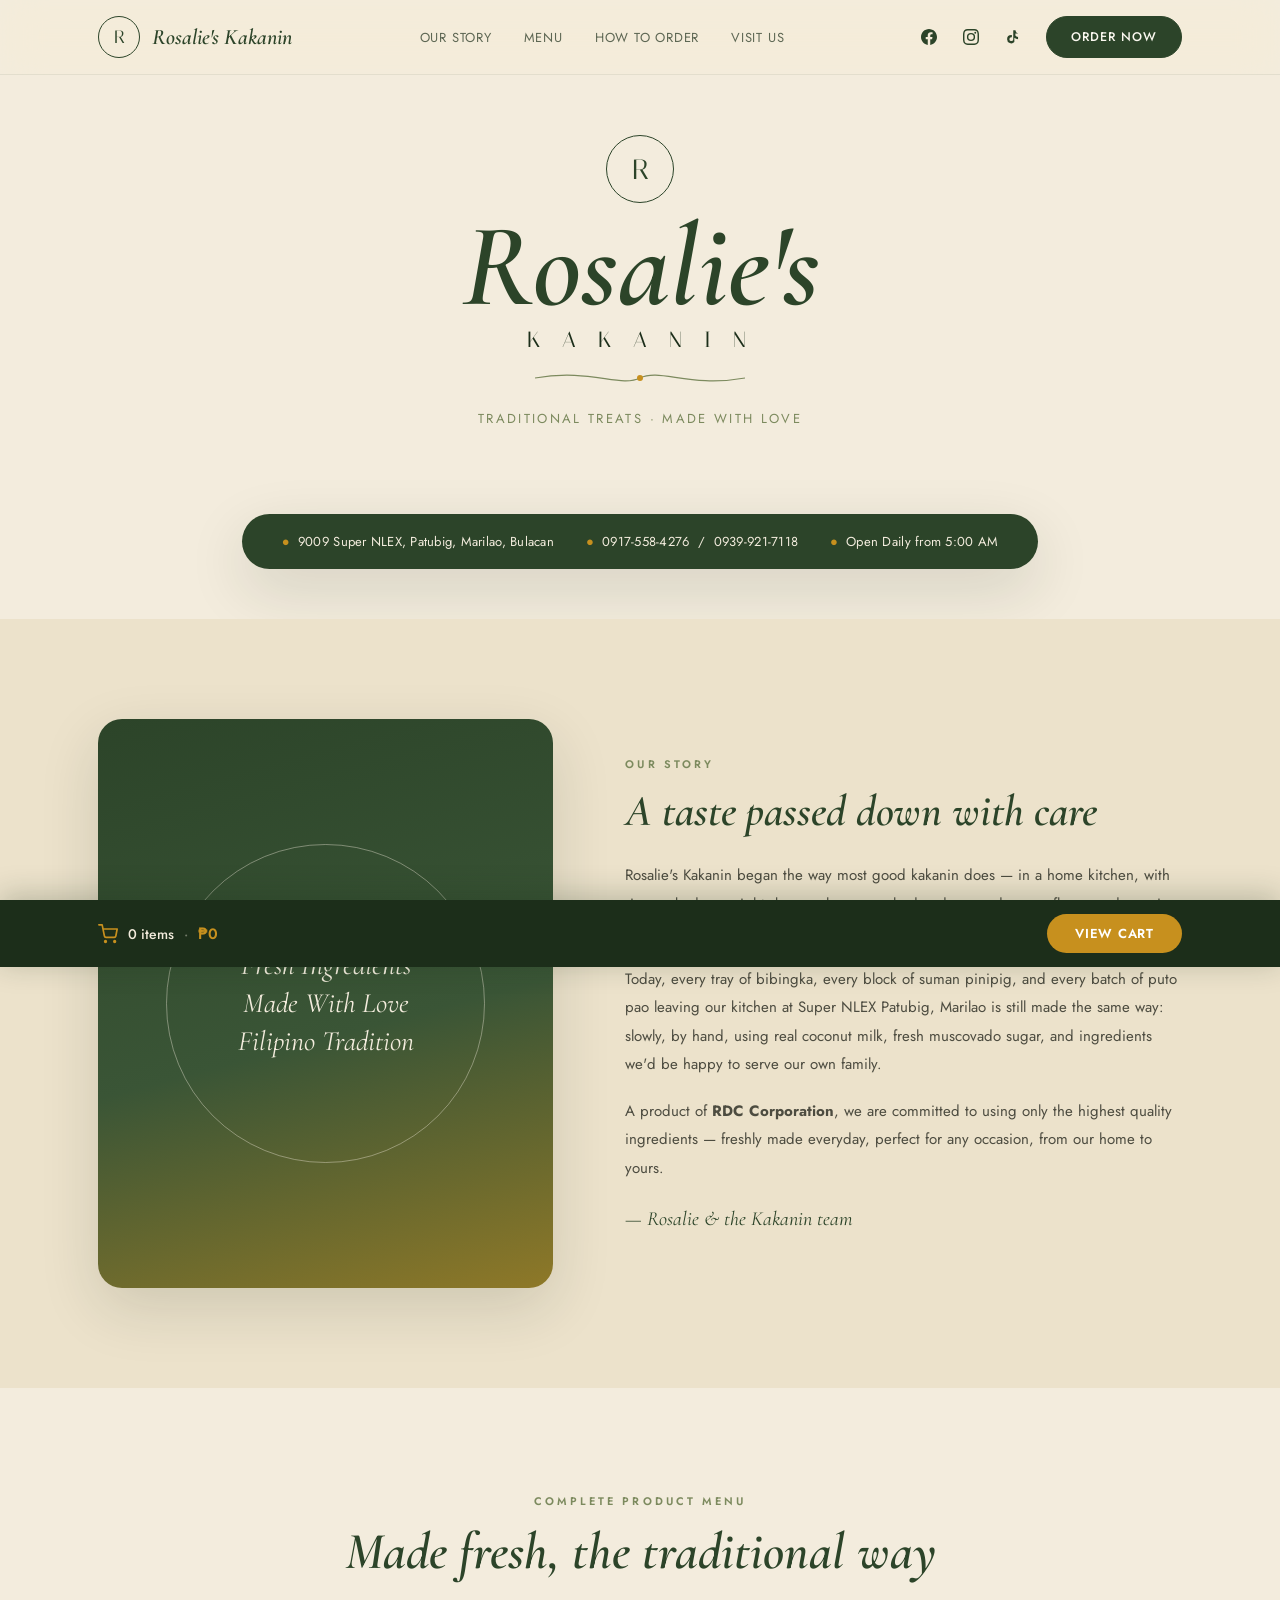
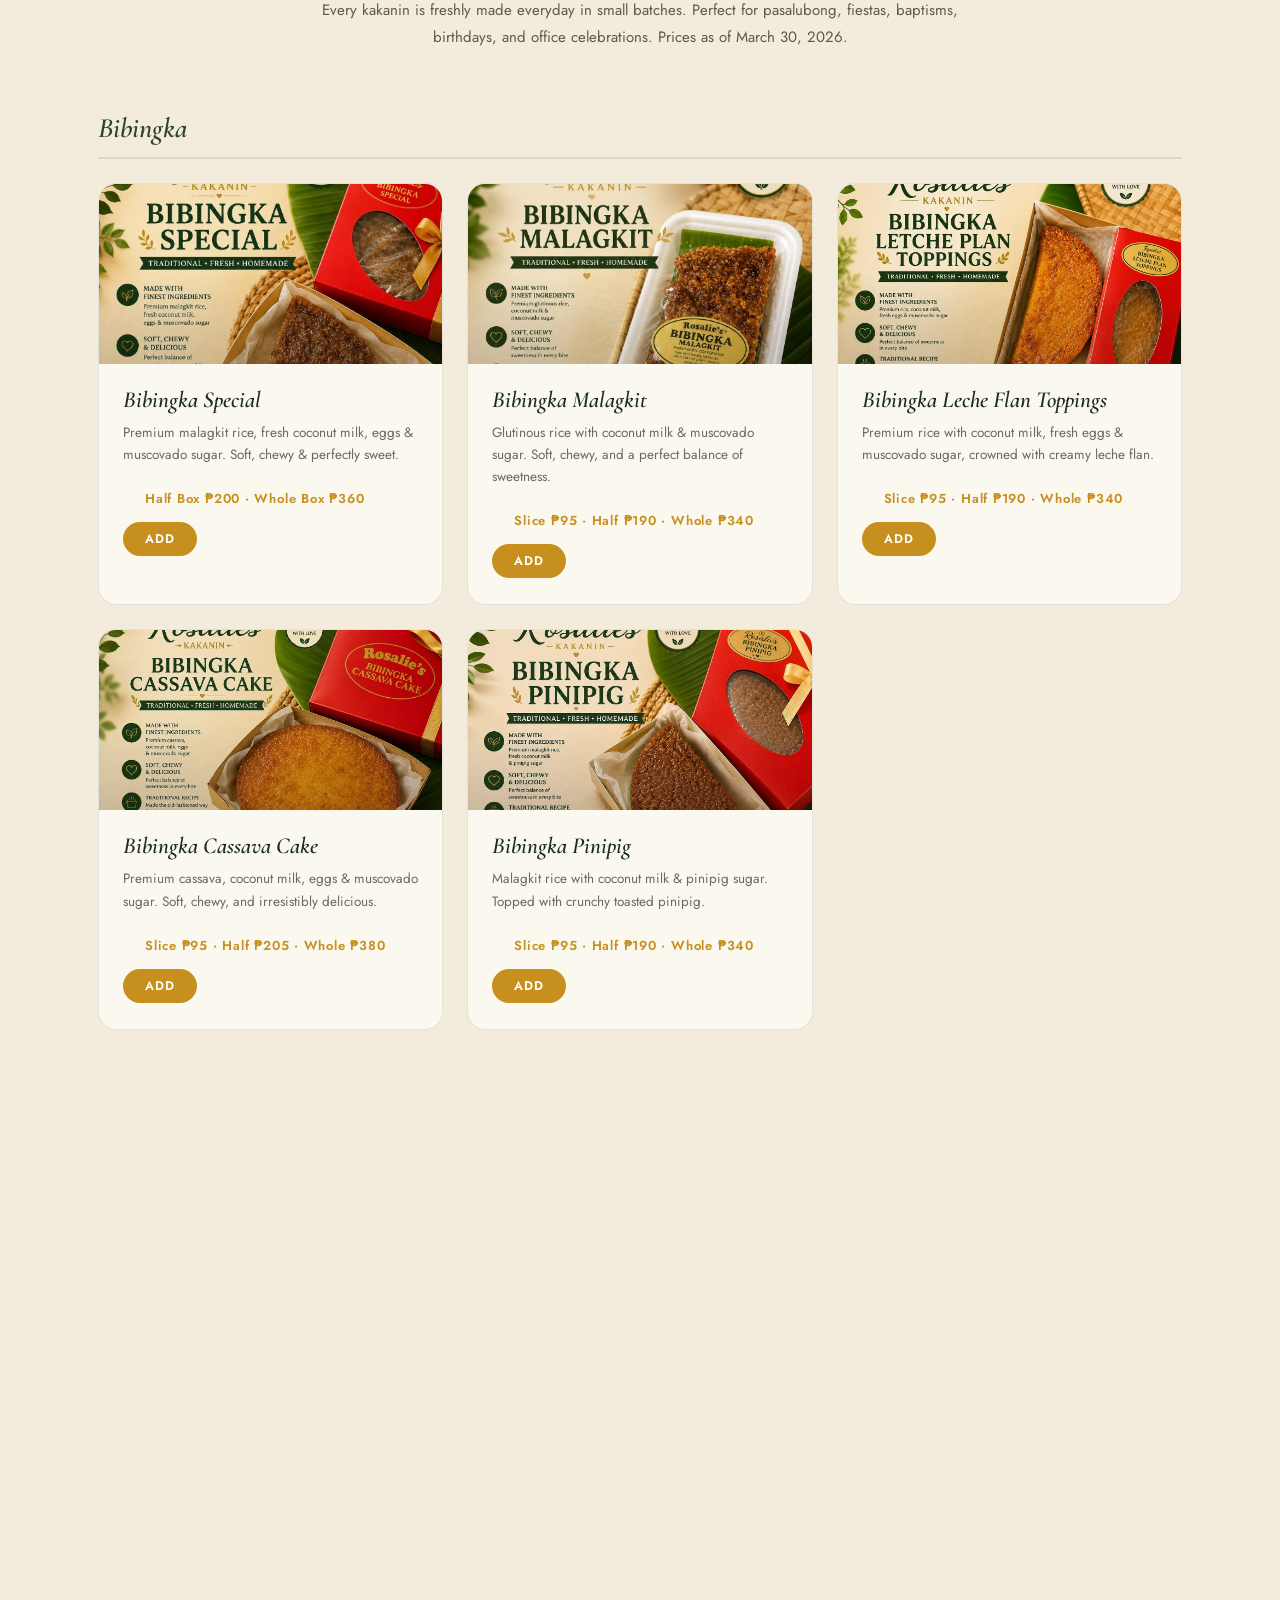
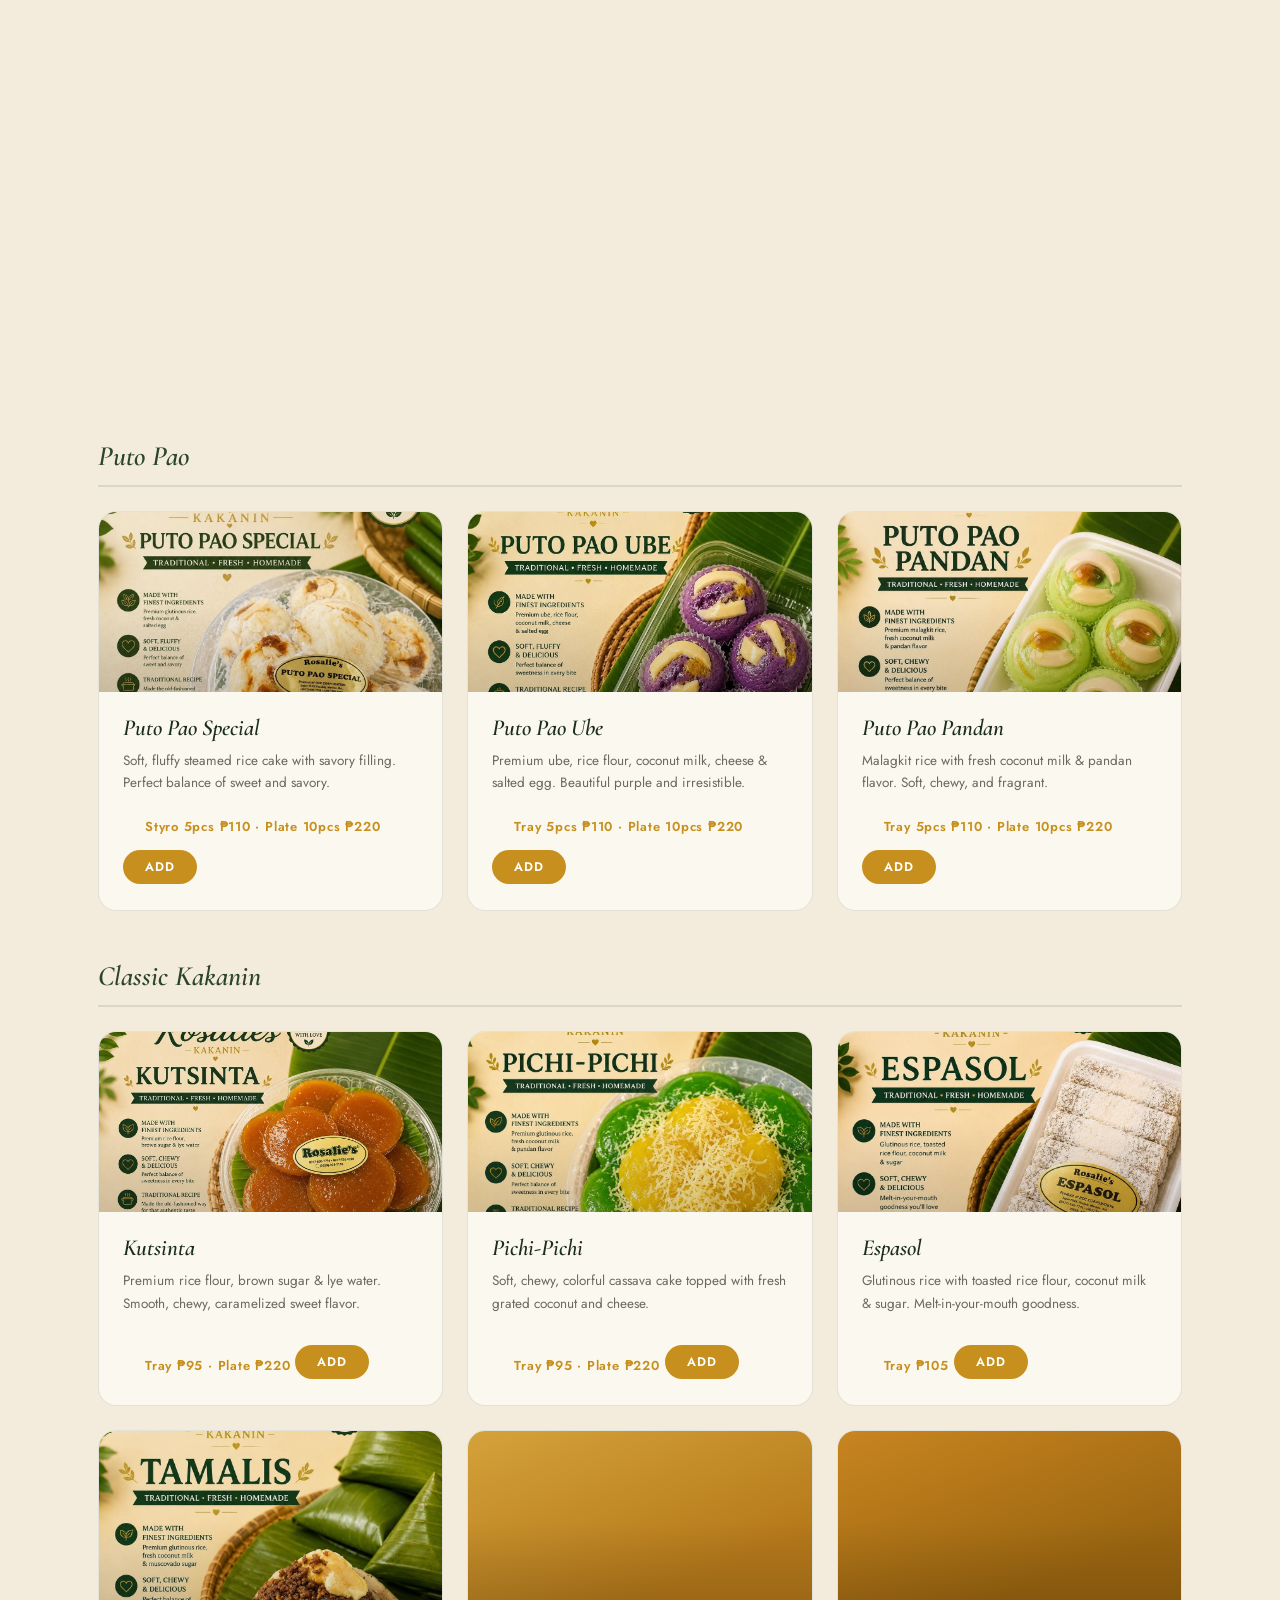
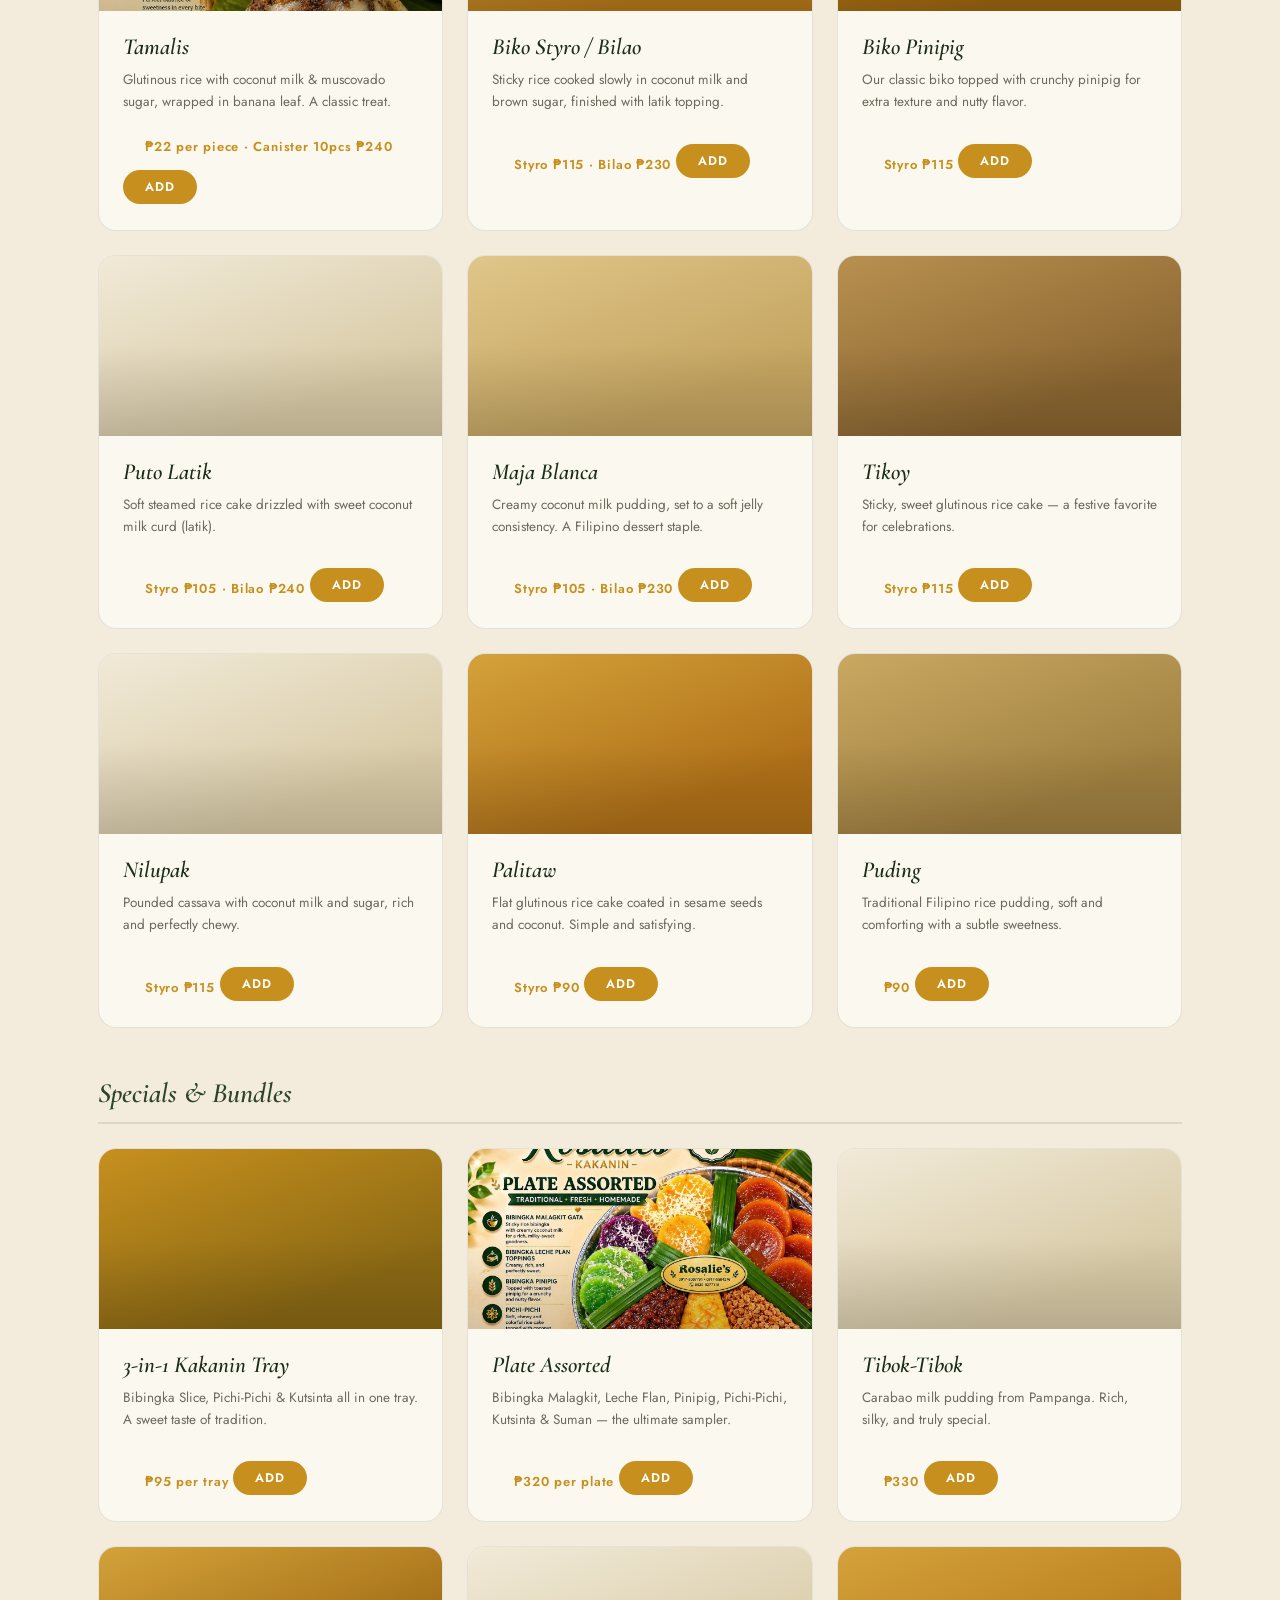
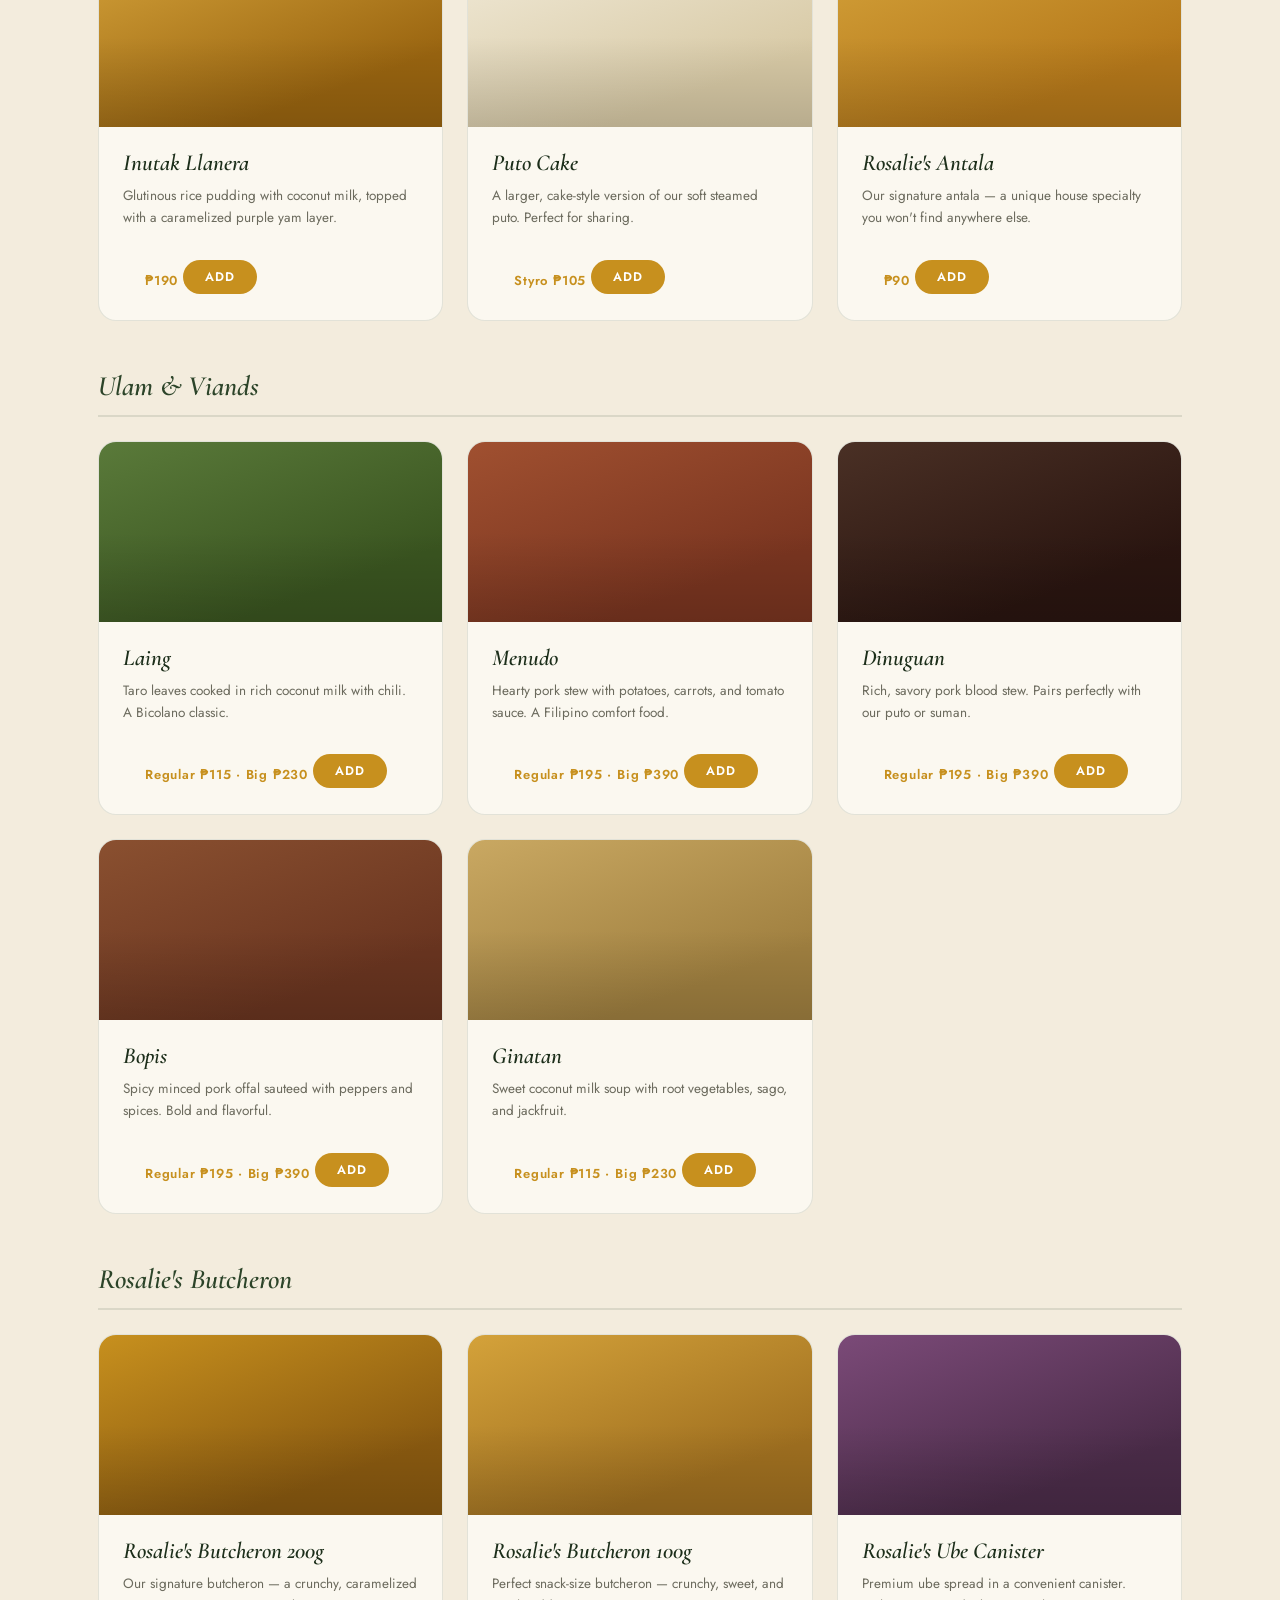
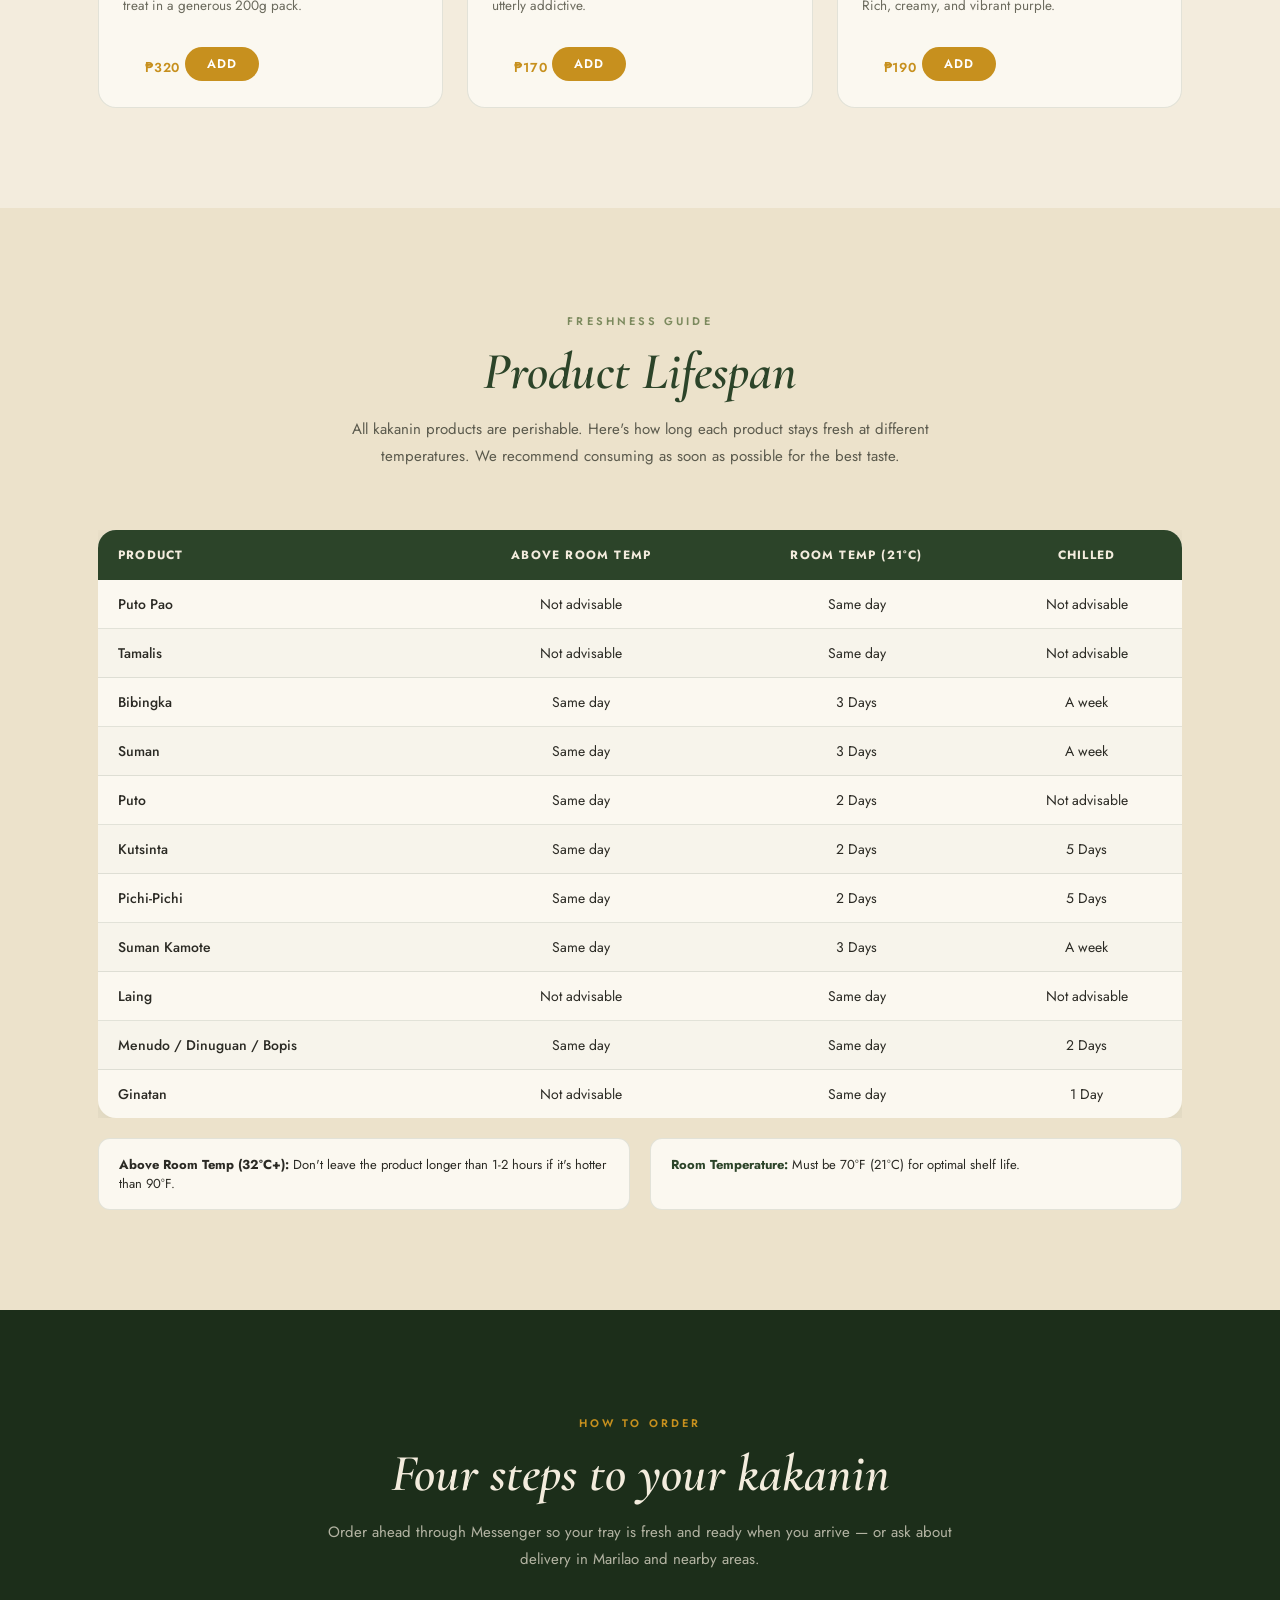
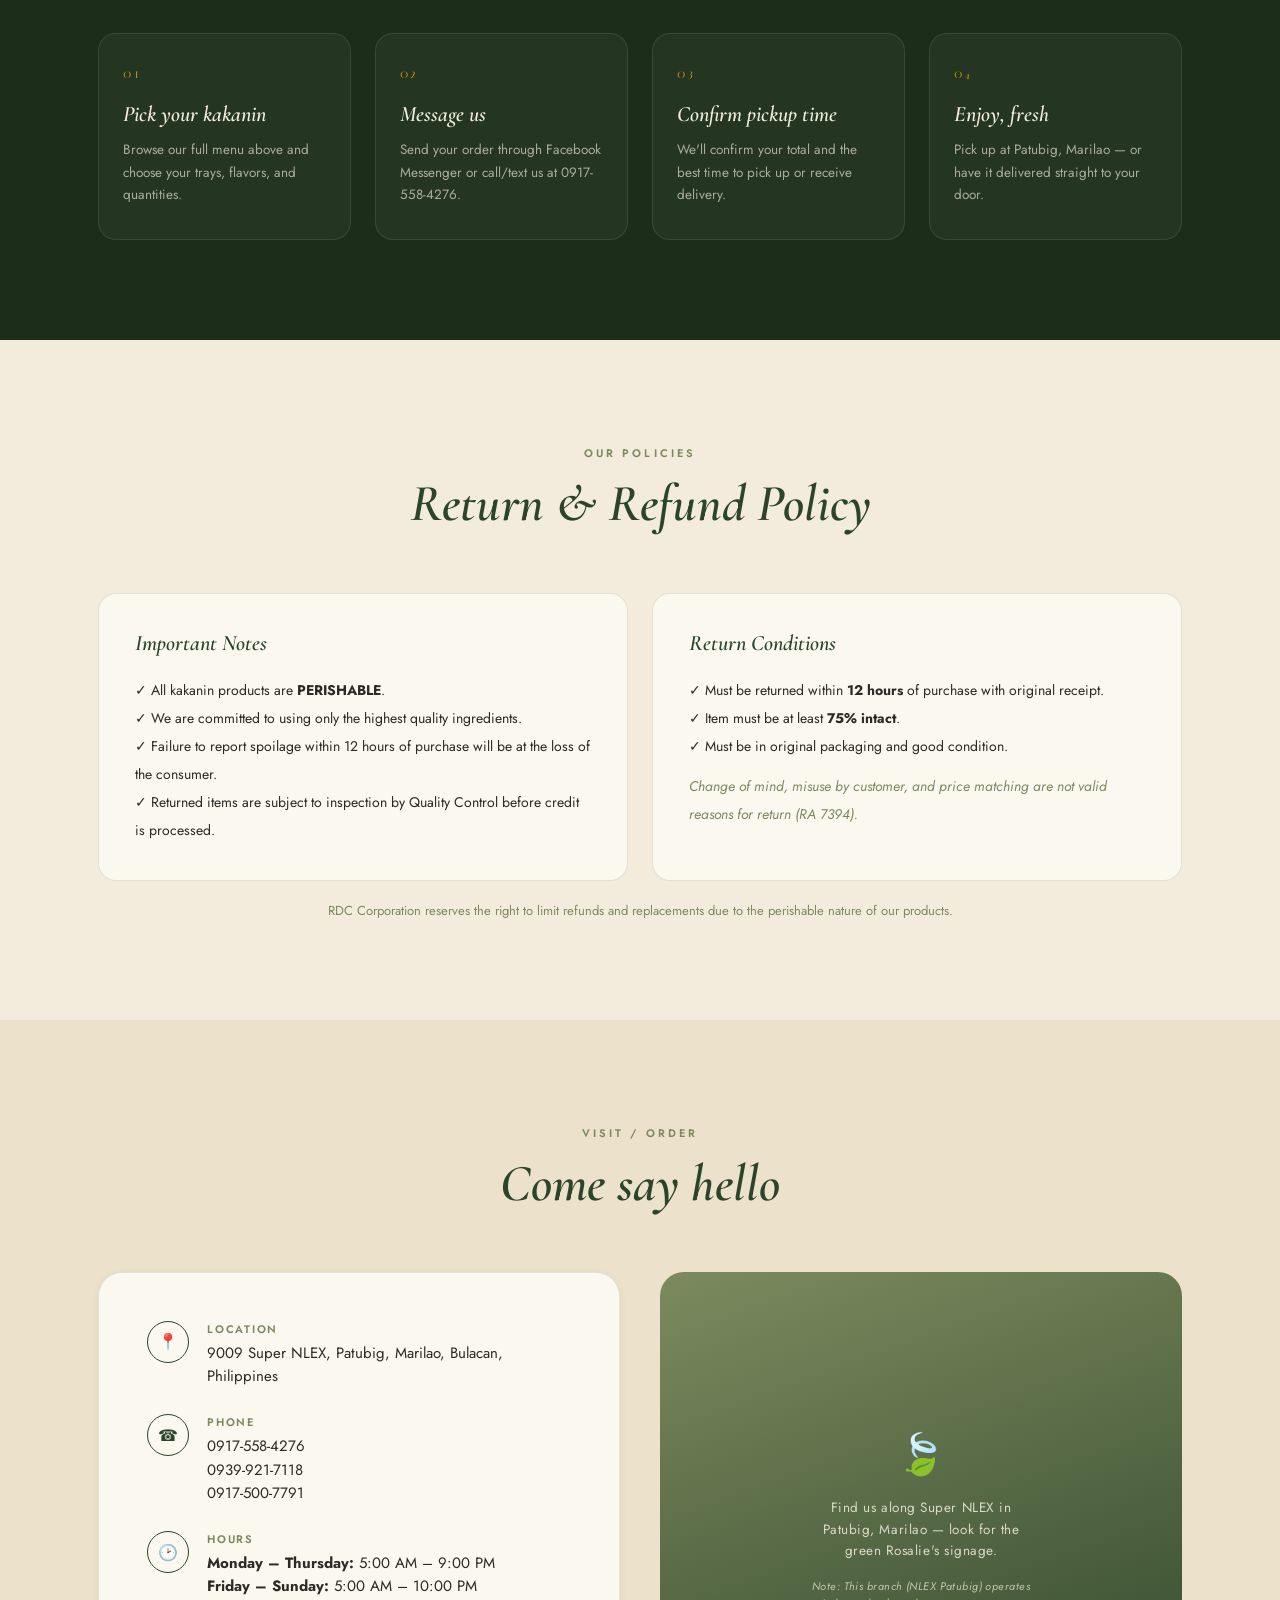
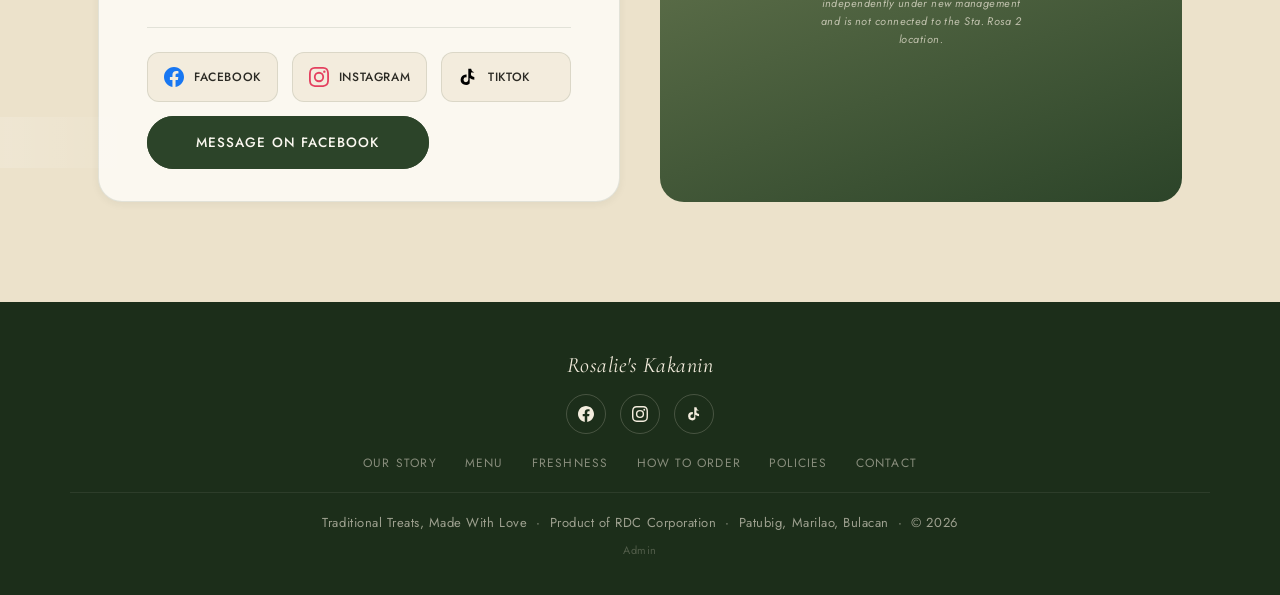
==== commit b8351488: "Add cart, view cart, and checkout system - Add "Add" button on every menu card (gold pill-shaped) - " ====
--- a/index.html
+++ b/index.html
@@ -12,7 +12,7 @@
 <link rel="preconnect" href="https://fonts.googleapis.com">
 <link rel="preconnect" href="https://fonts.gstatic.com" crossorigin>
 <link href="https://fonts.googleapis.com/css2?family=Cormorant+Garamond:ital,wght@0,400;0,500;0,600;1,400;1,500;1,600&family=Italiana&family=Jost:wght@300;400;500;600&display=swap" rel="stylesheet">
-<link rel="stylesheet" href="css/style.css?v=4">
+<link rel="stylesheet" href="css/style.css?v=5">
 </head>
 <body>
 
@@ -713,5 +713,6 @@
 <button class="back-to-top" aria-label="Back to top">&#8593;</button>
 
 <script src="js/app.js"></script>
+<script src="js/cart.js"></script>
 </body>
 </html>
--- a/css/style.css
+++ b/css/style.css
@@ -1046,3 +1046,657 @@
   .hero .crest, .about-art .ring-deco, .map-art .pin .glyph { animation: none; }
   * { scroll-behavior: auto; transition-duration: 0s !important; animation-duration: 0s !important; }
 }
+
+/* ============================================
+   CART SYSTEM — Add buttons, Sticky Bar, Modal
+   ============================================ */
+
+/* --- Add to Cart Button --- */
+.add-to-cart-btn {
+  display: inline-flex;
+  align-items: center;
+  justify-content: center;
+  background: var(--gold);
+  color: #fff;
+  border: none;
+  padding: 8px 22px;
+  border-radius: var(--radius-pill);
+  font-family: 'Jost', -apple-system, sans-serif;
+  font-size: 12.5px;
+  font-weight: 600;
+  letter-spacing: 0.08em;
+  text-transform: uppercase;
+  cursor: pointer;
+  margin-top: 14px;
+  transition: all var(--transition-smooth);
+  position: relative;
+  overflow: hidden;
+}
+.add-to-cart-btn::before {
+  content: '';
+  position: absolute;
+  top: 0; left: -100%;
+  width: 100%; height: 100%;
+  background: linear-gradient(90deg, transparent, rgba(255,255,255,0.25), transparent);
+  transition: left 0.5s ease;
+}
+.add-to-cart-btn:hover::before { left: 100%; }
+.add-to-cart-btn:hover {
+  background: var(--gold-light);
+  transform: scale(1.06);
+  box-shadow: 0 4px 16px rgba(199, 144, 30, 0.35);
+}
+.add-to-cart-btn:active {
+  transform: scale(0.96);
+}
+
+/* --- Cart Toast --- */
+#cart-toast {
+  position: fixed;
+  bottom: 100px;
+  left: 50%;
+  transform: translateX(-50%) translateY(20px);
+  background: var(--forest-deep);
+  color: var(--cream);
+  padding: 12px 28px;
+  border-radius: var(--radius-pill);
+  font-size: 13px;
+  font-weight: 500;
+  letter-spacing: 0.03em;
+  z-index: 1100;
+  opacity: 0;
+  pointer-events: none;
+  transition: opacity 0.3s ease, transform 0.3s ease;
+  box-shadow: var(--shadow-lg);
+}
+#cart-toast.show {
+  opacity: 1;
+  transform: translateX(-50%) translateY(0);
+}
+
+/* --- Sticky Cart Bar --- */
+#cart-bar {
+  position: fixed;
+  bottom: 0;
+  left: 0;
+  right: 0;
+  z-index: 500;
+  background: var(--forest-deep);
+  color: var(--cream);
+  transform: translateY(100%);
+  transition: transform 0.4s cubic-bezier(0.25, 0.46, 0.45, 0.94);
+  box-shadow: 0 -4px 30px rgba(28, 46, 26, 0.25);
+}
+#cart-bar.visible {
+  transform: translateY(0);
+}
+.cart-bar-inner {
+  max-width: 1140px;
+  margin: 0 auto;
+  padding: 14px 28px;
+  display: flex;
+  align-items: center;
+  justify-content: space-between;
+}
+.cart-bar-info {
+  display: flex;
+  align-items: center;
+  gap: 10px;
+  font-size: 14px;
+  font-weight: 500;
+}
+.cart-bar-icon {
+  display: flex;
+  align-items: center;
+  color: var(--gold);
+}
+.cart-bar-count {
+  color: var(--cream);
+}
+.cart-bar-dot {
+  opacity: 0.4;
+}
+.cart-bar-total {
+  color: var(--gold);
+  font-weight: 600;
+  font-size: 15px;
+}
+.cart-bar-btn {
+  background: var(--gold);
+  color: #fff;
+  border: none;
+  padding: 10px 28px;
+  border-radius: var(--radius-pill);
+  font-family: 'Jost', -apple-system, sans-serif;
+  font-size: 13px;
+  font-weight: 600;
+  letter-spacing: 0.06em;
+  text-transform: uppercase;
+  cursor: pointer;
+  transition: all var(--transition-smooth);
+}
+.cart-bar-btn:hover {
+  background: var(--gold-light);
+  transform: scale(1.05);
+}
+.cart-bar-btn:active {
+  transform: scale(0.96);
+}
+
+/* Move back-to-top above cart bar when visible */
+#cart-bar.visible ~ .back-to-top {
+  bottom: 80px;
+}
+
+/* --- Cart Modal --- */
+#cart-modal {
+  position: fixed;
+  inset: 0;
+  z-index: 1000;
+  display: flex;
+  align-items: flex-end;
+  justify-content: center;
+  pointer-events: none;
+  opacity: 0;
+  transition: opacity 0.3s ease;
+}
+#cart-modal.open {
+  pointer-events: all;
+  opacity: 1;
+}
+.cart-modal-backdrop {
+  position: absolute;
+  inset: 0;
+  background: rgba(0, 0, 0, 0.4);
+  backdrop-filter: blur(4px);
+  -webkit-backdrop-filter: blur(4px);
+}
+.cart-modal-drawer {
+  position: relative;
+  z-index: 1;
+  width: 100%;
+  max-width: 520px;
+  max-height: 85vh;
+  background: var(--paper);
+  border-radius: var(--radius-lg) var(--radius-lg) 0 0;
+  display: flex;
+  flex-direction: column;
+  transform: translateY(100%);
+  transition: transform 0.4s cubic-bezier(0.25, 0.46, 0.45, 0.94);
+  box-shadow: 0 -10px 60px rgba(28, 46, 26, 0.2);
+}
+#cart-modal.open .cart-modal-drawer {
+  transform: translateY(0);
+}
+.cart-modal-header {
+  display: flex;
+  align-items: center;
+  justify-content: space-between;
+  padding: 24px 28px 18px;
+  border-bottom: 1px solid var(--line);
+}
+.cart-modal-header h3 {
+  font-family: 'Cormorant Garamond', serif;
+  font-style: italic;
+  font-weight: 600;
+  font-size: 26px;
+  color: var(--forest);
+}
+.cart-modal-close {
+  width: 36px;
+  height: 36px;
+  border-radius: 50%;
+  border: 1px solid var(--line);
+  background: transparent;
+  font-size: 22px;
+  color: var(--ink);
+  cursor: pointer;
+  display: flex;
+  align-items: center;
+  justify-content: center;
+  transition: all var(--transition-fast);
+}
+.cart-modal-close:hover {
+  background: var(--cream-deep);
+  transform: rotate(90deg);
+}
+
+.cart-modal-body {
+  flex: 1;
+  overflow-y: auto;
+  padding: 16px 28px;
+}
+
+/* Cart empty state */
+.cart-empty {
+  text-align: center;
+  padding: 48px 0;
+}
+.cart-empty p {
+  font-family: 'Cormorant Garamond', serif;
+  font-style: italic;
+  font-size: 22px;
+  color: var(--forest);
+  margin-bottom: 8px;
+}
+.cart-empty .cart-empty-sub {
+  font-family: 'Jost', -apple-system, sans-serif;
+  font-style: normal;
+  font-size: 13px;
+  color: var(--sage);
+}
+
+/* Cart item row */
+.cart-item {
+  display: flex;
+  align-items: center;
+  gap: 14px;
+  padding: 16px 0;
+  border-bottom: 1px solid var(--line);
+}
+.cart-item:last-child {
+  border-bottom: none;
+}
+.cart-item-swatch {
+  width: 48px;
+  height: 48px;
+  border-radius: var(--radius-sm);
+  background: linear-gradient(160deg, var(--gold), #8B6914 75%);
+  flex-shrink: 0;
+}
+.cart-item-info {
+  flex: 1;
+  min-width: 0;
+}
+.cart-item-name {
+  font-family: 'Cormorant Garamond', serif;
+  font-style: italic;
+  font-weight: 600;
+  font-size: 16px;
+  color: var(--forest-deep);
+  white-space: nowrap;
+  overflow: hidden;
+  text-overflow: ellipsis;
+}
+.cart-item-price {
+  font-size: 12px;
+  color: var(--sage);
+  margin-top: 2px;
+}
+.cart-item-controls {
+  display: flex;
+  align-items: center;
+  gap: 0;
+  border: 1px solid var(--line);
+  border-radius: var(--radius-pill);
+  overflow: hidden;
+}
+.qty-btn {
+  width: 32px;
+  height: 32px;
+  border: none;
+  background: transparent;
+  font-size: 16px;
+  color: var(--forest);
+  cursor: pointer;
+  display: flex;
+  align-items: center;
+  justify-content: center;
+  transition: background var(--transition-fast);
+}
+.qty-btn:hover {
+  background: var(--cream-deep);
+}
+.qty-num {
+  width: 28px;
+  text-align: center;
+  font-size: 13px;
+  font-weight: 600;
+  color: var(--ink);
+}
+.cart-item-subtotal {
+  font-size: 14px;
+  font-weight: 600;
+  color: var(--forest-deep);
+  min-width: 60px;
+  text-align: right;
+}
+
+/* Cart modal footer */
+.cart-modal-footer {
+  padding: 20px 28px 28px;
+  border-top: 1px solid var(--line);
+}
+.cart-footer-row {
+  display: flex;
+  justify-content: space-between;
+  align-items: center;
+  margin-bottom: 20px;
+  font-size: 14px;
+  color: var(--ink);
+}
+.cart-footer-total {
+  font-size: 20px;
+  font-weight: 700;
+  color: var(--forest);
+}
+.cart-checkout-btn {
+  display: block;
+  width: 100%;
+  background: var(--forest);
+  color: var(--paper);
+  text-align: center;
+  padding: 15px;
+  border-radius: var(--radius-pill);
+  font-family: 'Jost', -apple-system, sans-serif;
+  font-size: 13.5px;
+  font-weight: 600;
+  letter-spacing: 0.08em;
+  text-transform: uppercase;
+  text-decoration: none;
+  transition: all var(--transition-smooth);
+  border: 1.5px solid var(--forest);
+}
+.cart-checkout-btn:hover {
+  background: transparent;
+  color: var(--forest);
+  transform: scale(1.02);
+}
+.cart-clear-btn {
+  display: block;
+  width: 100%;
+  background: none;
+  border: none;
+  color: var(--sage);
+  font-size: 12px;
+  letter-spacing: 0.06em;
+  text-transform: uppercase;
+  padding: 14px;
+  cursor: pointer;
+  transition: color var(--transition-fast);
+  font-family: 'Jost', -apple-system, sans-serif;
+}
+.cart-clear-btn:hover {
+  color: #c0392b;
+}
+
+/* --- Cart responsive --- */
+@media (max-width: 520px) {
+  .cart-modal-drawer {
+    max-width: 100%;
+    border-radius: var(--radius-md) var(--radius-md) 0 0;
+  }
+  .cart-item {
+    flex-wrap: wrap;
+    gap: 10px;
+  }
+  .cart-item-subtotal {
+    width: 100%;
+    text-align: right;
+    padding-left: 62px;
+    margin-top: -6px;
+  }
+  .cart-bar-inner {
+    padding: 12px 20px;
+  }
+}
+
+/* ============================================
+   CHECKOUT PAGE
+   ============================================ */
+.checkout-page {
+  min-height: 100vh;
+  background: var(--cream);
+  padding-bottom: 40px;
+}
+.checkout-topbar {
+  background: var(--forest-deep);
+  color: var(--cream);
+  padding: 14px 28px;
+  display: flex;
+  align-items: center;
+  justify-content: space-between;
+}
+.checkout-back {
+  color: var(--cream);
+  font-size: 13px;
+  letter-spacing: 0.06em;
+  text-transform: uppercase;
+  display: flex;
+  align-items: center;
+  gap: 8px;
+  transition: opacity var(--transition-fast);
+  text-decoration: none;
+}
+.checkout-back:hover { opacity: 0.7; }
+.checkout-phone-btn {
+  color: var(--gold);
+  font-size: 13px;
+  font-weight: 600;
+  letter-spacing: 0.04em;
+  text-decoration: none;
+  transition: opacity var(--transition-fast);
+}
+.checkout-phone-btn:hover { opacity: 0.7; }
+
+.checkout-wrap {
+  max-width: 560px;
+  margin: 0 auto;
+  padding: 0 20px;
+}
+.checkout-heading {
+  font-family: 'Cormorant Garamond', serif;
+  font-style: italic;
+  font-weight: 600;
+  font-size: clamp(32px, 6vw, 44px);
+  color: var(--forest);
+  text-align: center;
+  margin: 36px 0 32px;
+}
+
+/* Section cards */
+.checkout-section {
+  background: var(--paper);
+  border: 1px solid var(--line);
+  border-radius: var(--radius-md);
+  padding: 28px;
+  margin-bottom: 20px;
+}
+.checkout-section-title {
+  font-family: 'Jost', -apple-system, sans-serif;
+  font-size: 11px;
+  letter-spacing: 0.2em;
+  text-transform: uppercase;
+  color: var(--sage);
+  font-weight: 600;
+  margin-bottom: 18px;
+}
+
+/* Toggle buttons */
+.checkout-toggle {
+  display: flex;
+  gap: 0;
+  border: 1.5px solid var(--line);
+  border-radius: var(--radius-pill);
+  overflow: hidden;
+  background: var(--cream);
+}
+.checkout-toggle button {
+  flex: 1;
+  padding: 12px 0;
+  border: none;
+  background: transparent;
+  font-family: 'Jost', -apple-system, sans-serif;
+  font-size: 13px;
+  font-weight: 600;
+  letter-spacing: 0.06em;
+  text-transform: uppercase;
+  color: var(--sage);
+  cursor: pointer;
+  transition: all var(--transition-fast);
+}
+.checkout-toggle button.active {
+  background: var(--forest);
+  color: var(--paper);
+}
+.checkout-toggle button:hover:not(.active) {
+  color: var(--forest);
+}
+
+/* Delivery fields */
+.checkout-delivery-fields {
+  margin-top: 18px;
+  display: none;
+}
+.checkout-delivery-fields.show {
+  display: block;
+}
+.checkout-field {
+  margin-bottom: 14px;
+}
+.checkout-field label {
+  display: block;
+  font-size: 12px;
+  letter-spacing: 0.08em;
+  text-transform: uppercase;
+  color: var(--sage);
+  font-weight: 500;
+  margin-bottom: 6px;
+}
+.checkout-field input,
+.checkout-field textarea {
+  width: 100%;
+  padding: 12px 16px;
+  border: 1.5px solid var(--line);
+  border-radius: var(--radius-sm);
+  background: var(--cream);
+  font-family: 'Jost', -apple-system, sans-serif;
+  font-size: 14px;
+  color: var(--ink);
+  transition: border-color var(--transition-fast);
+  outline: none;
+}
+.checkout-field input:focus,
+.checkout-field textarea:focus {
+  border-color: var(--forest);
+}
+.checkout-field textarea {
+  resize: vertical;
+  min-height: 60px;
+}
+.checkout-field .optional-tag {
+  font-size: 10px;
+  color: var(--sage);
+  opacity: 0.7;
+  text-transform: none;
+  letter-spacing: 0;
+  margin-left: 6px;
+}
+
+/* Order summary */
+.checkout-summary-items {
+  margin-bottom: 16px;
+}
+.checkout-summary-item {
+  display: flex;
+  justify-content: space-between;
+  align-items: center;
+  padding: 10px 0;
+  border-bottom: 1px solid var(--line);
+  font-size: 14px;
+}
+.checkout-summary-item:last-child {
+  border-bottom: none;
+}
+.checkout-summary-item .item-name {
+  flex: 1;
+  color: var(--ink);
+}
+.checkout-summary-item .item-qty {
+  color: var(--sage);
+  font-size: 12px;
+  margin: 0 12px;
+  flex-shrink: 0;
+}
+.checkout-summary-item .item-total {
+  font-weight: 600;
+  color: var(--forest-deep);
+  flex-shrink: 0;
+}
+
+.checkout-summary-line {
+  display: flex;
+  justify-content: space-between;
+  padding: 8px 0;
+  font-size: 14px;
+  color: var(--ink);
+}
+.checkout-summary-line.total {
+  padding-top: 14px;
+  margin-top: 8px;
+  border-top: 2px solid var(--forest);
+  font-size: 18px;
+  font-weight: 700;
+  color: var(--forest);
+}
+.checkout-delivery-note {
+  font-size: 12px;
+  color: var(--sage);
+  font-style: italic;
+  margin-top: 4px;
+}
+
+/* Confirm button */
+.checkout-confirm-btn {
+  display: block;
+  width: 100%;
+  background: var(--forest);
+  color: var(--paper);
+  text-align: center;
+  padding: 16px;
+  border-radius: var(--radius-pill);
+  font-family: 'Jost', -apple-system, sans-serif;
+  font-size: 14px;
+  font-weight: 600;
+  letter-spacing: 0.08em;
+  text-transform: uppercase;
+  border: 1.5px solid var(--forest);
+  cursor: pointer;
+  transition: all var(--transition-smooth);
+  margin-top: 8px;
+}
+.checkout-confirm-btn:hover {
+  background: transparent;
+  color: var(--forest);
+  transform: scale(1.02);
+}
+.checkout-confirm-btn:active {
+  transform: scale(0.98);
+}
+
+.checkout-empty {
+  text-align: center;
+  padding: 60px 20px;
+}
+.checkout-empty p {
+  font-family: 'Cormorant Garamond', serif;
+  font-style: italic;
+  font-size: 24px;
+  color: var(--forest);
+  margin-bottom: 16px;
+}
+.checkout-empty a {
+  color: var(--gold);
+  font-size: 14px;
+  text-decoration: underline;
+}
+
+/* Checkout responsive */
+@media (max-width: 520px) {
+  .checkout-section {
+    padding: 20px;
+  }
+  .checkout-topbar {
+    padding: 12px 16px;
+  }
+}
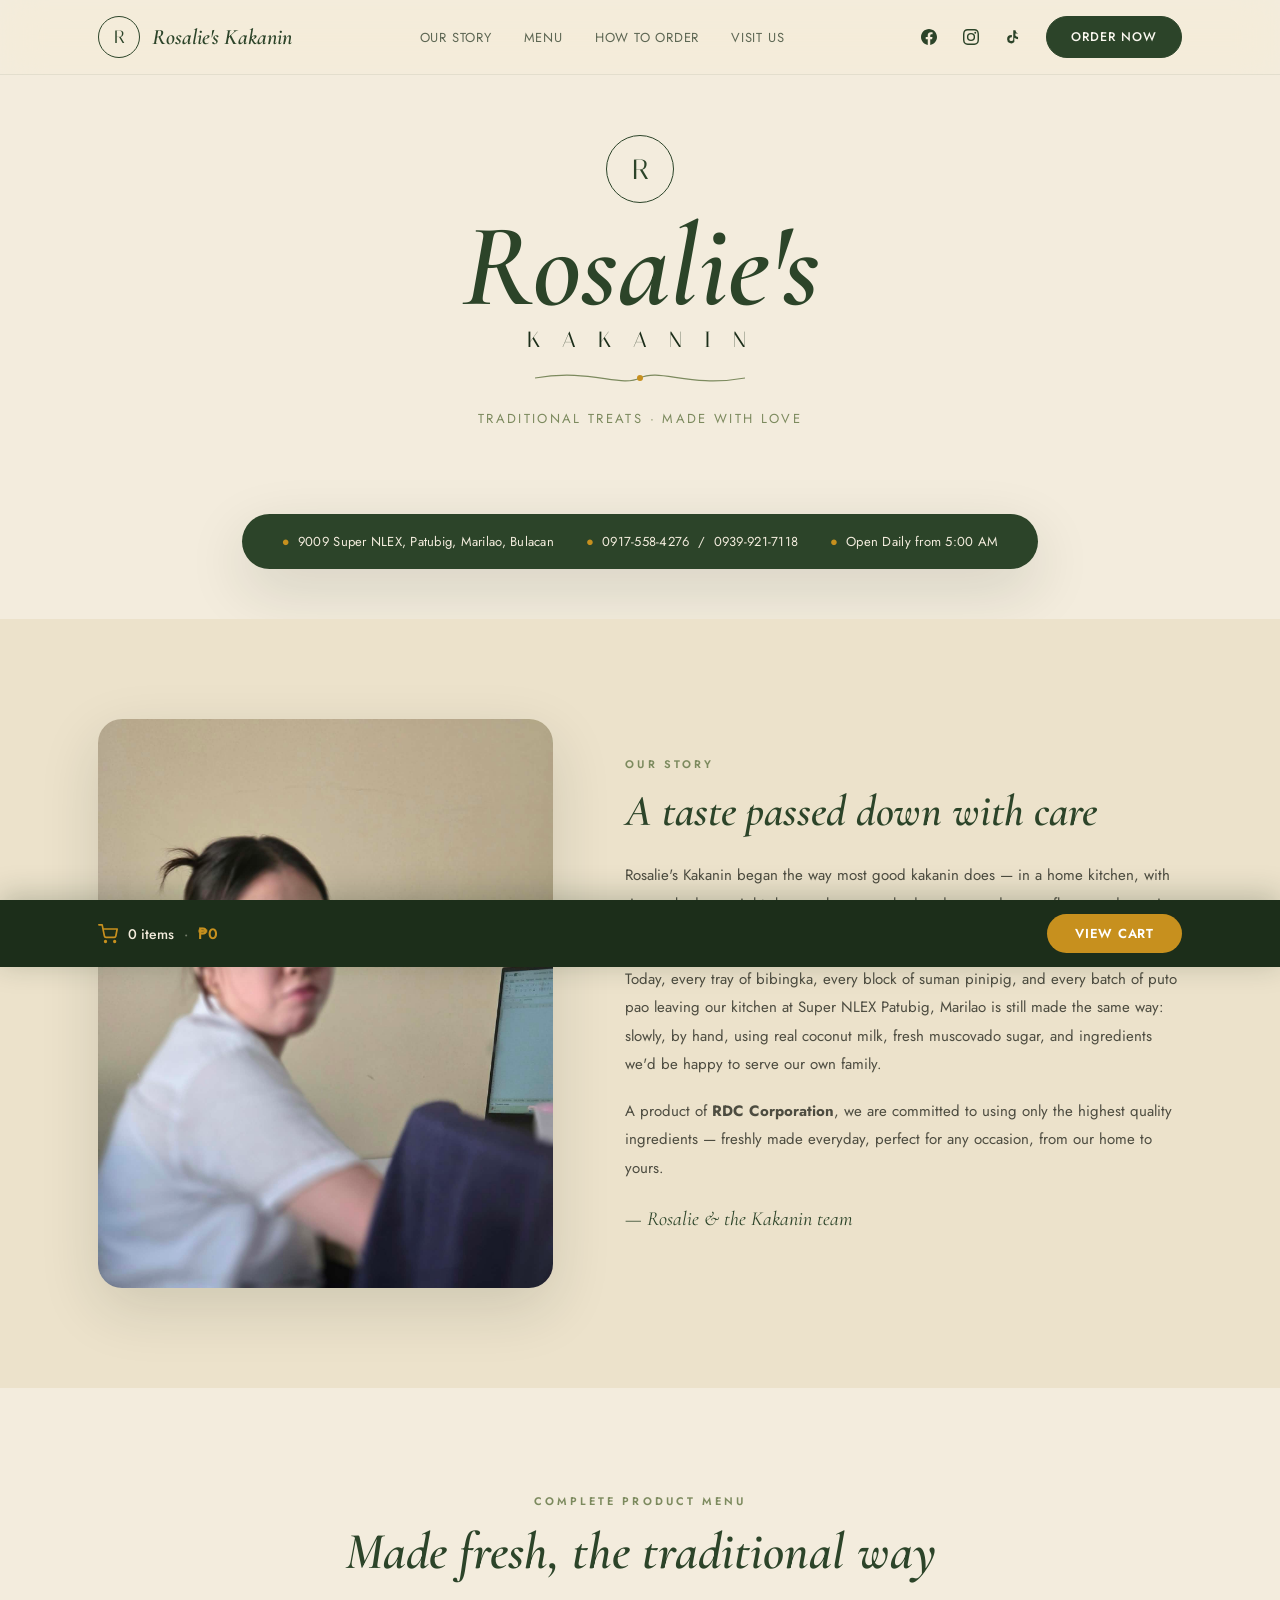
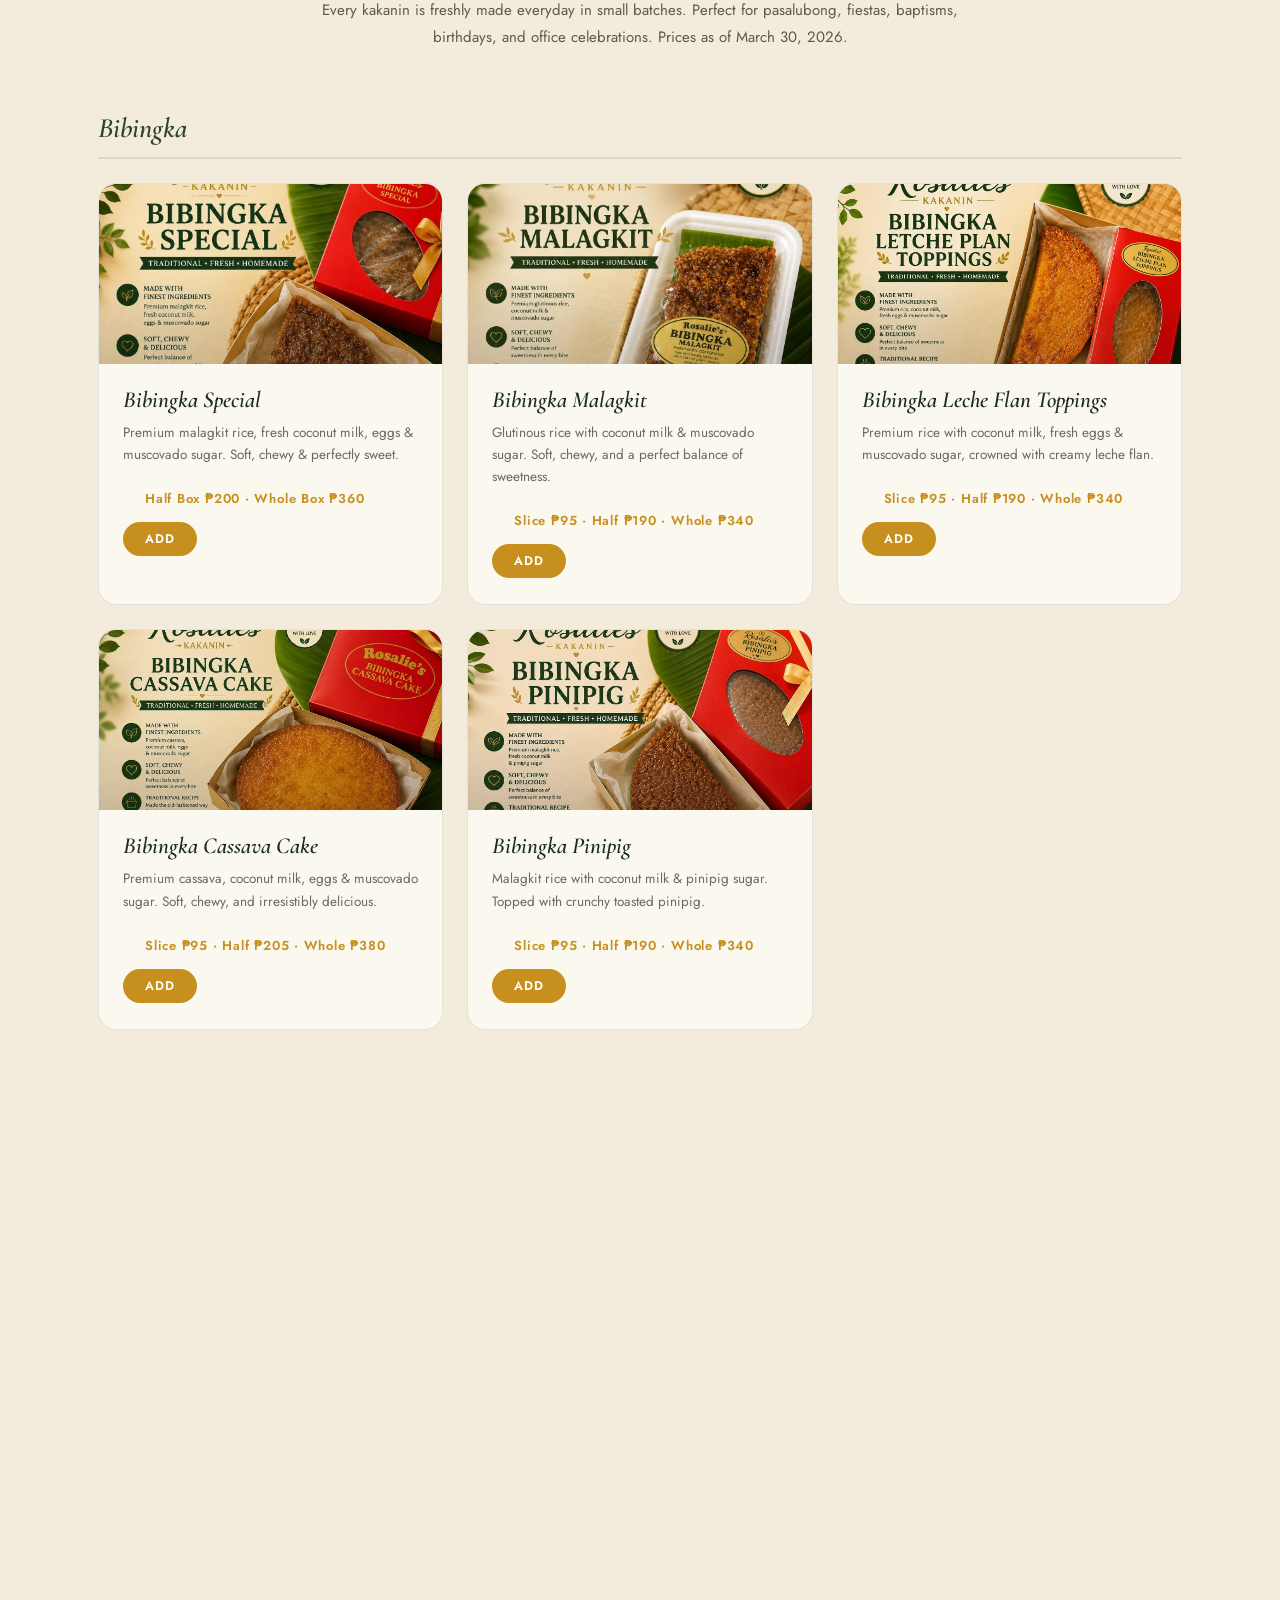
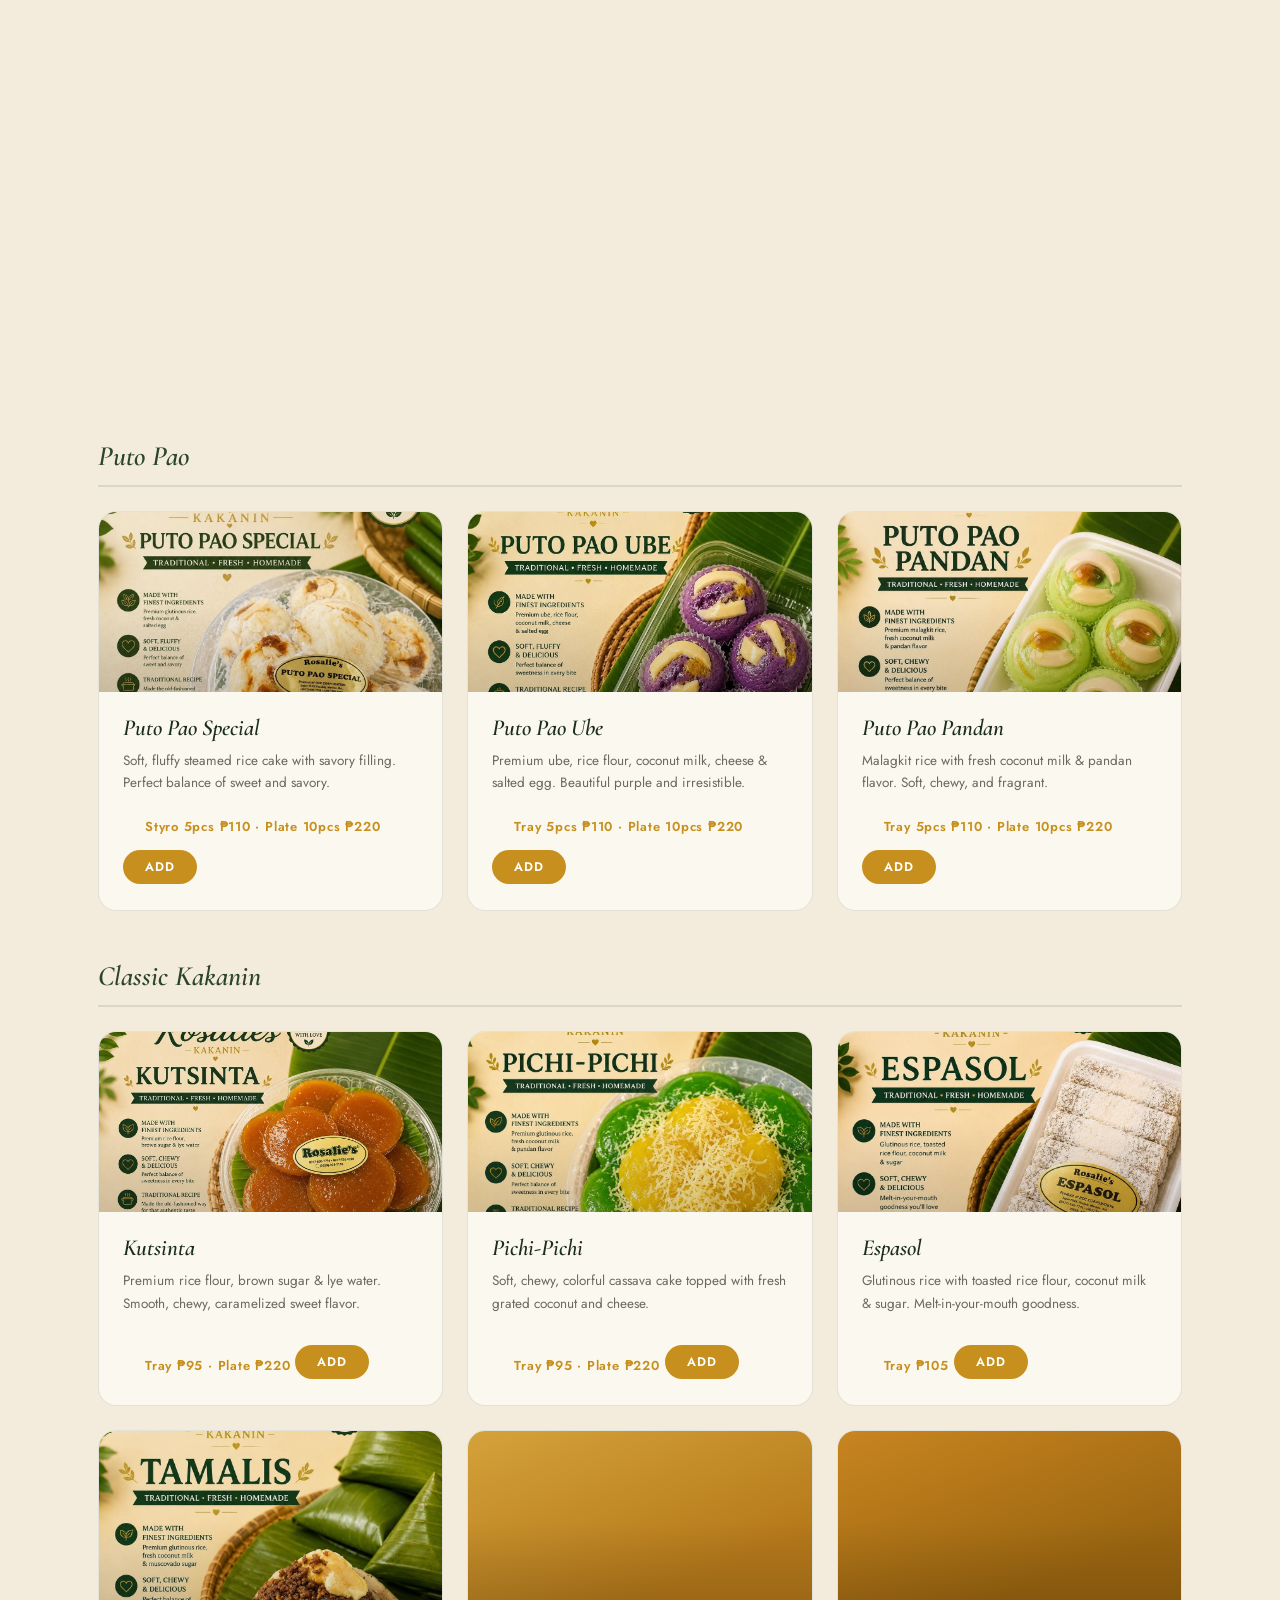
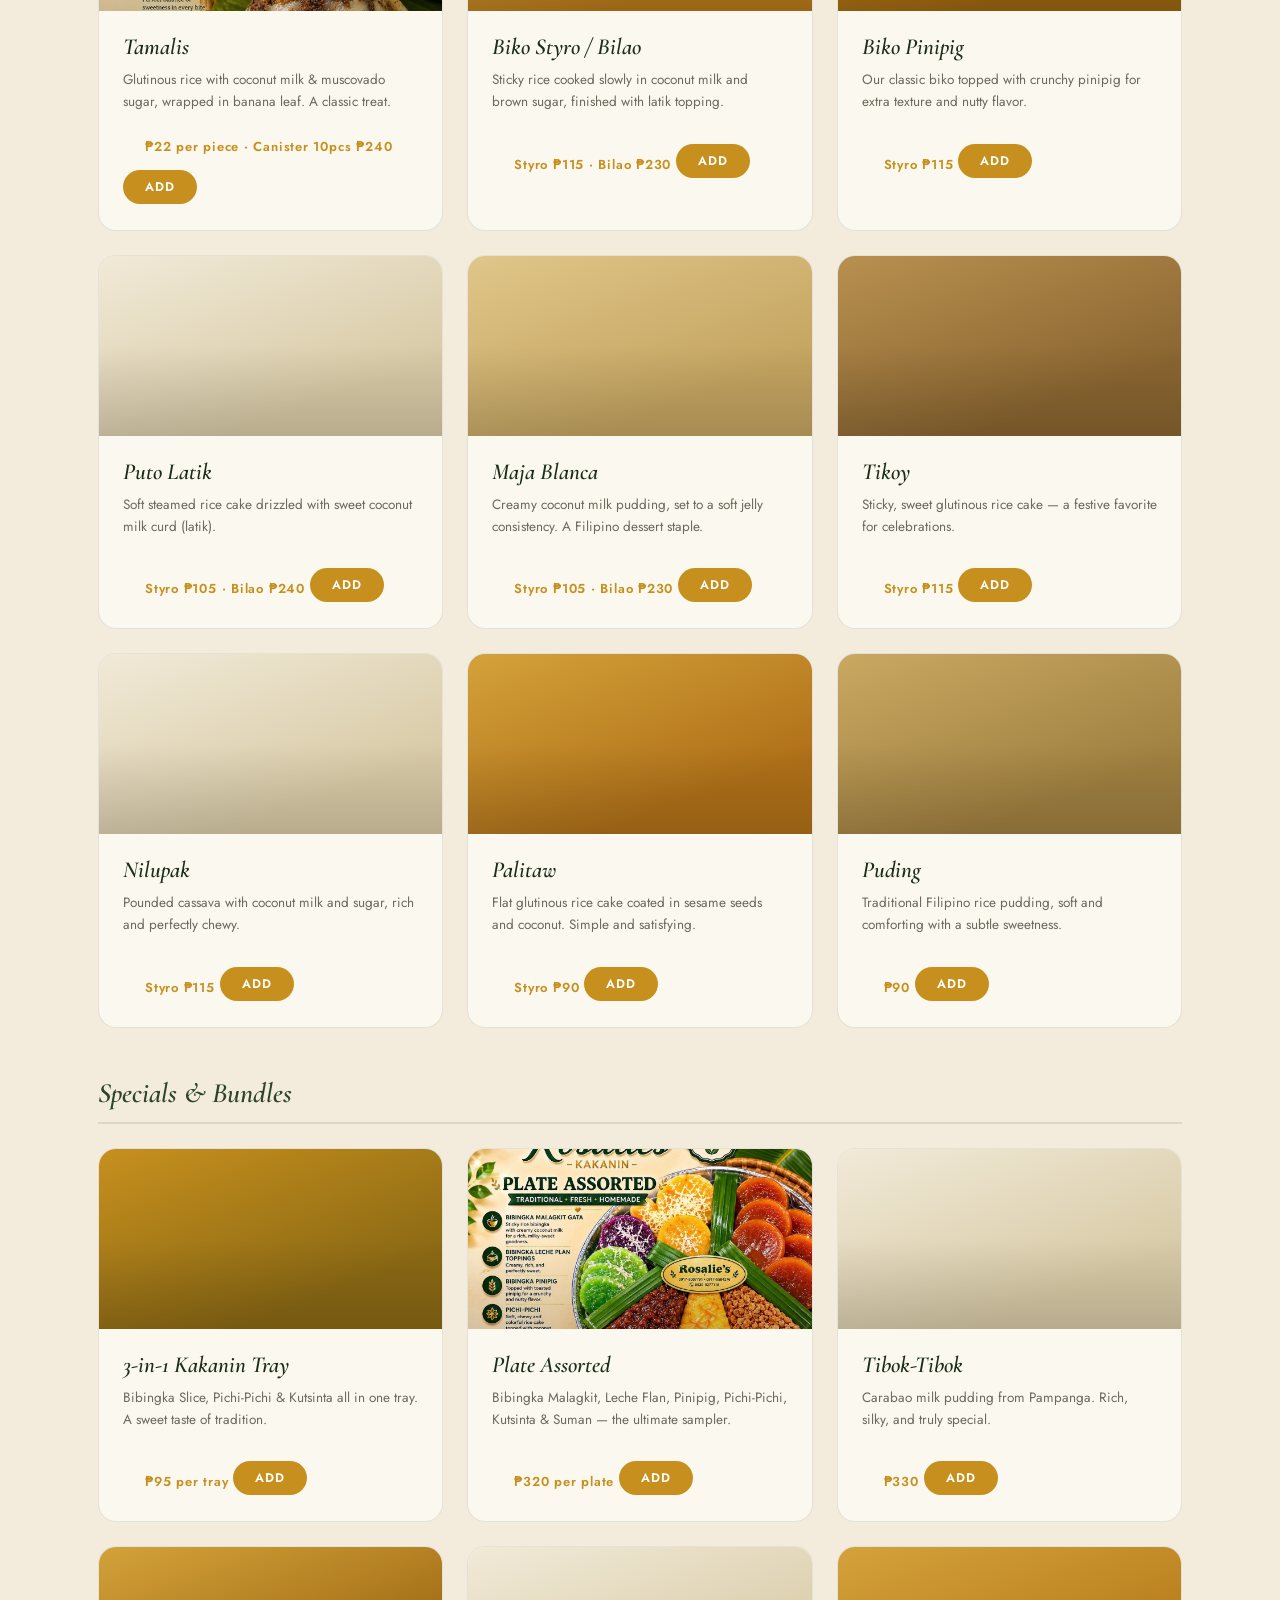
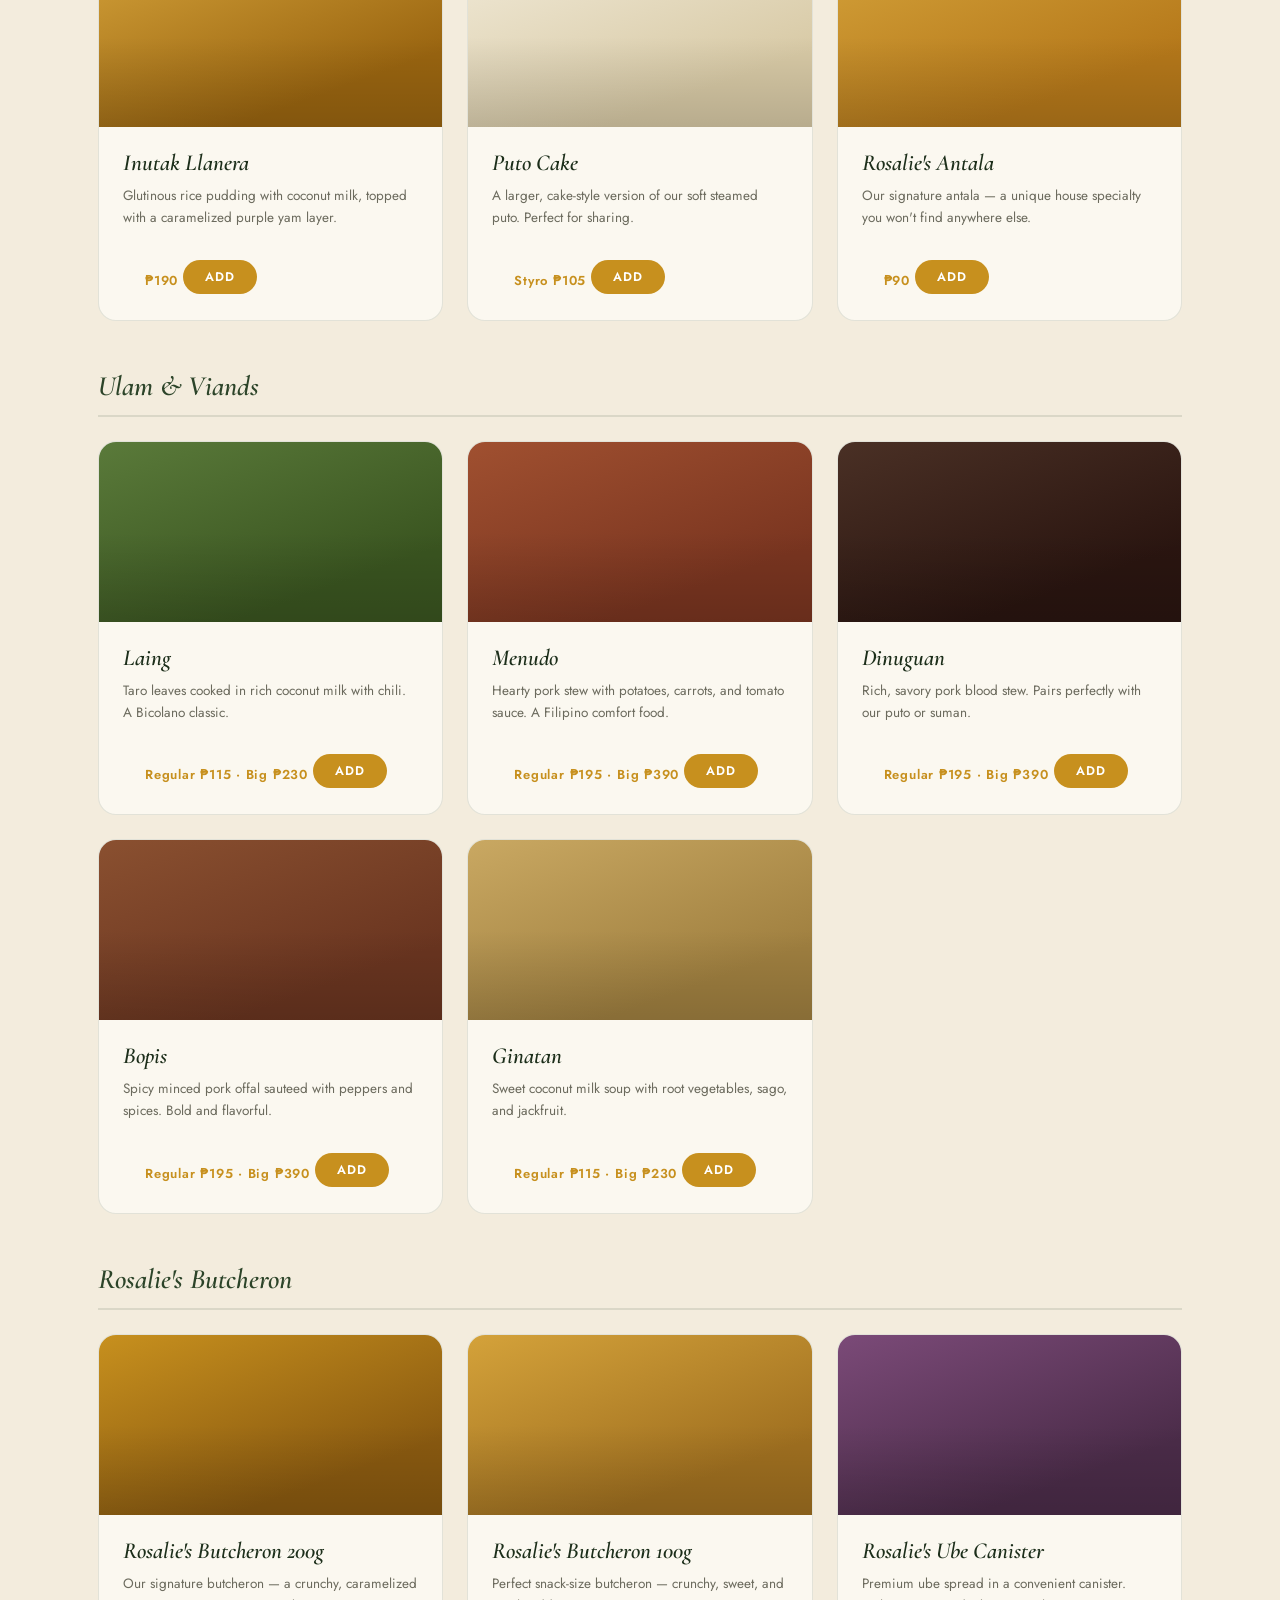
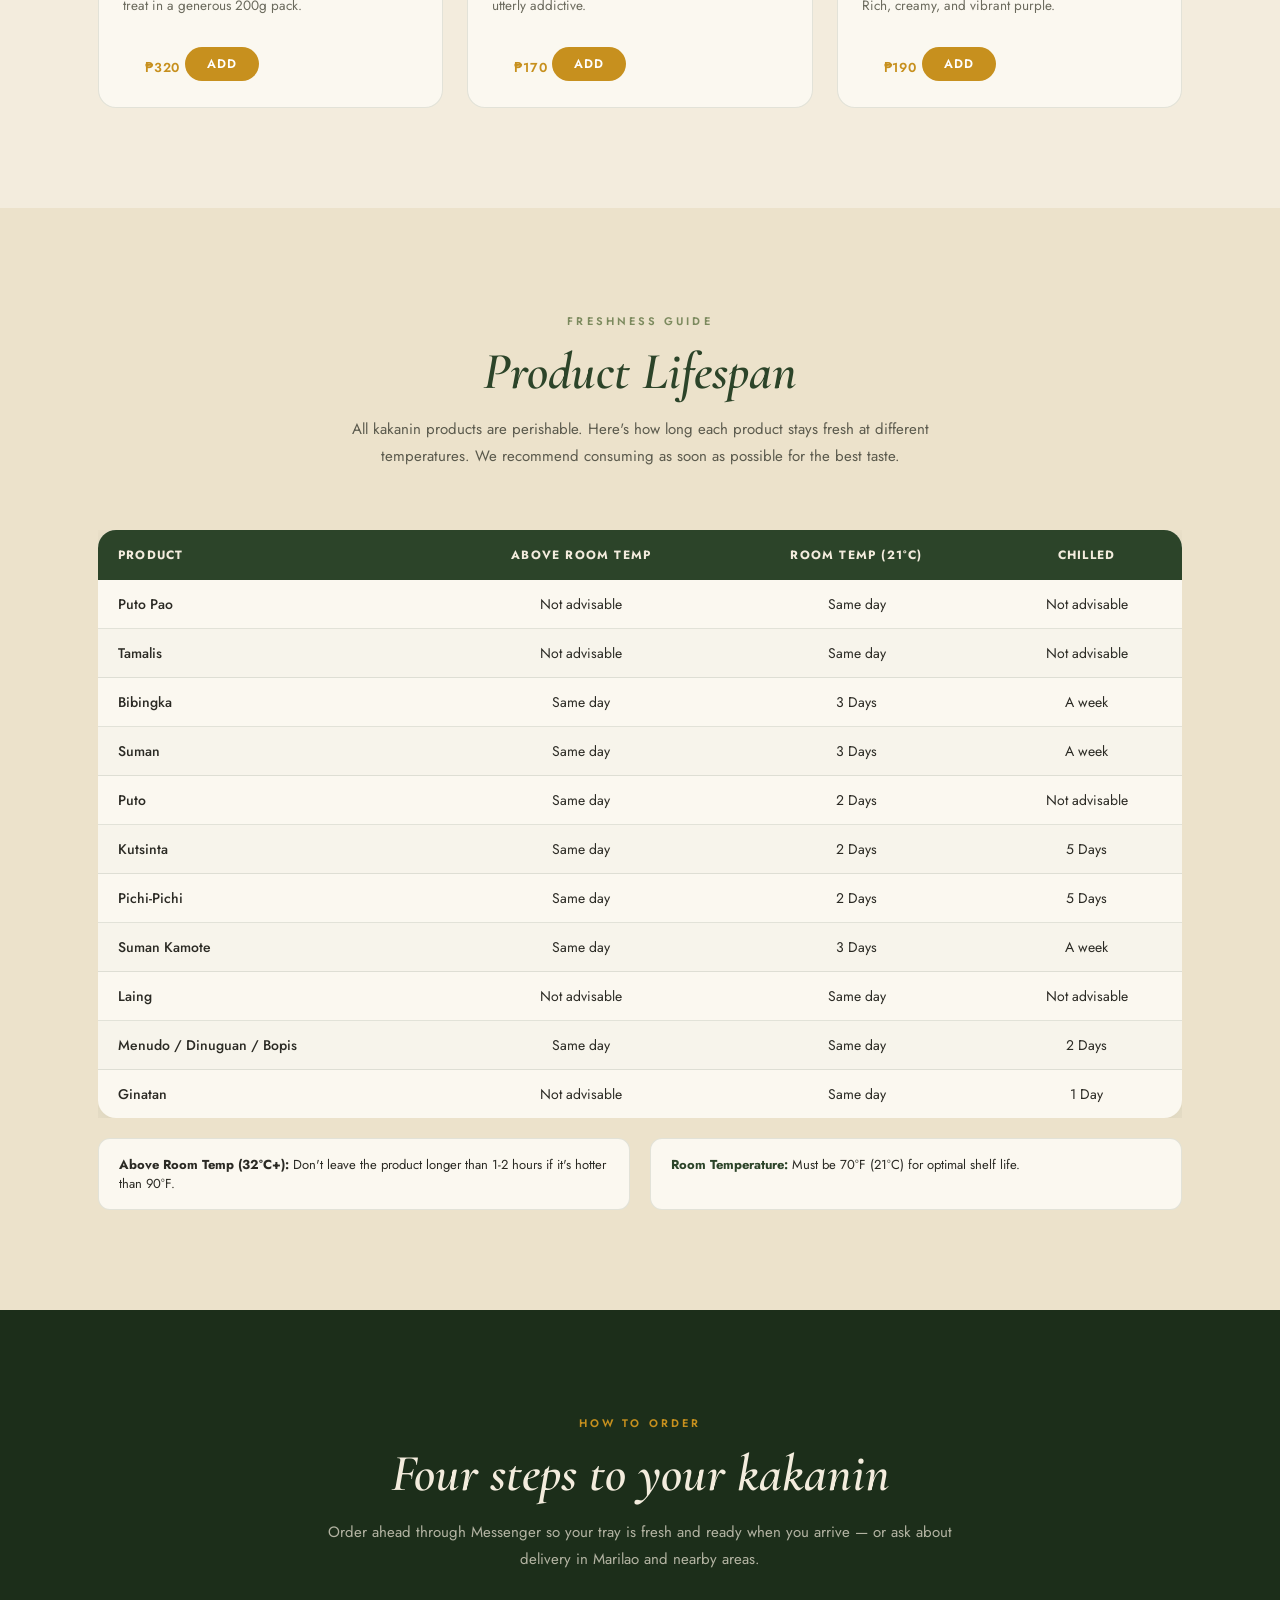
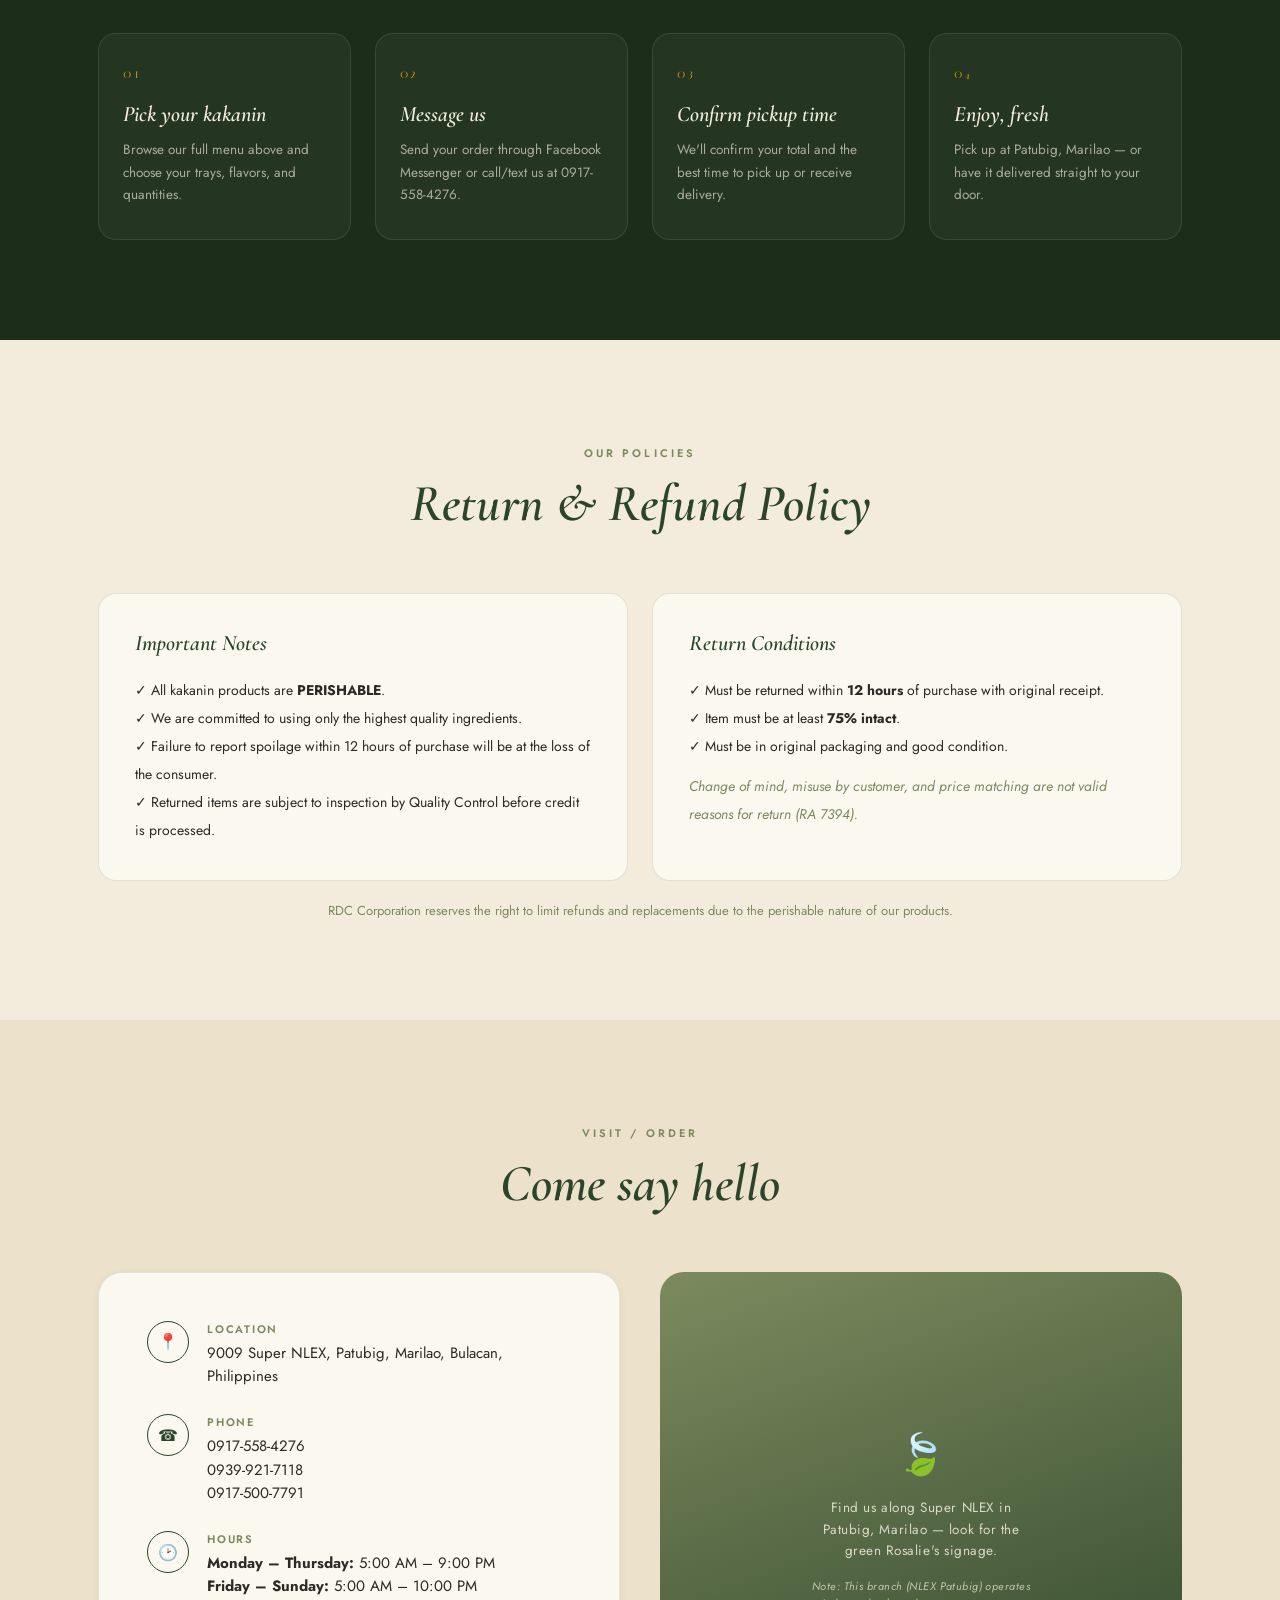
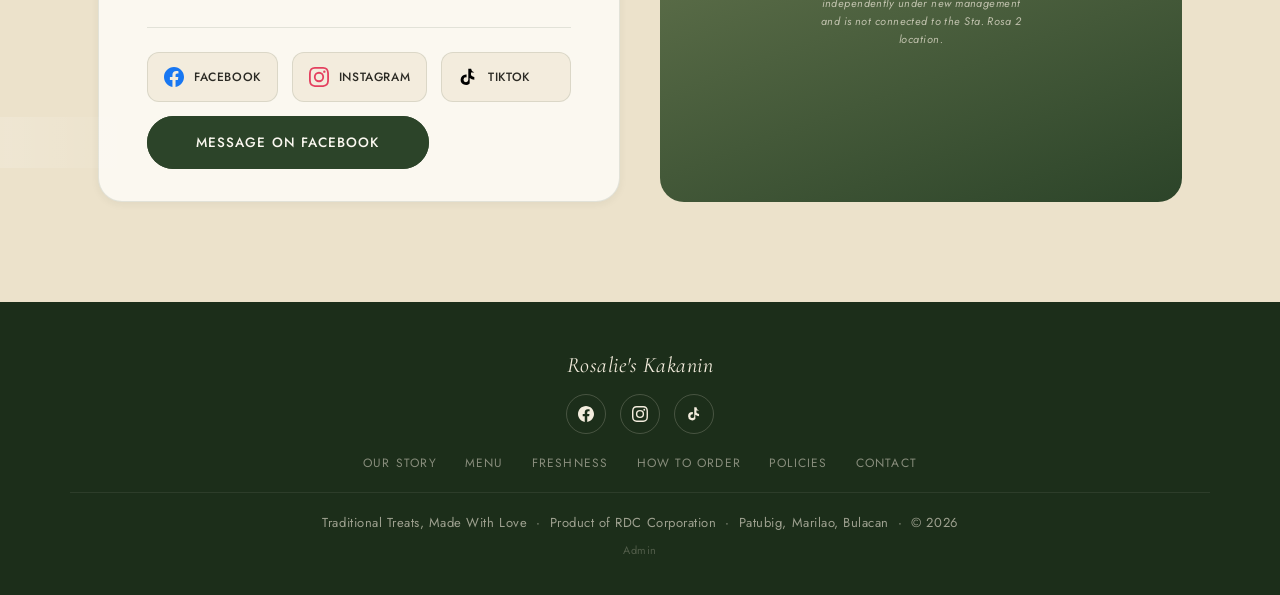
==== commit d7a51cec: "Replace about section gradient with Rosalie's photo Co-Authored-By: Claude Sonnet 4.6 <noreply@anthr" ====
--- a/index.html
+++ b/index.html
@@ -12,7 +12,7 @@
 <link rel="preconnect" href="https://fonts.googleapis.com">
 <link rel="preconnect" href="https://fonts.gstatic.com" crossorigin>
 <link href="https://fonts.googleapis.com/css2?family=Cormorant+Garamond:ital,wght@0,400;0,500;0,600;1,400;1,500;1,600&family=Italiana&family=Jost:wght@300;400;500;600&display=swap" rel="stylesheet">
-<link rel="stylesheet" href="css/style.css?v=5">
+<link rel="stylesheet" href="css/style.css?v=6">
 </head>
 <body>
 
@@ -109,7 +109,7 @@
 <section class="about" id="about">
   <div class="wrap about-grid">
     <div class="about-art reveal">
-      <div class="ring-deco"><span>Fresh Ingredients<br>Made With Love<br>Filipino Tradition</span></div>
+      <img src="images/rosalie.jpg" alt="Rosalie — Founder of Rosalie's Kakanin" loading="lazy">
     </div>
     <div class="about-copy">
       <span class="eyebrow reveal">Our Story</span>
--- a/css/style.css
+++ b/css/style.css
@@ -510,27 +510,16 @@
 .about-art {
   aspect-ratio: 4/5;
   border-radius: var(--radius-lg);
-  background: linear-gradient(165deg, var(--forest) 0%, #3a5536 55%, var(--gold) 130%);
   position: relative; overflow: hidden;
-  display: flex; align-items: center; justify-content: center;
   box-shadow: var(--shadow-lg);
   transition: transform var(--transition-smooth);
 }
 .about-art:hover { transform: scale(1.02) rotate(-1deg); }
-.about-art .ring-deco {
-  width: 70%; aspect-ratio: 1; border-radius: 50%;
-  border: 1px solid rgba(243, 236, 221, 0.4);
-  display: flex; align-items: center; justify-content: center;
-  animation: float 6s ease-in-out infinite;
-}
-.about-art .ring-deco span {
-  font-family: 'Cormorant Garamond', serif;
-  font-style: italic;
-  color: var(--cream);
-  font-size: 28px;
-  text-align: center;
-  line-height: 1.35;
-  padding: 0 16px;
+.about-art img {
+  width: 100%;
+  height: 100%;
+  object-fit: cover;
+  object-position: center top;
 }
 
 .about-copy h2 {
@@ -1554,6 +1543,41 @@
 .checkout-field {
   margin-bottom: 14px;
 }
+.location-btn {
+  width: 100%;
+  padding: 14px 20px;
+  background: var(--gold);
+  color: #fff;
+  border: none;
+  border-radius: var(--radius-pill);
+  font-size: 15px;
+  font-weight: 600;
+  font-family: inherit;
+  cursor: pointer;
+  transition: all var(--transition-smooth);
+  display: flex;
+  align-items: center;
+  justify-content: center;
+  gap: 8px;
+}
+.location-btn:hover { background: var(--gold-light); transform: scale(1.02); }
+.location-btn:active { transform: scale(0.98); }
+
+.search-btn {
+  padding: 12px 20px;
+  background: var(--forest);
+  color: var(--cream);
+  border: none;
+  border-radius: var(--radius-sm);
+  font-size: 13px;
+  font-weight: 500;
+  font-family: inherit;
+  cursor: pointer;
+  transition: all var(--transition-fast);
+  white-space: nowrap;
+}
+.search-btn:hover { background: var(--forest-deep); }
+
 .checkout-field label {
   display: block;
   font-size: 12px;
@@ -1646,28 +1670,91 @@
   margin-top: 4px;
 }
 
+/* Receipt */
+.receipt {
+  background: var(--paper);
+  border: 1px solid var(--line);
+  border-radius: var(--radius-md);
+  padding: 28px 24px;
+  font-family: 'Courier New', 'Courier', monospace;
+  font-size: 14px;
+  color: var(--ink);
+}
+.receipt-header {
+  text-align: center;
+  font-weight: 700;
+  letter-spacing: 0.08em;
+  margin-bottom: 18px;
+  font-size: 13px;
+}
+.receipt-item {
+  display: flex;
+  align-items: baseline;
+  gap: 10px;
+  margin-bottom: 6px;
+  line-height: 1.5;
+}
+.receipt-item-qty {
+  flex-shrink: 0;
+  width: 30px;
+  font-weight: 600;
+}
+.receipt-item-name {
+  flex: 1;
+}
+.receipt-item-price {
+  flex-shrink: 0;
+  text-align: right;
+  font-weight: 600;
+}
+.receipt-divider {
+  border-top: 1px dashed var(--line);
+  margin: 14px 0;
+}
+.receipt-line {
+  display: flex;
+  justify-content: space-between;
+  margin-bottom: 4px;
+  font-size: 13px;
+}
+.receipt-total {
+  font-weight: 700;
+  font-size: 15px;
+  margin-top: 8px;
+  padding-top: 8px;
+  border-top: 1px dashed var(--line);
+}
+.receipt-footer {
+  text-align: center;
+  font-size: 11px;
+  color: var(--sage);
+  margin-top: 14px;
+  font-family: 'Jost', -apple-system, sans-serif;
+  font-style: italic;
+}
+
 /* Confirm button */
 .checkout-confirm-btn {
   display: block;
   width: 100%;
-  background: var(--forest);
-  color: var(--paper);
+  background: var(--gold);
+  color: #fff;
   text-align: center;
-  padding: 16px;
+  padding: 18px;
   border-radius: var(--radius-pill);
   font-family: 'Jost', -apple-system, sans-serif;
-  font-size: 14px;
+  font-size: 15px;
   font-weight: 600;
   letter-spacing: 0.08em;
   text-transform: uppercase;
-  border: 1.5px solid var(--forest);
+  border: 2px solid var(--gold);
   cursor: pointer;
   transition: all var(--transition-smooth);
   margin-top: 8px;
 }
 .checkout-confirm-btn:hover {
-  background: transparent;
-  color: var(--forest);
+  background: var(--gold-light);
+  border-color: var(--gold-light);
   transform: scale(1.02);
 }
 .checkout-confirm-btn:active {
